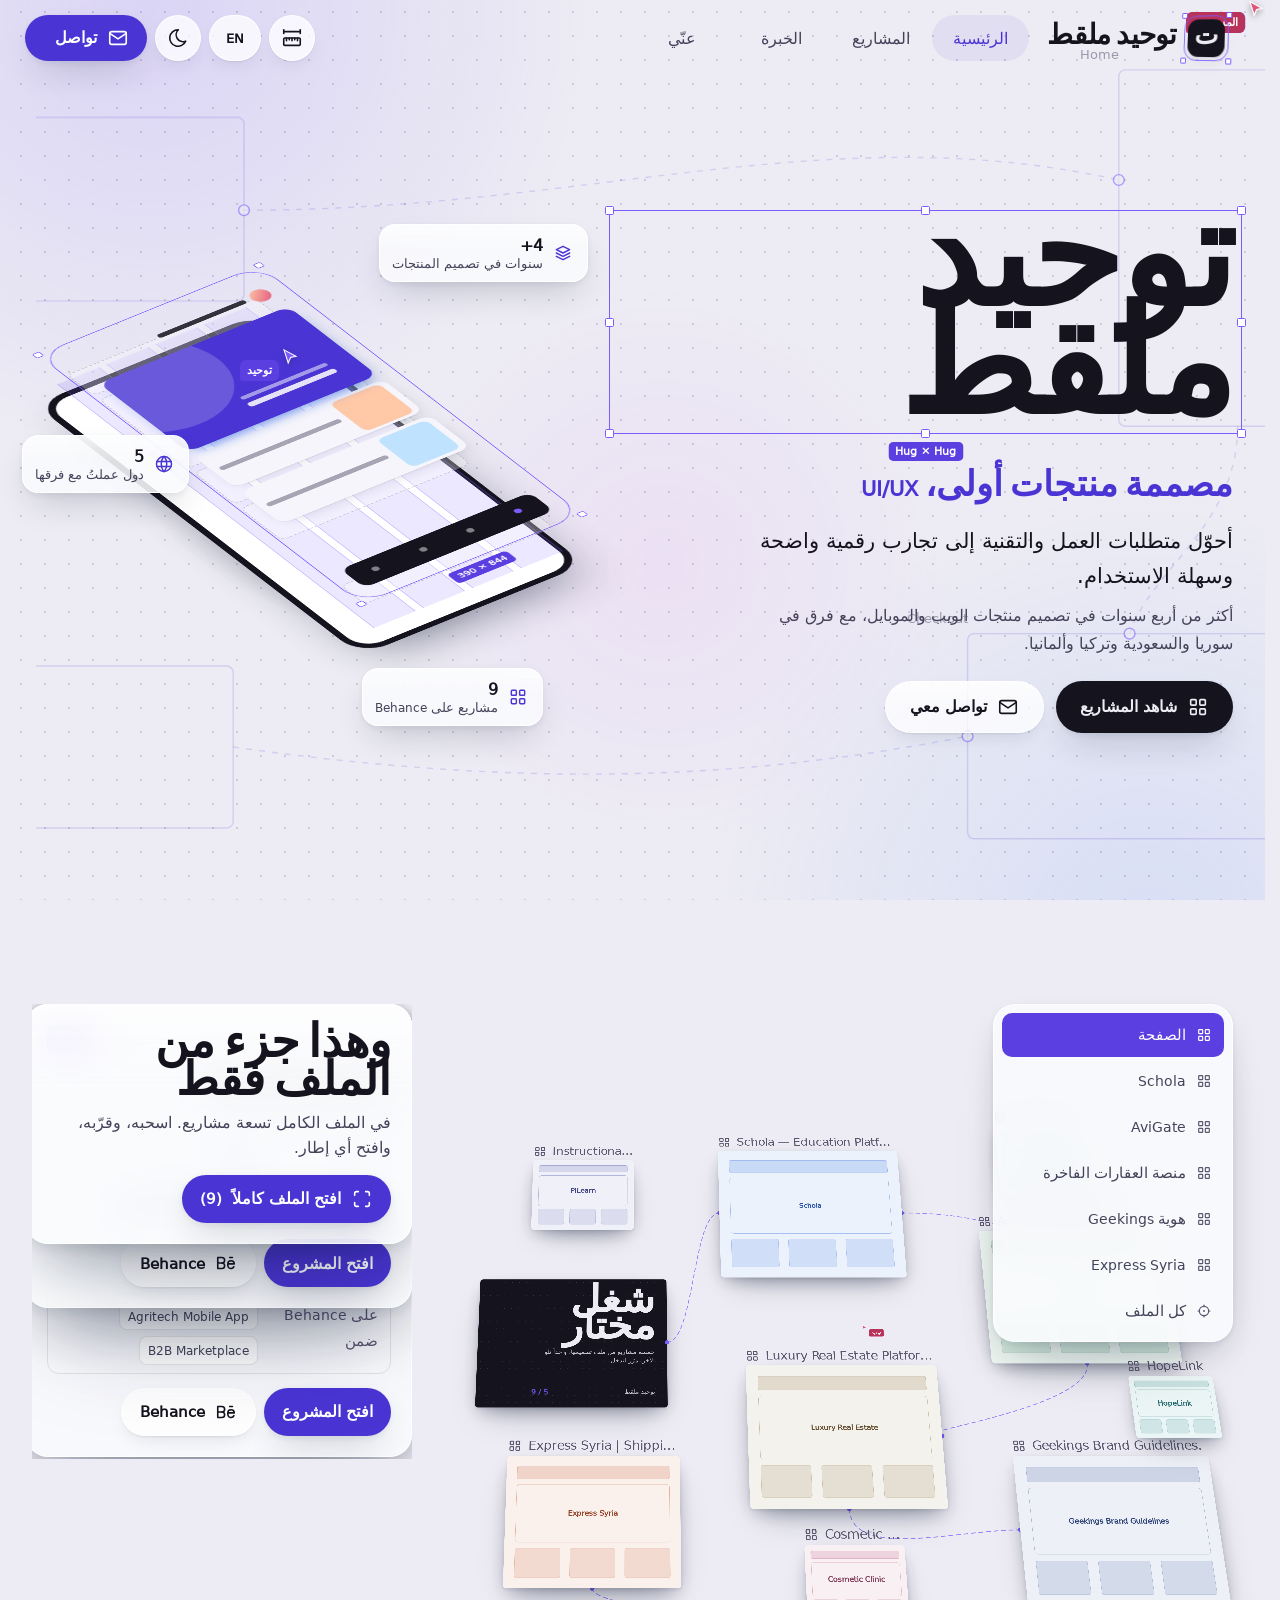
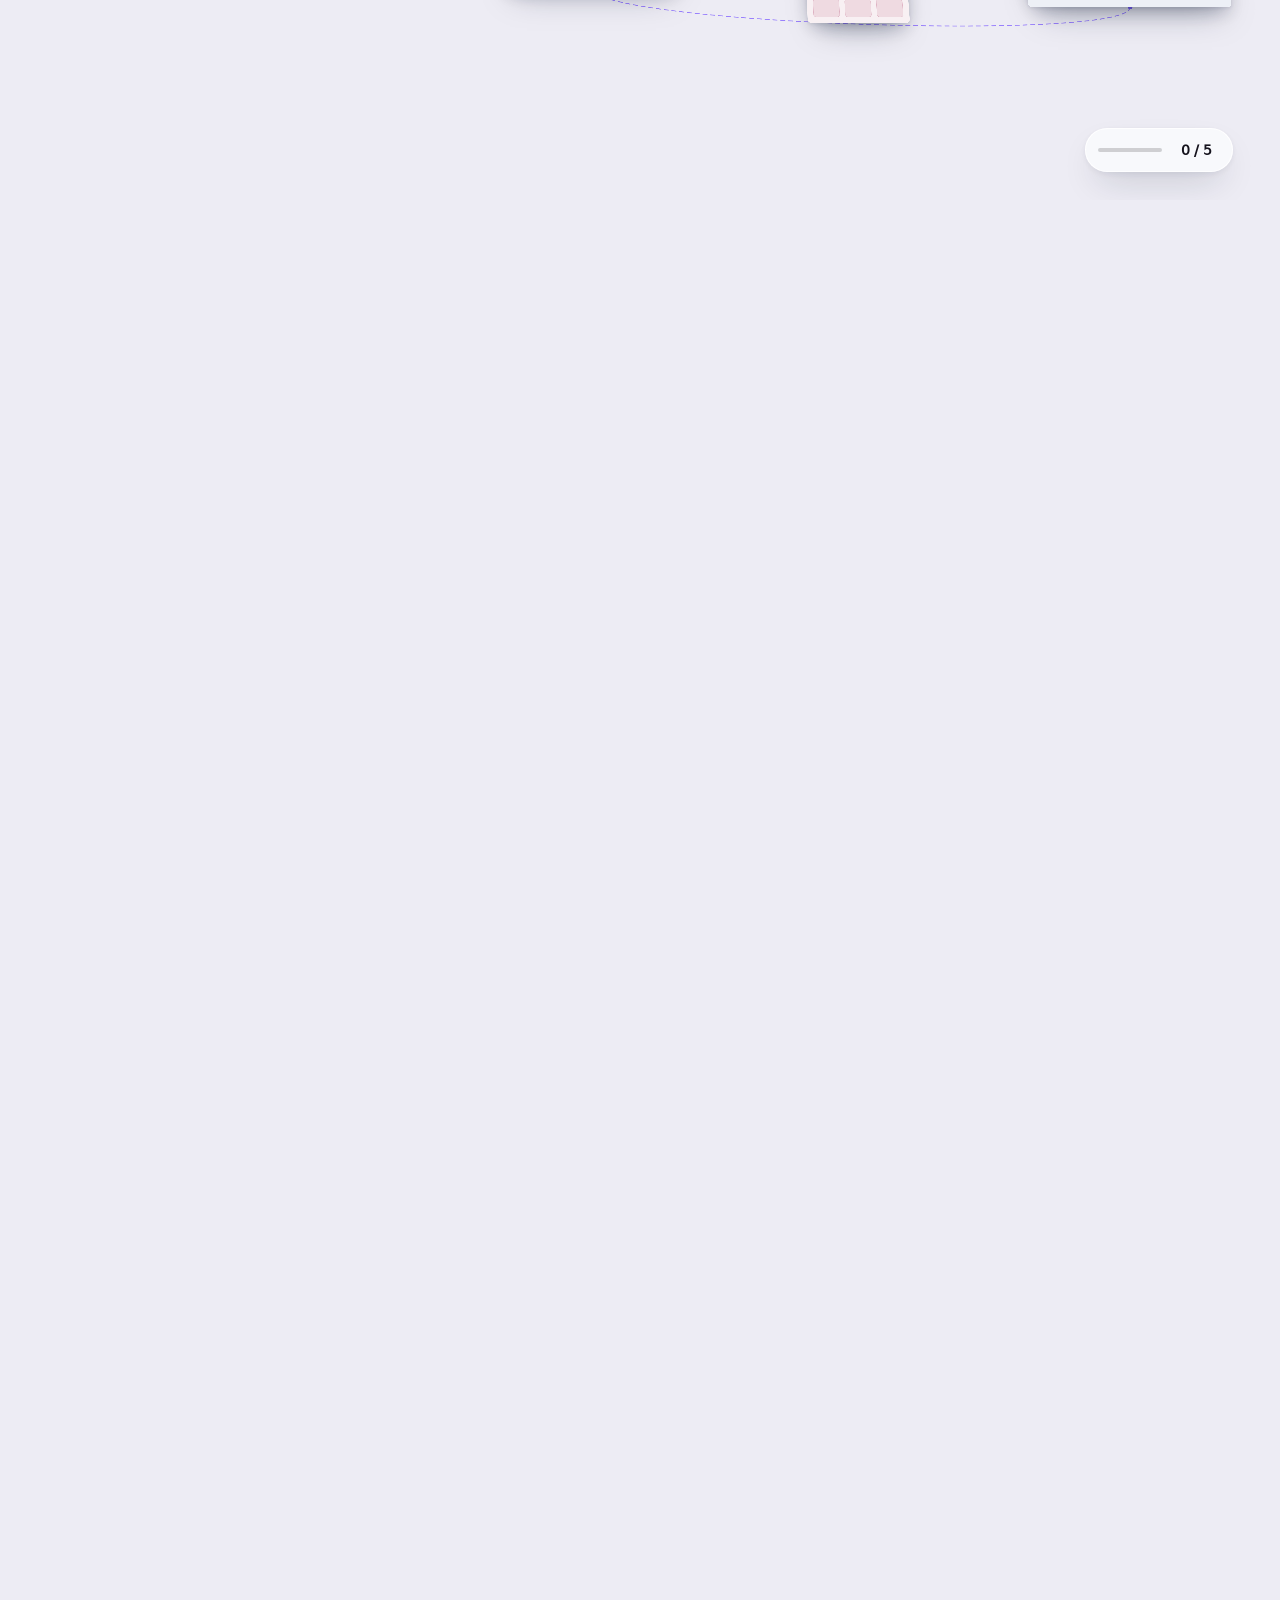
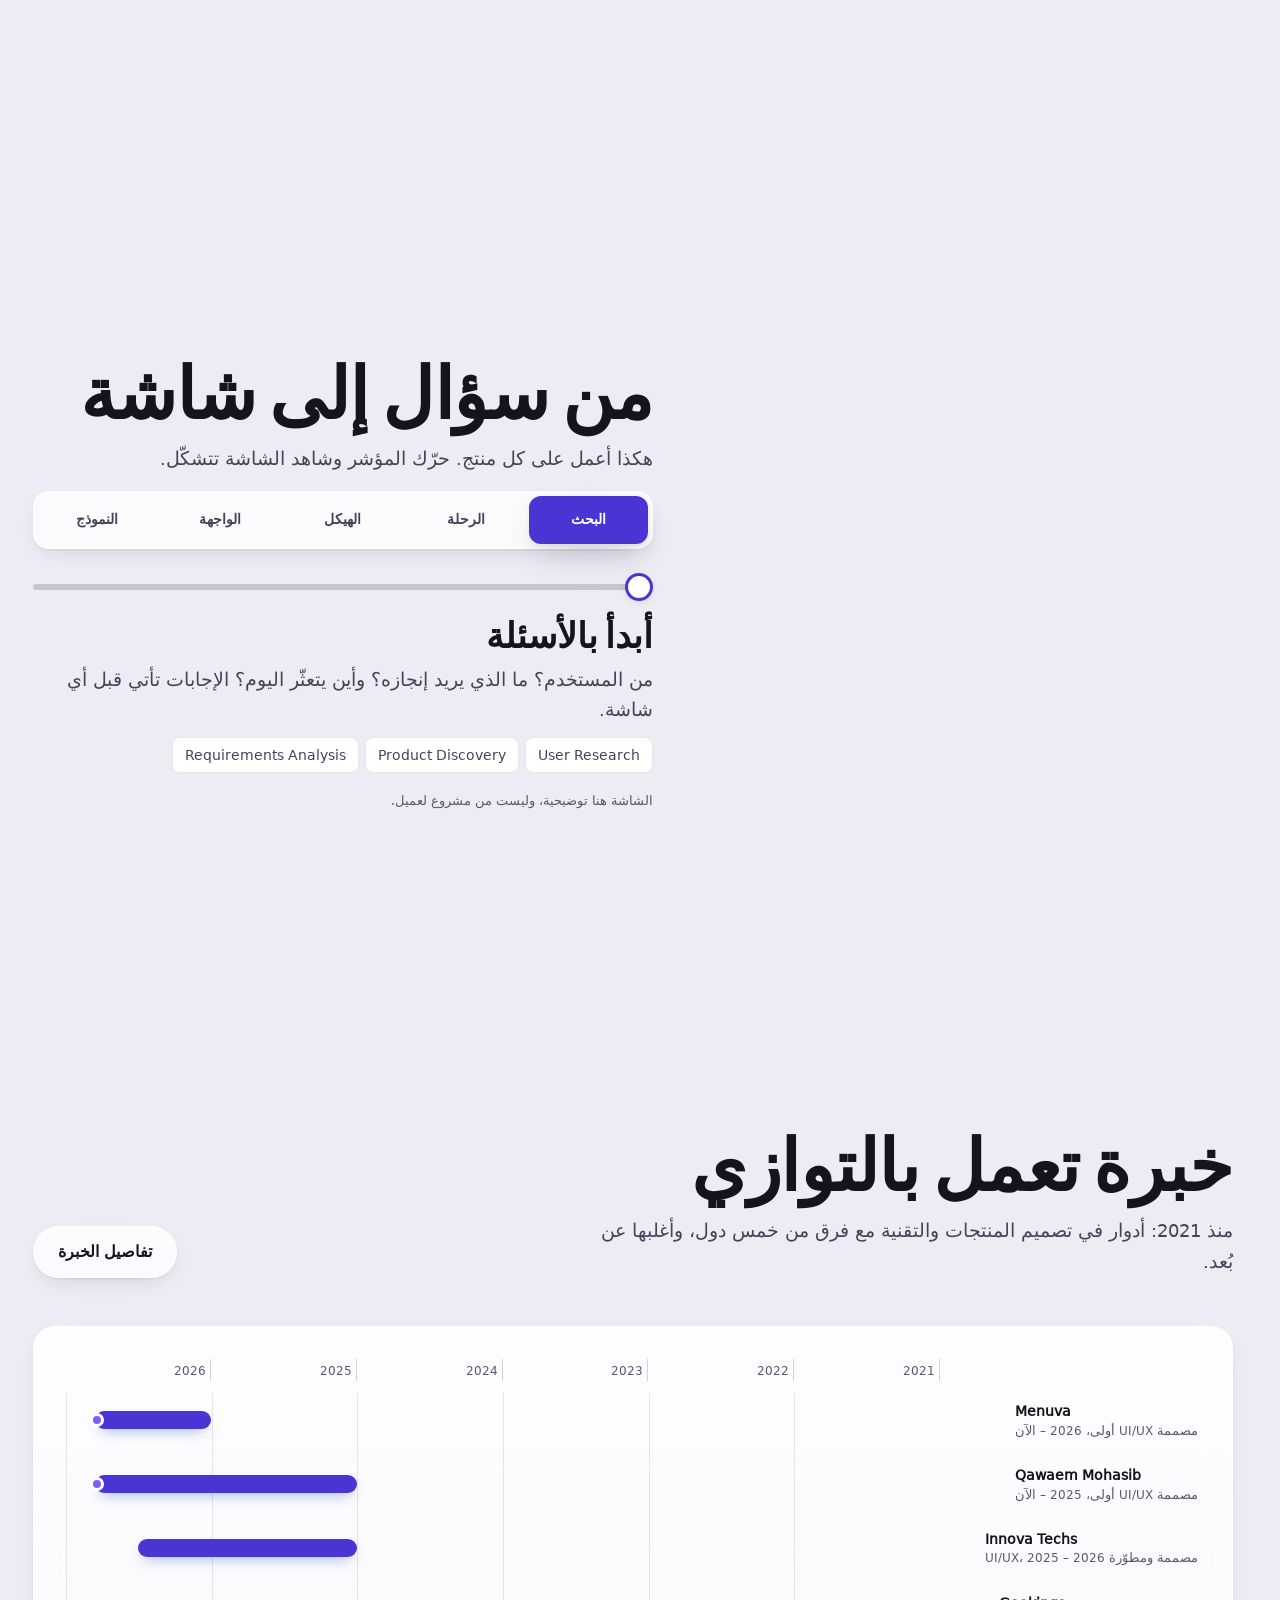
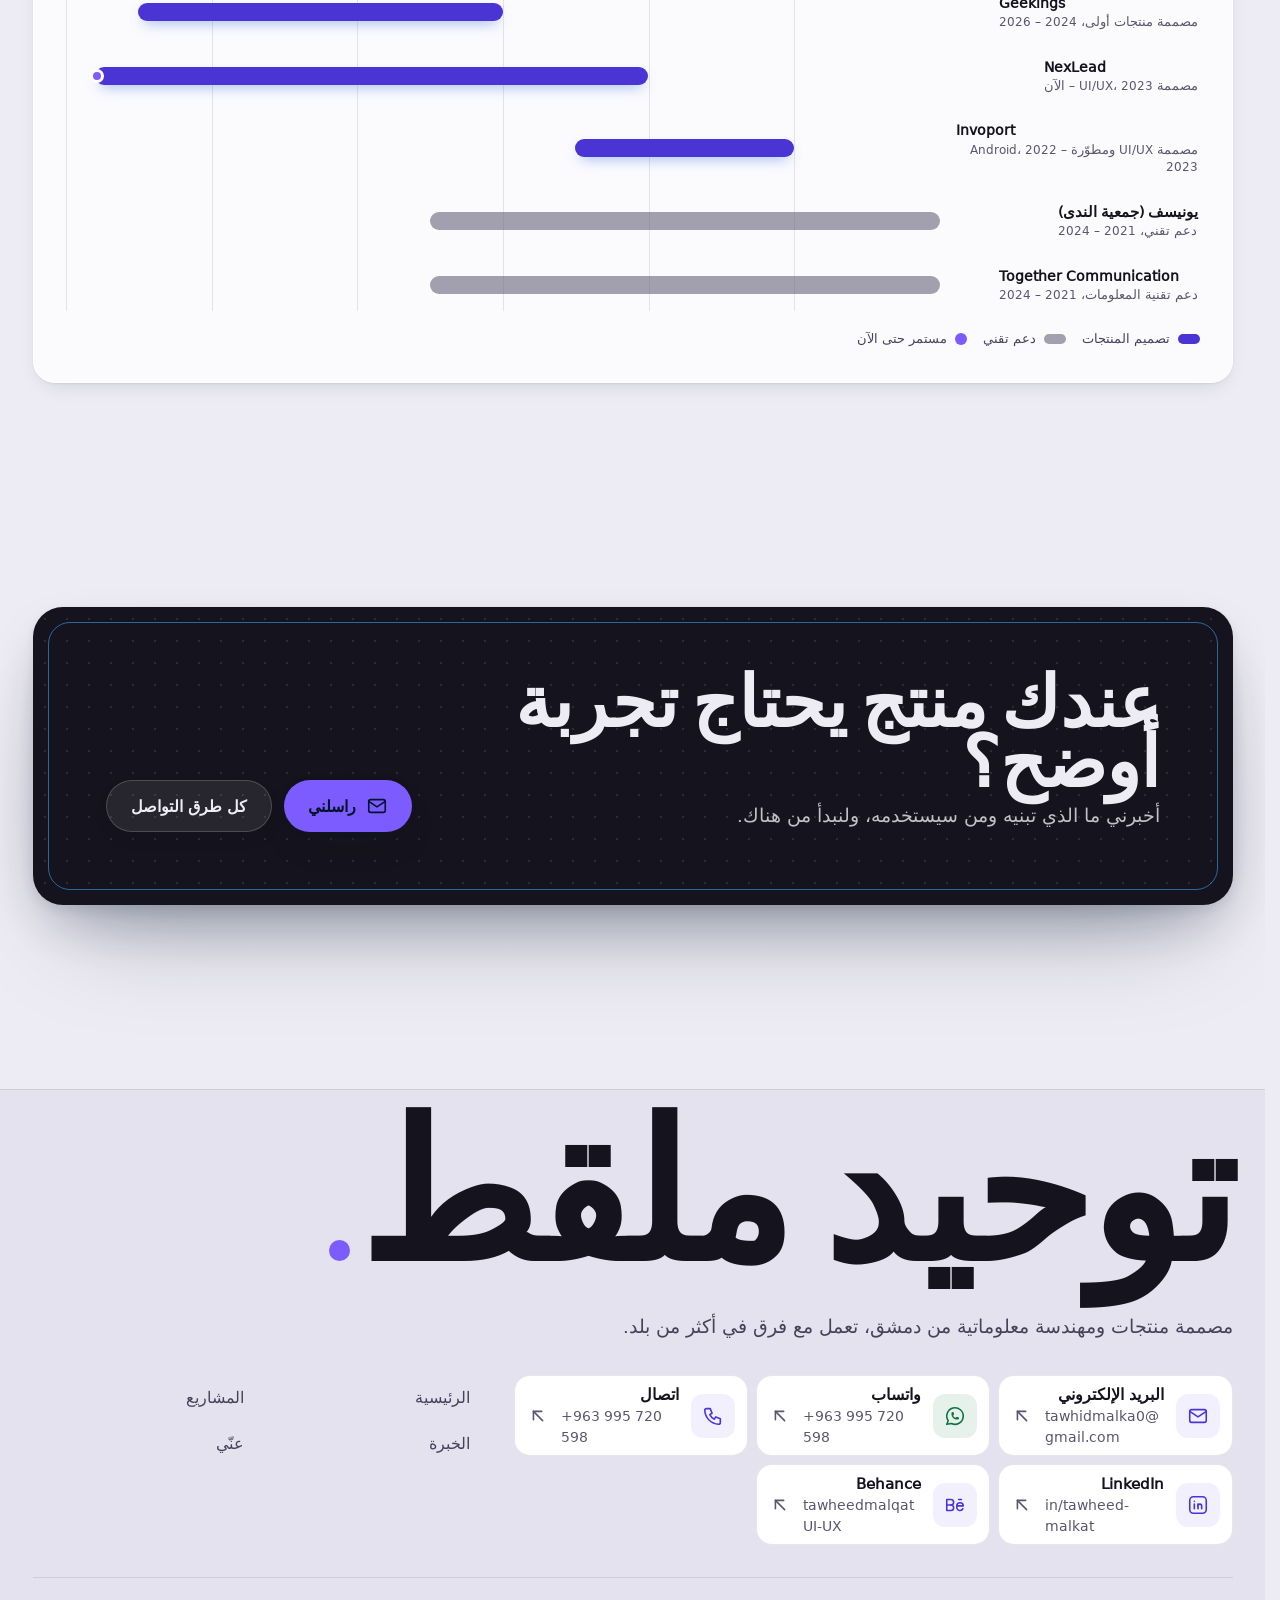
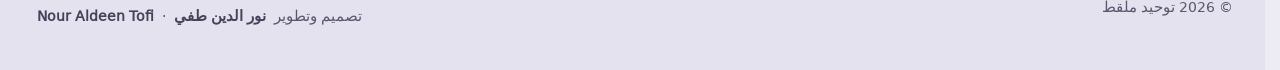
==== index.html @ 0df32219 "Publish site" ====
<!doctype html>
<html lang="ar" dir="rtl" data-theme="light" data-title-ar="توحيد ملقط، مصممة منتجات UI/UX" data-title-en="Tawheed Malkat, Senior Product Designer (UI/UX)">
<head>
<meta charset="utf-8">
<meta name="viewport" content="width=device-width,initial-scale=1,viewport-fit=cover">
<title>توحيد ملقط، مصممة منتجات UI/UX</title>
<meta name="description" content="توحيد ملقط، مصممة منتجات UI/UX ومهندسة معلوماتية من دمشق: مشاريعها وخبرتها وطريقة عملها. Tawheed Malkat, senior product designer (UI/UX) and informatics engineer from Damascus: work, experience and process.">
<meta name="robots" content="noindex,follow">
<link rel="canonical" href="https://nouraldeentofi.github.io/tawheed-malkat/">
<meta name="color-scheme" content="light dark">
<meta name="theme-color" id="metaTheme" content="#ECEEF1">
<script>(function(){try{var r=document.documentElement,t=localStorage.getItem('tm-theme'),l=localStorage.getItem('tm-lang');if(t==='dark')r.dataset.theme='dark';if(l==='en'){r.lang='en';r.dir='ltr';document.title=r.dataset.titleEn}if(!sessionStorage.getItem('tm-intro')&&!matchMedia('(prefers-reduced-motion: reduce)').matches)r.classList.add('intro');}catch(e){}})();</script>
<link rel="preload" href="assets/fonts/reem-kufi-arabic-700-normal.woff2" as="font" type="font/woff2" crossorigin><link rel="preload" href="assets/fonts/reem-kufi-arabic-600-normal.woff2" as="font" type="font/woff2" crossorigin><link rel="preload" href="assets/fonts/reem-kufi-latin-700-normal.woff2" as="font" type="font/woff2" crossorigin><link rel="preload" href="assets/fonts/reem-kufi-latin-600-normal.woff2" as="font" type="font/woff2" crossorigin><link rel="preload" href="assets/fonts/readex-pro-arabic-400-normal.woff2" as="font" type="font/woff2" crossorigin><link rel="preload" href="assets/fonts/readex-pro-arabic-500-normal.woff2" as="font" type="font/woff2" crossorigin><link rel="preload" href="assets/fonts/readex-pro-arabic-600-normal.woff2" as="font" type="font/woff2" crossorigin><link rel="preload" href="assets/fonts/readex-pro-latin-400-normal.woff2" as="font" type="font/woff2" crossorigin><link rel="preload" href="assets/fonts/readex-pro-latin-500-normal.woff2" as="font" type="font/woff2" crossorigin><link rel="preload" href="assets/fonts/readex-pro-latin-600-normal.woff2" as="font" type="font/woff2" crossorigin>
<link rel="stylesheet" href="assets/css/site.css">
<link rel="icon" href="assets/img/favicon.svg" type="image/svg+xml">
<link rel="apple-touch-icon" href="assets/img/apple-touch-icon.png">
<meta property="og:type" content="profile"><meta property="og:url" content="https://nouraldeentofi.github.io/tawheed-malkat/"><meta property="og:title" content="توحيد ملقط، مصممة منتجات UI/UX · Tawheed Malkat, Senior Product Designer (UI/UX)">
<meta property="og:description" content="توحيد ملقط، مصممة منتجات UI/UX ومهندسة معلوماتية من دمشق: مشاريعها وخبرتها وطريقة عملها."><meta property="og:image" content="https://nouraldeentofi.github.io/tawheed-malkat/assets/img/og.jpg"><meta property="og:image:width" content="1200"><meta property="og:image:height" content="630">
<meta property="og:locale" content="ar_AR"><meta property="og:locale:alternate" content="en_US"><meta name="twitter:card" content="summary_large_image">
<script type="application/ld+json">{"@context": "https://schema.org", "@graph": [{"@type": "Person", "@id": "https://nouraldeentofi.github.io/tawheed-malkat/#person", "name": "Tawheed Malkat", "alternateName": ["Tawheed Malkat", "Tawheed Malqat", "Tawhid Malka", "Tawheed Malka", "Tawhid Malkat", "Tawheed Malkat UI/UX", "Tawheed Malkat Product Designer", "توحيد ملقط", "توحيد ملقط مصممة", "م. توحيد ملقط", "Eng. Tawheed Malkat"], "givenName": "Tawheed", "familyName": "Malkat", "gender": "Female", "jobTitle": "Senior Product Designer", "description": "Senior product designer (UI/UX) and informatics engineer from Damascus, Syria, with 4+ years designing web and mobile products. مصممة منتجات ومهندسة معلوماتية من دمشق.", "email": "mailto:tawhidmalka0@gmail.com", "telephone": "+963995720598", "url": "https://nouraldeentofi.github.io/tawheed-malkat/", "address": {"@type": "PostalAddress", "addressLocality": "Damascus", "addressCountry": "SY"}, "alumniOf": {"@type": "CollegeOrUniversity", "name": "Damascus University", "alternateName": "جامعة دمشق"}, "hasCredential": {"@type": "EducationalOccupationalCredential", "credentialCategory": "degree", "name": "Informatics Engineering, Networks and Information Systems (2017–2022)", "recognizedBy": {"@type": "CollegeOrUniversity", "name": "Damascus University"}}, "worksFor": [{"@type": "Organization", "name": "Menuva"}, {"@type": "Organization", "name": "Qawaem Mohasib"}, {"@type": "Organization", "name": "NexLead"}], "hasOccupation": {"@type": "Occupation", "name": "Product Designer", "alternateName": ["Senior Product Designer", "Product Designer", "UI/UX Designer", "UX/UI Designer", "UX Designer", "UI Designer", "Interaction Designer", "Mobile app designer", "Web designer", "Informatics Engineer", "مصممة منتجات", "مصممة منتجات أولى", "مصممة UI/UX", "مصممة تجربة المستخدم", "مصممة واجهات المستخدم", "مصممة تطبيقات ومواقع", "مهندسة معلوماتية"], "occupationLocation": {"@type": "City", "name": "Damascus"}, "skills": "Product Strategy, UX Strategy, Design Thinking, Product Discovery, Feature Definition, MVP Design, User Stories, User Research, User Flows, Information Architecture, Journey Mapping, Usability Testing, Requirements Analysis, Visual Design, Interaction Design, Prototyping, Responsive Design, Design Systems, Component Libraries, Accessibility, HTML, CSS, Flutter / Dart, REST APIs, Provider, Bloc, GetX, Git, Linux, Agile / Scrum, Figma, FigJam, Adobe XD, Photoshop, Illustrator, Hotjar, Typeform, Google Forms, Jira, Trello, AI tools"}, "knowsAbout": ["Product design", "UX design", "UI design", "User research", "Design systems", "Prototyping", "Information architecture", "Usability testing", "Accessibility", "Mobile app design", "Web design", "Flutter", "Figma", "تصميم تجربة المستخدم", "تصميم واجهات المستخدم"], "knowsLanguage": [{"@type": "Language", "name": "Arabic", "alternateName": "ar"}, {"@type": "Language", "name": "English", "alternateName": "en"}], "sameAs": ["https://www.behance.net/tawheedmalqatUI-UX", "https://www.linkedin.com/in/tawheed-malkat/"]}, {"@type": "WebSite", "@id": "https://nouraldeentofi.github.io/tawheed-malkat/#site", "url": "https://nouraldeentofi.github.io/tawheed-malkat/", "name": "Tawheed Malkat · توحيد ملقط", "inLanguage": ["ar", "en"], "publisher": {"@id": "https://nouraldeentofi.github.io/tawheed-malkat/#person"}}, {"@type": "ProfilePage", "url": "https://nouraldeentofi.github.io/tawheed-malkat/", "isPartOf": {"@id": "https://nouraldeentofi.github.io/tawheed-malkat/#site"}, "mainEntity": {"@id": "https://nouraldeentofi.github.io/tawheed-malkat/#person"}, "inLanguage": ["ar", "en"]}]}</script>
</head>
<body>
<a class="skip" href="#main"><span data-l="ar">تخطَّ إلى المحتوى</span><span data-l="en" lang="en">Skip to content</span></a>
<svg class="sprite" aria-hidden="true" xmlns="http://www.w3.org/2000/svg"><symbol id="i-arrow-left" viewBox="0 0 24 24" fill="none" stroke="currentColor" stroke-width="1.75" stroke-linecap="round" stroke-linejoin="round"><path stroke="none" d="M0 0h24v24H0z" fill="none" />
  <path d="M5 12l14 0" />
  <path d="M5 12l6 6" />
  <path d="M5 12l6 -6" /></symbol><symbol id="i-arrow-right" viewBox="0 0 24 24" fill="none" stroke="currentColor" stroke-width="1.75" stroke-linecap="round" stroke-linejoin="round"><path stroke="none" d="M0 0h24v24H0z" fill="none" />
  <path d="M5 12l14 0" />
  <path d="M13 18l6 -6" />
  <path d="M13 6l6 6" /></symbol><symbol id="i-arrow-up-right" viewBox="0 0 24 24" fill="none" stroke="currentColor" stroke-width="1.75" stroke-linecap="round" stroke-linejoin="round"><path stroke="none" d="M0 0h24v24H0z" fill="none" />
  <path d="M17 7l-10 10" />
  <path d="M8 7l9 0l0 9" /></symbol><symbol id="i-brand-behance" viewBox="0 0 24 24" fill="none" stroke="currentColor" stroke-width="1.75" stroke-linecap="round" stroke-linejoin="round"><path stroke="none" d="M0 0h24v24H0z" fill="none" />
  <path d="M3 18v-12h4.5a3 3 0 0 1 0 6a3 3 0 0 1 0 6h-4.5" />
  <path d="M3 12l4.5 0" />
  <path d="M14 13h7a3.5 3.5 0 0 0 -7 0v2a3.5 3.5 0 0 0 6.64 1" />
  <path d="M16 6l3 0" /></symbol><symbol id="i-brand-linkedin" viewBox="0 0 24 24" fill="none" stroke="currentColor" stroke-width="1.75" stroke-linecap="round" stroke-linejoin="round"><path stroke="none" d="M0 0h24v24H0z" fill="none" />
  <path d="M8 11v5" />
  <path d="M8 8v.01" />
  <path d="M12 16v-5" />
  <path d="M16 16v-3a2 2 0 1 0 -4 0" />
  <path d="M3 7a4 4 0 0 1 4 -4h10a4 4 0 0 1 4 4v10a4 4 0 0 1 -4 4h-10a4 4 0 0 1 -4 -4l0 -10" /></symbol><symbol id="i-brand-whatsapp" viewBox="0 0 24 24" fill="none" stroke="currentColor" stroke-width="1.75" stroke-linecap="round" stroke-linejoin="round"><path stroke="none" d="M0 0h24v24H0z" fill="none" />
  <path d="M3 21l1.65 -3.8a9 9 0 1 1 3.4 2.9l-5.05 .9" />
  <path d="M9 10a.5 .5 0 0 0 1 0v-1a.5 .5 0 0 0 -1 0v1a5 5 0 0 0 5 5h1a.5 .5 0 0 0 0 -1h-1a.5 .5 0 0 0 0 1" /></symbol><symbol id="i-briefcase" viewBox="0 0 24 24" fill="none" stroke="currentColor" stroke-width="1.75" stroke-linecap="round" stroke-linejoin="round"><path stroke="none" d="M0 0h24v24H0z" fill="none" />
  <path d="M3 9a2 2 0 0 1 2 -2h14a2 2 0 0 1 2 2v9a2 2 0 0 1 -2 2h-14a2 2 0 0 1 -2 -2l0 -9" />
  <path d="M8 7v-2a2 2 0 0 1 2 -2h4a2 2 0 0 1 2 2v2" />
  <path d="M12 12l0 .01" />
  <path d="M3 13a20 20 0 0 0 18 0" /></symbol><symbol id="i-check" viewBox="0 0 24 24" fill="none" stroke="currentColor" stroke-width="1.75" stroke-linecap="round" stroke-linejoin="round"><path stroke="none" d="M0 0h24v24H0z" fill="none" />
  <path d="M5 12l5 5l10 -10" /></symbol><symbol id="i-chevron-down" viewBox="0 0 24 24" fill="none" stroke="currentColor" stroke-width="1.75" stroke-linecap="round" stroke-linejoin="round"><path stroke="none" d="M0 0h24v24H0z" fill="none" />
  <path d="M6 9l6 6l6 -6" /></symbol><symbol id="i-chevron-left" viewBox="0 0 24 24" fill="none" stroke="currentColor" stroke-width="1.75" stroke-linecap="round" stroke-linejoin="round"><path stroke="none" d="M0 0h24v24H0z" fill="none" />
  <path d="M15 6l-6 6l6 6" /></symbol><symbol id="i-chevron-right" viewBox="0 0 24 24" fill="none" stroke="currentColor" stroke-width="1.75" stroke-linecap="round" stroke-linejoin="round"><path stroke="none" d="M0 0h24v24H0z" fill="none" />
  <path d="M9 6l6 6l-6 6" /></symbol><symbol id="i-clock" viewBox="0 0 24 24" fill="none" stroke="currentColor" stroke-width="1.75" stroke-linecap="round" stroke-linejoin="round"><path stroke="none" d="M0 0h24v24H0z" fill="none" />
  <path d="M3 12a9 9 0 1 0 18 0a9 9 0 0 0 -18 0" />
  <path d="M12 7v5l3 3" /></symbol><symbol id="i-components" viewBox="0 0 24 24" fill="none" stroke="currentColor" stroke-width="1.75" stroke-linecap="round" stroke-linejoin="round"><path stroke="none" d="M0 0h24v24H0z" fill="none" />
  <path d="M3 12l3 3l3 -3l-3 -3l-3 3" />
  <path d="M15 12l3 3l3 -3l-3 -3l-3 3" />
  <path d="M9 6l3 3l3 -3l-3 -3l-3 3" />
  <path d="M9 18l3 3l3 -3l-3 -3l-3 3" /></symbol><symbol id="i-copy" viewBox="0 0 24 24" fill="none" stroke="currentColor" stroke-width="1.75" stroke-linecap="round" stroke-linejoin="round"><path stroke="none" d="M0 0h24v24H0z" fill="none" />
  <path d="M7 9.667a2.667 2.667 0 0 1 2.667 -2.667h8.666a2.667 2.667 0 0 1 2.667 2.667v8.666a2.667 2.667 0 0 1 -2.667 2.667h-8.666a2.667 2.667 0 0 1 -2.667 -2.667l0 -8.666" />
  <path d="M4.012 16.737a2.005 2.005 0 0 1 -1.012 -1.737v-10c0 -1.1 .9 -2 2 -2h10c.75 0 1.158 .385 1.5 1" /></symbol><symbol id="i-device-mobile" viewBox="0 0 24 24" fill="none" stroke="currentColor" stroke-width="1.75" stroke-linecap="round" stroke-linejoin="round"><path stroke="none" d="M0 0h24v24H0z" fill="none" />
  <path d="M6 5a2 2 0 0 1 2 -2h8a2 2 0 0 1 2 2v14a2 2 0 0 1 -2 2h-8a2 2 0 0 1 -2 -2v-14" />
  <path d="M11 4h2" />
  <path d="M12 17v.01" /></symbol><symbol id="i-focus-2" viewBox="0 0 24 24" fill="none" stroke="currentColor" stroke-width="1.75" stroke-linecap="round" stroke-linejoin="round"><path stroke="none" d="M0 0h24v24H0z" fill="none" />
  <path d="M11.5 12a.5 .5 0 1 0 1 0a.5 .5 0 1 0 -1 0" fill="currentColor" />
  <path d="M5 12a7 7 0 1 0 14 0a7 7 0 1 0 -14 0" />
  <path d="M12 3l0 2" />
  <path d="M3 12l2 0" />
  <path d="M12 19l0 2" />
  <path d="M19 12l2 0" /></symbol><symbol id="i-hand-move" viewBox="0 0 24 24" fill="none" stroke="currentColor" stroke-width="1.75" stroke-linecap="round" stroke-linejoin="round"><path stroke="none" d="M0 0h24v24H0z" fill="none" />
  <path d="M8 13v-8.5a1.5 1.5 0 0 1 3 0v7.5" />
  <path d="M11 11.5v-2a1.5 1.5 0 0 1 3 0v2.5" />
  <path d="M14 10.5a1.5 1.5 0 0 1 3 0v1.5" />
  <path d="M17 11.5a1.5 1.5 0 0 1 3 0v4.5a6 6 0 0 1 -6 6h-2h.208a6 6 0 0 1 -5.012 -2.7l-.196 -.3c-.312 -.479 -1.407 -2.388 -3.286 -5.728a1.5 1.5 0 0 1 .536 -2.022a1.867 1.867 0 0 1 2.28 .28l1.47 1.47" />
  <path d="M2.541 5.594a13.487 13.487 0 0 1 2.46 -1.427" />
  <path d="M14 3.458c1.32 .354 2.558 .902 3.685 1.612" /></symbol><symbol id="i-heart-handshake" viewBox="0 0 24 24" fill="none" stroke="currentColor" stroke-width="1.75" stroke-linecap="round" stroke-linejoin="round"><path stroke="none" d="M0 0h24v24H0z" fill="none" />
  <path d="M19.5 12.572l-7.5 7.428l-7.5 -7.428a5 5 0 1 1 7.5 -6.566a5 5 0 1 1 7.5 6.572" />
  <path d="M12 6l-3.293 3.293a1 1 0 0 0 0 1.414l.543 .543c.69 .69 1.81 .69 2.5 0l1 -1a3.182 3.182 0 0 1 4.5 0l2.25 2.25" />
  <path d="M12.5 15.5l2 2" />
  <path d="M15 13l2 2" /></symbol><symbol id="i-home" viewBox="0 0 24 24" fill="none" stroke="currentColor" stroke-width="1.75" stroke-linecap="round" stroke-linejoin="round"><path stroke="none" d="M0 0h24v24H0z" fill="none" />
  <path d="M5 12l-2 0l9 -9l9 9l-2 0" />
  <path d="M5 12v7a2 2 0 0 0 2 2h10a2 2 0 0 0 2 -2v-7" />
  <path d="M9 21v-6a2 2 0 0 1 2 -2h2a2 2 0 0 1 2 2v6" /></symbol><symbol id="i-language" viewBox="0 0 24 24" fill="none" stroke="currentColor" stroke-width="1.75" stroke-linecap="round" stroke-linejoin="round"><path stroke="none" d="M0 0h24v24H0z" fill="none" />
  <path d="M9 6.371c0 4.418 -2.239 6.629 -5 6.629" />
  <path d="M4 6.371h7" />
  <path d="M5 9c0 2.144 2.252 3.908 6 4" />
  <path d="M12 20l4 -9l4 9" />
  <path d="M19.1 18h-6.2" />
  <path d="M6.694 3l.793 .582" /></symbol><symbol id="i-layers-intersect" viewBox="0 0 24 24" fill="none" stroke="currentColor" stroke-width="1.75" stroke-linecap="round" stroke-linejoin="round"><path stroke="none" d="M0 0h24v24H0z" fill="none" />
  <path d="M8 6a2 2 0 0 1 2 -2h8a2 2 0 0 1 2 2v8a2 2 0 0 1 -2 2h-8a2 2 0 0 1 -2 -2l0 -8" />
  <path d="M4 10a2 2 0 0 1 2 -2h8a2 2 0 0 1 2 2v8a2 2 0 0 1 -2 2h-8a2 2 0 0 1 -2 -2l0 -8" /></symbol><symbol id="i-layout-grid" viewBox="0 0 24 24" fill="none" stroke="currentColor" stroke-width="1.75" stroke-linecap="round" stroke-linejoin="round"><path stroke="none" d="M0 0h24v24H0z" fill="none" />
  <path d="M4 5a1 1 0 0 1 1 -1h4a1 1 0 0 1 1 1v4a1 1 0 0 1 -1 1h-4a1 1 0 0 1 -1 -1l0 -4" />
  <path d="M14 5a1 1 0 0 1 1 -1h4a1 1 0 0 1 1 1v4a1 1 0 0 1 -1 1h-4a1 1 0 0 1 -1 -1l0 -4" />
  <path d="M4 15a1 1 0 0 1 1 -1h4a1 1 0 0 1 1 1v4a1 1 0 0 1 -1 1h-4a1 1 0 0 1 -1 -1l0 -4" />
  <path d="M14 15a1 1 0 0 1 1 -1h4a1 1 0 0 1 1 1v4a1 1 0 0 1 -1 1h-4a1 1 0 0 1 -1 -1l0 -4" /></symbol><symbol id="i-mail" viewBox="0 0 24 24" fill="none" stroke="currentColor" stroke-width="1.75" stroke-linecap="round" stroke-linejoin="round"><path stroke="none" d="M0 0h24v24H0z" fill="none" />
  <path d="M3 7a2 2 0 0 1 2 -2h14a2 2 0 0 1 2 2v10a2 2 0 0 1 -2 2h-14a2 2 0 0 1 -2 -2v-10" />
  <path d="M3 7l9 6l9 -6" /></symbol><symbol id="i-map-pin" viewBox="0 0 24 24" fill="none" stroke="currentColor" stroke-width="1.75" stroke-linecap="round" stroke-linejoin="round"><path stroke="none" d="M0 0h24v24H0z" fill="none" />
  <path d="M9 11a3 3 0 1 0 6 0a3 3 0 0 0 -6 0" />
  <path d="M17.657 16.657l-4.243 4.243a2 2 0 0 1 -2.827 0l-4.244 -4.243a8 8 0 1 1 11.314 0" /></symbol><symbol id="i-maximize" viewBox="0 0 24 24" fill="none" stroke="currentColor" stroke-width="1.75" stroke-linecap="round" stroke-linejoin="round"><path stroke="none" d="M0 0h24v24H0z" fill="none" />
  <path d="M4 8v-2a2 2 0 0 1 2 -2h2" />
  <path d="M4 16v2a2 2 0 0 0 2 2h2" />
  <path d="M16 4h2a2 2 0 0 1 2 2v2" />
  <path d="M16 20h2a2 2 0 0 0 2 -2v-2" /></symbol><symbol id="i-minimize" viewBox="0 0 24 24" fill="none" stroke="currentColor" stroke-width="1.75" stroke-linecap="round" stroke-linejoin="round"><path stroke="none" d="M0 0h24v24H0z" fill="none" />
  <path d="M15 19v-2a2 2 0 0 1 2 -2h2" />
  <path d="M15 5v2a2 2 0 0 0 2 2h2" />
  <path d="M5 15h2a2 2 0 0 1 2 2v2" />
  <path d="M5 9h2a2 2 0 0 0 2 -2v-2" /></symbol><symbol id="i-minus" viewBox="0 0 24 24" fill="none" stroke="currentColor" stroke-width="1.75" stroke-linecap="round" stroke-linejoin="round"><path stroke="none" d="M0 0h24v24H0z" fill="none" />
  <path d="M5 12l14 0" /></symbol><symbol id="i-moon" viewBox="0 0 24 24" fill="none" stroke="currentColor" stroke-width="1.75" stroke-linecap="round" stroke-linejoin="round"><path stroke="none" d="M0 0h24v24H0z" fill="none" />
  <path d="M12 3c.132 0 .263 0 .393 0a7.5 7.5 0 0 0 7.92 12.446a9 9 0 1 1 -8.313 -12.454l0 .008" /></symbol><symbol id="i-palette" viewBox="0 0 24 24" fill="none" stroke="currentColor" stroke-width="1.75" stroke-linecap="round" stroke-linejoin="round"><path stroke="none" d="M0 0h24v24H0z" fill="none" />
  <path d="M12 21a9 9 0 0 1 0 -18c4.97 0 9 3.582 9 8c0 1.06 -.474 2.078 -1.318 2.828c-.844 .75 -1.989 1.172 -3.182 1.172h-2.5a2 2 0 0 0 -1 3.75a1.3 1.3 0 0 1 -1 2.25" />
  <path d="M7.5 10.5a1 1 0 1 0 2 0a1 1 0 1 0 -2 0" />
  <path d="M11.5 7.5a1 1 0 1 0 2 0a1 1 0 1 0 -2 0" />
  <path d="M15.5 10.5a1 1 0 1 0 2 0a1 1 0 1 0 -2 0" /></symbol><symbol id="i-phone" viewBox="0 0 24 24" fill="none" stroke="currentColor" stroke-width="1.75" stroke-linecap="round" stroke-linejoin="round"><path stroke="none" d="M0 0h24v24H0z" fill="none" />
  <path d="M5 4h4l2 5l-2.5 1.5a11 11 0 0 0 5 5l1.5 -2.5l5 2v4a2 2 0 0 1 -2 2a16 16 0 0 1 -15 -15a2 2 0 0 1 2 -2" /></symbol><symbol id="i-plus" viewBox="0 0 24 24" fill="none" stroke="currentColor" stroke-width="1.75" stroke-linecap="round" stroke-linejoin="round"><path stroke="none" d="M0 0h24v24H0z" fill="none" />
  <path d="M12 5l0 14" />
  <path d="M5 12l14 0" /></symbol><symbol id="i-pointer" viewBox="0 0 24 24" fill="none" stroke="currentColor" stroke-width="1.75" stroke-linecap="round" stroke-linejoin="round"><path stroke="none" d="M0 0h24v24H0z" fill="none" />
  <path d="M7.904 17.563a1.2 1.2 0 0 0 2.228 .308l2.09 -3.093l4.907 4.907a1.067 1.067 0 0 0 1.509 0l1.047 -1.047a1.067 1.067 0 0 0 0 -1.509l-4.907 -4.907l3.113 -2.09a1.2 1.2 0 0 0 -.309 -2.228l-13.582 -3.904l3.904 13.563" /></symbol><symbol id="i-route" viewBox="0 0 24 24" fill="none" stroke="currentColor" stroke-width="1.75" stroke-linecap="round" stroke-linejoin="round"><path stroke="none" d="M0 0h24v24H0z" fill="none" />
  <path d="M3 19a2 2 0 1 0 4 0a2 2 0 0 0 -4 0" />
  <path d="M19 7a2 2 0 1 0 0 -4a2 2 0 0 0 0 4" />
  <path d="M11 19h5.5a3.5 3.5 0 0 0 0 -7h-8a3.5 3.5 0 0 1 0 -7h4.5" /></symbol><symbol id="i-ruler-measure" viewBox="0 0 24 24" fill="none" stroke="currentColor" stroke-width="1.75" stroke-linecap="round" stroke-linejoin="round"><path stroke="none" d="M0 0h24v24H0z" fill="none" />
  <path d="M19.875 12c.621 0 1.125 .512 1.125 1.143v5.714c0 .631 -.504 1.143 -1.125 1.143h-15.875a1 1 0 0 1 -1 -1v-5.857c0 -.631 .504 -1.143 1.125 -1.143h15.75" />
  <path d="M9 12v2" />
  <path d="M6 12v3" />
  <path d="M12 12v3" />
  <path d="M18 12v3" />
  <path d="M15 12v2" />
  <path d="M3 3v4" />
  <path d="M3 5h18" />
  <path d="M21 3v4" /></symbol><symbol id="i-school" viewBox="0 0 24 24" fill="none" stroke="currentColor" stroke-width="1.75" stroke-linecap="round" stroke-linejoin="round"><path stroke="none" d="M0 0h24v24H0z" fill="none" />
  <path d="M22 9l-10 -4l-10 4l10 4l10 -4v6" />
  <path d="M6 10.6v5.4a6 3 0 0 0 12 0v-5.4" /></symbol><symbol id="i-stack-2" viewBox="0 0 24 24" fill="none" stroke="currentColor" stroke-width="1.75" stroke-linecap="round" stroke-linejoin="round"><path stroke="none" d="M0 0h24v24H0z" fill="none" />
  <path d="M12 4l-8 4l8 4l8 -4l-8 -4" />
  <path d="M4 12l8 4l8 -4" />
  <path d="M4 16l8 4l8 -4" /></symbol><symbol id="i-sun" viewBox="0 0 24 24" fill="none" stroke="currentColor" stroke-width="1.75" stroke-linecap="round" stroke-linejoin="round"><path stroke="none" d="M0 0h24v24H0z" fill="none" />
  <path d="M8 12a4 4 0 1 0 8 0a4 4 0 1 0 -8 0" />
  <path d="M3 12h1m8 -9v1m8 8h1m-9 8v1m-6.4 -15.4l.7 .7m12.1 -.7l-.7 .7m0 11.4l.7 .7m-12.1 -.7l-.7 .7" /></symbol><symbol id="i-user" viewBox="0 0 24 24" fill="none" stroke="currentColor" stroke-width="1.75" stroke-linecap="round" stroke-linejoin="round"><path stroke="none" d="M0 0h24v24H0z" fill="none" />
  <path d="M8 7a4 4 0 1 0 8 0a4 4 0 0 0 -8 0" />
  <path d="M6 21v-2a4 4 0 0 1 4 -4h4a4 4 0 0 1 4 4v2" /></symbol><symbol id="i-users" viewBox="0 0 24 24" fill="none" stroke="currentColor" stroke-width="1.75" stroke-linecap="round" stroke-linejoin="round"><path stroke="none" d="M0 0h24v24H0z" fill="none" />
  <path d="M5 7a4 4 0 1 0 8 0a4 4 0 1 0 -8 0" />
  <path d="M3 21v-2a4 4 0 0 1 4 -4h4a4 4 0 0 1 4 4v2" />
  <path d="M16 3.13a4 4 0 0 1 0 7.75" />
  <path d="M21 21v-2a4 4 0 0 0 -3 -3.85" /></symbol><symbol id="i-world" viewBox="0 0 24 24" fill="none" stroke="currentColor" stroke-width="1.75" stroke-linecap="round" stroke-linejoin="round"><path stroke="none" d="M0 0h24v24H0z" fill="none" />
  <path d="M3 12a9 9 0 1 0 18 0a9 9 0 0 0 -18 0" />
  <path d="M3.6 9h16.8" />
  <path d="M3.6 15h16.8" />
  <path d="M11.5 3a17 17 0 0 0 0 18" />
  <path d="M12.5 3a17 17 0 0 1 0 18" /></symbol><symbol id="i-x" viewBox="0 0 24 24" fill="none" stroke="currentColor" stroke-width="1.75" stroke-linecap="round" stroke-linejoin="round"><path stroke="none" d="M0 0h24v24H0z" fill="none" />
  <path d="M18 6l-12 12" />
  <path d="M6 6l12 12" /></symbol><symbol id="i-zoom-in" viewBox="0 0 24 24" fill="none" stroke="currentColor" stroke-width="1.75" stroke-linecap="round" stroke-linejoin="round"><path stroke="none" d="M0 0h24v24H0z" fill="none" />
  <path d="M3 10a7 7 0 1 0 14 0a7 7 0 1 0 -14 0" />
  <path d="M7 10l6 0" />
  <path d="M10 7l0 6" />
  <path d="M21 21l-6 -6" /></symbol></svg>
<div class="cv" aria-hidden="true"><i class="cv-l cv-l1"></i><i class="cv-l cv-l2"></i><i class="cv-l cv-l3"></i><div class="cv-dots"></div>
<svg class="cv-art" viewBox="0 0 1440 900" preserveAspectRatio="xMidYMid slice">
<text class="cv-lbl" x="70" y="132">Onboarding</text><rect x="70" y="142" width="250" height="170" rx="6"/>
<text class="cv-lbl" x="1130" y="88">Home</text><rect x="1130" y="98" width="220" height="330" rx="6"/>
<text class="cv-lbl" x="990" y="610">Checkout</text><rect x="990" y="620" width="300" height="190" rx="6"/>
<text class="cv-lbl" x="120" y="640">Flow 02</text><rect x="120" y="650" width="190" height="150" rx="6"/>
<path class="cv-con" d="M320 228 C 640 228, 860 140, 1130 200"/><path class="cv-con" d="M1240 428 C 1240 520, 1160 560, 1140 620"/>
<path class="cv-con" d="M310 725 C 560 760, 760 760, 990 715"/>
<circle class="cv-node" cx="320" cy="228" r="5"/><circle class="cv-node" cx="1130" cy="200" r="5"/><circle class="cv-node" cx="1140" cy="620" r="5"/><circle class="cv-node" cx="990" cy="715" r="5"/>
</svg>
<div class="cv-cur cv-cur-1"><svg viewBox="0 0 24 24" aria-hidden="true"><path d="M4 2.5 20 11l-7.2 1.6L9.6 20z"/></svg><b><span data-l="ar">توحيد</span><span data-l="en" lang="en">Tawheed</span></b></div>
<div class="cv-cur cv-cur-2"><svg viewBox="0 0 24 24" aria-hidden="true"><path d="M4 2.5 20 11l-7.2 1.6L9.6 20z"/></svg><b><span data-l="ar">المستخدم</span><span data-l="en" lang="en">User</span></b></div>
</div>
<header class="hdr" id="hdr"><div class="wrap hdr-in">
<a class="brand" href="index.html" aria-label="توحيد ملقط، الرئيسية" data-ar-label="توحيد ملقط، الرئيسية" data-en-label="Tawheed Malkat, home"><span class="mono" aria-hidden="true"><span data-l="ar">ت</span><span data-l="en" lang="en">T</span><i></i><i></i><i></i><i></i></span><span class="bn-full"><span data-l="ar">توحيد ملقط</span><span data-l="en" lang="en">Tawheed Malkat</span></span><span class="bn-first"><span data-l="ar">توحيد</span><span data-l="en" lang="en">Tawheed</span></span></a>
<nav class="hdr-nav" aria-label="الصفحات" data-ar-label="الصفحات" data-en-label="Pages"><a href="index.html" aria-current=page><span data-l="ar">الرئيسية</span><span data-l="en" lang="en">Home</span></a><a href="work.html"><span data-l="ar">المشاريع</span><span data-l="en" lang="en">Work</span></a><a href="experience.html"><span data-l="ar">الخبرة</span><span data-l="en" lang="en">Experience</span></a><a href="about.html"><span data-l="ar">عنّي</span><span data-l="en" lang="en">About</span></a></nav>
<div class="hdr-act">
<button class="icon-btn ins-btn" id="insBtn" type="button" aria-pressed="false" aria-label="وضع المصمّم: اعرض مواصفات التصميم" data-ar-label="وضع المصمّم: اعرض مواصفات التصميم" data-en-label="Inspect mode: show the design specs"><svg class="ic " aria-hidden="true"><use href="#i-ruler-measure"/></svg></button>
<button class="icon-btn lang-btn" id="langBtn" type="button" lang="en" aria-label="English" data-ar-label="English" data-en-label="العربية">EN</button>
<button class="icon-btn theme-btn" id="themeBtn" type="button" aria-pressed="false" aria-label="الوضع الليلي"><svg class="ic ic-moon" aria-hidden="true"><use href="#i-moon"/></svg><svg class="ic ic-sun" aria-hidden="true"><use href="#i-sun"/></svg></button>
<button class="btn btn-b shine d-only" type="button" data-contact style="min-height:46px;padding:0 18px"><svg class="ic " aria-hidden="true"><use href="#i-mail"/></svg><span data-l="ar">تواصل</span><span data-l="en" lang="en">Contact</span></button>
</div></div></header>
<div class="progress" aria-hidden="true"><i></i></div>
<main id="main">
<section class="hero" id="top"><div class="wrap hero-grid">
<div class="hero-stage enter" style="--d:1" aria-hidden="true"><div class="xs-wrap"><div class="xs-scene">
<div class="xs-floor"></div><div class="xs-l xs-base" style="--i:0"></div>
<div class="xs-l xs-grid" style="--i:1"><i></i><i></i><i></i><i></i></div>
<div class="xs-l xs-wire" style="--i:2"><i></i><i></i><i></i><i></i><i></i></div>
<div class="xs-l xs-ui" style="--i:3"><div class="u-top"><span class="u-av"></span><span class="u-ln"></span></div><div class="u-hero"></div>
<div class="u-card" style="--c:#FFC9A8"><b></b><s></s></div><div class="u-card" style="--c:#BFE3FF"><b></b><s></s></div><div class="u-nav"><i></i><i></i><i></i><i></i></div>
<span class="xs-h h1"></span><span class="xs-h h2"></span><span class="xs-h h3"></span><span class="xs-h h4"></span><span class="xs-dim ltr">390 × 844</span></div>
</div></div>
<div class="hchip hchip-1"><svg class="ic " aria-hidden="true"><use href="#i-stack-2"/></svg><span><b><span class="num count" data-to="4">4</span>+</b><small><span data-l="ar">سنوات في تصميم المنتجات</span><span data-l="en" lang="en">years designing products</span></small></span></div>
<div class="hchip hchip-2"><svg class="ic " aria-hidden="true"><use href="#i-world"/></svg><span><b><span class="num count" data-to="5">5</span></b><small><span data-l="ar">دول عملتُ مع فرقها</span><span data-l="en" lang="en">countries of teams</span></small></span></div>
<div class="hchip hchip-3"><svg class="ic " aria-hidden="true"><use href="#i-layout-grid"/></svg><span><b><span class="num count" data-to="9">9</span></b><small><span data-l="ar">مشاريع على Behance</span><span data-l="en" lang="en">projects on Behance</span></small></span></div>
<div class="xs-cursor"><svg viewBox="0 0 24 24" aria-hidden="true"><path d="M4 2.5 20 11l-7.2 1.6L9.6 20z"/></svg><b><span data-l="ar">توحيد</span><span data-l="en" lang="en">Tawheed</span></b></div>
</div>
<div class="hero-copy">
<div class="nm enter" style="--d:2"><h1 class="hero-name" data-spec="text" data-spec-name="H1"><span data-l="ar">توحيد ملقط</span><span data-l="en" lang="en">Tawheed Malkat</span></h1>
<span class="nm-box" aria-hidden="true"><i></i><i></i><i></i><i></i><i></i><i></i><i></i><i></i><span class="nm-dim">Hug × Hug</span></span>
<span class="nm-cur" aria-hidden="true"><svg viewBox="0 0 24 24" aria-hidden="true"><path d="M4 2.5 20 11l-7.2 1.6L9.6 20z"/></svg><b><span data-l="ar">توحيد</span><span data-l="en" lang="en">Tawheed</span></b></span></div>
<p class="hero-role enter" style="--d:3" data-spec="text" data-spec-name="Subtitle"><span data-l="ar">مصممة منتجات أولى، UI/UX</span><span data-l="en" lang="en">Senior Product Designer, UI/UX</span></p>
<p class="hero-lead enter" style="--d:4" data-spec="text" data-spec-name="Lead"><span data-l="ar">أحوّل متطلبات العمل والتقنية إلى تجارب رقمية واضحة وسهلة الاستخدام.</span><span data-l="en" lang="en">I turn business and technical requirements into clear, easy-to-use digital experiences.</span></p>
<p class="hero-sub enter" style="--d:5"><span data-l="ar">أكثر من أربع سنوات في تصميم منتجات الويب والموبايل، مع فرق في سوريا والسعودية وتركيا وألمانيا.</span><span data-l="en" lang="en">Four-plus years designing web and mobile products with teams in Syria, Saudi Arabia, Turkey and Germany.</span></p>
<div class="hero-cta enter" style="--d:6"><a class="btn btn-p shine" id="heroCta" href="#work" data-spec="box" data-spec-name="Button"><svg class="ic " aria-hidden="true"><use href="#i-layout-grid"/></svg><span data-l="ar">شاهد المشاريع</span><span data-l="en" lang="en">See the work</span></a>
<button class="btn btn-g" type="button" data-contact><svg class="ic " aria-hidden="true"><use href="#i-mail"/></svg><span data-l="ar">تواصل معي</span><span data-l="en" lang="en">Get in touch</span></button></div>
</div></div></section>

<section class="fly" id="work" style="--n:7"><h2 class="vh"><span data-l="ar">مشاريع مختارة</span><span data-l="en" lang="en">Selected work</span></h2><div class="fly-stage"><div class="fly-view" aria-hidden="true"><div class="fly-dots"><i></i></div><div class="fly-tilt"><div class="fly-world" data-w="2800" data-h="2000" style="width:2800px;height:2000px"><div class="bd-cover fly-cover" style="left:120px;top:720px;width:680px;height:500px"><div><h2><span data-l="ar">شغل مختار</span><span data-l="en" lang="en">Selected work</span></h2><p style="margin-top:18px"><span data-l="ar">خمسة مشاريع من ملف تصميمها، واحداً تلو الآخر. مرّر لتدخل.</span><span data-l="en" lang="en">Five projects from her design file, one after another. Scroll to enter.</span></p></div><p style="display:flex;justify-content:space-between;align-items:flex-end;gap:20px"><span><span data-l="ar">توحيد ملقط</span><span data-l="en" lang="en">Tawheed Malkat</span></span><span class="bd-cn num">5 / 9</span></p></div><svg class="bd-links fly-links" aria-hidden="true"><path d="M800 970 C 900 970, 900 446, 1000 446"/><circle cx="800" cy="970" r="8"/><circle cx="1000" cy="446" r="8"/><path d="M1680 446 C 1990 446, 1990 520, 2300 520"/><circle cx="1680" cy="446" r="8"/><circle cx="2300" cy="520" r="8"/><path d="M2300 1052 C 2300 1232, 1540 1326, 1760 1326"/><circle cx="2300" cy="1052" r="8"/><circle cx="1760" cy="1326" r="8"/><path d="M1420 1592 C 1420 1772, 1780 1666, 2000 1666"/><circle cx="1420" cy="1592" r="8"/><circle cx="2000" cy="1666" r="8"/><path d="M2340 1932 C 2340 2052, 540 1989, 540 1869"/><circle cx="2340" cy="1932" r="8"/><circle cx="540" cy="1869" r="8"/></svg><div class="fx" data-k="1" style="left:1000px;top:180px;width:680px;height:532px"><span class="fx-lbl"><svg class="ic " aria-hidden="true"><use href="#i-layout-grid"/></svg><span>Schola — Education Platform | UX/UI Case Study</span></span><div class="fx-body"><span class="fx-s fx-base"><div class="fr" style="--pc:#2F6FDB"><span class="fr-wire" aria-hidden="true"><b>Schola</b><span><i></i><i></i><i></i></span></span><img src="https://mir-s3-cdn-cf.behance.net/projects/404/3d7b47255951215.Y3JvcCwzMjMyLDI1MjgsMCww.png" srcset="https://mir-s3-cdn-cf.behance.net/projects/404/3d7b47255951215.Y3JvcCwzMjMyLDI1MjgsMCww.png 404w, https://mir-s3-cdn-cf.behance.net/projects/808/3d7b47255951215.Y3JvcCwzMjMyLDI1MjgsMCww.png 808w" sizes="680px" data-fb="https://mir-s3-cdn-cf.behance.net/projects/404/3d7b47255951215.Y3JvcCwzMjMyLDI1MjgsMCww.png" loading="eager" alt="غلاف مشروع Schola" data-ar-alt="غلاف مشروع Schola" data-en-alt="Cover of the Schola project" width="404" height="316" decoding="async" referrerpolicy="no-referrer"></div></span><span class="fx-s fx-mid" aria-hidden="true"><span class="fx-c"><div class="fr" style="--pc:#2F6FDB"><span class="fr-wire" aria-hidden="true"><b>Schola</b><span><i></i><i></i><i></i></span></span><img src="https://mir-s3-cdn-cf.behance.net/projects/404/3d7b47255951215.Y3JvcCwzMjMyLDI1MjgsMCww.png" srcset="https://mir-s3-cdn-cf.behance.net/projects/404/3d7b47255951215.Y3JvcCwzMjMyLDI1MjgsMCww.png 404w, https://mir-s3-cdn-cf.behance.net/projects/808/3d7b47255951215.Y3JvcCwzMjMyLDI1MjgsMCww.png 808w" sizes="680px" data-fb="https://mir-s3-cdn-cf.behance.net/projects/404/3d7b47255951215.Y3JvcCwzMjMyLDI1MjgsMCww.png" loading="eager" alt="غلاف مشروع Schola" data-ar-alt="غلاف مشروع Schola" data-en-alt="Cover of the Schola project" width="404" height="316" decoding="async" referrerpolicy="no-referrer"></div></span></span><span class="fx-s fx-top" aria-hidden="true"><span class="fx-c"><div class="fr" style="--pc:#2F6FDB"><span class="fr-wire" aria-hidden="true"><b>Schola</b><span><i></i><i></i><i></i></span></span><img src="https://mir-s3-cdn-cf.behance.net/projects/404/3d7b47255951215.Y3JvcCwzMjMyLDI1MjgsMCww.png" srcset="https://mir-s3-cdn-cf.behance.net/projects/404/3d7b47255951215.Y3JvcCwzMjMyLDI1MjgsMCww.png 404w, https://mir-s3-cdn-cf.behance.net/projects/808/3d7b47255951215.Y3JvcCwzMjMyLDI1MjgsMCww.png 808w" sizes="680px" data-fb="https://mir-s3-cdn-cf.behance.net/projects/404/3d7b47255951215.Y3JvcCwzMjMyLDI1MjgsMCww.png" loading="eager" alt="غلاف مشروع Schola" data-ar-alt="غلاف مشروع Schola" data-en-alt="Cover of the Schola project" width="404" height="316" decoding="async" referrerpolicy="no-referrer"></div></span></span><span class="sel" aria-hidden="true"><i></i><i></i><i></i><i></i></span></div></div><div class="fx" data-k="2" style="left:1960px;top:520px;width:680px;height:532px"><span class="fx-lbl"><svg class="ic " aria-hidden="true"><use href="#i-layout-grid"/></svg><span>AviGate — Digital Poultry Industry Ecosystem</span></span><div class="fx-body"><span class="fx-s fx-base"><div class="fr" style="--pc:#2E8B57"><span class="fr-wire" aria-hidden="true"><b>AviGate</b><span><i></i><i></i><i></i></span></span><img src="https://mir-s3-cdn-cf.behance.net/projects/404/34d8b9245285871.Y3JvcCw1NzUzLDQ1MDAsMTEyNSww.jpg" srcset="https://mir-s3-cdn-cf.behance.net/projects/404/34d8b9245285871.Y3JvcCw1NzUzLDQ1MDAsMTEyNSww.jpg 404w, https://mir-s3-cdn-cf.behance.net/projects/808/34d8b9245285871.Y3JvcCw1NzUzLDQ1MDAsMTEyNSww.jpg 808w" sizes="680px" data-fb="https://mir-s3-cdn-cf.behance.net/projects/404/34d8b9245285871.Y3JvcCw1NzUzLDQ1MDAsMTEyNSww.jpg" loading="eager" alt="غلاف مشروع AviGate" data-ar-alt="غلاف مشروع AviGate" data-en-alt="Cover of the AviGate project" width="404" height="316" decoding="async" referrerpolicy="no-referrer"></div></span><span class="fx-s fx-mid" aria-hidden="true"><span class="fx-c"><div class="fr" style="--pc:#2E8B57"><span class="fr-wire" aria-hidden="true"><b>AviGate</b><span><i></i><i></i><i></i></span></span><img src="https://mir-s3-cdn-cf.behance.net/projects/404/34d8b9245285871.Y3JvcCw1NzUzLDQ1MDAsMTEyNSww.jpg" srcset="https://mir-s3-cdn-cf.behance.net/projects/404/34d8b9245285871.Y3JvcCw1NzUzLDQ1MDAsMTEyNSww.jpg 404w, https://mir-s3-cdn-cf.behance.net/projects/808/34d8b9245285871.Y3JvcCw1NzUzLDQ1MDAsMTEyNSww.jpg 808w" sizes="680px" data-fb="https://mir-s3-cdn-cf.behance.net/projects/404/34d8b9245285871.Y3JvcCw1NzUzLDQ1MDAsMTEyNSww.jpg" loading="eager" alt="غلاف مشروع AviGate" data-ar-alt="غلاف مشروع AviGate" data-en-alt="Cover of the AviGate project" width="404" height="316" decoding="async" referrerpolicy="no-referrer"></div></span></span><span class="fx-s fx-top" aria-hidden="true"><span class="fx-c"><div class="fr" style="--pc:#2E8B57"><span class="fr-wire" aria-hidden="true"><b>AviGate</b><span><i></i><i></i><i></i></span></span><img src="https://mir-s3-cdn-cf.behance.net/projects/404/34d8b9245285871.Y3JvcCw1NzUzLDQ1MDAsMTEyNSww.jpg" srcset="https://mir-s3-cdn-cf.behance.net/projects/404/34d8b9245285871.Y3JvcCw1NzUzLDQ1MDAsMTEyNSww.jpg 404w, https://mir-s3-cdn-cf.behance.net/projects/808/34d8b9245285871.Y3JvcCw1NzUzLDQ1MDAsMTEyNSww.jpg 808w" sizes="680px" data-fb="https://mir-s3-cdn-cf.behance.net/projects/404/34d8b9245285871.Y3JvcCw1NzUzLDQ1MDAsMTEyNSww.jpg" loading="eager" alt="غلاف مشروع AviGate" data-ar-alt="غلاف مشروع AviGate" data-en-alt="Cover of the AviGate project" width="404" height="316" decoding="async" referrerpolicy="no-referrer"></div></span></span><span class="sel" aria-hidden="true"><i></i><i></i><i></i><i></i></span></div></div><div class="fx" data-k="3" style="left:1080px;top:1060px;width:680px;height:532px"><span class="fx-lbl"><svg class="ic " aria-hidden="true"><use href="#i-layout-grid"/></svg><span>Luxury Real Estate Platform | UX/UI Case Study</span></span><div class="fx-body"><span class="fx-s fx-base"><div class="fr" style="--pc:#8A6A3B"><span class="fr-wire" aria-hidden="true"><b>Luxury Real Estate</b><span><i></i><i></i><i></i></span></span><img src="https://mir-s3-cdn-cf.behance.net/projects/404/71469a243748081.Y3JvcCwzMjMyLDI1MjgsMCww.png" srcset="https://mir-s3-cdn-cf.behance.net/projects/404/71469a243748081.Y3JvcCwzMjMyLDI1MjgsMCww.png 404w, https://mir-s3-cdn-cf.behance.net/projects/808/71469a243748081.Y3JvcCwzMjMyLDI1MjgsMCww.png 808w" sizes="680px" data-fb="https://mir-s3-cdn-cf.behance.net/projects/404/71469a243748081.Y3JvcCwzMjMyLDI1MjgsMCww.png" loading="eager" alt="غلاف مشروع منصة العقارات الفاخرة" data-ar-alt="غلاف مشروع منصة العقارات الفاخرة" data-en-alt="Cover of the Luxury Real Estate project" width="404" height="316" decoding="async" referrerpolicy="no-referrer"></div></span><span class="fx-s fx-mid" aria-hidden="true"><span class="fx-c"><div class="fr" style="--pc:#8A6A3B"><span class="fr-wire" aria-hidden="true"><b>Luxury Real Estate</b><span><i></i><i></i><i></i></span></span><img src="https://mir-s3-cdn-cf.behance.net/projects/404/71469a243748081.Y3JvcCwzMjMyLDI1MjgsMCww.png" srcset="https://mir-s3-cdn-cf.behance.net/projects/404/71469a243748081.Y3JvcCwzMjMyLDI1MjgsMCww.png 404w, https://mir-s3-cdn-cf.behance.net/projects/808/71469a243748081.Y3JvcCwzMjMyLDI1MjgsMCww.png 808w" sizes="680px" data-fb="https://mir-s3-cdn-cf.behance.net/projects/404/71469a243748081.Y3JvcCwzMjMyLDI1MjgsMCww.png" loading="eager" alt="غلاف مشروع منصة العقارات الفاخرة" data-ar-alt="غلاف مشروع منصة العقارات الفاخرة" data-en-alt="Cover of the Luxury Real Estate project" width="404" height="316" decoding="async" referrerpolicy="no-referrer"></div></span></span><span class="fx-s fx-top" aria-hidden="true"><span class="fx-c"><div class="fr" style="--pc:#8A6A3B"><span class="fr-wire" aria-hidden="true"><b>Luxury Real Estate</b><span><i></i><i></i><i></i></span></span><img src="https://mir-s3-cdn-cf.behance.net/projects/404/71469a243748081.Y3JvcCwzMjMyLDI1MjgsMCww.png" srcset="https://mir-s3-cdn-cf.behance.net/projects/404/71469a243748081.Y3JvcCwzMjMyLDI1MjgsMCww.png 404w, https://mir-s3-cdn-cf.behance.net/projects/808/71469a243748081.Y3JvcCwzMjMyLDI1MjgsMCww.png 808w" sizes="680px" data-fb="https://mir-s3-cdn-cf.behance.net/projects/404/71469a243748081.Y3JvcCwzMjMyLDI1MjgsMCww.png" loading="eager" alt="غلاف مشروع منصة العقارات الفاخرة" data-ar-alt="غلاف مشروع منصة العقارات الفاخرة" data-en-alt="Cover of the Luxury Real Estate project" width="404" height="316" decoding="async" referrerpolicy="no-referrer"></div></span></span><span class="sel" aria-hidden="true"><i></i><i></i><i></i><i></i></span></div></div><div class="fx" data-k="4" style="left:2000px;top:1400px;width:680px;height:532px"><span class="fx-lbl"><svg class="ic " aria-hidden="true"><use href="#i-layout-grid"/></svg><span>Geekings Brand Guidelines.</span></span><div class="fx-body"><span class="fx-s fx-base"><div class="fr" style="--pc:#3A5BA0"><span class="fr-wire" aria-hidden="true"><b>Geekings Brand Guidelines</b><span><i></i><i></i><i></i></span></span><img src="https://mir-s3-cdn-cf.behance.net/projects/404/f97f53241340291.Y3JvcCwxNTY4LDEyMjcsMjcsMzE.png" srcset="https://mir-s3-cdn-cf.behance.net/projects/404/f97f53241340291.Y3JvcCwxNTY4LDEyMjcsMjcsMzE.png 404w, https://mir-s3-cdn-cf.behance.net/projects/808/f97f53241340291.Y3JvcCwxNTY4LDEyMjcsMjcsMzE.png 808w" sizes="680px" data-fb="https://mir-s3-cdn-cf.behance.net/projects/404/f97f53241340291.Y3JvcCwxNTY4LDEyMjcsMjcsMzE.png" loading="eager" alt="غلاف مشروع هوية Geekings" data-ar-alt="غلاف مشروع هوية Geekings" data-en-alt="Cover of the Geekings Brand Guidelines project" width="404" height="316" decoding="async" referrerpolicy="no-referrer"></div></span><span class="fx-s fx-mid" aria-hidden="true"><span class="fx-c"><div class="fr" style="--pc:#3A5BA0"><span class="fr-wire" aria-hidden="true"><b>Geekings Brand Guidelines</b><span><i></i><i></i><i></i></span></span><img src="https://mir-s3-cdn-cf.behance.net/projects/404/f97f53241340291.Y3JvcCwxNTY4LDEyMjcsMjcsMzE.png" srcset="https://mir-s3-cdn-cf.behance.net/projects/404/f97f53241340291.Y3JvcCwxNTY4LDEyMjcsMjcsMzE.png 404w, https://mir-s3-cdn-cf.behance.net/projects/808/f97f53241340291.Y3JvcCwxNTY4LDEyMjcsMjcsMzE.png 808w" sizes="680px" data-fb="https://mir-s3-cdn-cf.behance.net/projects/404/f97f53241340291.Y3JvcCwxNTY4LDEyMjcsMjcsMzE.png" loading="eager" alt="غلاف مشروع هوية Geekings" data-ar-alt="غلاف مشروع هوية Geekings" data-en-alt="Cover of the Geekings Brand Guidelines project" width="404" height="316" decoding="async" referrerpolicy="no-referrer"></div></span></span><span class="fx-s fx-top" aria-hidden="true"><span class="fx-c"><div class="fr" style="--pc:#3A5BA0"><span class="fr-wire" aria-hidden="true"><b>Geekings Brand Guidelines</b><span><i></i><i></i><i></i></span></span><img src="https://mir-s3-cdn-cf.behance.net/projects/404/f97f53241340291.Y3JvcCwxNTY4LDEyMjcsMjcsMzE.png" srcset="https://mir-s3-cdn-cf.behance.net/projects/404/f97f53241340291.Y3JvcCwxNTY4LDEyMjcsMjcsMzE.png 404w, https://mir-s3-cdn-cf.behance.net/projects/808/f97f53241340291.Y3JvcCwxNTY4LDEyMjcsMjcsMzE.png 808w" sizes="680px" data-fb="https://mir-s3-cdn-cf.behance.net/projects/404/f97f53241340291.Y3JvcCwxNTY4LDEyMjcsMjcsMzE.png" loading="eager" alt="غلاف مشروع هوية Geekings" data-ar-alt="غلاف مشروع هوية Geekings" data-en-alt="Cover of the Geekings Brand Guidelines project" width="404" height="316" decoding="async" referrerpolicy="no-referrer"></div></span></span><span class="sel" aria-hidden="true"><i></i><i></i><i></i><i></i></span></div></div><div class="fx" data-k="5" style="left:240px;top:1400px;width:600px;height:469px"><span class="fx-lbl"><svg class="ic " aria-hidden="true"><use href="#i-layout-grid"/></svg><span>Express Syria | Shipping Platform for Parcel Delivery</span></span><div class="fx-body"><span class="fx-s fx-base"><div class="fr" style="--pc:#C8582E"><span class="fr-wire" aria-hidden="true"><b>Express Syria</b><span><i></i><i></i><i></i></span></span><img src="https://mir-s3-cdn-cf.behance.net/projects/404/2ee1e2227857657.Y3JvcCwzMjMyLDI1MjgsMCww.png" srcset="https://mir-s3-cdn-cf.behance.net/projects/404/2ee1e2227857657.Y3JvcCwzMjMyLDI1MjgsMCww.png 404w, https://mir-s3-cdn-cf.behance.net/projects/808/2ee1e2227857657.Y3JvcCwzMjMyLDI1MjgsMCww.png 808w" sizes="600px" data-fb="https://mir-s3-cdn-cf.behance.net/projects/404/2ee1e2227857657.Y3JvcCwzMjMyLDI1MjgsMCww.png" loading="eager" alt="غلاف مشروع Express Syria" data-ar-alt="غلاف مشروع Express Syria" data-en-alt="Cover of the Express Syria project" width="404" height="316" decoding="async" referrerpolicy="no-referrer"></div></span><span class="fx-s fx-mid" aria-hidden="true"><span class="fx-c"><div class="fr" style="--pc:#C8582E"><span class="fr-wire" aria-hidden="true"><b>Express Syria</b><span><i></i><i></i><i></i></span></span><img src="https://mir-s3-cdn-cf.behance.net/projects/404/2ee1e2227857657.Y3JvcCwzMjMyLDI1MjgsMCww.png" srcset="https://mir-s3-cdn-cf.behance.net/projects/404/2ee1e2227857657.Y3JvcCwzMjMyLDI1MjgsMCww.png 404w, https://mir-s3-cdn-cf.behance.net/projects/808/2ee1e2227857657.Y3JvcCwzMjMyLDI1MjgsMCww.png 808w" sizes="600px" data-fb="https://mir-s3-cdn-cf.behance.net/projects/404/2ee1e2227857657.Y3JvcCwzMjMyLDI1MjgsMCww.png" loading="eager" alt="غلاف مشروع Express Syria" data-ar-alt="غلاف مشروع Express Syria" data-en-alt="Cover of the Express Syria project" width="404" height="316" decoding="async" referrerpolicy="no-referrer"></div></span></span><span class="fx-s fx-top" aria-hidden="true"><span class="fx-c"><div class="fr" style="--pc:#C8582E"><span class="fr-wire" aria-hidden="true"><b>Express Syria</b><span><i></i><i></i><i></i></span></span><img src="https://mir-s3-cdn-cf.behance.net/projects/404/2ee1e2227857657.Y3JvcCwzMjMyLDI1MjgsMCww.png" srcset="https://mir-s3-cdn-cf.behance.net/projects/404/2ee1e2227857657.Y3JvcCwzMjMyLDI1MjgsMCww.png 404w, https://mir-s3-cdn-cf.behance.net/projects/808/2ee1e2227857657.Y3JvcCwzMjMyLDI1MjgsMCww.png 808w" sizes="600px" data-fb="https://mir-s3-cdn-cf.behance.net/projects/404/2ee1e2227857657.Y3JvcCwzMjMyLDI1MjgsMCww.png" loading="eager" alt="غلاف مشروع Express Syria" data-ar-alt="غلاف مشروع Express Syria" data-en-alt="Cover of the Express Syria project" width="404" height="316" decoding="async" referrerpolicy="no-referrer"></div></span></span><span class="sel" aria-hidden="true"><i></i><i></i><i></i><i></i></span></div></div><div class="fx" style="left:2060px;top:70px;width:380px;height:297px"><span class="fx-lbl"><svg class="ic " aria-hidden="true"><use href="#i-layout-grid"/></svg><span>Software Company Landing Page | UI/UX Design</span></span><div class="fx-body"><span class="fx-s fx-base"><div class="fr" style="--pc:#0E7C86"><span class="fr-wire" aria-hidden="true"><b>Software Company Landing Page</b><span><i></i><i></i><i></i></span></span><img src="https://mir-s3-cdn-cf.behance.net/projects/404/fedf01241752063.Y3JvcCwzMjMyLDI1MjgsMCww.png" srcset="https://mir-s3-cdn-cf.behance.net/projects/404/fedf01241752063.Y3JvcCwzMjMyLDI1MjgsMCww.png 404w, https://mir-s3-cdn-cf.behance.net/projects/808/fedf01241752063.Y3JvcCwzMjMyLDI1MjgsMCww.png 808w" sizes="380px" data-fb="https://mir-s3-cdn-cf.behance.net/projects/404/fedf01241752063.Y3JvcCwzMjMyLDI1MjgsMCww.png" loading="eager" alt="غلاف مشروع صفحة شركة برمجيات" data-ar-alt="غلاف مشروع صفحة شركة برمجيات" data-en-alt="Cover of the Software Company Landing Page project" width="404" height="316" decoding="async" referrerpolicy="no-referrer"></div></span><span class="sel" aria-hidden="true"><i></i><i></i><i></i><i></i></span></div></div><div class="fx" style="left:300px;top:220px;width:380px;height:297px"><span class="fx-lbl"><svg class="ic " aria-hidden="true"><use href="#i-layout-grid"/></svg><span>Instructional Design | PILearn</span></span><div class="fx-body"><span class="fx-s fx-base"><div class="fr" style="--pc:#5A5FB0"><span class="fr-wire" aria-hidden="true"><b>PILearn</b><span><i></i><i></i><i></i></span></span><img src="https://mir-s3-cdn-cf.behance.net/projects/404/65770b222970837.Y3JvcCwzMjMyLDI1MjgsMCww.png" srcset="https://mir-s3-cdn-cf.behance.net/projects/404/65770b222970837.Y3JvcCwzMjMyLDI1MjgsMCww.png 404w, https://mir-s3-cdn-cf.behance.net/projects/808/65770b222970837.Y3JvcCwzMjMyLDI1MjgsMCww.png 808w" sizes="380px" data-fb="https://mir-s3-cdn-cf.behance.net/projects/404/65770b222970837.Y3JvcCwzMjMyLDI1MjgsMCww.png" loading="eager" alt="غلاف مشروع PILearn" data-ar-alt="غلاف مشروع PILearn" data-en-alt="Cover of the PILearn project" width="404" height="316" decoding="async" referrerpolicy="no-referrer"></div></span><span class="sel" aria-hidden="true"><i></i><i></i><i></i><i></i></span></div></div><div class="fx" style="left:1260px;top:1720px;width:340px;height:266px"><span class="fx-lbl"><svg class="ic " aria-hidden="true"><use href="#i-layout-grid"/></svg><span>Cosmetic Clinic Design</span></span><div class="fx-body"><span class="fx-s fx-base"><div class="fr" style="--pc:#B5577A"><span class="fr-wire" aria-hidden="true"><b>Cosmetic Clinic</b><span><i></i><i></i><i></i></span></span><img src="https://mir-s3-cdn-cf.behance.net/projects/404/70aabe225193053.Y3JvcCwzMjMyLDI1MjgsMCww.png" srcset="https://mir-s3-cdn-cf.behance.net/projects/404/70aabe225193053.Y3JvcCwzMjMyLDI1MjgsMCww.png 404w, https://mir-s3-cdn-cf.behance.net/projects/808/70aabe225193053.Y3JvcCwzMjMyLDI1MjgsMCww.png 808w" sizes="340px" data-fb="https://mir-s3-cdn-cf.behance.net/projects/404/70aabe225193053.Y3JvcCwzMjMyLDI1MjgsMCww.png" loading="eager" alt="غلاف مشروع عيادة التجميل" data-ar-alt="غلاف مشروع عيادة التجميل" data-en-alt="Cover of the Cosmetic Clinic project" width="404" height="316" decoding="async" referrerpolicy="no-referrer"></div></span><span class="sel" aria-hidden="true"><i></i><i></i><i></i><i></i></span></div></div><div class="fx" style="left:2440px;top:1100px;width:300px;height:235px"><span class="fx-lbl"><svg class="ic " aria-hidden="true"><use href="#i-layout-grid"/></svg><span>HopeLink</span></span><div class="fx-body"><span class="fx-s fx-base"><div class="fr" style="--pc:#2E8B8B"><span class="fr-wire" aria-hidden="true"><b>HopeLink</b><span><i></i><i></i><i></i></span></span><img src="https://mir-s3-cdn-cf.behance.net/projects/404/24a24b222646555.Y3JvcCwzMDc4LDI0MDgsMCww.png" srcset="https://mir-s3-cdn-cf.behance.net/projects/404/24a24b222646555.Y3JvcCwzMDc4LDI0MDgsMCww.png 404w, https://mir-s3-cdn-cf.behance.net/projects/808/24a24b222646555.Y3JvcCwzMDc4LDI0MDgsMCww.png 808w" sizes="300px" data-fb="https://mir-s3-cdn-cf.behance.net/projects/404/24a24b222646555.Y3JvcCwzMDc4LDI0MDgsMCww.png" loading="eager" alt="غلاف مشروع HopeLink" data-ar-alt="غلاف مشروع HopeLink" data-en-alt="Cover of the HopeLink project" width="404" height="316" decoding="async" referrerpolicy="no-referrer"></div></span><span class="sel" aria-hidden="true"><i></i><i></i><i></i><i></i></span></div></div><div class="bd-cur" style="left:1500px;top:900px" aria-hidden="true"><svg viewBox="0 0 24 24" aria-hidden="true"><path d="M4 2.5 20 11l-7.2 1.6L9.6 20z"/></svg><b><span data-l="ar">توحيد</span><span data-l="en" lang="en">Tawheed</span></b></div></div></div></div><div class="fly-side"><ol class="fly-layers" aria-label="طبقات الملف" data-ar-label="طبقات الملف" data-en-label="Layers"><li><button type="button" data-go="0"><svg class="ic " aria-hidden="true"><use href="#i-layout-grid"/></svg><span><span data-l="ar">الصفحة</span><span data-l="en" lang="en">Page</span></span></button></li><li><button type="button" data-go="1"><svg class="ic " aria-hidden="true"><use href="#i-layout-grid"/></svg><span><span data-l="ar">Schola</span><span data-l="en" lang="en">Schola</span></span></button></li><li><button type="button" data-go="2"><svg class="ic " aria-hidden="true"><use href="#i-layout-grid"/></svg><span><span data-l="ar">AviGate</span><span data-l="en" lang="en">AviGate</span></span></button></li><li><button type="button" data-go="3"><svg class="ic " aria-hidden="true"><use href="#i-layout-grid"/></svg><span><span data-l="ar">منصة العقارات الفاخرة</span><span data-l="en" lang="en">Luxury Real Estate</span></span></button></li><li><button type="button" data-go="4"><svg class="ic " aria-hidden="true"><use href="#i-layout-grid"/></svg><span><span data-l="ar">هوية Geekings</span><span data-l="en" lang="en">Geekings Brand Guidelines</span></span></button></li><li><button type="button" data-go="5"><svg class="ic " aria-hidden="true"><use href="#i-layout-grid"/></svg><span><span data-l="ar">Express Syria</span><span data-l="en" lang="en">Express Syria</span></span></button></li><li><button type="button" data-go="6"><svg class="ic " aria-hidden="true"><use href="#i-focus-2"/></svg><span><span data-l="ar">كل الملف</span><span data-l="en" lang="en">Whole file</span></span></button></li></ol><div class="fly-pane" aria-live="polite" tabindex="0" aria-label="تفاصيل المشروع" data-ar-label="تفاصيل المشروع" data-en-label="Project details"><article class="fly-p on" data-k="0"><h3><span data-l="ar">ادخل ملف التصميم</span><span data-l="en" lang="en">Step into the design file</span></h3><p class="fp-kind"><span data-l="ar">هذا ملف تصميم بمشاريعها. مرّر، والكاميرا تنتقل من إطار إلى إطار، وكل مشروع ينفصل إلى طبقاته.</span><span data-l="en" lang="en">This is a design file with her projects in it. Scroll, and the camera moves from frame to frame while each project splits into its layers.</span></p><p class="fly-hint"><svg class="ic fly-hint-ic" aria-hidden="true"><use href="#i-chevron-down"/></svg><span data-l="ar">مرّر للأسفل</span><span data-l="en" lang="en">Scroll down</span></p></article><article class="fly-p" data-k="1" aria-hidden="true"><p class="fp-name"><span class="num">1 / 5</span><span class="fp-t">Schola — Education Platform | UX/UI Case Study</span></p><h3><span data-l="ar">Schola</span><span data-l="en" lang="en">Schola</span></h3><p class="fp-kind"><span data-l="ar">دراسة حالة UX/UI لمنصة تعليمية.</span><span data-l="en" lang="en">A UX/UI case study for an education platform.</span></p><dl class="fp-props"><div><dt><span data-l="ar">النوع</span><span data-l="en" lang="en">Type</span></dt><dd><span data-l="ar">دراسة حالة UX/UI</span><span data-l="en" lang="en">UX/UI case study</span></dd></div><div><dt><span data-l="ar">المجال</span><span data-l="en" lang="en">Field</span></dt><dd><span data-l="ar">التعليم</span><span data-l="en" lang="en">Education</span></dd></div></dl><div class="fp-act"><button class="btn btn-b" type="button" data-open="schola"><span data-l="ar">افتح المشروع</span><span data-l="en" lang="en">Open the project</span></button><a class="btn btn-g" href="https://www.behance.net/gallery/255951215/Schola-Education-Platform-UXUI-Case-Study" target="_blank" rel="noopener"><svg class="ic " aria-hidden="true"><use href="#i-brand-behance"/></svg>Behance</a></div></article><article class="fly-p" data-k="2" aria-hidden="true"><p class="fp-name"><span class="num">2 / 5</span><span class="fp-t">AviGate — Digital Poultry Industry Ecosystem</span></p><h3><span data-l="ar">AviGate</span><span data-l="en" lang="en">AviGate</span></h3><p class="fp-kind"><span data-l="ar">منظومة رقمية متكاملة لقطاع الدواجن.</span><span data-l="en" lang="en">A digital ecosystem for the poultry industry.</span> <span data-l="ar">مع فريق Geekings.</span><span data-l="en" lang="en">With the Geekings team.</span></p><dl class="fp-props"><div><dt><span data-l="ar">النوع</span><span data-l="en" lang="en">Type</span></dt><dd><span data-l="ar">منظومة رقمية</span><span data-l="en" lang="en">Digital ecosystem</span></dd></div><div><dt><span data-l="ar">المجال</span><span data-l="en" lang="en">Field</span></dt><dd><span data-l="ar">الزراعة وقطاع الدواجن</span><span data-l="en" lang="en">Agritech, poultry</span></dd></div><div><dt><span data-l="ar">الفريق</span><span data-l="en" lang="en">Team</span></dt><dd><span data-l="ar">Geekings</span><span data-l="en" lang="en">Geekings</span></dd></div><div><dt><span data-l="ar">على Behance ضمن</span><span data-l="en" lang="en">Listed on Behance under</span></dt><dd class="fp-tags"><span class=chip>Agritech Mobile App</span><span class=chip>B2B Marketplace</span></dd></div></dl><div class="fp-act"><button class="btn btn-b" type="button" data-open="avigate"><span data-l="ar">افتح المشروع</span><span data-l="en" lang="en">Open the project</span></button><a class="btn btn-g" href="https://www.behance.net/gallery/245285871/AviGate-Digital-Poultry-Industry-Ecosystem" target="_blank" rel="noopener"><svg class="ic " aria-hidden="true"><use href="#i-brand-behance"/></svg>Behance</a></div></article><article class="fly-p" data-k="3" aria-hidden="true"><p class="fp-name"><span class="num">3 / 5</span><span class="fp-t">Luxury Real Estate Platform | UX/UI Case Study</span></p><h3><span data-l="ar">منصة العقارات الفاخرة</span><span data-l="en" lang="en">Luxury Real Estate</span></h3><p class="fp-kind"><span data-l="ar">دراسة حالة UX/UI لمنصة عقارات فاخرة.</span><span data-l="en" lang="en">A UX/UI case study for a luxury real-estate platform.</span></p><dl class="fp-props"><div><dt><span data-l="ar">النوع</span><span data-l="en" lang="en">Type</span></dt><dd><span data-l="ar">دراسة حالة UX/UI</span><span data-l="en" lang="en">UX/UI case study</span></dd></div><div><dt><span data-l="ar">المجال</span><span data-l="en" lang="en">Field</span></dt><dd><span data-l="ar">العقارات الفاخرة</span><span data-l="en" lang="en">Luxury real estate</span></dd></div></dl><div class="fp-act"><button class="btn btn-b" type="button" data-open="luxury-real-estate"><span data-l="ar">افتح المشروع</span><span data-l="en" lang="en">Open the project</span></button><a class="btn btn-g" href="https://www.behance.net/gallery/243748081/Luxury-Real-Estate-Platform-UXUI-Case-Study" target="_blank" rel="noopener"><svg class="ic " aria-hidden="true"><use href="#i-brand-behance"/></svg>Behance</a></div></article><article class="fly-p" data-k="4" aria-hidden="true"><p class="fp-name"><span class="num">4 / 5</span><span class="fp-t">Geekings Brand Guidelines.</span></p><h3><span data-l="ar">هوية Geekings</span><span data-l="en" lang="en">Geekings Brand Guidelines</span></h3><p class="fp-kind"><span data-l="ar">دليل الهوية البصرية لشركة Geekings.</span><span data-l="en" lang="en">Brand guidelines for Geekings.</span> <span data-l="ar">مع فريق Geekings.</span><span data-l="en" lang="en">With the Geekings team.</span></p><dl class="fp-props"><div><dt><span data-l="ar">النوع</span><span data-l="en" lang="en">Type</span></dt><dd><span data-l="ar">دليل هوية بصرية</span><span data-l="en" lang="en">Brand guidelines</span></dd></div><div><dt><span data-l="ar">المجال</span><span data-l="en" lang="en">Field</span></dt><dd><span data-l="ar">شركة برمجيات</span><span data-l="en" lang="en">Software company</span></dd></div><div><dt><span data-l="ar">الفريق</span><span data-l="en" lang="en">Team</span></dt><dd><span data-l="ar">Geekings</span><span data-l="en" lang="en">Geekings</span></dd></div></dl><p class="fp-note"><span data-l="ar">أكثر مشاريعها مشاهدة على Behance، بـ 1,251 مشاهدة. وشعار الشركة هناك: <bdi lang="en" dir="ltr">“Where Code meets Creativity”</bdi></span><span data-l="en" lang="en">Her most-viewed project on Behance, with 1,251 views. The company’s own line on Behance: “Where Code meets Creativity”.</span></p><div class="fp-act"><button class="btn btn-b" type="button" data-open="geekings-brand"><span data-l="ar">افتح المشروع</span><span data-l="en" lang="en">Open the project</span></button><a class="btn btn-g" href="https://www.behance.net/gallery/241340291/Geekings-Brand-Guidelines" target="_blank" rel="noopener"><svg class="ic " aria-hidden="true"><use href="#i-brand-behance"/></svg>Behance</a></div></article><article class="fly-p" data-k="5" aria-hidden="true"><p class="fp-name"><span class="num">5 / 5</span><span class="fp-t">Express Syria | Shipping Platform for Parcel Delivery</span></p><h3><span data-l="ar">Express Syria</span><span data-l="en" lang="en">Express Syria</span></h3><p class="fp-kind"><span data-l="ar">منصة شحن وتوصيل طرود.</span><span data-l="en" lang="en">A shipping platform for parcel delivery.</span></p><dl class="fp-props"><div><dt><span data-l="ar">النوع</span><span data-l="en" lang="en">Type</span></dt><dd><span data-l="ar">منصة</span><span data-l="en" lang="en">Platform</span></dd></div><div><dt><span data-l="ar">المجال</span><span data-l="en" lang="en">Field</span></dt><dd><span data-l="ar">الشحن وتوصيل الطرود</span><span data-l="en" lang="en">Parcel shipping and delivery</span></dd></div></dl><div class="fp-act"><button class="btn btn-b" type="button" data-open="express-syria"><span data-l="ar">افتح المشروع</span><span data-l="en" lang="en">Open the project</span></button><a class="btn btn-g" href="https://www.behance.net/gallery/227857657/Express-Syria-Shipping-Platform-for-Parcel-Delivery" target="_blank" rel="noopener"><svg class="ic " aria-hidden="true"><use href="#i-brand-behance"/></svg>Behance</a></div></article><article class="fly-p" data-k="6" aria-hidden="true"><h3><span data-l="ar">وهذا جزء من الملف فقط</span><span data-l="en" lang="en">And that is only part of the file</span></h3><p class="fp-kind"><span data-l="ar">في الملف الكامل تسعة مشاريع. اسحبه، وقرّبه، وافتح أي إطار.</span><span data-l="en" lang="en">The full file holds nine projects. Drag it, zoom in and open any frame.</span></p><div class="fp-act"><a class="btn btn-b shine" href="work.html"><svg class="ic " aria-hidden="true"><use href="#i-maximize"/></svg><span data-l="ar">افتح الملف كاملاً</span><span data-l="en" lang="en">Open the whole file</span> <span class="num">(9)</span></a></div></article></div></div><div class="fly-hud" aria-hidden="true"><span class="fly-count num">0 / 5</span><i class="fly-bar"><b></b></i></div></div></section>

<section class="sec" id="process"><div class="wrap fs">
<div class="fs-stage rv" aria-hidden="true"><div class="fs-dev"><span class="fs-tag">البحث</span><div class="fs-phone" data-spec="box" data-spec-name="Frame"><span class="fs-notch"></span><div class="fs-st fs-research on"><p class="stk"><span data-l="ar">من المستخدم؟</span><span data-l="en" lang="en">Who is the user?</span></p><p class="stk"><span data-l="ar">ما الذي يريد إنجازه؟</span><span data-l="en" lang="en">What do they want to get done?</span></p><p class="stk"><span data-l="ar">أين يتعثّر اليوم؟</span><span data-l="en" lang="en">Where do they get stuck?</span></p></div>
<div class="fs-st fs-flow"><svg viewBox="0 0 240 300" aria-hidden="true">
<rect class="fl-box" x="80" y="10" width="80" height="62" rx="10"/><rect class="fl-in" x="92" y="24" width="56" height="8" rx="4"/><rect class="fl-in" x="92" y="40" width="40" height="8" rx="4"/>
<rect class="fl-box" x="14" y="128" width="80" height="62" rx="10"/><rect class="fl-in" x="26" y="142" width="56" height="8" rx="4"/><rect class="fl-in" x="26" y="158" width="34" height="8" rx="4"/>
<rect class="fl-box" x="146" y="128" width="80" height="62" rx="10"/><rect class="fl-in" x="158" y="142" width="56" height="8" rx="4"/><rect class="fl-in" x="158" y="158" width="44" height="8" rx="4"/>
<rect class="fl-box" x="80" y="232" width="80" height="62" rx="10"/><rect class="fl-in" x="92" y="246" width="56" height="8" rx="4"/><rect class="fl-in" x="92" y="262" width="30" height="8" rx="4"/>
<path class="fl-ar" d="M104 72 C 80 96, 60 104, 56 126"/><path class="fl-ar" d="M136 72 C 160 96, 180 104, 184 126"/><path class="fl-ar" d="M56 190 C 60 214, 90 220, 104 230"/><path class="fl-ar" d="M184 190 C 180 214, 150 220, 136 230"/>
<circle class="fl-dot" cx="120" cy="10" r="5"/></svg></div>
<div class="fs-st fs-wire"><div class="w-row"><span class="w-c"></span><span style="flex:1;display:grid;gap:6px"><span class="w-l" style="width:60%"></span><span class="w-l" style="width:38%"></span></span></div>
<span class="w-b" style="height:40px"></span><span class="w-b" style="height:31%"></span>
<div class="w-row"><span class="w-b" style="width:40px;height:40px"></span><span style="flex:1;display:grid;gap:6px"><span class="w-l"></span><span class="w-l" style="width:50%"></span></span></div>
<div class="w-row"><span class="w-b" style="width:40px;height:40px"></span><span style="flex:1;display:grid;gap:6px"><span class="w-l"></span><span class="w-l" style="width:64%"></span></span></div>
<span class="w-b" style="margin-top:auto;height:46px"></span></div>
<div class="fs-st fs-ui"><div class="ui-hi"><span><b><span data-l="ar">مرحباً</span><span data-l="en" lang="en">Hello</span></b><small><span data-l="ar">ماذا تحتاج اليوم؟</span><span data-l="en" lang="en">What do you need today?</span></small></span><span class="ui-av"></span></div>
<div class="ui-search"><svg class="ic " aria-hidden="true"><use href="#i-pointer"/></svg><span data-l="ar">ابحث</span><span data-l="en" lang="en">Search</span></div>
<div class="ui-feat"><b><span data-l="ar">ابدأ من هنا</span><span data-l="en" lang="en">Start here</span></b><small><span data-l="ar">خطوة واحدة في كل مرة</span><span data-l="en" lang="en">One step at a time</span></small></div>
<div class="ui-item"><i style="--c:#FFC9A8"></i><span><b><span data-l="ar">مهمة اليوم</span><span data-l="en" lang="en">Today’s task</span></b><small><span data-l="ar">10 دقائق</span><span data-l="en" lang="en">10 min</span></small></span></div>
<div class="ui-item"><i style="--c:#BFE3FF"></i><span><b><span data-l="ar">المحفوظات</span><span data-l="en" lang="en">Saved</span></b><small><span data-l="ar">3 عناصر</span><span data-l="en" lang="en">3 items</span></small></span></div>
<div class="ui-nav"><svg class="ic " aria-hidden="true"><use href="#i-home"/></svg><svg class="ic " aria-hidden="true"><use href="#i-layout-grid"/></svg><svg class="ic " aria-hidden="true"><use href="#i-user"/></svg></div></div>
<div class="fs-st fs-proto"><div class="ui-hi"><span><b><span data-l="ar">مرحباً</span><span data-l="en" lang="en">Hello</span></b><small><span data-l="ar">ماذا تحتاج اليوم؟</span><span data-l="en" lang="en">What do you need today?</span></small></span><span class="ui-av"></span></div>
<div class="ui-search"><svg class="ic " aria-hidden="true"><use href="#i-pointer"/></svg><span data-l="ar">ابحث</span><span data-l="en" lang="en">Search</span></div>
<div class="ui-feat"><b><span data-l="ar">ابدأ من هنا</span><span data-l="en" lang="en">Start here</span></b><small><span data-l="ar">خطوة واحدة في كل مرة</span><span data-l="en" lang="en">One step at a time</span></small></div>
<div class="ui-item"><i style="--c:#FFC9A8"></i><span><b><span data-l="ar">مهمة اليوم</span><span data-l="en" lang="en">Today’s task</span></b><small><span data-l="ar">10 دقائق</span><span data-l="en" lang="en">10 min</span></small></span></div>
<div class="ui-item"><i style="--c:#BFE3FF"></i><span><b><span data-l="ar">المحفوظات</span><span data-l="en" lang="en">Saved</span></b><small><span data-l="ar">3 عناصر</span><span data-l="en" lang="en">3 items</span></small></span></div>
<div class="ui-nav"><svg class="ic " aria-hidden="true"><use href="#i-home"/></svg><svg class="ic " aria-hidden="true"><use href="#i-layout-grid"/></svg><svg class="ic " aria-hidden="true"><use href="#i-user"/></svg></div><span class="fs-tap"></span><div class="fs-next"><div class="ui-hi"><span><b><span data-l="ar">التفاصيل</span><span data-l="en" lang="en">Details</span></b><small><span data-l="ar">الخطوة التالية</span><span data-l="en" lang="en">Next step</span></small></span></div>
<div class="nx-img"></div><span class="w-l" style="background:var(--ink);opacity:.8;width:70%"></span><span class="w-l" style="width:90%"></span><span class="w-l" style="width:55%"></span><div class="nx-btn"></div></div></div></div></div></div>
<div class="fs-ctl"><div><h2 class="sec-h slide"><span data-l="ar">من سؤال إلى شاشة</span><span data-l="en" lang="en">From a question to a screen</span></h2>
<p class="sec-p rv"><span data-l="ar">هكذا أعمل على كل منتج. حرّك المؤشر وشاهد الشاشة تتشكّل.</span><span data-l="en" lang="en">This is how I work on every product. Move the slider and watch the screen take shape.</span></p></div>
 <div class="fs-steps" data-spec="box" data-spec-name="Segmented" role="group" aria-label="مراحل العمل" data-ar-label="مراحل العمل" data-en-label="Stages of the work"><span class="fs-pill" aria-hidden="true"></span><button type="button" aria-pressed="true"><span data-l="ar">البحث</span><span data-l="en" lang="en">Research</span></button><button type="button" aria-pressed="false"><span data-l="ar">الرحلة</span><span data-l="en" lang="en">Flow</span></button><button type="button" aria-pressed="false"><span data-l="ar">الهيكل</span><span data-l="en" lang="en">Wireframe</span></button><button type="button" aria-pressed="false"><span data-l="ar">الواجهة</span><span data-l="en" lang="en">Interface</span></button><button type="button" aria-pressed="false"><span data-l="ar">النموذج</span><span data-l="en" lang="en">Prototype</span></button></div>
<input class="fs-range" type="range" min="0" max="4" step="1" value="0" aria-label="المرحلة" data-ar-label="المرحلة" data-en-label="Stage">
<div class="fs-caps" aria-live="polite"><div class="fs-cap on"><h3><span data-l="ar">أبدأ بالأسئلة</span><span data-l="en" lang="en">I start with questions</span></h3><p><span data-l="ar">من المستخدم؟ ما الذي يريد إنجازه؟ وأين يتعثّر اليوم؟ الإجابات تأتي قبل أي شاشة.</span><span data-l="en" lang="en">Who is the user? What are they trying to get done, and where do they get stuck today? Answers come before any screen.</span></p><ul><li class=chip>User Research</li><li class=chip>Product Discovery</li><li class=chip>Requirements Analysis</li></ul></div><div class="fs-cap"><h3><span data-l="ar">أرسم الطريق</span><span data-l="en" lang="en">I map the route</span></h3><p><span data-l="ar">أحدّد الخطوات التي يمرّ بها المستخدم وأرتّب المعلومات قبل أن أرسم الواجهة.</span><span data-l="en" lang="en">I lay out the steps a user takes and organise the information before drawing the interface.</span></p><ul><li class=chip>User Flows</li><li class=chip>Journey Mapping</li><li class=chip>Information Architecture</li></ul></div><div class="fs-cap"><h3><span data-l="ar">أبني الهيكل</span><span data-l="en" lang="en">I build the skeleton</span></h3><p><span data-l="ar">هيكل رمادي بسيط يكفي لاختبار الفكرة بسرعة وتعديلها قبل الألوان.</span><span data-l="en" lang="en">A plain grey skeleton is enough to test the idea quickly and fix it before any colour.</span></p><ul><li class=chip>Wireframing</li><li class=chip>Usability Testing</li><li class=chip>MVP Design</li></ul></div><div class="fs-cap"><h3><span data-l="ar">أعطيه شكله</span><span data-l="en" lang="en">I give it its look</span></h3><p><span data-l="ar">ألوان وخطوط ومكوّنات من نظام تصميم واحد، تعمل على الويب والموبايل ويسهل الوصول إليها.</span><span data-l="en" lang="en">Colour, type and components from one design system, working on web and mobile and accessible to everyone.</span></p><ul><li class=chip>Visual Design</li><li class=chip>Design Systems</li><li class=chip>Accessibility</li></ul></div><div class="fs-cap"><h3><span data-l="ar">أجعله يتحرّك</span><span data-l="en" lang="en">I make it move</span></h3><p><span data-l="ar">نموذج تفاعلي يجرّبه الفريق والمستخدمون قبل كتابة سطر برمجة.</span><span data-l="en" lang="en">An interactive prototype the team and users can try before a line of code is written.</span></p><ul><li class=chip>Prototyping</li><li class=chip>Interaction Design</li><li class=chip>Figma</li></ul></div></div>
<p class="fs-note"><span data-l="ar">الشاشة هنا توضيحية، وليست من مشروع لعميل.</span><span data-l="en" lang="en">The screen here is an illustration, not a client project.</span></p></div>
</div></section>

<section class="sec" id="experience"><div class="wrap">
<div class="sec-head"><div><h2 class="sec-h slide"><span data-l="ar">خبرة تعمل بالتوازي</span><span data-l="en" lang="en">Experience, side by side</span></h2>
<p class="sec-p rv"><span data-l="ar">منذ 2021: أدوار في تصميم المنتجات والتقنية مع فرق من خمس دول، وأغلبها عن بُعد.</span><span data-l="en" lang="en">Since 2021: product design and technical roles with teams from five countries, mostly remote.</span></p></div>
<a class="btn btn-g d-only" href="experience.html"><span data-l="ar">تفاصيل الخبرة</span><span data-l="en" lang="en">Experience in detail</span></a></div>
<div class="gt glass-soft rv" data-spec="box" data-spec-name="Timeline"><div class="gt-axis" aria-hidden="true"><span class="num">2021</span><span class="num">2022</span><span class="num">2023</span><span class="num">2024</span><span class="num">2025</span><span class="num">2026</span></div><div class="gt-rows"><a class="gt-row" href="experience.html#role-menuva" style="--n:0"><span class="gt-lbl"><b><span data-l="ar">Menuva</span><span data-l="en" lang="en">Menuva</span></b><small><span data-l="ar">مصممة UI/UX أولى</span><span data-l="en" lang="en">Senior UI/UX Designer</span>، <span class="num"><span data-l="ar">2026 – الآن</span><span data-l="en" lang="en">2026 – present</span></span></small></span><span class="gt-track"><span class="gt-bar gt-live" style="--s:0.8333;--e:0.9667"></span></span></a><a class="gt-row" href="experience.html#role-qawaem" style="--n:1"><span class="gt-lbl"><b><span data-l="ar">Qawaem Mohasib</span><span data-l="en" lang="en">Qawaem Mohasib</span></b><small><span data-l="ar">مصممة UI/UX أولى</span><span data-l="en" lang="en">Senior UI/UX Designer</span>، <span class="num"><span data-l="ar">2025 – الآن</span><span data-l="en" lang="en">2025 – present</span></span></small></span><span class="gt-track"><span class="gt-bar gt-live" style="--s:0.6667;--e:0.9667"></span></span></a><a class="gt-row" href="experience.html#role-innova" style="--n:2"><span class="gt-lbl"><b><span data-l="ar">Innova Techs</span><span data-l="en" lang="en">Innova Techs</span></b><small><span data-l="ar">مصممة ومطوّرة UI/UX</span><span data-l="en" lang="en">UI/UX Designer & Developer</span>، <span class="num"><span data-l="ar">2025 – 2026</span><span data-l="en" lang="en">2025 – 2026</span></span></small></span><span class="gt-track"><span class="gt-bar" style="--s:0.6667;--e:0.9167"></span></span></a><a class="gt-row" href="experience.html#role-geekings" style="--n:3"><span class="gt-lbl"><b><span data-l="ar">Geekings</span><span data-l="en" lang="en">Geekings</span></b><small><span data-l="ar">مصممة منتجات أولى</span><span data-l="en" lang="en">Senior Product Designer</span>، <span class="num"><span data-l="ar">2024 – 2026</span><span data-l="en" lang="en">2024 – 2026</span></span></small></span><span class="gt-track"><span class="gt-bar" style="--s:0.5000;--e:0.9167"></span></span></a><a class="gt-row" href="experience.html#role-nexlead" style="--n:4"><span class="gt-lbl"><b><span data-l="ar">NexLead</span><span data-l="en" lang="en">NexLead</span></b><small><span data-l="ar">مصممة UI/UX</span><span data-l="en" lang="en">UI/UX Designer</span>، <span class="num"><span data-l="ar">2023 – الآن</span><span data-l="en" lang="en">2023 – present</span></span></small></span><span class="gt-track"><span class="gt-bar gt-live" style="--s:0.3333;--e:0.9667"></span></span></a><a class="gt-row" href="experience.html#role-invoport" style="--n:5"><span class="gt-lbl"><b><span data-l="ar">Invoport</span><span data-l="en" lang="en">Invoport</span></b><small><span data-l="ar">مصممة UI/UX ومطوّرة Android</span><span data-l="en" lang="en">UI/UX Designer & Android Developer</span>، <span class="num"><span data-l="ar">2022 – 2023</span><span data-l="en" lang="en">2022 – 2023</span></span></small></span><span class="gt-track"><span class="gt-bar" style="--s:0.1667;--e:0.4167"></span></span></a><a class="gt-row gt-it" href="experience.html#role-unicef" style="--n:6"><span class="gt-lbl"><b><span data-l="ar">يونيسف (جمعية الندى)</span><span data-l="en" lang="en">UNICEF (Al Nada Charity)</span></b><small><span data-l="ar">دعم تقني</span><span data-l="en" lang="en">IT Support</span>، <span class="num"><span data-l="ar">2021 – 2024</span><span data-l="en" lang="en">2021 – 2024</span></span></small></span><span class="gt-track"><span class="gt-bar" style="--s:0.0000;--e:0.5833"></span></span></a><a class="gt-row gt-it" href="experience.html#role-together" style="--n:7"><span class="gt-lbl"><b><span data-l="ar">Together Communication</span><span data-l="en" lang="en">Together Communication</span></b><small><span data-l="ar">دعم تقنية المعلومات</span><span data-l="en" lang="en">Information Technology Support</span>، <span class="num"><span data-l="ar">2021 – 2024</span><span data-l="en" lang="en">2021 – 2024</span></span></small></span><span class="gt-track"><span class="gt-bar" style="--s:0.0000;--e:0.5833"></span></span></a></div><div class="gt-key"><span><i></i><span data-l="ar">تصميم المنتجات</span><span data-l="en" lang="en">Product design</span></span><span><i class="it"></i><span data-l="ar">دعم تقني</span><span data-l="en" lang="en">IT support</span></span><span><i class="live"></i><span data-l="ar">مستمر حتى الآن</span><span data-l="en" lang="en">Ongoing</span></span></div></div>
<a class="btn btn-g m-only" href="experience.html" style="width:100%;margin-top:var(--s-5)"><span data-l="ar">تفاصيل الخبرة</span><span data-l="en" lang="en">Experience in detail</span></a>
</div></section>
<section class="sec"><div class="wrap"><div class="cta-band rv" data-spec="box" data-spec-name="Banner"><span class="cta-sel" aria-hidden="true"></span>
<div><h2><span data-l="ar">عندك منتج يحتاج تجربة أوضح؟</span><span data-l="en" lang="en">Have a product that needs a clearer experience?</span></h2>
<p><span data-l="ar">أخبرني ما الذي تبنيه ومن سيستخدمه، ولنبدأ من هناك.</span><span data-l="en" lang="en">Tell me what you are building and who will use it, and we will start there.</span></p></div>
<div class="btns"><a class="btn btn-b shine" href="mailto:tawhidmalka0@gmail.com"><svg class="ic " aria-hidden="true"><use href="#i-mail"/></svg><span data-l="ar">راسلني</span><span data-l="en" lang="en">E-mail me</span></a>
<button class="btn btn-g" type="button" data-contact><span data-l="ar">كل طرق التواصل</span><span data-l="en" lang="en">All the ways to reach me</span></button></div></div></div></section>
</main>
<footer class="ftr" id="ftr"><div class="wrap">
<p class="ftr-name" aria-hidden="true"><span data-l="ar">توحيد ملقط</span><span data-l="en" lang="en">Tawheed Malkat</span><i></i></p>
<p class="ftr-line"><span data-l="ar">مصممة منتجات ومهندسة معلوماتية من دمشق، تعمل مع فرق في أكثر من بلد.</span><span data-l="en" lang="en">Product designer and informatics engineer from Damascus, working with teams across several countries.</span></p>
<div class="ftr-grid"><ul class="cc"><li><a href="mailto:tawhidmalka0@gmail.com"><span class=cc-ic><svg class="ic " aria-hidden="true"><use href="#i-mail"/></svg></span><span><b><span data-l="ar">البريد الإلكتروني</span><span data-l="en" lang="en">E-mail</span></b><small>tawhidmalka0@gmail.com</small></span><svg class="ic go flip" aria-hidden="true"><use href="#i-arrow-up-right"/></svg></a></li><li class="cc-wa"><a href="https://wa.me/963995720598?text=%D9%85%D8%B1%D8%AD%D8%A8%D8%A7%D9%8B%20%D8%AA%D9%88%D8%AD%D9%8A%D8%AF%D8%8C%20%D8%B1%D8%A3%D9%8A%D8%AA%D9%8F%20%D9%85%D9%88%D9%82%D8%B9%D9%83%20%D9%88%D8%A3%D9%88%D8%AF%D9%91%20%D8%A7%D9%84%D8%AA%D8%AD%D8%AF%D8%AB%20%D9%85%D8%B9%D9%83%20%D8%B9%D9%86%20%D9%85%D8%B4%D8%B1%D9%88%D8%B9." data-ar-href="https://wa.me/963995720598?text=%D9%85%D8%B1%D8%AD%D8%A8%D8%A7%D9%8B%20%D8%AA%D9%88%D8%AD%D9%8A%D8%AF%D8%8C%20%D8%B1%D8%A3%D9%8A%D8%AA%D9%8F%20%D9%85%D9%88%D9%82%D8%B9%D9%83%20%D9%88%D8%A3%D9%88%D8%AF%D9%91%20%D8%A7%D9%84%D8%AA%D8%AD%D8%AF%D8%AB%20%D9%85%D8%B9%D9%83%20%D8%B9%D9%86%20%D9%85%D8%B4%D8%B1%D9%88%D8%B9." data-en-href="https://wa.me/963995720598?text=Hi%20Tawheed%2C%20I%20saw%20your%20website%20and%20would%20like%20to%20talk%20about%20a%20project." target="_blank" rel="noopener"><span class="cc-ic"><svg class="ic " aria-hidden="true"><use href="#i-brand-whatsapp"/></svg></span><span><b><span data-l="ar">واتساب</span><span data-l="en" lang="en">WhatsApp</span></b><small>+963 995 720 598</small></span><svg class="ic go flip" aria-hidden="true"><use href="#i-arrow-up-right"/></svg></a></li><li><a href="tel:+963995720598"><span class="cc-ic"><svg class="ic " aria-hidden="true"><use href="#i-phone"/></svg></span><span><b><span data-l="ar">اتصال</span><span data-l="en" lang="en">Call</span></b><small>+963 995 720 598</small></span><svg class="ic go flip" aria-hidden="true"><use href="#i-arrow-up-right"/></svg></a></li><li><a href="https://www.linkedin.com/in/tawheed-malkat/" target="_blank" rel="noopener"><span class="cc-ic"><svg class="ic " aria-hidden="true"><use href="#i-brand-linkedin"/></svg></span><span><b>LinkedIn</b><small>in/tawheed-malkat</small></span><svg class="ic go flip" aria-hidden="true"><use href="#i-arrow-up-right"/></svg></a></li><li><a href="https://www.behance.net/tawheedmalqatUI-UX" target="_blank" rel="noopener"><span class="cc-ic"><svg class="ic " aria-hidden="true"><use href="#i-brand-behance"/></svg></span><span><b>Behance</b><small>tawheedmalqatUI-UX</small></span><svg class="ic go flip" aria-hidden="true"><use href="#i-arrow-up-right"/></svg></a></li></ul><nav class="ftr-nav" aria-label="الصفحات" data-ar-label="الصفحات" data-en-label="Pages"><a href="index.html"><span data-l="ar">الرئيسية</span><span data-l="en" lang="en">Home</span></a><a href="work.html"><span data-l="ar">المشاريع</span><span data-l="en" lang="en">Work</span></a><a href="experience.html"><span data-l="ar">الخبرة</span><span data-l="en" lang="en">Experience</span></a><a href="about.html"><span data-l="ar">عنّي</span><span data-l="en" lang="en">About</span></a></nav></div>
<div class="ftr-bot"><span>© 2026 <span data-l="ar">توحيد ملقط</span><span data-l="en" lang="en">Tawheed Malkat</span></span><span data-l="ar" class="credit">تصميم وتطوير <a href="https://nouraldeentofi.com" target="_blank" rel="noopener">نور الدين طفي</a> · <a href="https://nouraldeentofi.com" target="_blank" rel="noopener" lang="en">Nour Aldeen Tofi</a></span><span data-l="en" lang="en" class="credit">Designed and built by <a href="https://nouraldeentofi.com" target="_blank" rel="noopener">Nour Aldeen Tofi</a> · <a href="https://nouraldeentofi.com" target="_blank" rel="noopener" lang="ar">نور الدين طفي</a></span></div>
</div></footer>
<nav class="dock" id="dock" aria-label="التنقل" data-ar-label="التنقل" data-en-label="Navigation"><a href="index.html" aria-current="page"><svg class="ic " aria-hidden="true"><use href="#i-home"/></svg><span data-l="ar">الرئيسية</span><span data-l="en" lang="en">Home</span></a><a href="work.html"><svg class="ic " aria-hidden="true"><use href="#i-layout-grid"/></svg><span data-l="ar">المشاريع</span><span data-l="en" lang="en">Work</span></a><button class="dock-mid" type="button" data-contact><span class="lift"><svg class="ic " aria-hidden="true"><use href="#i-mail"/></svg></span><span data-l="ar">تواصل</span><span data-l="en" lang="en">Contact</span></button><a href="experience.html"><svg class="ic " aria-hidden="true"><use href="#i-briefcase"/></svg><span data-l="ar">الخبرة</span><span data-l="en" lang="en">Experience</span></a><a href="about.html"><svg class="ic " aria-hidden="true"><use href="#i-user"/></svg><span data-l="ar">عنّي</span><span data-l="en" lang="en">About</span></a></nav>
<div class="scrim" id="scrim" hidden></div>
<div class="sheet" id="sheet" role="dialog" aria-modal="true" aria-labelledby="sheetTitle" hidden>
<div class="sheet-grab" aria-hidden="true"></div>
<div class="sheet-top"><h2 id="sheetTitle"><span data-l="ar">لنتحدّث عن مشروعك</span><span data-l="en" lang="en">Let’s talk about your project</span></h2>
<button class="icon-btn" id="sheetClose" type="button" aria-label="إغلاق" data-ar-label="إغلاق" data-en-label="Close"><svg class="ic " aria-hidden="true"><use href="#i-x"/></svg></button></div>
<div class="sheet-body"><ul class="cc"><li><a href="mailto:tawhidmalka0@gmail.com"><span class=cc-ic><svg class="ic " aria-hidden="true"><use href="#i-mail"/></svg></span><span><b><span data-l="ar">البريد الإلكتروني</span><span data-l="en" lang="en">E-mail</span></b><small>tawhidmalka0@gmail.com</small></span><svg class="ic go flip" aria-hidden="true"><use href="#i-arrow-up-right"/></svg></a></li><li><button type="button" data-copy="tawhidmalka0@gmail.com"><span class="cc-ic"><svg class="ic " aria-hidden="true"><use href="#i-copy"/></svg></span><span><b><span data-l="ar">نسخ البريد</span><span data-l="en" lang="en">Copy e-mail</span></b><small>tawhidmalka0@gmail.com</small></span></button></li><li class="cc-wa"><a href="https://wa.me/963995720598?text=%D9%85%D8%B1%D8%AD%D8%A8%D8%A7%D9%8B%20%D8%AA%D9%88%D8%AD%D9%8A%D8%AF%D8%8C%20%D8%B1%D8%A3%D9%8A%D8%AA%D9%8F%20%D9%85%D9%88%D9%82%D8%B9%D9%83%20%D9%88%D8%A3%D9%88%D8%AF%D9%91%20%D8%A7%D9%84%D8%AA%D8%AD%D8%AF%D8%AB%20%D9%85%D8%B9%D9%83%20%D8%B9%D9%86%20%D9%85%D8%B4%D8%B1%D9%88%D8%B9." data-ar-href="https://wa.me/963995720598?text=%D9%85%D8%B1%D8%AD%D8%A8%D8%A7%D9%8B%20%D8%AA%D9%88%D8%AD%D9%8A%D8%AF%D8%8C%20%D8%B1%D8%A3%D9%8A%D8%AA%D9%8F%20%D9%85%D9%88%D9%82%D8%B9%D9%83%20%D9%88%D8%A3%D9%88%D8%AF%D9%91%20%D8%A7%D9%84%D8%AA%D8%AD%D8%AF%D8%AB%20%D9%85%D8%B9%D9%83%20%D8%B9%D9%86%20%D9%85%D8%B4%D8%B1%D9%88%D8%B9." data-en-href="https://wa.me/963995720598?text=Hi%20Tawheed%2C%20I%20saw%20your%20website%20and%20would%20like%20to%20talk%20about%20a%20project." target="_blank" rel="noopener"><span class="cc-ic"><svg class="ic " aria-hidden="true"><use href="#i-brand-whatsapp"/></svg></span><span><b><span data-l="ar">واتساب</span><span data-l="en" lang="en">WhatsApp</span></b><small>+963 995 720 598</small></span><svg class="ic go flip" aria-hidden="true"><use href="#i-arrow-up-right"/></svg></a></li><li><a href="tel:+963995720598"><span class="cc-ic"><svg class="ic " aria-hidden="true"><use href="#i-phone"/></svg></span><span><b><span data-l="ar">اتصال</span><span data-l="en" lang="en">Call</span></b><small>+963 995 720 598</small></span><svg class="ic go flip" aria-hidden="true"><use href="#i-arrow-up-right"/></svg></a></li><li><a href="https://www.linkedin.com/in/tawheed-malkat/" target="_blank" rel="noopener"><span class="cc-ic"><svg class="ic " aria-hidden="true"><use href="#i-brand-linkedin"/></svg></span><span><b>LinkedIn</b><small>in/tawheed-malkat</small></span><svg class="ic go flip" aria-hidden="true"><use href="#i-arrow-up-right"/></svg></a></li><li><a href="https://www.behance.net/tawheedmalqatUI-UX" target="_blank" rel="noopener"><span class="cc-ic"><svg class="ic " aria-hidden="true"><use href="#i-brand-behance"/></svg></span><span><b>Behance</b><small>tawheedmalqatUI-UX</small></span><svg class="ic go flip" aria-hidden="true"><use href="#i-arrow-up-right"/></svg></a></li></ul></div></div>
<div class="toast" id="toast" role="status" aria-live="polite"></div>
<div class="ins-grid" aria-hidden="true"><div class="wrap"><i></i><i></i><i></i><i></i><i></i><i></i><i></i><i></i><i></i><i></i><i></i><i></i></div></div>
<aside class="ins-panel" id="insPanel" aria-label="Design tokens">
<button class="ins-close" type="button" data-ins-close aria-label="Close inspect mode"><svg class="ic " aria-hidden="true"><use href="#i-x"/></svg></button>
<h2>Color</h2><div class="ins-sw"><span><i style="--c:var(--ink)"></i>Ink<em data-tok="--ink"></em></span><span><i style="--c:var(--ink-2)"></i>Ink 2<em data-tok="--ink-2"></em></span><span><i style="--c:var(--brand)"></i>Brand<em data-tok="--brand"></em></span><span><i style="--c:var(--brand-2)"></i>Select<em data-tok="--brand-2"></em></span><span><i style="--c:var(--bg)"></i>Canvas<em data-tok="--bg"></em></span></div>
<h2>Type</h2><div class="ins-type"><p><b style="font-family:var(--f-head)">Reem Kufi</b><span>Display, 600–700</span></p><p><b>Readex Pro</b><span>Text, 400–600</span></p><p><b>Scale</b><span>13 · 15 · 16 · 19 · 24 · 50 · 102</span></p></div>
<h2 class="ins-hide-m">Radius</h2><div class="ins-rad ins-hide-m"><i style="--r:6px"></i><i style="--r:10px"></i><i style="--r:16px"></i><i style="--r:22px"></i><i style="--r:30px"></i></div>
<h2 class="ins-hide-m">Spacing</h2><div class="ins-type ins-hide-m"><p><span>4 · 8 · 12 · 16 · 24 · 32 · 48 · 72 · 112</span></p></div>
<h2 class="ins-hide-m">Elevation</h2><div class="ins-type ins-hide-m"><p><span>shadow-1 rest · shadow-2 raised · shadow-3 floating</span></p></div>
</aside>
<div class="vw" id="vw" role="dialog" aria-modal="true" aria-labelledby="vwTitle" hidden>
<div class="vw-bar"><span class="vw-count num" id="vwCount">1 / 9</span><span class="vw-title" id="vwTitle"></span>
<button class="icon-btn" id="vwClose" type="button" aria-label="إغلاق" data-ar-label="إغلاق" data-en-label="Close"><svg class="ic " aria-hidden="true"><use href="#i-x"/></svg></button></div>
<div class="vw-stage" id="vwStage"><figure class="vw-fig" data-slug="schola"><div class="vw-3d"><div class="fx-body"><span class="fx-s fx-base"><div class="fr" style="--pc:#2F6FDB"><span class="fr-wire" aria-hidden="true"><b>Schola</b><span><i></i><i></i><i></i></span></span><img data-src="https://mir-s3-cdn-cf.behance.net/projects/404/3d7b47255951215.Y3JvcCwzMjMyLDI1MjgsMCww.png" data-srcset="https://mir-s3-cdn-cf.behance.net/projects/404/3d7b47255951215.Y3JvcCwzMjMyLDI1MjgsMCww.png 404w, https://mir-s3-cdn-cf.behance.net/projects/808/3d7b47255951215.Y3JvcCwzMjMyLDI1MjgsMCww.png 808w" sizes="(min-width:900px) 980px, 100vw" data-fb="https://mir-s3-cdn-cf.behance.net/projects/404/3d7b47255951215.Y3JvcCwzMjMyLDI1MjgsMCww.png" alt="غلاف مشروع Schola" data-ar-alt="غلاف مشروع Schola" data-en-alt="Cover of the Schola project" width="404" height="316" decoding="async" referrerpolicy="no-referrer"></div></span><span class="fx-s fx-mid" aria-hidden="true"><span class="fx-c"><div class="fr" style="--pc:#2F6FDB"><span class="fr-wire" aria-hidden="true"><b>Schola</b><span><i></i><i></i><i></i></span></span><img data-src="https://mir-s3-cdn-cf.behance.net/projects/404/3d7b47255951215.Y3JvcCwzMjMyLDI1MjgsMCww.png" data-srcset="https://mir-s3-cdn-cf.behance.net/projects/404/3d7b47255951215.Y3JvcCwzMjMyLDI1MjgsMCww.png 404w, https://mir-s3-cdn-cf.behance.net/projects/808/3d7b47255951215.Y3JvcCwzMjMyLDI1MjgsMCww.png 808w" sizes="(min-width:900px) 980px, 100vw" data-fb="https://mir-s3-cdn-cf.behance.net/projects/404/3d7b47255951215.Y3JvcCwzMjMyLDI1MjgsMCww.png" alt="غلاف مشروع Schola" data-ar-alt="غلاف مشروع Schola" data-en-alt="Cover of the Schola project" width="404" height="316" decoding="async" referrerpolicy="no-referrer"></div></span></span><span class="fx-s fx-top" aria-hidden="true"><span class="fx-c"><div class="fr" style="--pc:#2F6FDB"><span class="fr-wire" aria-hidden="true"><b>Schola</b><span><i></i><i></i><i></i></span></span><img data-src="https://mir-s3-cdn-cf.behance.net/projects/404/3d7b47255951215.Y3JvcCwzMjMyLDI1MjgsMCww.png" data-srcset="https://mir-s3-cdn-cf.behance.net/projects/404/3d7b47255951215.Y3JvcCwzMjMyLDI1MjgsMCww.png 404w, https://mir-s3-cdn-cf.behance.net/projects/808/3d7b47255951215.Y3JvcCwzMjMyLDI1MjgsMCww.png 808w" sizes="(min-width:900px) 980px, 100vw" data-fb="https://mir-s3-cdn-cf.behance.net/projects/404/3d7b47255951215.Y3JvcCwzMjMyLDI1MjgsMCww.png" alt="غلاف مشروع Schola" data-ar-alt="غلاف مشروع Schola" data-en-alt="Cover of the Schola project" width="404" height="316" decoding="async" referrerpolicy="no-referrer"></div></span></span></div></div>
<figcaption class="vw-info"><h2><span data-l="ar">Schola</span><span data-l="en" lang="en">Schola</span></h2><p><span data-l="ar">دراسة حالة UX/UI لمنصة تعليمية.</span><span data-l="en" lang="en">A UX/UI case study for an education platform.</span> <span data-l="ar">المشروع كاملاً منشور على Behance.</span><span data-l="en" lang="en">The full project is published on Behance.</span></p><dl class="fp-props"><div><dt><span data-l="ar">النوع</span><span data-l="en" lang="en">Type</span></dt><dd><span data-l="ar">دراسة حالة UX/UI</span><span data-l="en" lang="en">UX/UI case study</span></dd></div><div><dt><span data-l="ar">المجال</span><span data-l="en" lang="en">Field</span></dt><dd><span data-l="ar">التعليم</span><span data-l="en" lang="en">Education</span></dd></div></dl>
<div class="vw-actions"><a class="btn btn-b" href="https://www.behance.net/gallery/255951215/Schola-Education-Platform-UXUI-Case-Study" target="_blank" rel="noopener"><svg class="ic " aria-hidden="true"><use href="#i-brand-behance"/></svg><span data-l="ar">افتح المشروع على Behance</span><span data-l="en" lang="en">Open the project on Behance</span></a>
<button class="btn btn-g" type="button" data-contact><svg class="ic " aria-hidden="true"><use href="#i-mail"/></svg><span data-l="ar">اسأل عن مشروع مشابه</span><span data-l="en" lang="en">Ask about a similar project</span></button></div></figcaption></figure><figure class="vw-fig" data-slug="avigate"><div class="vw-3d"><div class="fx-body"><span class="fx-s fx-base"><div class="fr" style="--pc:#2E8B57"><span class="fr-wire" aria-hidden="true"><b>AviGate</b><span><i></i><i></i><i></i></span></span><img data-src="https://mir-s3-cdn-cf.behance.net/projects/404/34d8b9245285871.Y3JvcCw1NzUzLDQ1MDAsMTEyNSww.jpg" data-srcset="https://mir-s3-cdn-cf.behance.net/projects/404/34d8b9245285871.Y3JvcCw1NzUzLDQ1MDAsMTEyNSww.jpg 404w, https://mir-s3-cdn-cf.behance.net/projects/808/34d8b9245285871.Y3JvcCw1NzUzLDQ1MDAsMTEyNSww.jpg 808w" sizes="(min-width:900px) 980px, 100vw" data-fb="https://mir-s3-cdn-cf.behance.net/projects/404/34d8b9245285871.Y3JvcCw1NzUzLDQ1MDAsMTEyNSww.jpg" alt="غلاف مشروع AviGate" data-ar-alt="غلاف مشروع AviGate" data-en-alt="Cover of the AviGate project" width="404" height="316" decoding="async" referrerpolicy="no-referrer"></div></span><span class="fx-s fx-mid" aria-hidden="true"><span class="fx-c"><div class="fr" style="--pc:#2E8B57"><span class="fr-wire" aria-hidden="true"><b>AviGate</b><span><i></i><i></i><i></i></span></span><img data-src="https://mir-s3-cdn-cf.behance.net/projects/404/34d8b9245285871.Y3JvcCw1NzUzLDQ1MDAsMTEyNSww.jpg" data-srcset="https://mir-s3-cdn-cf.behance.net/projects/404/34d8b9245285871.Y3JvcCw1NzUzLDQ1MDAsMTEyNSww.jpg 404w, https://mir-s3-cdn-cf.behance.net/projects/808/34d8b9245285871.Y3JvcCw1NzUzLDQ1MDAsMTEyNSww.jpg 808w" sizes="(min-width:900px) 980px, 100vw" data-fb="https://mir-s3-cdn-cf.behance.net/projects/404/34d8b9245285871.Y3JvcCw1NzUzLDQ1MDAsMTEyNSww.jpg" alt="غلاف مشروع AviGate" data-ar-alt="غلاف مشروع AviGate" data-en-alt="Cover of the AviGate project" width="404" height="316" decoding="async" referrerpolicy="no-referrer"></div></span></span><span class="fx-s fx-top" aria-hidden="true"><span class="fx-c"><div class="fr" style="--pc:#2E8B57"><span class="fr-wire" aria-hidden="true"><b>AviGate</b><span><i></i><i></i><i></i></span></span><img data-src="https://mir-s3-cdn-cf.behance.net/projects/404/34d8b9245285871.Y3JvcCw1NzUzLDQ1MDAsMTEyNSww.jpg" data-srcset="https://mir-s3-cdn-cf.behance.net/projects/404/34d8b9245285871.Y3JvcCw1NzUzLDQ1MDAsMTEyNSww.jpg 404w, https://mir-s3-cdn-cf.behance.net/projects/808/34d8b9245285871.Y3JvcCw1NzUzLDQ1MDAsMTEyNSww.jpg 808w" sizes="(min-width:900px) 980px, 100vw" data-fb="https://mir-s3-cdn-cf.behance.net/projects/404/34d8b9245285871.Y3JvcCw1NzUzLDQ1MDAsMTEyNSww.jpg" alt="غلاف مشروع AviGate" data-ar-alt="غلاف مشروع AviGate" data-en-alt="Cover of the AviGate project" width="404" height="316" decoding="async" referrerpolicy="no-referrer"></div></span></span></div></div>
<figcaption class="vw-info"><h2><span data-l="ar">AviGate</span><span data-l="en" lang="en">AviGate</span></h2><p><span data-l="ar">منظومة رقمية متكاملة لقطاع الدواجن.</span><span data-l="en" lang="en">A digital ecosystem for the poultry industry.</span> <span data-l="ar">مع فريق Geekings.</span><span data-l="en" lang="en">With the Geekings team.</span> <span data-l="ar">المشروع كاملاً منشور على Behance.</span><span data-l="en" lang="en">The full project is published on Behance.</span></p><dl class="fp-props"><div><dt><span data-l="ar">النوع</span><span data-l="en" lang="en">Type</span></dt><dd><span data-l="ar">منظومة رقمية</span><span data-l="en" lang="en">Digital ecosystem</span></dd></div><div><dt><span data-l="ar">المجال</span><span data-l="en" lang="en">Field</span></dt><dd><span data-l="ar">الزراعة وقطاع الدواجن</span><span data-l="en" lang="en">Agritech, poultry</span></dd></div><div><dt><span data-l="ar">الفريق</span><span data-l="en" lang="en">Team</span></dt><dd><span data-l="ar">Geekings</span><span data-l="en" lang="en">Geekings</span></dd></div><div><dt><span data-l="ar">على Behance ضمن</span><span data-l="en" lang="en">Listed on Behance under</span></dt><dd class="fp-tags"><span class=chip>Agritech Mobile App</span><span class=chip>B2B Marketplace</span></dd></div></dl>
<div class="vw-actions"><a class="btn btn-b" href="https://www.behance.net/gallery/245285871/AviGate-Digital-Poultry-Industry-Ecosystem" target="_blank" rel="noopener"><svg class="ic " aria-hidden="true"><use href="#i-brand-behance"/></svg><span data-l="ar">افتح المشروع على Behance</span><span data-l="en" lang="en">Open the project on Behance</span></a>
<button class="btn btn-g" type="button" data-contact><svg class="ic " aria-hidden="true"><use href="#i-mail"/></svg><span data-l="ar">اسأل عن مشروع مشابه</span><span data-l="en" lang="en">Ask about a similar project</span></button></div></figcaption></figure><figure class="vw-fig" data-slug="luxury-real-estate"><div class="vw-3d"><div class="fx-body"><span class="fx-s fx-base"><div class="fr" style="--pc:#8A6A3B"><span class="fr-wire" aria-hidden="true"><b>Luxury Real Estate</b><span><i></i><i></i><i></i></span></span><img data-src="https://mir-s3-cdn-cf.behance.net/projects/404/71469a243748081.Y3JvcCwzMjMyLDI1MjgsMCww.png" data-srcset="https://mir-s3-cdn-cf.behance.net/projects/404/71469a243748081.Y3JvcCwzMjMyLDI1MjgsMCww.png 404w, https://mir-s3-cdn-cf.behance.net/projects/808/71469a243748081.Y3JvcCwzMjMyLDI1MjgsMCww.png 808w" sizes="(min-width:900px) 980px, 100vw" data-fb="https://mir-s3-cdn-cf.behance.net/projects/404/71469a243748081.Y3JvcCwzMjMyLDI1MjgsMCww.png" alt="غلاف مشروع منصة العقارات الفاخرة" data-ar-alt="غلاف مشروع منصة العقارات الفاخرة" data-en-alt="Cover of the Luxury Real Estate project" width="404" height="316" decoding="async" referrerpolicy="no-referrer"></div></span><span class="fx-s fx-mid" aria-hidden="true"><span class="fx-c"><div class="fr" style="--pc:#8A6A3B"><span class="fr-wire" aria-hidden="true"><b>Luxury Real Estate</b><span><i></i><i></i><i></i></span></span><img data-src="https://mir-s3-cdn-cf.behance.net/projects/404/71469a243748081.Y3JvcCwzMjMyLDI1MjgsMCww.png" data-srcset="https://mir-s3-cdn-cf.behance.net/projects/404/71469a243748081.Y3JvcCwzMjMyLDI1MjgsMCww.png 404w, https://mir-s3-cdn-cf.behance.net/projects/808/71469a243748081.Y3JvcCwzMjMyLDI1MjgsMCww.png 808w" sizes="(min-width:900px) 980px, 100vw" data-fb="https://mir-s3-cdn-cf.behance.net/projects/404/71469a243748081.Y3JvcCwzMjMyLDI1MjgsMCww.png" alt="غلاف مشروع منصة العقارات الفاخرة" data-ar-alt="غلاف مشروع منصة العقارات الفاخرة" data-en-alt="Cover of the Luxury Real Estate project" width="404" height="316" decoding="async" referrerpolicy="no-referrer"></div></span></span><span class="fx-s fx-top" aria-hidden="true"><span class="fx-c"><div class="fr" style="--pc:#8A6A3B"><span class="fr-wire" aria-hidden="true"><b>Luxury Real Estate</b><span><i></i><i></i><i></i></span></span><img data-src="https://mir-s3-cdn-cf.behance.net/projects/404/71469a243748081.Y3JvcCwzMjMyLDI1MjgsMCww.png" data-srcset="https://mir-s3-cdn-cf.behance.net/projects/404/71469a243748081.Y3JvcCwzMjMyLDI1MjgsMCww.png 404w, https://mir-s3-cdn-cf.behance.net/projects/808/71469a243748081.Y3JvcCwzMjMyLDI1MjgsMCww.png 808w" sizes="(min-width:900px) 980px, 100vw" data-fb="https://mir-s3-cdn-cf.behance.net/projects/404/71469a243748081.Y3JvcCwzMjMyLDI1MjgsMCww.png" alt="غلاف مشروع منصة العقارات الفاخرة" data-ar-alt="غلاف مشروع منصة العقارات الفاخرة" data-en-alt="Cover of the Luxury Real Estate project" width="404" height="316" decoding="async" referrerpolicy="no-referrer"></div></span></span></div></div>
<figcaption class="vw-info"><h2><span data-l="ar">منصة العقارات الفاخرة</span><span data-l="en" lang="en">Luxury Real Estate</span></h2><p><span data-l="ar">دراسة حالة UX/UI لمنصة عقارات فاخرة.</span><span data-l="en" lang="en">A UX/UI case study for a luxury real-estate platform.</span> <span data-l="ar">المشروع كاملاً منشور على Behance.</span><span data-l="en" lang="en">The full project is published on Behance.</span></p><dl class="fp-props"><div><dt><span data-l="ar">النوع</span><span data-l="en" lang="en">Type</span></dt><dd><span data-l="ar">دراسة حالة UX/UI</span><span data-l="en" lang="en">UX/UI case study</span></dd></div><div><dt><span data-l="ar">المجال</span><span data-l="en" lang="en">Field</span></dt><dd><span data-l="ar">العقارات الفاخرة</span><span data-l="en" lang="en">Luxury real estate</span></dd></div></dl>
<div class="vw-actions"><a class="btn btn-b" href="https://www.behance.net/gallery/243748081/Luxury-Real-Estate-Platform-UXUI-Case-Study" target="_blank" rel="noopener"><svg class="ic " aria-hidden="true"><use href="#i-brand-behance"/></svg><span data-l="ar">افتح المشروع على Behance</span><span data-l="en" lang="en">Open the project on Behance</span></a>
<button class="btn btn-g" type="button" data-contact><svg class="ic " aria-hidden="true"><use href="#i-mail"/></svg><span data-l="ar">اسأل عن مشروع مشابه</span><span data-l="en" lang="en">Ask about a similar project</span></button></div></figcaption></figure><figure class="vw-fig" data-slug="geekings-brand"><div class="vw-3d"><div class="fx-body"><span class="fx-s fx-base"><div class="fr" style="--pc:#3A5BA0"><span class="fr-wire" aria-hidden="true"><b>Geekings Brand Guidelines</b><span><i></i><i></i><i></i></span></span><img data-src="https://mir-s3-cdn-cf.behance.net/projects/404/f97f53241340291.Y3JvcCwxNTY4LDEyMjcsMjcsMzE.png" data-srcset="https://mir-s3-cdn-cf.behance.net/projects/404/f97f53241340291.Y3JvcCwxNTY4LDEyMjcsMjcsMzE.png 404w, https://mir-s3-cdn-cf.behance.net/projects/808/f97f53241340291.Y3JvcCwxNTY4LDEyMjcsMjcsMzE.png 808w" sizes="(min-width:900px) 980px, 100vw" data-fb="https://mir-s3-cdn-cf.behance.net/projects/404/f97f53241340291.Y3JvcCwxNTY4LDEyMjcsMjcsMzE.png" alt="غلاف مشروع هوية Geekings" data-ar-alt="غلاف مشروع هوية Geekings" data-en-alt="Cover of the Geekings Brand Guidelines project" width="404" height="316" decoding="async" referrerpolicy="no-referrer"></div></span><span class="fx-s fx-mid" aria-hidden="true"><span class="fx-c"><div class="fr" style="--pc:#3A5BA0"><span class="fr-wire" aria-hidden="true"><b>Geekings Brand Guidelines</b><span><i></i><i></i><i></i></span></span><img data-src="https://mir-s3-cdn-cf.behance.net/projects/404/f97f53241340291.Y3JvcCwxNTY4LDEyMjcsMjcsMzE.png" data-srcset="https://mir-s3-cdn-cf.behance.net/projects/404/f97f53241340291.Y3JvcCwxNTY4LDEyMjcsMjcsMzE.png 404w, https://mir-s3-cdn-cf.behance.net/projects/808/f97f53241340291.Y3JvcCwxNTY4LDEyMjcsMjcsMzE.png 808w" sizes="(min-width:900px) 980px, 100vw" data-fb="https://mir-s3-cdn-cf.behance.net/projects/404/f97f53241340291.Y3JvcCwxNTY4LDEyMjcsMjcsMzE.png" alt="غلاف مشروع هوية Geekings" data-ar-alt="غلاف مشروع هوية Geekings" data-en-alt="Cover of the Geekings Brand Guidelines project" width="404" height="316" decoding="async" referrerpolicy="no-referrer"></div></span></span><span class="fx-s fx-top" aria-hidden="true"><span class="fx-c"><div class="fr" style="--pc:#3A5BA0"><span class="fr-wire" aria-hidden="true"><b>Geekings Brand Guidelines</b><span><i></i><i></i><i></i></span></span><img data-src="https://mir-s3-cdn-cf.behance.net/projects/404/f97f53241340291.Y3JvcCwxNTY4LDEyMjcsMjcsMzE.png" data-srcset="https://mir-s3-cdn-cf.behance.net/projects/404/f97f53241340291.Y3JvcCwxNTY4LDEyMjcsMjcsMzE.png 404w, https://mir-s3-cdn-cf.behance.net/projects/808/f97f53241340291.Y3JvcCwxNTY4LDEyMjcsMjcsMzE.png 808w" sizes="(min-width:900px) 980px, 100vw" data-fb="https://mir-s3-cdn-cf.behance.net/projects/404/f97f53241340291.Y3JvcCwxNTY4LDEyMjcsMjcsMzE.png" alt="غلاف مشروع هوية Geekings" data-ar-alt="غلاف مشروع هوية Geekings" data-en-alt="Cover of the Geekings Brand Guidelines project" width="404" height="316" decoding="async" referrerpolicy="no-referrer"></div></span></span></div></div>
<figcaption class="vw-info"><h2><span data-l="ar">هوية Geekings</span><span data-l="en" lang="en">Geekings Brand Guidelines</span></h2><p><span data-l="ar">دليل الهوية البصرية لشركة Geekings.</span><span data-l="en" lang="en">Brand guidelines for Geekings.</span> <span data-l="ar">مع فريق Geekings.</span><span data-l="en" lang="en">With the Geekings team.</span> <span data-l="ar">المشروع كاملاً منشور على Behance.</span><span data-l="en" lang="en">The full project is published on Behance.</span></p><dl class="fp-props"><div><dt><span data-l="ar">النوع</span><span data-l="en" lang="en">Type</span></dt><dd><span data-l="ar">دليل هوية بصرية</span><span data-l="en" lang="en">Brand guidelines</span></dd></div><div><dt><span data-l="ar">المجال</span><span data-l="en" lang="en">Field</span></dt><dd><span data-l="ar">شركة برمجيات</span><span data-l="en" lang="en">Software company</span></dd></div><div><dt><span data-l="ar">الفريق</span><span data-l="en" lang="en">Team</span></dt><dd><span data-l="ar">Geekings</span><span data-l="en" lang="en">Geekings</span></dd></div></dl><p class="fp-note"><span data-l="ar">أكثر مشاريعها مشاهدة على Behance، بـ 1,251 مشاهدة. وشعار الشركة هناك: <bdi lang="en" dir="ltr">“Where Code meets Creativity”</bdi></span><span data-l="en" lang="en">Her most-viewed project on Behance, with 1,251 views. The company’s own line on Behance: “Where Code meets Creativity”.</span></p>
<div class="vw-actions"><a class="btn btn-b" href="https://www.behance.net/gallery/241340291/Geekings-Brand-Guidelines" target="_blank" rel="noopener"><svg class="ic " aria-hidden="true"><use href="#i-brand-behance"/></svg><span data-l="ar">افتح المشروع على Behance</span><span data-l="en" lang="en">Open the project on Behance</span></a>
<button class="btn btn-g" type="button" data-contact><svg class="ic " aria-hidden="true"><use href="#i-mail"/></svg><span data-l="ar">اسأل عن مشروع مشابه</span><span data-l="en" lang="en">Ask about a similar project</span></button></div></figcaption></figure><figure class="vw-fig" data-slug="express-syria"><div class="vw-3d"><div class="fx-body"><span class="fx-s fx-base"><div class="fr" style="--pc:#C8582E"><span class="fr-wire" aria-hidden="true"><b>Express Syria</b><span><i></i><i></i><i></i></span></span><img data-src="https://mir-s3-cdn-cf.behance.net/projects/404/2ee1e2227857657.Y3JvcCwzMjMyLDI1MjgsMCww.png" data-srcset="https://mir-s3-cdn-cf.behance.net/projects/404/2ee1e2227857657.Y3JvcCwzMjMyLDI1MjgsMCww.png 404w, https://mir-s3-cdn-cf.behance.net/projects/808/2ee1e2227857657.Y3JvcCwzMjMyLDI1MjgsMCww.png 808w" sizes="(min-width:900px) 980px, 100vw" data-fb="https://mir-s3-cdn-cf.behance.net/projects/404/2ee1e2227857657.Y3JvcCwzMjMyLDI1MjgsMCww.png" alt="غلاف مشروع Express Syria" data-ar-alt="غلاف مشروع Express Syria" data-en-alt="Cover of the Express Syria project" width="404" height="316" decoding="async" referrerpolicy="no-referrer"></div></span><span class="fx-s fx-mid" aria-hidden="true"><span class="fx-c"><div class="fr" style="--pc:#C8582E"><span class="fr-wire" aria-hidden="true"><b>Express Syria</b><span><i></i><i></i><i></i></span></span><img data-src="https://mir-s3-cdn-cf.behance.net/projects/404/2ee1e2227857657.Y3JvcCwzMjMyLDI1MjgsMCww.png" data-srcset="https://mir-s3-cdn-cf.behance.net/projects/404/2ee1e2227857657.Y3JvcCwzMjMyLDI1MjgsMCww.png 404w, https://mir-s3-cdn-cf.behance.net/projects/808/2ee1e2227857657.Y3JvcCwzMjMyLDI1MjgsMCww.png 808w" sizes="(min-width:900px) 980px, 100vw" data-fb="https://mir-s3-cdn-cf.behance.net/projects/404/2ee1e2227857657.Y3JvcCwzMjMyLDI1MjgsMCww.png" alt="غلاف مشروع Express Syria" data-ar-alt="غلاف مشروع Express Syria" data-en-alt="Cover of the Express Syria project" width="404" height="316" decoding="async" referrerpolicy="no-referrer"></div></span></span><span class="fx-s fx-top" aria-hidden="true"><span class="fx-c"><div class="fr" style="--pc:#C8582E"><span class="fr-wire" aria-hidden="true"><b>Express Syria</b><span><i></i><i></i><i></i></span></span><img data-src="https://mir-s3-cdn-cf.behance.net/projects/404/2ee1e2227857657.Y3JvcCwzMjMyLDI1MjgsMCww.png" data-srcset="https://mir-s3-cdn-cf.behance.net/projects/404/2ee1e2227857657.Y3JvcCwzMjMyLDI1MjgsMCww.png 404w, https://mir-s3-cdn-cf.behance.net/projects/808/2ee1e2227857657.Y3JvcCwzMjMyLDI1MjgsMCww.png 808w" sizes="(min-width:900px) 980px, 100vw" data-fb="https://mir-s3-cdn-cf.behance.net/projects/404/2ee1e2227857657.Y3JvcCwzMjMyLDI1MjgsMCww.png" alt="غلاف مشروع Express Syria" data-ar-alt="غلاف مشروع Express Syria" data-en-alt="Cover of the Express Syria project" width="404" height="316" decoding="async" referrerpolicy="no-referrer"></div></span></span></div></div>
<figcaption class="vw-info"><h2><span data-l="ar">Express Syria</span><span data-l="en" lang="en">Express Syria</span></h2><p><span data-l="ar">منصة شحن وتوصيل طرود.</span><span data-l="en" lang="en">A shipping platform for parcel delivery.</span> <span data-l="ar">المشروع كاملاً منشور على Behance.</span><span data-l="en" lang="en">The full project is published on Behance.</span></p><dl class="fp-props"><div><dt><span data-l="ar">النوع</span><span data-l="en" lang="en">Type</span></dt><dd><span data-l="ar">منصة</span><span data-l="en" lang="en">Platform</span></dd></div><div><dt><span data-l="ar">المجال</span><span data-l="en" lang="en">Field</span></dt><dd><span data-l="ar">الشحن وتوصيل الطرود</span><span data-l="en" lang="en">Parcel shipping and delivery</span></dd></div></dl>
<div class="vw-actions"><a class="btn btn-b" href="https://www.behance.net/gallery/227857657/Express-Syria-Shipping-Platform-for-Parcel-Delivery" target="_blank" rel="noopener"><svg class="ic " aria-hidden="true"><use href="#i-brand-behance"/></svg><span data-l="ar">افتح المشروع على Behance</span><span data-l="en" lang="en">Open the project on Behance</span></a>
<button class="btn btn-g" type="button" data-contact><svg class="ic " aria-hidden="true"><use href="#i-mail"/></svg><span data-l="ar">اسأل عن مشروع مشابه</span><span data-l="en" lang="en">Ask about a similar project</span></button></div></figcaption></figure><figure class="vw-fig" data-slug="software-landing"><div class="vw-3d"><div class="fx-body"><span class="fx-s fx-base"><div class="fr" style="--pc:#0E7C86"><span class="fr-wire" aria-hidden="true"><b>Software Company Landing Page</b><span><i></i><i></i><i></i></span></span><img data-src="https://mir-s3-cdn-cf.behance.net/projects/404/fedf01241752063.Y3JvcCwzMjMyLDI1MjgsMCww.png" data-srcset="https://mir-s3-cdn-cf.behance.net/projects/404/fedf01241752063.Y3JvcCwzMjMyLDI1MjgsMCww.png 404w, https://mir-s3-cdn-cf.behance.net/projects/808/fedf01241752063.Y3JvcCwzMjMyLDI1MjgsMCww.png 808w" sizes="(min-width:900px) 980px, 100vw" data-fb="https://mir-s3-cdn-cf.behance.net/projects/404/fedf01241752063.Y3JvcCwzMjMyLDI1MjgsMCww.png" alt="غلاف مشروع صفحة شركة برمجيات" data-ar-alt="غلاف مشروع صفحة شركة برمجيات" data-en-alt="Cover of the Software Company Landing Page project" width="404" height="316" decoding="async" referrerpolicy="no-referrer"></div></span><span class="fx-s fx-mid" aria-hidden="true"><span class="fx-c"><div class="fr" style="--pc:#0E7C86"><span class="fr-wire" aria-hidden="true"><b>Software Company Landing Page</b><span><i></i><i></i><i></i></span></span><img data-src="https://mir-s3-cdn-cf.behance.net/projects/404/fedf01241752063.Y3JvcCwzMjMyLDI1MjgsMCww.png" data-srcset="https://mir-s3-cdn-cf.behance.net/projects/404/fedf01241752063.Y3JvcCwzMjMyLDI1MjgsMCww.png 404w, https://mir-s3-cdn-cf.behance.net/projects/808/fedf01241752063.Y3JvcCwzMjMyLDI1MjgsMCww.png 808w" sizes="(min-width:900px) 980px, 100vw" data-fb="https://mir-s3-cdn-cf.behance.net/projects/404/fedf01241752063.Y3JvcCwzMjMyLDI1MjgsMCww.png" alt="غلاف مشروع صفحة شركة برمجيات" data-ar-alt="غلاف مشروع صفحة شركة برمجيات" data-en-alt="Cover of the Software Company Landing Page project" width="404" height="316" decoding="async" referrerpolicy="no-referrer"></div></span></span><span class="fx-s fx-top" aria-hidden="true"><span class="fx-c"><div class="fr" style="--pc:#0E7C86"><span class="fr-wire" aria-hidden="true"><b>Software Company Landing Page</b><span><i></i><i></i><i></i></span></span><img data-src="https://mir-s3-cdn-cf.behance.net/projects/404/fedf01241752063.Y3JvcCwzMjMyLDI1MjgsMCww.png" data-srcset="https://mir-s3-cdn-cf.behance.net/projects/404/fedf01241752063.Y3JvcCwzMjMyLDI1MjgsMCww.png 404w, https://mir-s3-cdn-cf.behance.net/projects/808/fedf01241752063.Y3JvcCwzMjMyLDI1MjgsMCww.png 808w" sizes="(min-width:900px) 980px, 100vw" data-fb="https://mir-s3-cdn-cf.behance.net/projects/404/fedf01241752063.Y3JvcCwzMjMyLDI1MjgsMCww.png" alt="غلاف مشروع صفحة شركة برمجيات" data-ar-alt="غلاف مشروع صفحة شركة برمجيات" data-en-alt="Cover of the Software Company Landing Page project" width="404" height="316" decoding="async" referrerpolicy="no-referrer"></div></span></span></div></div>
<figcaption class="vw-info"><h2><span data-l="ar">صفحة شركة برمجيات</span><span data-l="en" lang="en">Software Company Landing Page</span></h2><p><span data-l="ar">تصميم UI/UX لصفحة هبوط شركة برمجيات.</span><span data-l="en" lang="en">UI/UX design for a software company landing page.</span> <span data-l="ar">المشروع كاملاً منشور على Behance.</span><span data-l="en" lang="en">The full project is published on Behance.</span></p><dl class="fp-props"><div><dt><span data-l="ar">النوع</span><span data-l="en" lang="en">Type</span></dt><dd><span data-l="ar">صفحة هبوط UI/UX</span><span data-l="en" lang="en">UI/UX landing page</span></dd></div><div><dt><span data-l="ar">المجال</span><span data-l="en" lang="en">Field</span></dt><dd><span data-l="ar">شركات البرمجيات</span><span data-l="en" lang="en">Software</span></dd></div></dl>
<div class="vw-actions"><a class="btn btn-b" href="https://www.behance.net/gallery/241752063/Software-Company-Landing-Page-UIUX-Design" target="_blank" rel="noopener"><svg class="ic " aria-hidden="true"><use href="#i-brand-behance"/></svg><span data-l="ar">افتح المشروع على Behance</span><span data-l="en" lang="en">Open the project on Behance</span></a>
<button class="btn btn-g" type="button" data-contact><svg class="ic " aria-hidden="true"><use href="#i-mail"/></svg><span data-l="ar">اسأل عن مشروع مشابه</span><span data-l="en" lang="en">Ask about a similar project</span></button></div></figcaption></figure><figure class="vw-fig" data-slug="pilearn"><div class="vw-3d"><div class="fx-body"><span class="fx-s fx-base"><div class="fr" style="--pc:#5A5FB0"><span class="fr-wire" aria-hidden="true"><b>PILearn</b><span><i></i><i></i><i></i></span></span><img data-src="https://mir-s3-cdn-cf.behance.net/projects/404/65770b222970837.Y3JvcCwzMjMyLDI1MjgsMCww.png" data-srcset="https://mir-s3-cdn-cf.behance.net/projects/404/65770b222970837.Y3JvcCwzMjMyLDI1MjgsMCww.png 404w, https://mir-s3-cdn-cf.behance.net/projects/808/65770b222970837.Y3JvcCwzMjMyLDI1MjgsMCww.png 808w" sizes="(min-width:900px) 980px, 100vw" data-fb="https://mir-s3-cdn-cf.behance.net/projects/404/65770b222970837.Y3JvcCwzMjMyLDI1MjgsMCww.png" alt="غلاف مشروع PILearn" data-ar-alt="غلاف مشروع PILearn" data-en-alt="Cover of the PILearn project" width="404" height="316" decoding="async" referrerpolicy="no-referrer"></div></span><span class="fx-s fx-mid" aria-hidden="true"><span class="fx-c"><div class="fr" style="--pc:#5A5FB0"><span class="fr-wire" aria-hidden="true"><b>PILearn</b><span><i></i><i></i><i></i></span></span><img data-src="https://mir-s3-cdn-cf.behance.net/projects/404/65770b222970837.Y3JvcCwzMjMyLDI1MjgsMCww.png" data-srcset="https://mir-s3-cdn-cf.behance.net/projects/404/65770b222970837.Y3JvcCwzMjMyLDI1MjgsMCww.png 404w, https://mir-s3-cdn-cf.behance.net/projects/808/65770b222970837.Y3JvcCwzMjMyLDI1MjgsMCww.png 808w" sizes="(min-width:900px) 980px, 100vw" data-fb="https://mir-s3-cdn-cf.behance.net/projects/404/65770b222970837.Y3JvcCwzMjMyLDI1MjgsMCww.png" alt="غلاف مشروع PILearn" data-ar-alt="غلاف مشروع PILearn" data-en-alt="Cover of the PILearn project" width="404" height="316" decoding="async" referrerpolicy="no-referrer"></div></span></span><span class="fx-s fx-top" aria-hidden="true"><span class="fx-c"><div class="fr" style="--pc:#5A5FB0"><span class="fr-wire" aria-hidden="true"><b>PILearn</b><span><i></i><i></i><i></i></span></span><img data-src="https://mir-s3-cdn-cf.behance.net/projects/404/65770b222970837.Y3JvcCwzMjMyLDI1MjgsMCww.png" data-srcset="https://mir-s3-cdn-cf.behance.net/projects/404/65770b222970837.Y3JvcCwzMjMyLDI1MjgsMCww.png 404w, https://mir-s3-cdn-cf.behance.net/projects/808/65770b222970837.Y3JvcCwzMjMyLDI1MjgsMCww.png 808w" sizes="(min-width:900px) 980px, 100vw" data-fb="https://mir-s3-cdn-cf.behance.net/projects/404/65770b222970837.Y3JvcCwzMjMyLDI1MjgsMCww.png" alt="غلاف مشروع PILearn" data-ar-alt="غلاف مشروع PILearn" data-en-alt="Cover of the PILearn project" width="404" height="316" decoding="async" referrerpolicy="no-referrer"></div></span></span></div></div>
<figcaption class="vw-info"><h2><span data-l="ar">PILearn</span><span data-l="en" lang="en">PILearn</span></h2><p><span data-l="ar">تصميم تعليمي لمنصة PILearn.</span><span data-l="en" lang="en">Instructional design for PILearn.</span> <span data-l="ar">المشروع كاملاً منشور على Behance.</span><span data-l="en" lang="en">The full project is published on Behance.</span></p><dl class="fp-props"><div><dt><span data-l="ar">النوع</span><span data-l="en" lang="en">Type</span></dt><dd><span data-l="ar">تصميم تعليمي</span><span data-l="en" lang="en">Instructional design</span></dd></div><div><dt><span data-l="ar">المجال</span><span data-l="en" lang="en">Field</span></dt><dd><span data-l="ar">التعلّم</span><span data-l="en" lang="en">Learning</span></dd></div></dl>
<div class="vw-actions"><a class="btn btn-b" href="https://www.behance.net/gallery/222970837/Instructional-Design-PILearn" target="_blank" rel="noopener"><svg class="ic " aria-hidden="true"><use href="#i-brand-behance"/></svg><span data-l="ar">افتح المشروع على Behance</span><span data-l="en" lang="en">Open the project on Behance</span></a>
<button class="btn btn-g" type="button" data-contact><svg class="ic " aria-hidden="true"><use href="#i-mail"/></svg><span data-l="ar">اسأل عن مشروع مشابه</span><span data-l="en" lang="en">Ask about a similar project</span></button></div></figcaption></figure><figure class="vw-fig" data-slug="cosmetic-clinic"><div class="vw-3d"><div class="fx-body"><span class="fx-s fx-base"><div class="fr" style="--pc:#B5577A"><span class="fr-wire" aria-hidden="true"><b>Cosmetic Clinic</b><span><i></i><i></i><i></i></span></span><img data-src="https://mir-s3-cdn-cf.behance.net/projects/404/70aabe225193053.Y3JvcCwzMjMyLDI1MjgsMCww.png" data-srcset="https://mir-s3-cdn-cf.behance.net/projects/404/70aabe225193053.Y3JvcCwzMjMyLDI1MjgsMCww.png 404w, https://mir-s3-cdn-cf.behance.net/projects/808/70aabe225193053.Y3JvcCwzMjMyLDI1MjgsMCww.png 808w" sizes="(min-width:900px) 980px, 100vw" data-fb="https://mir-s3-cdn-cf.behance.net/projects/404/70aabe225193053.Y3JvcCwzMjMyLDI1MjgsMCww.png" alt="غلاف مشروع عيادة التجميل" data-ar-alt="غلاف مشروع عيادة التجميل" data-en-alt="Cover of the Cosmetic Clinic project" width="404" height="316" decoding="async" referrerpolicy="no-referrer"></div></span><span class="fx-s fx-mid" aria-hidden="true"><span class="fx-c"><div class="fr" style="--pc:#B5577A"><span class="fr-wire" aria-hidden="true"><b>Cosmetic Clinic</b><span><i></i><i></i><i></i></span></span><img data-src="https://mir-s3-cdn-cf.behance.net/projects/404/70aabe225193053.Y3JvcCwzMjMyLDI1MjgsMCww.png" data-srcset="https://mir-s3-cdn-cf.behance.net/projects/404/70aabe225193053.Y3JvcCwzMjMyLDI1MjgsMCww.png 404w, https://mir-s3-cdn-cf.behance.net/projects/808/70aabe225193053.Y3JvcCwzMjMyLDI1MjgsMCww.png 808w" sizes="(min-width:900px) 980px, 100vw" data-fb="https://mir-s3-cdn-cf.behance.net/projects/404/70aabe225193053.Y3JvcCwzMjMyLDI1MjgsMCww.png" alt="غلاف مشروع عيادة التجميل" data-ar-alt="غلاف مشروع عيادة التجميل" data-en-alt="Cover of the Cosmetic Clinic project" width="404" height="316" decoding="async" referrerpolicy="no-referrer"></div></span></span><span class="fx-s fx-top" aria-hidden="true"><span class="fx-c"><div class="fr" style="--pc:#B5577A"><span class="fr-wire" aria-hidden="true"><b>Cosmetic Clinic</b><span><i></i><i></i><i></i></span></span><img data-src="https://mir-s3-cdn-cf.behance.net/projects/404/70aabe225193053.Y3JvcCwzMjMyLDI1MjgsMCww.png" data-srcset="https://mir-s3-cdn-cf.behance.net/projects/404/70aabe225193053.Y3JvcCwzMjMyLDI1MjgsMCww.png 404w, https://mir-s3-cdn-cf.behance.net/projects/808/70aabe225193053.Y3JvcCwzMjMyLDI1MjgsMCww.png 808w" sizes="(min-width:900px) 980px, 100vw" data-fb="https://mir-s3-cdn-cf.behance.net/projects/404/70aabe225193053.Y3JvcCwzMjMyLDI1MjgsMCww.png" alt="غلاف مشروع عيادة التجميل" data-ar-alt="غلاف مشروع عيادة التجميل" data-en-alt="Cover of the Cosmetic Clinic project" width="404" height="316" decoding="async" referrerpolicy="no-referrer"></div></span></span></div></div>
<figcaption class="vw-info"><h2><span data-l="ar">عيادة التجميل</span><span data-l="en" lang="en">Cosmetic Clinic</span></h2><p><span data-l="ar">تصميم لعيادة تجميل.</span><span data-l="en" lang="en">Design for a cosmetic clinic.</span> <span data-l="ar">المشروع كاملاً منشور على Behance.</span><span data-l="en" lang="en">The full project is published on Behance.</span></p><dl class="fp-props"><div><dt><span data-l="ar">النوع</span><span data-l="en" lang="en">Type</span></dt><dd><span data-l="ar">تصميم</span><span data-l="en" lang="en">Design</span></dd></div><div><dt><span data-l="ar">المجال</span><span data-l="en" lang="en">Field</span></dt><dd><span data-l="ar">عيادة تجميل</span><span data-l="en" lang="en">Cosmetic clinic</span></dd></div></dl>
<div class="vw-actions"><a class="btn btn-b" href="https://www.behance.net/gallery/225193053/Cosmetic-Clinic-Design" target="_blank" rel="noopener"><svg class="ic " aria-hidden="true"><use href="#i-brand-behance"/></svg><span data-l="ar">افتح المشروع على Behance</span><span data-l="en" lang="en">Open the project on Behance</span></a>
<button class="btn btn-g" type="button" data-contact><svg class="ic " aria-hidden="true"><use href="#i-mail"/></svg><span data-l="ar">اسأل عن مشروع مشابه</span><span data-l="en" lang="en">Ask about a similar project</span></button></div></figcaption></figure><figure class="vw-fig" data-slug="hopelink"><div class="vw-3d"><div class="fx-body"><span class="fx-s fx-base"><div class="fr" style="--pc:#2E8B8B"><span class="fr-wire" aria-hidden="true"><b>HopeLink</b><span><i></i><i></i><i></i></span></span><img data-src="https://mir-s3-cdn-cf.behance.net/projects/404/24a24b222646555.Y3JvcCwzMDc4LDI0MDgsMCww.png" data-srcset="https://mir-s3-cdn-cf.behance.net/projects/404/24a24b222646555.Y3JvcCwzMDc4LDI0MDgsMCww.png 404w, https://mir-s3-cdn-cf.behance.net/projects/808/24a24b222646555.Y3JvcCwzMDc4LDI0MDgsMCww.png 808w" sizes="(min-width:900px) 980px, 100vw" data-fb="https://mir-s3-cdn-cf.behance.net/projects/404/24a24b222646555.Y3JvcCwzMDc4LDI0MDgsMCww.png" alt="غلاف مشروع HopeLink" data-ar-alt="غلاف مشروع HopeLink" data-en-alt="Cover of the HopeLink project" width="404" height="316" decoding="async" referrerpolicy="no-referrer"></div></span><span class="fx-s fx-mid" aria-hidden="true"><span class="fx-c"><div class="fr" style="--pc:#2E8B8B"><span class="fr-wire" aria-hidden="true"><b>HopeLink</b><span><i></i><i></i><i></i></span></span><img data-src="https://mir-s3-cdn-cf.behance.net/projects/404/24a24b222646555.Y3JvcCwzMDc4LDI0MDgsMCww.png" data-srcset="https://mir-s3-cdn-cf.behance.net/projects/404/24a24b222646555.Y3JvcCwzMDc4LDI0MDgsMCww.png 404w, https://mir-s3-cdn-cf.behance.net/projects/808/24a24b222646555.Y3JvcCwzMDc4LDI0MDgsMCww.png 808w" sizes="(min-width:900px) 980px, 100vw" data-fb="https://mir-s3-cdn-cf.behance.net/projects/404/24a24b222646555.Y3JvcCwzMDc4LDI0MDgsMCww.png" alt="غلاف مشروع HopeLink" data-ar-alt="غلاف مشروع HopeLink" data-en-alt="Cover of the HopeLink project" width="404" height="316" decoding="async" referrerpolicy="no-referrer"></div></span></span><span class="fx-s fx-top" aria-hidden="true"><span class="fx-c"><div class="fr" style="--pc:#2E8B8B"><span class="fr-wire" aria-hidden="true"><b>HopeLink</b><span><i></i><i></i><i></i></span></span><img data-src="https://mir-s3-cdn-cf.behance.net/projects/404/24a24b222646555.Y3JvcCwzMDc4LDI0MDgsMCww.png" data-srcset="https://mir-s3-cdn-cf.behance.net/projects/404/24a24b222646555.Y3JvcCwzMDc4LDI0MDgsMCww.png 404w, https://mir-s3-cdn-cf.behance.net/projects/808/24a24b222646555.Y3JvcCwzMDc4LDI0MDgsMCww.png 808w" sizes="(min-width:900px) 980px, 100vw" data-fb="https://mir-s3-cdn-cf.behance.net/projects/404/24a24b222646555.Y3JvcCwzMDc4LDI0MDgsMCww.png" alt="غلاف مشروع HopeLink" data-ar-alt="غلاف مشروع HopeLink" data-en-alt="Cover of the HopeLink project" width="404" height="316" decoding="async" referrerpolicy="no-referrer"></div></span></span></div></div>
<figcaption class="vw-info"><h2><span data-l="ar">HopeLink</span><span data-l="en" lang="en">HopeLink</span></h2><p><span data-l="ar">مشروع منشور على Behance.</span><span data-l="en" lang="en">A project published on Behance.</span> <span data-l="ar">المشروع كاملاً منشور على Behance.</span><span data-l="en" lang="en">The full project is published on Behance.</span></p>
<div class="vw-actions"><a class="btn btn-b" href="https://www.behance.net/gallery/222646555/HopeLink" target="_blank" rel="noopener"><svg class="ic " aria-hidden="true"><use href="#i-brand-behance"/></svg><span data-l="ar">افتح المشروع على Behance</span><span data-l="en" lang="en">Open the project on Behance</span></a>
<button class="btn btn-g" type="button" data-contact><svg class="ic " aria-hidden="true"><use href="#i-mail"/></svg><span data-l="ar">اسأل عن مشروع مشابه</span><span data-l="en" lang="en">Ask about a similar project</span></button></div></figcaption></figure></div>
<button class="vw-btn vw-prev" id="vwPrev" type="button" aria-label="المشروع السابق" data-ar-label="المشروع السابق" data-en-label="Previous project"><svg class="ic flip" aria-hidden="true"><use href="#i-chevron-left"/></svg></button>
<button class="vw-btn vw-next" id="vwNext" type="button" aria-label="المشروع التالي" data-ar-label="المشروع التالي" data-en-label="Next project"><svg class="ic flip" aria-hidden="true"><use href="#i-chevron-right"/></svg></button>
</div>
<script>window.CONFIG={"email": "tawhidmalka0@gmail.com", "whatsapp": "963995720598"};</script>
<script src="assets/js/site.js" defer></script>
</body>
</html>
---- assets/css/site.css ----
/* =========================================================
   توحيد ملقط · Tawheed Malkat — site.css
   الفكرة: كانفاس المصممة. إطارات، طبقات، ومقابض التحديد الزرقاء
   الألوان مؤقتة: رمادي الكانفاس + حبر غامق + أزرق التحديد
   ========================================================= */

/* ---------- Fonts (self-hosted; fallbacks matched per script so nothing jumps) ---------- */
@font-face{font-family:"Readex";src:url(../fonts/readex-pro-arabic-400-normal.woff2) format("woff2");font-weight:400;font-display:optional;unicode-range:U+0600-06FF,U+0750-077F,U+0870-088E,U+0890-0891,U+0897-08E1,U+08E3-08FF,U+200C-200E,U+2010-2011,U+204F,U+2E41,U+FB50-FDFF,U+FE70-FE74,U+FE76-FEFC}
@font-face{font-family:"Readex";src:url(../fonts/readex-pro-arabic-500-normal.woff2) format("woff2");font-weight:500;font-display:optional;unicode-range:U+0600-06FF,U+0750-077F,U+0870-088E,U+0890-0891,U+0897-08E1,U+08E3-08FF,U+200C-200E,U+2010-2011,U+204F,U+2E41,U+FB50-FDFF,U+FE70-FE74,U+FE76-FEFC}
@font-face{font-family:"Readex";src:url(../fonts/readex-pro-arabic-600-normal.woff2) format("woff2");font-weight:600;font-display:optional;unicode-range:U+0600-06FF,U+0750-077F,U+0870-088E,U+0890-0891,U+0897-08E1,U+08E3-08FF,U+200C-200E,U+2010-2011,U+204F,U+2E41,U+FB50-FDFF,U+FE70-FE74,U+FE76-FEFC}
@font-face{font-family:"Readex";src:url(../fonts/readex-pro-latin-400-normal.woff2) format("woff2");font-weight:400;font-display:optional;unicode-range:U+0000-00FF,U+0131,U+0152-0153,U+02BB-02BC,U+02C6,U+02DA,U+02DC,U+0304,U+0308,U+0329,U+2000-206F,U+20AC,U+2122,U+2191,U+2193,U+2212,U+2215,U+FEFF,U+FFFD}
@font-face{font-family:"Readex";src:url(../fonts/readex-pro-latin-500-normal.woff2) format("woff2");font-weight:500;font-display:optional;unicode-range:U+0000-00FF,U+0131,U+0152-0153,U+02BB-02BC,U+02C6,U+02DA,U+02DC,U+0304,U+0308,U+0329,U+2000-206F,U+20AC,U+2122,U+2191,U+2193,U+2212,U+2215,U+FEFF,U+FFFD}
@font-face{font-family:"Readex";src:url(../fonts/readex-pro-latin-600-normal.woff2) format("woff2");font-weight:600;font-display:optional;unicode-range:U+0000-00FF,U+0131,U+0152-0153,U+02BB-02BC,U+02C6,U+02DA,U+02DC,U+0304,U+0308,U+0329,U+2000-206F,U+20AC,U+2122,U+2191,U+2193,U+2212,U+2215,U+FEFF,U+FFFD}
@font-face{font-family:"Reem";src:url(../fonts/reem-kufi-arabic-600-normal.woff2) format("woff2");font-weight:600;font-display:optional;unicode-range:U+0600-06FF,U+0750-077F,U+0870-088E,U+0890-0891,U+0897-08E1,U+08E3-08FF,U+200C-200E,U+2010-2011,U+204F,U+2E41,U+FB50-FDFF,U+FE70-FE74,U+FE76-FEFC}
@font-face{font-family:"Reem";src:url(../fonts/reem-kufi-arabic-700-normal.woff2) format("woff2");font-weight:700;font-display:optional;unicode-range:U+0600-06FF,U+0750-077F,U+0870-088E,U+0890-0891,U+0897-08E1,U+08E3-08FF,U+200C-200E,U+2010-2011,U+204F,U+2E41,U+FB50-FDFF,U+FE70-FE74,U+FE76-FEFC}
@font-face{font-family:"Reem";src:url(../fonts/reem-kufi-latin-600-normal.woff2) format("woff2");font-weight:600;font-display:optional;unicode-range:U+0000-00FF,U+0131,U+0152-0153,U+02BB-02BC,U+02C6,U+02DA,U+02DC,U+0304,U+0308,U+0329,U+2000-206F,U+20AC,U+2122,U+2191,U+2193,U+2212,U+2215,U+FEFF,U+FFFD}
@font-face{font-family:"Reem";src:url(../fonts/reem-kufi-latin-700-normal.woff2) format("woff2");font-weight:700;font-display:optional;unicode-range:U+0000-00FF,U+0131,U+0152-0153,U+02BB-02BC,U+02C6,U+02DA,U+02DC,U+0304,U+0308,U+0329,U+2000-206F,U+20AC,U+2122,U+2191,U+2193,U+2212,U+2215,U+FEFF,U+FFFD}
/* metric-matched fallbacks: one face per script, because Reem Kufi's Arabic is ~44% wider than its Latin */
@font-face{font-family:"Readex Fallback";src:local("Arial"),local("Tahoma"),local("Segoe UI"),local("Geeza Pro"),local("Noto Sans Arabic"),local("DejaVu Sans");size-adjust:98%;ascent-override:102%;descent-override:25.5%;line-gap-override:0%;unicode-range:U+0600-06FF,U+0750-077F,U+FB50-FDFF,U+FE70-FEFC}
@font-face{font-family:"Readex Fallback";src:local("Arial"),local("Helvetica"),local("Segoe UI"),local("Roboto"),local("DejaVu Sans");size-adjust:96%;ascent-override:104%;descent-override:26%;line-gap-override:0%;unicode-range:U+0000-05FF,U+2000-206F}
@font-face{font-family:"Reem Fallback";src:local("Arial"),local("Tahoma"),local("Geeza Pro"),local("Noto Sans Arabic"),local("DejaVu Sans");size-adjust:144%;ascent-override:76%;descent-override:28%;line-gap-override:0%;unicode-range:U+0600-06FF,U+0750-077F,U+FB50-FDFF,U+FE70-FEFC}
@font-face{font-family:"Reem Fallback";src:local("Arial"),local("Helvetica"),local("Roboto"),local("DejaVu Sans");size-adjust:89%;ascent-override:124%;descent-override:45%;line-gap-override:0%;unicode-range:U+0000-05FF,U+2000-206F}

/* ---------- Tokens ---------- */
:root{
  --bg:#EDECF4; --bg-2:#E4E2EE; --surface:#FFFFFF; --surface-2:#F6F5FB;
  --ink:#15131D; --ink-2:#45425A; --ink-3:#5A566E;
  --brand:#4A35D4; --brand-2:#7C5CFF; --brand-ink:#FFFFFF; --label:#5B3FE0;
  --brand-soft:rgba(74,53,212,.07); --brand-tint:rgba(74,53,212,.16);
  --line:rgba(20,22,27,.1); --line-2:rgba(20,22,27,.18);
  --dot:rgba(40,30,90,.16); --frame-line:rgba(74,53,212,.16); --glow-1:rgba(124,92,255,.16); --glow-2:rgba(61,123,255,.12); --glow-3:rgba(214,92,255,.08);
  --wire:rgba(20,22,27,.13); --wire-2:rgba(20,22,27,.22);
  --sticky-1:#FFE48A; --sticky-2:#FFC2D4; --sticky-3:#BFE3FF; --sticky-ink:#2A2414;
  --wa:#0E7440;
  --glass:rgba(250,251,253,.68); --glass-strong:rgba(250,251,253,.88); --glass-soft:rgba(255,255,255,.76);
  --glass-solid:#F7F8FA; --glass-edge:rgba(255,255,255,.9); --glass-rim:rgba(20,22,27,.08);
  --sheen:linear-gradient(180deg,rgba(255,255,255,.6),rgba(255,255,255,0) 44%);
  --shadow-1:0 1px 2px rgba(18,28,52,.07),0 8px 22px -10px rgba(18,28,52,.18);
  --shadow-2:0 2px 6px rgba(18,28,52,.07),0 16px 36px -12px rgba(18,28,52,.24),0 34px 70px -36px rgba(18,28,52,.24);
  --shadow-3:0 4px 12px rgba(18,28,52,.09),0 26px 60px -18px rgba(18,28,52,.32),0 56px 110px -46px rgba(18,28,52,.34);
  --s-1:4px;--s-2:8px;--s-3:12px;--s-4:16px;--s-5:24px;--s-6:32px;--s-7:48px;--s-8:72px;--s-9:112px;
  --r-xs:6px;--r-sm:10px;--r-md:16px;--r-lg:22px;--r-xl:30px;--r-pill:999px;
  --t-xs:.8125rem;--t-sm:.9375rem;--t-md:1rem;--t-lg:1.1875rem;--t-xl:1.5rem;
  --t-2xl:clamp(1.9rem,1.35rem + 2.3vw,3.1rem);
  --t-hero:clamp(2.9rem,1.7rem + 6.2vw,6.4rem);
  --f-body:"Readex","Readex Fallback",system-ui,sans-serif;
  --f-head:"Reem","Reem Fallback","Readex",sans-serif;
  --ease:cubic-bezier(.22,.8,.24,1); --spring:cubic-bezier(.34,1.32,.52,1);
  --hdr-h:64px; --gut:18px; --dock-h:68px;
  color-scheme:light;
}
[data-theme="dark"]{
  --bg:#0C0916; --bg-2:#110D1F; --surface:#171229; --surface-2:#1F1936;
  --ink:#EFEBFA; --ink-2:#C1B8DC; --ink-3:#A79DC7;
  --brand:#BBA6FF; --brand-2:#8E6CFF; --brand-ink:#170F33; --label:#6C47F0;
  --brand-soft:rgba(187,166,255,.09); --brand-tint:rgba(187,166,255,.22);
  --line:rgba(239,235,250,.1); --line-2:rgba(239,235,250,.18);
  --dot:rgba(187,166,255,.16); --frame-line:rgba(187,166,255,.13);
  --glow-1:rgba(124,77,255,.34); --glow-2:rgba(64,110,255,.2); --glow-3:rgba(214,92,255,.18);
  --wire:rgba(239,235,250,.12); --wire-2:rgba(239,235,250,.2);
  --sticky-1:#E9CF6E; --sticky-2:#E9A8BC; --sticky-3:#9FCBEF;
  --glass:rgba(24,18,44,.56); --glass-strong:rgba(26,20,48,.86); --glass-soft:rgba(28,22,52,.72);
  --glass-solid:#1C1633; --glass-edge:rgba(214,200,255,.12); --glass-rim:rgba(0,0,0,.3);
  --sheen:linear-gradient(180deg,rgba(255,255,255,.08),rgba(255,255,255,0) 40%);
  --shadow-1:0 1px 2px rgba(4,0,14,.5),0 10px 24px -10px rgba(4,0,14,.7),inset 0 1px 0 rgba(214,200,255,.06);
  --shadow-2:0 2px 6px rgba(4,0,14,.5),0 18px 40px -12px rgba(8,0,30,.75),inset 0 1px 0 rgba(214,200,255,.07);
  --shadow-3:0 4px 14px rgba(4,0,14,.55),0 30px 70px -18px rgba(10,0,40,.85),0 0 0 1px rgba(187,166,255,.05),inset 0 1px 0 rgba(214,200,255,.08);
  color-scheme:dark;
}

/* ---------- Base ---------- */
*,*::before,*::after{box-sizing:border-box}
html{-webkit-text-size-adjust:100%;text-size-adjust:100%;background:var(--bg);scroll-padding-top:88px}
@media (prefers-reduced-motion:no-preference){html{scroll-behavior:smooth}}
@media (hover:hover) and (pointer:fine){html{scrollbar-gutter:stable}}
main,.sec,.hero,.ftr{overflow-x:clip}
body{margin:0;font-family:var(--f-body);font-size:var(--t-md);line-height:1.75;color:var(--ink);background:transparent;overflow-x:clip;-webkit-tap-highlight-color:transparent;-webkit-font-smoothing:antialiased;min-height:100dvh}
html[lang="en"] body{line-height:1.6}
img,svg{display:block;max-width:100%}
img{height:auto}
h1,h2,h3,h4,p,figure,blockquote,dl,dd,ul,ol{margin:0}
ul,ol{padding:0;list-style:none}
a,button{color:inherit;text-decoration:none;font:inherit}
a:hover,a:focus,a:visited,a:active,button:hover,button:focus{text-decoration:none}
a,button,label,input,summary{touch-action:manipulation}
button{background:none;border:0;padding:0;cursor:pointer}
:focus-visible{outline:2.5px solid var(--brand);outline-offset:3px;border-radius:var(--r-sm)}
.sprite{position:absolute;width:0;height:0;overflow:hidden}
.ic{width:22px;height:22px;flex:none}
[dir="rtl"] .flip{transform:scaleX(-1)}
[dir="ltr"] .flip-en{transform:scaleX(-1)}
[hidden]{display:none!important}
.vh{position:absolute!important;width:1px;height:1px;overflow:hidden;clip:rect(0 0 0 0);white-space:nowrap}
.skip{position:fixed;inset-inline-start:12px;top:-60px;z-index:200;background:var(--brand);color:var(--brand-ink);padding:10px 16px;border-radius:var(--r-sm);transition:transform .2s}
.skip:focus{transform:translateY(76px)}
.wrap{width:min(100% - 2*var(--gut),1200px);margin-inline:auto}
.d-only{display:none!important}
@media (min-width:900px){.d-only{display:inline-flex!important}.m-only{display:none!important}:root{--gut:32px;--hdr-h:76px}}
::selection{background:var(--brand);color:var(--brand-ink)}
.ltr{direction:ltr;unicode-bidi:isolate}
.num{font-variant-numeric:tabular-nums}

/* ---------- Language: both languages ship in the HTML; the root lang picks one ---------- */
html[lang="ar"] [data-l="en"],html[lang="en"] [data-l="ar"]{display:none!important}
html[lang="en"]{--f-head:"Reem","Reem Fallback","Readex",sans-serif}

/* ---------- Glass ---------- */
.glass{background:var(--glass);border:1px solid var(--glass-edge);box-shadow:var(--shadow-2),inset 0 1px 0 var(--glass-edge);background-image:var(--sheen)}
.glass-soft{background:var(--glass-soft);border:1px solid var(--glass-edge);box-shadow:var(--shadow-1);background-image:var(--sheen)}
.hdr::before,.dock,.sheet,.vw-bar,.vw-btn,.pop{-webkit-backdrop-filter:blur(16px) saturate(160%);backdrop-filter:blur(16px) saturate(160%)}
@media (min-width:900px){
  .hdr::before,.sheet,.vw-bar{-webkit-backdrop-filter:blur(22px) saturate(160%);backdrop-filter:blur(22px) saturate(160%)}
  .glass,.glass-soft{-webkit-backdrop-filter:blur(18px) saturate(160%);backdrop-filter:blur(18px) saturate(160%)}
}
@supports not ((backdrop-filter:blur(1px)) or (-webkit-backdrop-filter:blur(1px))){
  .glass,.glass-soft,.hdr::before,.dock,.sheet,.vw-bar,.vw-btn,.hchip{background-color:var(--glass-solid)!important}
}

/* ---------- Concept background: the design canvas (dots, frames, connectors, two collaborators) ---------- */
.cv{position:fixed;inset:0;z-index:-2;pointer-events:none;overflow:hidden}
.cv-dots{position:absolute;inset:-48px;background-image:radial-gradient(circle,var(--dot) 1.1px,transparent 1.5px);background-size:24px 24px;animation:cvPan 5s linear infinite;will-change:transform}
@keyframes cvPan{from{transform:translate3d(0,0,0)}to{transform:translate3d(-24px,-24px,0)}}
[dir="rtl"] .cv-dots{animation-name:cvPanR}
@keyframes cvPanR{from{transform:translate3d(0,0,0)}to{transform:translate3d(24px,-24px,0)}}
.cv-art{position:absolute;inset:-4% -4%;width:108%;height:108%;fill:none;stroke:var(--frame-line);stroke-width:1.4;animation:cvDrift2 52s ease-in-out infinite alternate;will-change:transform}
.cv-art *{vector-effect:non-scaling-stroke}
.cv-art .cv-con{stroke-dasharray:6 7}
.cv-art .cv-node{fill:var(--bg);stroke:var(--brand-2);opacity:.55}
.cv-art .cv-lbl{fill:var(--ink-3);stroke:none;font:500 13px var(--f-body);opacity:.55}
.cv-glow{display:none}
/* the screen glow: three soft lights that keep travelling over the canvas, on their own */
.cv-l{position:absolute;width:70vmax;height:70vmax;border-radius:50%;will-change:transform;pointer-events:none}
.cv-l1{top:-34vmax;inset-inline-end:-22vmax;background:radial-gradient(closest-side,var(--glow-1),transparent);animation:cvOrb1 34s ease-in-out infinite alternate}
.cv-l2{bottom:-38vmax;inset-inline-start:-26vmax;background:radial-gradient(closest-side,var(--glow-2),transparent);animation:cvOrb2 41s ease-in-out infinite alternate}
.cv-l3{top:30%;left:30%;width:46vmax;height:46vmax;background:radial-gradient(closest-side,var(--glow-3),transparent);animation:cvOrb3 29s ease-in-out infinite alternate}
@keyframes cvOrb1{from{transform:translate3d(0,0,0) scale(1)}to{transform:translate3d(-24vw,26vh,0) scale(1.18)}}
@keyframes cvOrb2{from{transform:translate3d(0,0,0) scale(1.1)}to{transform:translate3d(30vw,-30vh,0) scale(.92)}}
@keyframes cvOrb3{from{transform:translate3d(-30vw,-20vh,0) scale(.9)}to{transform:translate3d(24vw,22vh,0) scale(1.15)}}
[data-theme="dark"] .cv{background:radial-gradient(120% 80% at 50% -10%,#1A1236 0%,transparent 60%)}
.cv-cur{position:absolute;inset-block-start:0;inset-inline-start:0;display:flex;align-items:flex-start;gap:2px;will-change:transform;animation:cvCur1 26s ease-in-out infinite;--c:var(--brand-2)}
.cv-cur svg{width:18px;height:18px;filter:drop-shadow(0 2px 3px rgba(0,0,0,.18))}
.cv-cur b{font:600 11px/1 var(--f-body);color:#fff;background:var(--cl,var(--label));padding:5px 7px;border-radius:6px 6px 6px 2px;margin-top:12px;white-space:nowrap}
.cv-cur-2{--c:#E0567C;--cl:#B8325A;animation:cvCur2 31s ease-in-out infinite;animation-delay:-9s}
.cv-cur path{fill:var(--c,var(--brand-2));stroke:#fff;stroke-width:1.4}
@keyframes cvDrift{from{transform:translate3d(0,0,0)}to{transform:translate3d(-24px,-36px,0)}}
@keyframes cvDrift2{from{transform:translate3d(1%,.5%,0)}to{transform:translate3d(-1.2%,-1.4%,0)}}
@keyframes cvCur1{0%{transform:translate(78vw,22vh)}25%{transform:translate(58vw,48vh)}50%{transform:translate(70vw,78vh)}75%{transform:translate(88vw,56vh)}100%{transform:translate(78vw,22vh)}}
@keyframes cvCur2{0%{transform:translate(8vw,70vh)}30%{transform:translate(24vw,40vh)}60%{transform:translate(12vw,18vh)}100%{transform:translate(8vw,70vh)}}
@media (max-width:899px){.cv-cur-2{display:none}.cv-art{opacity:.75}}
.is-paused,.is-paused *,.is-paused::before,.is-paused::after{animation-play-state:paused!important}
.is-scrolling .cv-cur,.is-scrolling .xs-scene,.is-scrolling .xs-l,.is-scrolling .hchip,.is-scrolling .xs-cursor,.is-scrolling .shine::after,.is-scrolling .gt-live::after,.is-scrolling .fs-tap,.is-scrolling .ftr-name i{animation-play-state:paused!important}

/* ---------- Header ---------- */
.hdr{position:fixed;inset-inline:0;top:0;z-index:60;padding-top:env(safe-area-inset-top);transition:transform .5s var(--ease)}
.hdr::before{content:"";position:absolute;inset:0;background:var(--glass);background-image:var(--sheen);border-bottom:1px solid var(--glass-edge);box-shadow:var(--shadow-2);opacity:0;transition:opacity .35s var(--ease)}
.hdr.is-scrolled::before{opacity:1}
.hdr.is-hidden{transform:translateY(-110%)}
.hdr-in{position:relative;height:var(--hdr-h);display:flex;align-items:center;gap:var(--s-3);transition:transform .35s var(--ease);transform-origin:center top}
.hdr.is-scrolled .hdr-in{transform:scale(.96)}
.brand{display:inline-flex;align-items:center;gap:10px;min-height:46px;font-family:var(--f-head);font-weight:700;font-size:1.2rem;line-height:1;letter-spacing:-.01em}
.mono{position:relative;width:38px;height:38px;flex:none;border-radius:11px;display:grid;place-items:center;background:var(--ink);color:var(--bg);font:700 1.15rem/1 var(--f-head);box-shadow:var(--shadow-1);transform:perspective(300px) rotateY(-14deg) rotateX(8deg)}
.mono::after{content:"";position:absolute;inset:-4px;border:1.5px solid var(--brand-2);border-radius:13px;opacity:.85}
.mono i{position:absolute;width:6px;height:6px;background:#fff;border:1.5px solid var(--brand-2);border-radius:1px;z-index:1}
.mono i:nth-of-type(1){top:-7px;left:-7px}.mono i:nth-of-type(2){top:-7px;right:-7px}.mono i:nth-of-type(3){bottom:-7px;left:-7px}.mono i:nth-of-type(4){bottom:-7px;right:-7px}
.hdr-nav{display:none}
.hdr-act{margin-inline-start:auto;display:flex;align-items:center;gap:var(--s-2)}
.icon-btn{width:46px;height:46px;border-radius:var(--r-pill);display:grid;place-items:center;color:var(--ink);background:var(--glass-soft);border:1px solid var(--glass-edge);box-shadow:var(--shadow-1);transition:scale .2s var(--ease),background-color .2s}
.icon-btn:active{scale:.92}
.lang-btn{font:600 .875rem/1 var(--f-body);width:auto;padding-inline:14px;min-width:46px}
.theme-btn .ic-sun{display:none}
[data-theme="dark"] .theme-btn .ic-sun{display:block}
[data-theme="dark"] .theme-btn .ic-moon{display:none}
@media (min-width:900px){
  .hdr-nav{display:flex;gap:2px;margin-inline-start:var(--s-6)}
  .hdr-nav a{position:relative;display:inline-flex;align-items:center;min-height:46px;padding:0 14px;border-radius:var(--r-pill);font-weight:500;color:var(--ink-2);transition:color .2s,background-color .2s}
  .hdr-nav a:hover{color:var(--ink);background:var(--brand-soft)}
  .hdr-nav a[aria-current="page"]{color:var(--brand);background:var(--brand-soft)}
  .icon-btn:hover{background:var(--surface)}
}
.progress{position:fixed;top:0;inset-inline:0;height:3px;z-index:70;pointer-events:none}
.progress i{display:block;height:100%;background:var(--brand-2);transform-origin:0 50%;transform:scaleX(var(--p,0))}
[dir="rtl"] .progress i{transform-origin:100% 50%}

/* ---------- Buttons ---------- */
.btn{position:relative;display:inline-flex;align-items:center;justify-content:center;gap:10px;min-height:52px;padding:0 24px;border-radius:var(--r-pill);font-weight:600;font-size:1rem;line-height:1.2;transition:scale .18s var(--ease),translate .25s var(--ease),box-shadow .25s,background-color .2s;isolation:isolate;overflow:hidden;white-space:nowrap}
.btn:active{scale:.96}
.btn-p{background:var(--ink);color:var(--bg);box-shadow:var(--shadow-2)}
.btn-b{background:var(--brand);color:var(--brand-ink);box-shadow:var(--shadow-2)}
.btn-g{background:var(--glass-soft);color:var(--ink);border:1px solid var(--glass-edge);box-shadow:var(--shadow-1);background-image:var(--sheen)}
@media (hover:hover){.btn:hover{translate:0 -2px;box-shadow:var(--shadow-3)}}
.shine::after{content:"";position:absolute;inset:0;z-index:-1;background:linear-gradient(105deg,transparent 30%,rgba(255,255,255,.34) 50%,transparent 70%);transform:translateX(-120%);animation:shine 6.5s var(--ease) infinite 2.2s}
[dir="rtl"] .shine::after{animation-name:shineR}
@keyframes shine{0%,72%{transform:translateX(-120%)}100%{transform:translateX(120%)}}
@keyframes shineR{0%,72%{transform:translateX(120%)}100%{transform:translateX(-120%)}}
.link{color:var(--brand);font-weight:600;border-radius:6px;padding:2px 4px;margin:-2px -4px;transition:background-color .2s}
.link:hover{background:var(--brand-soft)}

/* ---------- Hero (home) ---------- */
.hero{position:relative;padding-top:calc(var(--hdr-h) + env(safe-area-inset-top) + 4px);padding-bottom:var(--s-7)}
.hero-grid{display:grid;gap:0}
.hero-stage{position:relative;height:clamp(290px,80vw,380px);margin-inline:calc(-1*var(--gut));perspective:1300px;perspective-origin:50% 20%}
.hero-copy{position:relative;z-index:2;margin-top:-6px}
.hero-name{font-family:var(--f-head);font-weight:700;font-size:var(--t-hero);line-height:1.05;letter-spacing:-.02em;color:var(--ink);text-shadow:0 1px 0 var(--surface),0 2px 0 var(--bg-2),0 14px 30px rgba(18,28,52,.14)}
html[lang="en"] .hero-name{letter-spacing:-.035em;line-height:.98}
.hero-role{margin-top:var(--s-3);font-family:var(--f-head);font-weight:600;font-size:clamp(1.1rem,.95rem + .8vw,1.5rem);color:var(--brand);line-height:1.4}
.hero-lead{margin-top:var(--s-4);font-size:clamp(1.1rem,1rem + .55vw,1.35rem);line-height:1.65;color:var(--ink);max-width:24em;font-weight:500}
.hero-sub{margin-top:var(--s-2);color:var(--ink-2);max-width:30em}
.hero-cta{margin-top:var(--s-5);display:grid;gap:var(--s-3)}
.hero-cta .btn{width:100%}
@media (min-width:560px){.hero-cta{display:flex}.hero-cta .btn{width:auto}}
@media (min-width:900px){
  .hero{padding-top:calc(var(--hdr-h) + 40px);padding-bottom:var(--s-8);min-height:min(100dvh,920px);display:flex;align-items:center}
  .hero-grid{grid-template-columns:1.05fr .95fr;align-items:center;gap:var(--s-6)}
  .hero-copy{margin-top:0;order:0}
  .hero-stage{order:1;height:min(620px,72vh);margin-inline:0}
}

/* the hero object: a screen exploded into its layers, on a slow turntable */
.xs-scene{--w:clamp(132px,35vw,190px);position:absolute;left:50%;top:56%;width:var(--w);aspect-ratio:9/18.5;margin-left:calc(var(--w)/-2);margin-top:calc(var(--w)*18.5/9/-2);transform-style:preserve-3d;transform:rotateX(56deg) rotateZ(-36deg);animation:xsSway 14s ease-in-out infinite alternate;will-change:transform}
@media (min-width:900px){.xs-scene{--w:262px;top:52%}}
.xs-floor{position:absolute;inset:-14% -22%;border-radius:50%;background:radial-gradient(closest-side,rgba(18,28,52,.26),rgba(18,28,52,.08) 55%,transparent 72%);transform:translateZ(-40px)}
[data-theme="dark"] .xs-floor{background:radial-gradient(closest-side,rgba(0,0,0,.6),rgba(0,0,0,.2) 55%,transparent 72%)}
.xs-l{position:absolute;inset:0;border-radius:26px;transform:translateZ(calc(var(--i)*22px));animation:xsBreathe 7s ease-in-out infinite alternate;animation-delay:calc(var(--i)*-.12s);backface-visibility:hidden}
@keyframes xsBreathe{from{transform:translateZ(calc(var(--i)*20px))}to{transform:translateZ(calc(var(--i)*var(--gz,62px)))}}
@keyframes xsSway{from{transform:rotateX(58deg) rotateZ(-42deg)}to{transform:rotateX(52deg) rotateZ(-30deg)}}
.xs-base{background:var(--surface);box-shadow:0 0 0 8px var(--ink),0 30px 60px -10px rgba(18,28,52,.45)}
[data-theme="dark"] .xs-base{box-shadow:0 0 0 8px #2A2F38,0 30px 60px -10px rgba(0,0,0,.7)}
.xs-grid{display:grid;grid-template-columns:repeat(4,1fr);gap:9px;padding:0 14px;opacity:.95}
.xs-grid i{background:rgba(124,92,255,.14);border-inline:1px solid rgba(124,92,255,.32)}
.xs-wire{padding:16px 14px;display:flex;flex-direction:column;gap:9px}
.xs-wire i{display:block;border:1.5px dashed var(--wire-2);border-radius:8px;background:color-mix(in srgb,var(--surface) 30%,transparent)}
.xs-wire i:nth-child(1){height:9%}.xs-wire i:nth-child(2){height:30%}.xs-wire i:nth-child(3){height:14%}.xs-wire i:nth-child(4){height:14%}.xs-wire i:nth-child(5){margin-top:auto;height:8%}
.xs-ui{padding:16px 14px;display:flex;flex-direction:column;gap:9px;outline:1.5px solid var(--brand-2);outline-offset:5px}
.xs-ui .u-top{display:flex;align-items:center;gap:7px;height:9%}
.xs-ui .u-av{width:22px;height:22px;border-radius:50%;background:linear-gradient(135deg,#FFC9A8,#E0567C)}
.xs-ui .u-ln{height:7px;border-radius:4px;background:var(--ink);opacity:.85;width:46%}
.xs-ui .u-hero{height:30%;border-radius:14px;background:var(--brand);position:relative;overflow:hidden;box-shadow:0 10px 20px -10px rgba(23,87,214,.8)}
.xs-ui .u-hero::before{content:"";position:absolute;inset-inline-end:-18%;top:-30%;width:70%;aspect-ratio:1;border-radius:50%;background:rgba(255,255,255,.18)}
.xs-ui .u-hero::after{content:"";position:absolute;inset-inline-start:12%;bottom:18%;width:46%;height:8px;border-radius:4px;background:rgba(255,255,255,.85);box-shadow:0 -14px 0 -1px rgba(255,255,255,.5)}
.xs-ui .u-card{height:14%;border-radius:12px;background:var(--surface-2);display:flex;align-items:center;gap:8px;padding:0 8px;box-shadow:var(--shadow-1)}
.xs-ui .u-card b{width:28%;aspect-ratio:1;border-radius:8px;background:var(--c)}
.xs-ui .u-card s{flex:1;height:7px;border-radius:4px;background:var(--ink-3);opacity:.5}
.xs-ui .u-nav{margin-top:auto;height:8%;border-radius:12px;background:var(--ink);display:flex;justify-content:space-around;align-items:center}
.xs-ui .u-nav i{width:8px;height:8px;border-radius:50%;background:var(--bg);opacity:.5}
.xs-ui .u-nav i:first-child{opacity:1;background:var(--brand-2)}
.xs-h{position:absolute;width:9px;height:9px;background:#fff;border:1.5px solid var(--brand-2);border-radius:2px}
.xs-h.h1{top:-10px;left:-10px}.xs-h.h2{top:-10px;right:-10px}.xs-h.h3{bottom:-10px;left:-10px}.xs-h.h4{bottom:-10px;right:-10px}
.xs-dim{position:absolute;bottom:-34px;left:50%;transform:translateX(-50%);background:var(--label);color:#fff;font:600 11px/1 var(--f-body);padding:5px 7px;border-radius:5px;white-space:nowrap}
.hchip{position:absolute;z-index:3;display:flex;align-items:center;gap:10px;padding:10px 14px 10px 12px;border-radius:var(--r-md);background:var(--glass-strong);border:1px solid var(--glass-edge);box-shadow:var(--shadow-2);background-image:var(--sheen);animation:bob 6s ease-in-out infinite alternate;line-height:1.25;width:max-content}
.hchip .ic{width:20px;height:20px;color:var(--brand)}
.hchip b{display:block;font:700 1.15rem/1.1 var(--f-head);color:var(--ink)}
.hchip small{display:block;font-size:var(--t-xs);color:var(--ink-2)}
.hchip-1{inset-inline-start:calc(var(--gut) + 2px);top:10%}
.hchip-2{inset-inline-end:calc(var(--gut) + 2px);top:44%;animation-delay:-2s}
.hchip-3{inset-inline-start:calc(var(--gut) + 18px);bottom:6%;animation-delay:-4s}
@media (min-width:900px){.hchip-1{inset-inline-start:0}.hchip-2{inset-inline-end:-2%}.hchip-3{inset-inline-start:8%;bottom:9%}}
.hchip .num{display:inline-block;width:1.4em}
@keyframes bob{from{transform:translateY(0)}to{transform:translateY(-10px)}}
.xs-cursor{position:absolute;z-index:4;inset-inline-start:52%;top:30%;display:flex;gap:2px;animation:xsCur 9s ease-in-out infinite;will-change:transform}
.xs-cursor svg{width:18px;height:18px;filter:drop-shadow(0 2px 3px rgba(0,0,0,.2))}
.xs-cursor path{fill:var(--brand-2);stroke:#fff;stroke-width:1.4}
.xs-cursor b{font:600 11px/1 var(--f-body);color:#fff;background:var(--label);padding:5px 7px;border-radius:6px 6px 6px 2px;margin-top:12px;white-space:nowrap}
@keyframes xsCur{0%,100%{transform:translate(0,0)}30%{transform:translate(-40px,38px)}55%{transform:translate(18px,70px)}80%{transform:translate(34px,12px)}}

/* ---------- Sections ---------- */
.sec{position:relative;padding-block:var(--s-8)}
@media (min-width:900px){.sec{padding-block:var(--s-9)}}
.sec-h{font-family:var(--f-head);font-weight:700;font-size:var(--t-2xl);line-height:1.2;letter-spacing:-.01em}
html[lang="en"] .sec-h{letter-spacing:-.03em;line-height:1.08}
.sec-p{margin-top:var(--s-3);color:var(--ink-2);font-size:var(--t-lg);max-width:34em;line-height:1.65}
.sec-head{margin-bottom:var(--s-6)}
@media (min-width:900px){.sec-head{display:flex;align-items:flex-end;justify-content:space-between;gap:var(--s-6);margin-bottom:var(--s-7)}}
.sec-head .btn{margin-top:var(--s-4);flex:none}
.page-head{padding-top:calc(var(--hdr-h) + env(safe-area-inset-top) + var(--s-6));padding-bottom:var(--s-5)}
.page-h{font-family:var(--f-head);font-weight:700;font-size:clamp(2.6rem,1.8rem + 4vw,4.8rem);line-height:1.1;letter-spacing:-.02em;view-transition-name:pageh}
html[lang="en"] .page-h{letter-spacing:-.04em;line-height:1}
.page-p{margin-top:var(--s-3);font-size:var(--t-lg);color:var(--ink-2);max-width:32em;line-height:1.65}

/* ---------- Frame: a project cover shown as a design-tool frame. The wireframe sits under the image ---------- */
.fr{display:block;position:relative;aspect-ratio:404/316;border-radius:var(--r-sm);overflow:hidden;background:var(--surface);isolation:isolate}
.fr-wire{position:absolute;inset:0;display:grid;grid-template-rows:12% 1fr 26%;gap:5%;padding:6%;background:color-mix(in srgb,var(--pc) 9%,var(--surface));z-index:0}
.fr-wire::before{content:"";border-radius:6px;background:color-mix(in srgb,var(--pc) 18%,transparent);border:1.5px dashed color-mix(in srgb,var(--pc) 40%,transparent)}
.fr-wire>b{display:flex;align-items:center;justify-content:center;padding:4%;text-align:center;border-radius:10px;border:1.5px dashed color-mix(in srgb,var(--pc) 45%,transparent);font:700 clamp(1.1rem,.9rem + 1.2vw,1.8rem)/1.15 var(--f-head);color:color-mix(in srgb,var(--pc) 72%,var(--ink));letter-spacing:-.01em}
.fr-wire>span{display:grid;grid-template-columns:repeat(3,1fr);gap:6%}
.fr-wire>span i{border-radius:8px;background:color-mix(in srgb,var(--pc) 14%,transparent);border:1.5px dashed color-mix(in srgb,var(--pc) 32%,transparent)}
.fr img{position:absolute;inset:0;width:100%;height:100%;object-fit:cover;z-index:1;opacity:0;transition:opacity .7s var(--ease)}
.fr.is-loaded img{opacity:1}
.fr.is-noimg img{display:none}

/* selection handles (the designer's "this one") on hover / centred card */
.sel{position:absolute;inset:0;z-index:2;pointer-events:none;border:2px solid var(--brand-2);border-radius:inherit;opacity:0;transition:opacity .25s var(--ease)}
.sel i{position:absolute;width:10px;height:10px;background:#fff;border:2px solid var(--brand-2);border-radius:2px}
.sel i:nth-child(1){top:-1px;left:-1px}.sel i:nth-child(2){top:-1px;right:-1px}.sel i:nth-child(3){bottom:-1px;left:-1px}.sel i:nth-child(4){bottom:-1px;right:-1px}

/* ---------- Home: selected work as a stacked deck (sticky cards that settle back as the next one arrives) ---------- */
.dk{display:grid;gap:var(--s-5)}
.dk-card{position:sticky;top:calc(var(--hdr-h) + 14px + var(--k)*10px);--p:0}
.dk-in{position:relative;display:grid;gap:var(--s-4);padding:12px 12px 18px;border-radius:var(--r-lg);background:var(--surface);border:1px solid var(--glass-edge);box-shadow:var(--shadow-3);transform-origin:50% 0;transform:scale(calc(1 - var(--p)*.07));will-change:transform}
.dk-in::after{content:"";position:absolute;inset:0;border-radius:inherit;background:var(--ink);opacity:calc(var(--p)*.22);pointer-events:none;z-index:3}
[data-theme="dark"] .dk-in::after{background:#000;opacity:calc(var(--p)*.4)}
.dk-in .fr{border-radius:14px}
.dk-txt{display:flex;flex-direction:column;gap:6px;padding-inline:6px}
.dk-t{font-family:var(--f-head);font-weight:700;font-size:clamp(1.35rem,1.1rem + 1vw,2rem);line-height:1.2;letter-spacing:-.01em}
.dk-k{color:var(--ink-2)}
.dk-foot{margin-top:var(--s-3);display:flex;align-items:center;gap:var(--s-3)}
.dk-open{min-height:48px}
.dk-team{display:inline-flex;align-items:center;gap:6px;font-size:var(--t-sm);color:var(--ink-3)}
.dk-team .ic{width:18px;height:18px}
@media (min-width:900px){
  .dk{gap:var(--s-7)}
  .dk-in{grid-template-columns:1.45fr 1fr;align-items:center;gap:var(--s-6);padding:16px}
  .dk-txt{padding:var(--s-5)}
  .dk-foot{margin-top:var(--s-5)}
}
@media (hover:hover){.dk-in:hover .sel{opacity:1}}

/* ---------- Home: from a question to a screen (fidelity scrubber) ---------- */
.fs{display:grid;gap:var(--s-6);align-items:center}
@media (min-width:900px){.fs{grid-template-columns:minmax(0,.9fr) minmax(0,1.1fr);gap:var(--s-8)}}
.fs-stage{position:relative;display:grid;place-items:center;padding:var(--s-7) 0 var(--s-6);perspective:1200px}
.fs-phone{position:relative;width:min(70vw,280px);aspect-ratio:9/18.5;border-radius:38px;background:var(--surface);box-shadow:0 0 0 9px var(--ink),var(--shadow-3);transform:rotateY(-8deg) rotateX(4deg);transform-style:flat;overflow:hidden;display:grid}
[data-theme="dark"] .fs-phone{box-shadow:0 0 0 9px #2A2F38,var(--shadow-3)}
[dir="rtl"] .fs-phone{transform:rotateY(8deg) rotateX(4deg)}
.fs-st{grid-area:1/1;position:relative;padding:44px 16px 18px;display:flex;flex-direction:column;gap:10px;opacity:0;transform:scale(.96) translateY(10px);transition:opacity .55s var(--ease),transform .55s var(--ease);pointer-events:none}
.fs-st.on{opacity:1;transform:none}
.fs-notch{position:absolute;top:12px;left:50%;width:84px;height:22px;margin-left:-42px;border-radius:12px;background:var(--ink);z-index:5}
[data-theme="dark"] .fs-notch{background:#2A2F38}
/* research: sticky notes */
.fs-research{justify-content:center;align-items:center;gap:16px;background:radial-gradient(circle,var(--dot) 1px,transparent 1.4px) 0 0/16px 16px}
.stk{width:78%;padding:14px 14px 18px;font:600 .95rem/1.45 var(--f-body);color:var(--sticky-ink);background:var(--c);box-shadow:0 10px 18px -10px rgba(0,0,0,.35);border-radius:2px 2px 14px 2px}
.stk:nth-child(1){--c:var(--sticky-1);transform:rotate(-3deg);align-self:flex-start}
.stk:nth-child(2){--c:var(--sticky-2);transform:rotate(2.5deg);align-self:flex-end}
.stk:nth-child(3){--c:var(--sticky-3);transform:rotate(-1.5deg)}
/* flow */
.fs-flow{justify-content:center;align-items:center;background:radial-gradient(circle,var(--dot) 1px,transparent 1.4px) 0 0/16px 16px}
.fs-flow svg{width:100%;height:auto;overflow:visible}
.fs-flow .fl-box{fill:var(--surface);stroke:var(--ink);stroke-width:1.6}
.fs-flow .fl-in{fill:var(--wire)}
.fs-flow .fl-ar{fill:none;stroke:var(--brand-2);stroke-width:2;stroke-linecap:round}
.fs-flow .fl-dot{fill:var(--brand-2)}
.fs-flow text{font:600 11px var(--f-body);fill:var(--ink-2)}
/* wireframe */
.w-b{border-radius:10px;background:var(--wire);flex:none}
.w-row{display:flex;gap:10px;align-items:center}
.w-c{width:40px;height:40px;border-radius:50%;background:var(--wire-2);flex:none}
.w-l{height:9px;border-radius:5px;background:var(--wire-2)}
/* hi-fi UI */
.ui-hi{display:flex;align-items:center;justify-content:space-between}
.ui-hi b{font:700 1.15rem/1.2 var(--f-head)}
.ui-hi small{display:block;font-size:.75rem;color:var(--ink-3)}
.ui-av{width:40px;height:40px;border-radius:50%;background:linear-gradient(135deg,#FFC9A8,#E0567C)}
.ui-search{height:40px;border-radius:12px;background:var(--surface-2);border:1px solid var(--line);display:flex;align-items:center;gap:8px;padding:0 12px;color:var(--ink-3);font-size:.8rem}
.ui-search .ic{width:16px;height:16px}
.ui-feat{height:31%;border-radius:18px;background:var(--brand);color:var(--brand-ink);padding:14px;display:flex;flex-direction:column;justify-content:flex-end;position:relative;overflow:hidden;box-shadow:0 14px 26px -14px rgba(23,87,214,.9)}
.ui-feat::before{content:"";position:absolute;inset-inline-end:-20%;top:-35%;width:70%;aspect-ratio:1;border-radius:50%;background:rgba(255,255,255,.16)}
.ui-feat b{font:700 1.05rem/1.25 var(--f-head);position:relative}
.ui-feat small{opacity:.85;font-size:.75rem;position:relative}
.ui-item{display:flex;align-items:center;gap:10px;padding:8px;border-radius:14px;background:var(--surface-2)}
.ui-item i{width:40px;height:40px;border-radius:10px;background:var(--c);flex:none}
.ui-item b{display:block;font-size:.82rem;font-weight:600;line-height:1.3}
.ui-item small{display:block;font-size:.7rem;color:var(--ink-3);line-height:1.3}
.ui-nav{margin-top:auto;height:46px;border-radius:16px;background:var(--ink);display:flex;justify-content:space-around;align-items:center;color:var(--bg)}
.ui-nav .ic{width:18px;height:18px;opacity:.55}
.ui-nav .ic:first-child{opacity:1;color:var(--brand-2)}
[data-theme="dark"] .ui-nav{background:#2A2F38;color:var(--ink)}
/* prototype: the tap and the next screen sliding in */
.fs-proto .fs-next{position:absolute;inset:0;padding:44px 16px 18px;background:var(--surface);display:flex;flex-direction:column;gap:10px;transform:translateX(102%);box-shadow:-20px 0 40px -20px rgba(0,0,0,.3)}
[dir="rtl"] .fs-proto .fs-next{transform:translateX(-102%)}
.fs-proto.on .fs-next{animation:fsNext 4.8s var(--ease) infinite}
[dir="rtl"] .fs-proto.on .fs-next{animation-name:fsNextR}
@keyframes fsNext{0%,38%{transform:translateX(102%)}50%,86%{transform:translateX(0)}100%{transform:translateX(102%)}}
@keyframes fsNextR{0%,38%{transform:translateX(-102%)}50%,86%{transform:translateX(0)}100%{transform:translateX(-102%)}}
.fs-next .nx-img{height:38%;border-radius:18px;background:var(--brand);position:relative;overflow:hidden}
.fs-next .nx-img::after{content:"";position:absolute;inset:auto 14% 14% 14%;height:10px;border-radius:5px;background:rgba(255,255,255,.8)}
.fs-next .nx-btn{margin-top:auto;height:44px;border-radius:14px;background:var(--ink)}
.fs-tap{position:absolute;z-index:4;top:calc(44px + 40px + 10px + 40px + 10px + 18%);left:50%;width:46px;height:46px;margin:-23px 0 0 -23px;border-radius:50%;background:rgba(124,92,255,.35);border:2px solid var(--brand-2);opacity:0;transform:scale(.4)}
.fs-proto.on .fs-tap{animation:fsTap 4.8s var(--ease) infinite}
@keyframes fsTap{0%,18%{opacity:0;transform:scale(.4)}26%{opacity:1;transform:scale(1)}36%{opacity:0;transform:scale(1.6)}100%{opacity:0;transform:scale(1.6)}}
.fs-dev{position:relative;perspective:1200px}
.fs-tag{position:absolute;z-index:6;top:-40px;inset-inline-start:-4px;padding:6px 10px;border-radius:8px;background:var(--label);color:#fff;font:600 .78rem/1 var(--f-body);box-shadow:var(--shadow-2);white-space:nowrap}
/* controls */
.fs-ctl{display:flex;flex-direction:column;gap:var(--s-4)}
.fs-steps{display:grid;grid-template-columns:repeat(5,minmax(0,1fr));gap:4px;padding:4px;border-radius:var(--r-md);background:var(--glass-soft);border:1px solid var(--glass-edge);box-shadow:var(--shadow-1);position:relative}
.fs-steps button{position:relative;z-index:1;min-height:48px;padding:6px 2px;border-radius:12px;font-size:.8rem;font-weight:600;color:var(--ink-2);line-height:1.2;transition:color .25s}
.fs-steps button[aria-pressed="true"]{color:var(--brand-ink)}
.fs-pill{position:absolute;z-index:0;top:4px;bottom:4px;inset-inline-start:4px;width:calc((100% - 8px - 16px)/5);border-radius:12px;background:var(--brand);box-shadow:var(--shadow-2);transform:translateX(calc(var(--s,0)*(100% + 4px)));transition:transform .45s var(--spring)}
[dir="rtl"] .fs-pill{transform:translateX(calc(var(--s,0)*(-100% - 4px)))}
@media (min-width:560px){.fs-steps button{font-size:.9rem}}
.fs-range{width:100%;height:44px;margin:0;background:transparent;-webkit-appearance:none;appearance:none;cursor:pointer}
.fs-range::-webkit-slider-runnable-track{height:6px;border-radius:3px;background:var(--line-2)}
.fs-range::-moz-range-track{height:6px;border-radius:3px;background:var(--line-2)}
.fs-range::-webkit-slider-thumb{-webkit-appearance:none;width:28px;height:28px;margin-top:-11px;border-radius:50%;background:var(--surface);border:3px solid var(--brand);box-shadow:var(--shadow-2)}
.fs-range::-moz-range-thumb{width:24px;height:24px;border-radius:50%;background:var(--surface);border:3px solid var(--brand);box-shadow:var(--shadow-2)}
.fs-caps{display:grid}
.fs-cap{grid-area:1/1;opacity:0;transform:translateY(8px);transition:opacity .45s var(--ease),transform .45s var(--ease);pointer-events:none}
.fs-cap.on{opacity:1;transform:none;pointer-events:auto}
.fs-cap h3{font-family:var(--f-head);font-weight:700;font-size:var(--t-xl);line-height:1.3}
.fs-cap p{margin-top:var(--s-2);color:var(--ink-2);font-size:var(--t-lg);line-height:1.6}
.fs-cap ul{margin-top:var(--s-3);display:flex;flex-wrap:wrap;gap:6px}
.chip{display:inline-flex;align-items:center;min-height:32px;padding:4px 12px;border-radius:8px;background:var(--surface);border:1px solid var(--line);font-size:var(--t-sm);font-weight:500;color:var(--ink-2);direction:ltr;unicode-bidi:isolate}
.fs-note{font-size:var(--t-xs);color:var(--ink-3)}

/* ---------- Experience timeline (rows of parallel roles) ---------- */
.gt{position:relative;padding:var(--s-4);border-radius:var(--r-lg)}
.gt-axis{display:grid;grid-template-columns:repeat(6,1fr);margin-bottom:var(--s-3);font-size:var(--t-xs);color:var(--ink-3);font-weight:500}
.gt-axis span{padding-inline-start:4px;border-inline-start:1px solid var(--line-2)}
.gt-rows{position:relative;display:grid;gap:10px}
.gt-rows::before{content:"";position:absolute;inset:0;background:repeating-linear-gradient(90deg,var(--line) 0 1px,transparent 1px calc(100%/6));pointer-events:none}
.gt-row{position:relative;display:block;padding-block:4px;border-radius:var(--r-sm)}
.gt-lbl{display:flex;flex-wrap:wrap;align-items:baseline;gap:2px 8px;padding-inline:2px;margin-bottom:4px;line-height:1.35}
.gt-lbl b{font-weight:600;font-size:var(--t-sm)}
.gt-lbl small{font-size:var(--t-xs);color:var(--ink-3)}
.gt-track{position:relative;display:block;height:14px}
.gt-bar{position:absolute;top:0;bottom:0;inset-inline-start:calc(var(--s)*100%);width:calc((var(--e) - var(--s))*100%);border-radius:7px;background:var(--brand);box-shadow:0 6px 14px -6px rgba(23,87,214,.7);transform-origin:0 50%}
[dir="rtl"] .gt-bar{transform-origin:100% 50%}
.gt-it .gt-bar{background:var(--ink-3);box-shadow:none;opacity:.55}
.gt-live::after{content:"";position:absolute;inset-inline-end:-5px;top:50%;width:14px;height:14px;margin-top:-7px;border-radius:50%;background:var(--brand-2);border:3px solid var(--surface);box-shadow:0 0 0 0 rgba(124,92,255,.5);animation:live 2.4s ease-out infinite}
@keyframes live{0%{transform:scale(.85)}50%{transform:scale(1.15)}100%{transform:scale(.85)}}
a.gt-row:hover{background:var(--brand-soft)}
.gt-key{margin-top:var(--s-4);display:flex;flex-wrap:wrap;gap:var(--s-4);font-size:var(--t-xs);color:var(--ink-2)}
.gt-key span{display:inline-flex;align-items:center;gap:8px}
.gt-key i{width:22px;height:10px;border-radius:5px;background:var(--brand)}
.gt-key i.it{background:var(--ink-3);opacity:.55}
.gt-key i.live{width:12px;height:12px;border-radius:50%;background:var(--brand-2)}
@media (min-width:900px){
  .gt{padding:var(--s-6)}
  .gt-axis{margin-inline-start:260px}
  .gt-rows::before{inset-inline-start:260px}
  .gt-row{display:grid;grid-template-columns:260px 1fr;align-items:center;padding-block:8px}
  .gt-lbl{margin:0;padding-inline-end:var(--s-4);flex-direction:column;gap:0}
  .gt-track{height:18px}
  .gt-bar{border-radius:9px}
}

/* ---------- Role cards (experience page) ---------- */
.roles{display:grid;gap:var(--s-4)}
@media (min-width:900px){.roles{grid-template-columns:repeat(2,minmax(0,1fr));gap:var(--s-5);grid-auto-rows:1fr}}
.role{display:flex;flex-direction:column;padding:var(--s-5);border-radius:var(--r-lg);scroll-margin-top:96px;transition:translate .3s var(--ease),box-shadow .3s}
.role-top{display:flex;align-items:flex-start;gap:var(--s-3)}
.role-ic{width:48px;height:48px;flex:none;border-radius:14px;display:grid;place-items:center;background:var(--brand-soft);color:var(--brand)}
.role-it .role-ic{background:var(--line);color:var(--ink-2)}
.role h3{font-family:var(--f-head);font-weight:700;font-size:var(--t-xl);line-height:1.25}
.role-co{font-weight:600;color:var(--brand)}
.role-it .role-co{color:var(--ink-2)}
.role-meta{margin-top:var(--s-1);font-size:var(--t-sm);color:var(--ink-3)}
.role ul{margin-top:var(--s-4);display:grid;gap:var(--s-2)}
.role li{position:relative;padding-inline-start:20px;color:var(--ink-2);line-height:1.65}
.role li::before{content:"";position:absolute;inset-inline-start:2px;top:.72em;width:8px;height:8px;border-radius:2px;border:1.5px solid var(--brand-2)}
.role-yrs{margin-top:auto;padding-top:var(--s-4);display:flex;align-items:center;gap:8px;font-weight:600;font-size:var(--t-sm);color:var(--ink-2)}
.role-yrs .ic{width:18px;height:18px;color:var(--ink-3)}
.role.is-target{box-shadow:0 0 0 2px var(--brand-2),var(--shadow-2)}
@media (hover:hover){.role:hover{translate:0 -4px;box-shadow:var(--shadow-3)}}

/* ---------- Cards (about) ---------- */
.grid-2{display:grid;gap:var(--s-4)}
@media (min-width:900px){.grid-2{grid-template-columns:repeat(2,minmax(0,1fr));gap:var(--s-5);grid-auto-rows:1fr}}
.card{display:flex;flex-direction:column;padding:var(--s-5);border-radius:var(--r-lg)}
.card h3{font-family:var(--f-head);font-weight:700;font-size:var(--t-xl);line-height:1.3;display:flex;align-items:center;gap:10px}
.card h3 .ic{color:var(--brand)}
.card p{margin-top:var(--s-2);color:var(--ink-2);line-height:1.7}
.card .chips{margin-top:var(--s-4);display:flex;flex-wrap:wrap;gap:6px}
.card-foot{margin-top:auto;padding-top:var(--s-4);display:flex;flex-wrap:wrap;gap:var(--s-3)}
.about{display:grid;gap:var(--s-6);align-items:center}
@media (min-width:900px){.about{grid-template-columns:auto 1fr;gap:var(--s-8)}}
.ph{position:relative;width:min(56vw,260px);aspect-ratio:1;border-radius:32px;margin-inline:auto;transform:perspective(700px) rotateY(-10deg) rotateX(4deg);box-shadow:var(--shadow-3);background:var(--ink);overflow:hidden;view-transition-name:portrait}
[dir="rtl"] .ph{transform:perspective(700px) rotateY(10deg) rotateX(4deg)}
.ph-mono{position:absolute;inset:0;display:grid;place-items:center;font:700 7rem/1 var(--f-head);color:var(--bg)}
.ph img{position:absolute;inset:0;width:100%;height:100%;object-fit:cover;opacity:0;transition:opacity .6s}
.ph.is-loaded img{opacity:1}
.ph-sel{position:absolute;inset:-10px;border:2px solid var(--brand-2);border-radius:38px;pointer-events:none}
.ph-wrap{position:relative;padding:12px}
.about-txt p{font-size:var(--t-lg);line-height:1.75;color:var(--ink-2);max-width:36em}
.about-txt p+p{margin-top:var(--s-4)}
.about-txt p:first-child{color:var(--ink);font-weight:500;font-size:clamp(1.2rem,1.05rem + .6vw,1.45rem)}
.faq{display:grid;gap:var(--s-3);max-width:860px}
.faq details{border-radius:var(--r-md);overflow:hidden}
.faq summary{list-style:none;display:flex;align-items:center;justify-content:space-between;gap:var(--s-3);min-height:60px;padding:var(--s-3) var(--s-5);font-weight:600;cursor:pointer}
.faq summary::-webkit-details-marker{display:none}
.faq summary .ic{transition:transform .3s var(--ease);color:var(--brand);flex:none}
.faq details[open] summary .ic{transform:rotate(45deg)}
.faq details p{padding:0 var(--s-5) var(--s-5);color:var(--ink-2);line-height:1.75}
.faq details::details-content{block-size:0;overflow:hidden;transition:block-size .35s var(--ease),content-visibility .35s allow-discrete}
.faq details[open]::details-content{block-size:auto}
@supports (interpolate-size:allow-keywords){:root{interpolate-size:allow-keywords}}

/* ---------- Work page: the canvas of frames ---------- */
.wk-stage{perspective:1600px;perspective-origin:50% 0}
.wk-plane{transform-origin:50% 0}
.wk-grid{display:grid;gap:var(--s-6) var(--s-5)}
.wk-item{position:relative;display:flex;flex-direction:column;gap:10px;text-align:start;width:100%;border-radius:var(--r-md)}
.wk-name{display:flex;align-items:center;gap:6px;font-size:var(--t-xs);font-weight:500;color:var(--ink-3);padding-inline:2px;direction:ltr;unicode-bidi:isolate;justify-content:flex-end}
[dir="ltr"] .wk-name{justify-content:flex-start}
.wk-name .ic{width:14px;height:14px}
.wk-item .fr{box-shadow:var(--shadow-2);transition:translate .35s var(--ease),box-shadow .35s}
.wk-t{font-family:var(--f-head);font-weight:700;font-size:var(--t-lg);line-height:1.3;padding-inline:2px}
.wk-k{font-size:var(--t-sm);color:var(--ink-2);padding-inline:2px;line-height:1.5;display:-webkit-box;-webkit-line-clamp:2;-webkit-box-orient:vertical;overflow:hidden;min-height:3em}
@media (hover:hover){.wk-item:hover .fr{translate:0 -6px;box-shadow:var(--shadow-3)}.wk-item:hover .sel{opacity:1}}
@media (min-width:640px) and (max-width:899px){.wk-grid{grid-template-columns:repeat(2,minmax(0,1fr))}}
@media (min-width:900px){.wk-grid{grid-template-columns:repeat(3,minmax(0,1fr));gap:var(--s-7) var(--s-6)}}
/* phones: a 3D swipe row (centred frame flat and sharp, neighbours turned away) */
@media (max-width:639px){
  .wk-grid{grid-auto-flow:column;grid-auto-columns:100%;grid-template-columns:none;gap:0;overflow-x:auto;overscroll-behavior-x:contain;scroll-snap-type:x mandatory;padding-inline:9%;margin-inline:calc(-1*var(--gut));scrollbar-width:none;padding-block:10px 18px}
  .wk-grid::-webkit-scrollbar{display:none}
  .wk-grid>li{scroll-snap-align:center;padding-inline:7px}
  .wk-item.is-mid .sel{opacity:1}
}
.dots{display:flex;justify-content:center;gap:7px;margin-top:var(--s-2)}
.dots i{width:7px;height:7px;border-radius:4px;background:var(--line-2);transition:width .3s var(--ease),background-color .3s}
.dots i.on{width:22px;background:var(--brand)}
@media (min-width:640px){.dots{display:none}}
.wk-index{margin-top:var(--s-7);display:grid;gap:2px}
.wk-index button{display:flex;align-items:center;gap:var(--s-3);width:100%;min-height:58px;padding:var(--s-2) var(--s-3);border-radius:var(--r-md);text-align:start;transition:background-color .2s}
.wk-index button:hover{background:var(--brand-soft)}
.wk-index .n{width:2.2em;flex:none;color:var(--ink-3);font-size:var(--t-sm)}
.wk-index b{font-weight:600;flex:1;min-width:0}
.wk-index small{display:block;font-weight:400;color:var(--ink-3);font-size:var(--t-xs);white-space:nowrap;overflow:hidden;text-overflow:ellipsis}
.wk-index .ic{color:var(--ink-3)}
@media (min-width:640px){.wk-index{display:none}}

/* ---------- Project viewer (full screen, swipe, keys) ---------- */
.vw{position:fixed;inset:0;z-index:120;display:flex;flex-direction:column;background:color-mix(in srgb,var(--bg) 82%,transparent);-webkit-backdrop-filter:blur(26px) saturate(150%);backdrop-filter:blur(26px) saturate(150%);opacity:0;transition:opacity .35s var(--ease)}
@supports not ((backdrop-filter:blur(1px)) or (-webkit-backdrop-filter:blur(1px))){.vw{background:var(--bg)}}
.vw.open{opacity:1}
.vw-bar{position:relative;z-index:2;margin:calc(10px + env(safe-area-inset-top)) var(--gut) 0;display:flex;align-items:center;gap:var(--s-3);padding:6px 6px 6px 16px;border-radius:var(--r-pill);background:var(--glass);border:1px solid var(--glass-edge);box-shadow:var(--shadow-2)}
[dir="rtl"] .vw-bar{padding:6px 16px 6px 6px}
.vw-count{font-weight:600;font-size:var(--t-sm);color:var(--ink-2);width:4.4em}
.vw-title{flex:1;min-width:0;font-weight:600;white-space:nowrap;overflow:hidden;text-overflow:ellipsis}
.vw-stage{flex:1;display:grid;grid-auto-flow:column;grid-auto-columns:100%;overflow-x:auto;overflow-y:hidden;scroll-snap-type:x mandatory;overscroll-behavior:contain;scrollbar-width:none}
.vw-stage::-webkit-scrollbar{display:none}
.vw-fig{scroll-snap-align:center;display:flex;flex-direction:column;justify-content:center;gap:var(--s-5);padding:var(--s-5) var(--gut) calc(var(--s-6) + env(safe-area-inset-bottom));overflow-y:auto;min-height:0}
.vw-fig .fr{width:min(100%,calc((100dvh - 330px)*1.278),980px);margin-inline:auto;box-shadow:var(--shadow-3);border-radius:14px;flex:none}
.vw-info{width:min(100%,980px);margin-inline:auto;display:grid;gap:var(--s-3)}
.vw-info h2{font-family:var(--f-head);font-weight:700;font-size:clamp(1.5rem,1.2rem + 1.4vw,2.4rem);line-height:1.2}
.vw-info p{color:var(--ink-2);font-size:var(--t-lg);line-height:1.6}
.vw-actions{display:flex;flex-wrap:wrap;gap:var(--s-3);margin-top:var(--s-1)}
@media (max-width:559px){.vw-actions .btn{width:100%}}
.vw-btn{position:absolute;z-index:3;top:50%;width:52px;height:52px;margin-top:-26px;border-radius:50%;display:none;place-items:center;background:var(--glass);border:1px solid var(--glass-edge);box-shadow:var(--shadow-2);transition:scale .2s}
.vw-btn:active{scale:.92}
.vw-prev{inset-inline-start:var(--gut)}.vw-next{inset-inline-end:var(--gut)}
@media (min-width:900px) and (hover:hover){.vw-btn{display:grid}.vw-fig{padding-inline:96px}}

/* ---------- Bottom sheet (contact) ---------- */
.scrim{position:fixed;inset:0;z-index:100;background:rgba(10,14,22,.42);opacity:0;transition:opacity .3s}
.scrim.open{opacity:1}
.sheet{position:fixed;z-index:101;inset-inline:0;bottom:0;max-height:88dvh;display:flex;flex-direction:column;padding:10px var(--s-4) calc(var(--s-5) + env(safe-area-inset-bottom));border-radius:var(--r-xl) var(--r-xl) 0 0;background:var(--glass-strong);border:1px solid var(--glass-edge);box-shadow:var(--shadow-3);transform:translateY(105%);transition:transform .45s var(--spring)}
.sheet.open{transform:none}
.sheet-grab{width:44px;height:5px;border-radius:3px;background:var(--line-2);margin:0 auto 10px}
.sheet-top{display:flex;align-items:center;gap:var(--s-3);margin-bottom:var(--s-4)}
.sheet-top h2{flex:1;font-family:var(--f-head);font-weight:700;font-size:var(--t-xl)}
.sheet-body{overflow-y:auto;overscroll-behavior:contain}
@media (min-width:900px){
  .sheet{inset-inline:auto;left:50%;bottom:auto;top:50%;width:min(560px,92vw);border-radius:var(--r-xl);padding:var(--s-5);transform:translate(-50%,-46%) scale(.96);opacity:0;transition:transform .4s var(--spring),opacity .3s}
  .sheet.open{transform:translate(-50%,-50%);opacity:1}
  .sheet-grab{display:none}
}
html.lock,html.lock body{overflow:hidden}
.cc{display:grid;gap:var(--s-2)}
.cc li{display:flex}
.cc a,.cc button{flex:1;display:flex;align-items:center;gap:var(--s-3);min-height:64px;padding:var(--s-2) var(--s-3);border-radius:var(--r-md);background:var(--surface);border:1px solid var(--line);text-align:start;transition:translate .2s var(--ease),border-color .2s,box-shadow .2s}
.cc a:active,.cc button:active{scale:.98}
@media (hover:hover){.cc a:hover,.cc button:hover{border-color:var(--brand-tint);box-shadow:var(--shadow-1);translate:0 -2px}}
.cc .cc-ic{width:44px;height:44px;flex:none;border-radius:12px;display:grid;place-items:center;background:var(--brand-soft);color:var(--brand)}
.cc .cc-wa .cc-ic{background:rgba(14,116,64,.1);color:var(--wa)}
[data-theme="dark"] .cc .cc-wa .cc-ic{color:#4CC38A}
.cc b{display:block;font-weight:600;line-height:1.3}
.cc small{display:block;color:var(--ink-3);font-size:var(--t-sm);line-height:1.4;direction:ltr;unicode-bidi:isolate;text-align:start}
.cc .ic.go{margin-inline-start:auto;color:var(--ink-3)}
.toast{position:fixed;z-index:130;left:50%;bottom:calc(var(--dock-h) + 30px + env(safe-area-inset-bottom));padding:10px 18px;border-radius:var(--r-pill);background:var(--ink);color:var(--bg);font-weight:600;font-size:var(--t-sm);transform:translate(-50%,20px);opacity:0;transition:transform .35s var(--spring),opacity .25s;pointer-events:none}
.toast.show{transform:translate(-50%,0);opacity:1}

/* ---------- Contact band (home) ---------- */
.cta-band{position:relative;padding:var(--s-7) var(--s-5);border-radius:var(--r-xl);overflow:hidden;display:grid;gap:var(--s-5);background:var(--ink);color:var(--bg);box-shadow:var(--shadow-3);border:1px solid transparent}
[data-theme="dark"] .cta-band{background:var(--surface);color:var(--ink);border:1px solid var(--glass-edge)}
.cta-band::before{content:"";position:absolute;inset:0;background-image:radial-gradient(circle,rgba(255,255,255,.14) 1.1px,transparent 1.5px);background-size:22px 22px;opacity:.7}
.cta-band>*{position:relative}
.cta-band h2{font-family:var(--f-head);font-weight:700;font-size:var(--t-2xl);line-height:1.2;max-width:16em}
html[lang="en"] .cta-band h2{letter-spacing:-.03em}
.cta-band p{opacity:.8;font-size:var(--t-lg);max-width:30em}
.cta-band .btns{display:grid;gap:var(--s-3)}
.cta-band .btn-b{background:var(--brand-2);color:#04122A}
[data-theme="dark"] .cta-band .btn-b{background:var(--brand);color:var(--brand-ink)}
.cta-band .btn-g{background:rgba(255,255,255,.08);color:inherit;border-color:rgba(255,255,255,.18);background-image:none}
[data-theme="dark"] .cta-band .btn-g{background:var(--glass-soft);border-color:var(--glass-edge)}
.cta-sel{position:absolute;inset:14px;border:1.5px solid rgba(61,174,255,.55);border-radius:22px;pointer-events:none}
@media (min-width:560px){.cta-band .btns{display:flex}}
@media (min-width:900px){.cta-band{padding:var(--s-8);grid-template-columns:1fr auto;align-items:end}}

/* ---------- Footer ---------- */
.ftr{position:relative;margin-top:var(--s-8);padding:var(--s-7) 0 calc(var(--dock-h) + var(--s-6) + env(safe-area-inset-bottom));background:var(--bg-2);border-top:1px solid var(--line)}
@media (min-width:900px){.ftr{padding-bottom:var(--s-6)}}
.ftr-name{font-family:var(--f-head);font-weight:700;font-size:clamp(2.4rem,10.4vw,9.2rem);line-height:1.15;letter-spacing:-.03em;color:var(--ink);padding-bottom:.08em;white-space:nowrap}
html[lang="en"] .ftr-name{letter-spacing:-.05em;line-height:1;font-size:clamp(2.6rem,13.2vw,11rem)}
.ftr-name i{display:inline-block;width:.16em;height:.16em;border-radius:50%;background:var(--brand-2);margin-inline-start:.06em;animation:live 2.4s ease-out infinite}
.ftr-line{margin-top:var(--s-2);color:var(--ink-2);font-size:var(--t-lg)}
.ftr-grid{margin-top:var(--s-6);display:grid;gap:var(--s-6)}
@media (min-width:900px){.ftr-grid{grid-template-columns:1.6fr 1fr;align-items:start}}
.ftr .cc{grid-template-columns:repeat(auto-fit,minmax(min(100%,230px),1fr))}
.ftr-nav{display:grid;grid-template-columns:1fr 1fr;gap:2px}
.ftr-nav a{display:flex;align-items:center;min-height:44px;padding:0 var(--s-3);border-radius:var(--r-sm);font-weight:500;color:var(--ink-2)}
.ftr-nav a:hover{background:var(--brand-soft);color:var(--ink)}
.ftr-bot{margin-top:var(--s-6);padding-top:var(--s-4);border-top:1px solid var(--line);display:flex;flex-wrap:wrap;justify-content:space-between;gap:var(--s-3);font-size:var(--t-sm);color:var(--ink-3)}
.credit a{display:inline-flex;align-items:center;min-height:44px;color:var(--ink-2);font-weight:600;border-radius:6px;padding:0 4px;transition:background-color .2s,color .2s}
.credit a:hover{background:var(--brand-soft);color:var(--brand)}

/* ---------- Dock (phones) ---------- */
.dock{position:fixed;z-index:80;inset-inline:12px;bottom:calc(10px + env(safe-area-inset-bottom));height:var(--dock-h);display:grid;grid-template-columns:repeat(5,1fr);align-items:center;padding:0 4px;border-radius:24px;background:var(--glass);border:1px solid var(--glass-edge);box-shadow:var(--shadow-3);background-image:var(--sheen);transition:transform .45s var(--ease),opacity .3s}
.dock.is-hidden{transform:translateY(140%);opacity:0;pointer-events:none}
.dock a,.dock button{display:flex;flex-direction:column;align-items:center;justify-content:center;gap:2px;min-height:56px;border-radius:16px;font-size:.72rem;font-weight:500;color:var(--ink-2);transition:color .2s,scale .15s}
.dock a:active,.dock button:active{scale:.92}
.dock [aria-current="page"]{color:var(--brand)}
.dock [aria-current="page"] .ic{transform:translateY(-1px)}
.dock-mid{position:relative}
.dock-mid span.lift{width:58px;height:58px;margin-top:-30px;border-radius:20px;display:grid;place-items:center;background:var(--brand);color:var(--brand-ink);box-shadow:0 14px 26px -10px rgba(23,87,214,.8),inset 0 1px 0 rgba(255,255,255,.3);transform:perspective(300px) rotateX(12deg)}
[data-theme="dark"] .dock-mid span.lift{box-shadow:0 14px 26px -10px rgba(0,0,0,.8),inset 0 1px 0 rgba(255,255,255,.4)}
.dock-mid .ic{width:26px;height:26px}
@media (min-width:900px){.dock{display:none}}

/* ---------- Motion ---------- */
.enter{animation:enterUp .9s var(--ease) both;animation-delay:calc(var(--d,0)*85ms)}
@keyframes enterUp{from{opacity:0;transform:translateY(20px)}to{opacity:1;transform:none}}
.hero-stage.enter{animation-name:stageIn;animation-duration:1.3s}
@keyframes stageIn{from{opacity:0;transform:scale(.9) translateY(24px)}to{opacity:1;transform:none}}
.rv{opacity:0;transform:translateY(26px) perspective(900px) rotateX(9deg);transition:opacity .8s var(--ease),transform .8s var(--ease);transform-origin:50% 100%}
.rv.in{opacity:1;transform:none}
.slide{opacity:0;transform:translateX(-36px);transition:opacity .8s var(--ease),transform .8s var(--ease)}
[dir="rtl"] .slide{transform:translateX(36px)}
.slide.in{opacity:1;transform:none}
.gt-bar{transition:transform 1.1s var(--ease);transition-delay:calc(var(--n,0)*70ms)}
.gt:not(.in) .gt-bar{transform:scaleX(0)}
@supports (animation-timeline:view()){
  @media (prefers-reduced-motion:no-preference){
    .rv{transition:none;animation:rvIn linear both;animation-timeline:view();animation-range:entry 0% cover 24%}
    .slide{transition:none;animation:slideIn linear both;animation-timeline:view();animation-range:entry 0% cover 24%}
    [dir="rtl"] .slide{animation-name:slideInR}
    .progress i{animation:prog linear both;animation-timeline:scroll(root)}
    .hero-stage .xs-wrap{animation:heroOut linear both;animation-timeline:scroll(root);animation-range:0 85vh}
    .hero-copy{animation:titleOut linear both;animation-timeline:scroll(root);animation-range:0 90vh}
    .cv-art{translate:0 0;animation:cvDrift2 52s ease-in-out infinite alternate,cvPar linear both;animation-timeline:auto,scroll(root)}
    .wk-plane{animation:plane linear both;animation-timeline:view();animation-range:entry 0% cover 40%}
  }
}
@keyframes rvIn{from{opacity:0;transform:translateY(26px) perspective(900px) rotateX(9deg)}to{opacity:1;transform:none}}
@keyframes slideIn{from{opacity:0;transform:translateX(-36px)}to{opacity:1;transform:none}}
@keyframes slideInR{from{opacity:0;transform:translateX(36px)}to{opacity:1;transform:none}}
@keyframes prog{from{transform:scaleX(0)}to{transform:scaleX(1)}}
@keyframes heroOut{to{transform:translateY(12%) scale(.86);opacity:.15}}
@keyframes titleOut{to{transform:translateY(-8%);opacity:.35}}
@keyframes cvPar{to{translate:0 -6%}}
@keyframes plane{from{transform:rotateX(26deg) scale(.9) translateY(40px);opacity:.4}to{transform:none;opacity:1}}
.xs-wrap{position:absolute;inset:0}
.no-sda .wk-plane{transition:transform 1.1s var(--ease),opacity 1s}
.no-sda .wk-plane:not(.in){transform:rotateX(22deg) scale(.92);opacity:.5}

@media (prefers-reduced-motion:reduce){
  html{scroll-behavior:auto}
  .rv,.slide{opacity:1!important;transform:none!important;transition:none!important;animation:none!important}
  .enter{animation:fadeOnly .6s ease both!important}
  .gt-bar{transform:none!important;transition:none!important}
  *,*::before,*::after{animation-duration:1ms!important;animation-iteration-count:1!important;transition-duration:1ms!important}
  .enter{animation-duration:.6s!important}
  .wk-plane{transform:none!important;opacity:1!important}
  .fs-proto .fs-next{transform:none!important}
  .wk-grid>li>*{transform:none!important;filter:none!important;opacity:1!important}
}
@keyframes fadeOnly{from{opacity:0}to{opacity:1}}

/* ---------- Theme switch: circle reveal from the moon button ---------- */
@view-transition{navigation:auto}
::view-transition-old(root),::view-transition-new(root){mix-blend-mode:normal}
::view-transition-old(root){animation:vtOut .22s ease both}
::view-transition-new(root){animation:vtIn .38s var(--ease) both}
@keyframes vtIn{from{opacity:0}}
@keyframes vtOut{to{opacity:0}}
html.theming::view-transition-old(root){animation:none}
html.theming::view-transition-new(root){animation:themeIn .6s var(--ease)}
@keyframes themeIn{from{clip-path:circle(0 at var(--vx,50%) var(--vy,0))}to{clip-path:circle(150vmax at var(--vx,50%) var(--vy,0))}}
@media (prefers-reduced-motion:reduce){@view-transition{navigation:none}}

/* =========================================================
   v2 — the design-file layer: selected name, intro choreography, inspect mode, the board
   ========================================================= */

/* ---------- hero chips on phones: two small floating chips, the third joins on wider screens ---------- */
@media (max-width:899px){
  .hchip{padding:8px 11px 8px 9px;gap:8px;border-radius:14px}
  .hchip b{font-size:1rem}.hchip small{font-size:.75rem}
  .hchip .ic{width:18px;height:18px}
  .hchip-1{top:8%;inset-inline-start:var(--gut)}
  .hchip-2{top:auto;bottom:10%;inset-inline-end:var(--gut)}
  .hchip-3{display:none}
}
@media (max-width:899px){.hero-sub{order:5}.hero-copy{display:flex;flex-direction:column}.hero-cta{order:4}.hero-sub{margin-top:var(--s-4)}}

/* ---------- the name as a selected text layer ---------- */
.nm{position:relative;display:inline-block;max-width:100%;margin-top:6px}
.nm-box{position:absolute;inset:-7px -10px -2px;border:1.5px solid var(--brand-2);pointer-events:none;transform-origin:100% 0}
[dir="ltr"] .nm-box{transform-origin:0 0}
.nm-box i{position:absolute;width:9px;height:9px;background:var(--surface);border:1.5px solid var(--brand-2);border-radius:1.5px}
.nm-box i:nth-child(1){top:-5px;left:-5px}.nm-box i:nth-child(2){top:-5px;right:-5px}.nm-box i:nth-child(3){bottom:-5px;left:-5px}.nm-box i:nth-child(4){bottom:-5px;right:-5px}
.nm-box i:nth-child(5){top:-5px;left:calc(50% - 4.5px)}.nm-box i:nth-child(6){bottom:-5px;left:calc(50% - 4.5px)}
.nm-box i:nth-child(7){top:calc(50% - 4.5px);left:-5px}.nm-box i:nth-child(8){top:calc(50% - 4.5px);right:-5px}
.nm-dim{position:absolute;left:50%;bottom:-28px;transform:translateX(-50%);padding:4px 7px;border-radius:5px;background:var(--label);color:#fff;font:600 11px/1 var(--f-body);white-space:nowrap;direction:ltr}
.nm-cur{position:absolute;top:-7px;inset-inline-start:-10px;z-index:3;display:flex;gap:2px;pointer-events:none;opacity:0}
.nm-cur svg{width:20px;height:20px;filter:drop-shadow(0 2px 3px rgba(0,0,0,.22))}
[dir="rtl"] .nm-cur svg{transform:scaleX(-1)}
.nm-cur path{fill:var(--brand-2);stroke:#fff;stroke-width:1.4}
.nm-cur b{font:600 11px/1 var(--f-body);color:#fff;background:var(--label);padding:5px 7px;border-radius:6px 6px 6px 2px;margin-top:13px;white-space:nowrap}
.hero-name{text-shadow:none}
.nm .hero-name{display:block}

/* ---------- first-visit choreography (one orchestrated moment) ---------- */
html.intro .xs-l{animation:xsAssemble 1.5s var(--ease) both,xsBreathe 7s ease-in-out 1.5s infinite alternate;animation-delay:calc(.25s + var(--i)*.12s),calc(1.75s + var(--i)*-.12s)}
@keyframes xsAssemble{from{opacity:0;transform:translateZ(calc(var(--i)*200px + 120px))}to{opacity:1;transform:translateZ(calc(var(--i)*20px))}}
html.intro .nm-box{animation:nmBox .8s var(--ease) 1.05s both}
html.intro .nm-dim{animation:fadeOnly .4s ease 1.8s both}
@keyframes nmBox{from{transform:scale(0);opacity:.2}to{transform:none;opacity:1}}
html:not(.intro) .nm-box{animation:fadeOnly .6s ease .5s both}
html.intro .hchip{animation:chipIn .7s var(--spring) both,bob 6s ease-in-out 2.4s infinite alternate}
html.intro .hchip-1{animation-delay:1.7s,2.4s}html.intro .hchip-2{animation-delay:1.85s,1.4s}html.intro .hchip-3{animation-delay:2s,.4s}
@keyframes chipIn{from{opacity:0;transform:translateY(16px) scale(.9)}to{opacity:1;transform:none}}

/* ---------- inspect mode: the site shows its own design system ---------- */
.ins-btn[aria-pressed="true"]{background:var(--label);color:#fff;border-color:transparent}
.ins-grid{position:fixed;inset:0;z-index:54;pointer-events:none;display:none}
.ins-grid .wrap{height:100%;display:grid;grid-template-columns:repeat(4,1fr);gap:16px}
.ins-grid i{background:rgba(224,86,124,.07);border-inline:1px solid rgba(224,86,124,.22)}
@media (min-width:900px){.ins-grid .wrap{grid-template-columns:repeat(12,1fr);gap:24px}}
html.inspect .ins-grid{display:block}
html.inspect [data-spec]{outline:1.5px dashed rgba(124,92,255,.85);outline-offset:3px}
.ins-layer{position:absolute;top:0;left:0;width:100%;z-index:56;pointer-events:none}
.ins-l{position:absolute;padding:3px 6px;border-radius:4px;background:var(--label);color:#fff;font:600 10.5px/1.2 var(--f-body);white-space:nowrap;direction:ltr;box-shadow:0 4px 10px -4px rgba(124,92,255,.6);transform:translateY(-100%)}
.ins-l s{text-decoration:none;opacity:.75;font-weight:500}
.ins-panel{position:fixed;z-index:65;inset-inline-end:12px;top:calc(var(--hdr-h) + 12px + env(safe-area-inset-top));width:min(300px,calc(100vw - 24px));padding:14px;border-radius:var(--r-lg);background:var(--glass-strong);border:1px solid var(--glass-edge);box-shadow:var(--shadow-3);-webkit-backdrop-filter:blur(18px) saturate(160%);backdrop-filter:blur(18px) saturate(160%);font-size:.8rem;opacity:0;transform:translateY(-8px) scale(.98);transition:opacity .3s,transform .35s var(--spring);pointer-events:none;direction:ltr}
html.inspect .ins-panel{opacity:1;transform:none;pointer-events:auto;visibility:visible;transition:opacity .3s,transform .35s var(--spring),visibility 0s}
.ins-panel{visibility:hidden;transition:opacity .3s,transform .35s var(--spring),visibility 0s .35s}
.ins-panel h2{font:600 .8rem/1.3 var(--f-body);color:var(--ink-3);margin:0 0 8px}
.ins-panel h2:not(:first-child){margin-top:12px}
.ins-sw{display:grid;grid-template-columns:repeat(5,1fr);gap:6px}
.ins-sw span{display:grid;gap:4px;font-size:.66rem;color:var(--ink-2);text-align:center}
.ins-sw span i{height:30px;border-radius:8px;border:1px solid var(--line-2);background:var(--c)}
.ins-type{display:grid;gap:4px}
.ins-type p{display:flex;justify-content:space-between;gap:8px;color:var(--ink-2)}
.ins-type b{color:var(--ink);font-weight:600}
.ins-rad{display:flex;gap:6px;align-items:flex-end}
.ins-rad i{width:30px;height:30px;border:1.5px solid var(--brand-2);border-inline-end:0;border-bottom:0;border-radius:var(--r) 0 0 0}
.ins-close{position:absolute;top:4px;right:4px;width:44px;height:44px;border-radius:50%;display:grid;place-items:center;color:var(--ink-2)}
@media (max-width:899px){.ins-panel{top:auto;bottom:calc(var(--dock-h) + 22px + env(safe-area-inset-bottom));inset-inline:12px;width:auto}}

/* ---------- the board: the work as a design file you can pan and zoom ---------- */
.bd{position:relative;border-radius:var(--r-xl);overflow:hidden;background:var(--bg-2);border:1px solid var(--line);box-shadow:var(--shadow-2),inset 0 1px 0 var(--glass-edge);height:min(76svh,780px);isolation:isolate}
.bd-view{position:absolute;inset:0;overflow:hidden;cursor:grab;touch-action:none;outline-offset:-4px;background-image:radial-gradient(circle,var(--dot) 1.1px,transparent 1.5px);background-size:var(--dg,24px) var(--dg,24px);background-position:var(--dx,0) var(--dy,0)}
.bd.is-grabbing .bd-view{cursor:grabbing}
@media (pointer:coarse){.bd:not(.is-full) .bd-view{touch-action:pan-y;cursor:pointer}}
.bd-world{position:absolute;top:0;left:0;transform-origin:0 0;will-change:transform;direction:ltr}
.bd-fr{position:absolute;display:block}
.bd-lbl{position:absolute;bottom:100%;left:0;margin-bottom:8px;display:flex;align-items:center;gap:6px;font:500 13px/1.2 var(--f-body);color:var(--ink-3);white-space:nowrap;transform-origin:0 100%;transform:scale(var(--iz,1))}
.bd-lbl .ic{width:14px;height:14px}
.bd-hit{display:block;width:100%;border-radius:var(--r-sm);text-align:start;transition:translate .3s var(--ease)}
.bd-hit .fr{box-shadow:var(--shadow-2)}
.bd-hit:focus-visible{outline:3px solid var(--brand-2);outline-offset:4px}
@media (hover:hover){.bd-hit:hover .sel{opacity:1}}
.bd-cover{position:absolute;display:flex;flex-direction:column;justify-content:space-between;padding:44px;border-radius:var(--r-sm);background:var(--ink);color:var(--bg);box-shadow:var(--shadow-3);overflow:hidden}
[data-theme="dark"] .bd-cover{background:var(--surface);color:var(--ink);border:1px solid var(--glass-edge)}
.bd-cover::before{content:"";position:absolute;inset:0;background-image:radial-gradient(circle,rgba(255,255,255,.14) 1.2px,transparent 1.6px);background-size:26px 26px}
.bd-cover>*{position:relative}
.bd-cover h2{font:700 96px/1 var(--f-head);letter-spacing:-.02em}
.bd-cover p{font-size:22px;line-height:1.5;opacity:.8;max-width:20em}
.bd-cover .bd-cn{font:700 30px/1 var(--f-head);color:var(--brand-2)}
.bd-cover[dir="rtl"]{direction:rtl;text-align:right}
.bd-links{position:absolute;inset:0;overflow:visible;pointer-events:none}
.bd-links path{fill:none;stroke:var(--brand-2);stroke-width:2.5;stroke-linecap:round;opacity:.75}
.bd-links circle{fill:var(--brand-2)}
.bd-cur{position:absolute;display:flex;gap:2px;pointer-events:none;animation:bdCur 16s ease-in-out infinite;will-change:transform}
.bd-cur svg{width:26px;height:26px}
.bd-cur path{fill:#E0567C;stroke:#fff;stroke-width:1.4}
.bd-cur b{font:600 15px/1 var(--f-body);color:#fff;background:#B8325A;padding:7px 10px;border-radius:8px 8px 8px 3px;margin-top:18px;white-space:nowrap}
@keyframes bdCur{0%,100%{transform:translate(0,0)}25%{transform:translate(420px,160px)}50%{transform:translate(760px,-60px)}75%{transform:translate(260px,-120px)}}
.bd-ui{position:absolute;inset:auto 14px 14px;display:flex;align-items:flex-end;justify-content:space-between;gap:10px;pointer-events:none;direction:ltr}
.bd-ui>*{pointer-events:auto}
.bd-zoom{display:flex;align-items:center;gap:2px;padding:4px;border-radius:var(--r-pill);background:var(--glass-strong);border:1px solid var(--glass-edge);box-shadow:var(--shadow-2);-webkit-backdrop-filter:blur(16px);backdrop-filter:blur(16px)}
.bd-zoom button{width:44px;height:44px;border-radius:50%;display:grid;place-items:center;color:var(--ink);transition:background-color .2s,scale .15s}
.bd-zoom button:hover{background:var(--brand-soft)}
.bd-zoom button:active{scale:.9}
.bd-zoom output{width:3.6em;text-align:center;font-weight:600;font-size:.85rem;font-variant-numeric:tabular-nums;color:var(--ink-2)}
.bd-mini{position:relative;display:block;width:176px;border-radius:14px;padding:6px;background:var(--glass-strong);border:1px solid var(--glass-edge);box-shadow:var(--shadow-2);-webkit-backdrop-filter:blur(16px);backdrop-filter:blur(16px);cursor:pointer}
.bd-mini-in{position:relative;display:block;width:100%;aspect-ratio:var(--ar);border-radius:8px;background:var(--bg-2);overflow:hidden}
.bd-mini-in i{position:absolute;border-radius:2px;background:var(--c,var(--ink-3));opacity:.7}
.bd-mini-vp{position:absolute;top:0;left:0;border:2px solid var(--brand-2);border-radius:3px;background:rgba(124,92,255,.08);transform-origin:0 0}
.bd-top{position:absolute;inset:14px 14px auto;display:flex;align-items:center;justify-content:space-between;gap:10px;pointer-events:none}
.bd-top>*{pointer-events:auto}
.bd-hint{display:inline-flex;align-items:center;gap:8px;padding:8px 14px;border-radius:var(--r-pill);background:var(--glass-strong);border:1px solid var(--glass-edge);box-shadow:var(--shadow-1);font-size:var(--t-sm);font-weight:500;color:var(--ink-2);-webkit-backdrop-filter:blur(16px);backdrop-filter:blur(16px)}
.bd-hint .ic{width:18px;height:18px;color:var(--brand)}
.bd-open{display:none}
@media (pointer:coarse){
  .bd:not(.is-full) .bd-zoom,.bd:not(.is-full) .bd-mini{display:none}
  .bd:not(.is-full) .bd-open{display:inline-flex}
  .bd:not(.is-full) .bd-ui{justify-content:center}
}
@media (max-width:639px){.bd{height:58svh;border-radius:var(--r-lg);margin-inline:calc(-1*var(--gut) + 6px)}.bd-mini{width:120px}}
.bd.is-full{position:fixed;inset:0;z-index:110;height:auto;border-radius:0;margin:0;border:0}
.bd.is-full .bd-top{top:calc(12px + env(safe-area-inset-top))}
.bd.is-full .bd-ui{bottom:calc(14px + env(safe-area-inset-bottom))}
.bd-x{display:none}
.bd.is-full .bd-x{display:grid}
.bd.is-full .bd-full{display:none}
@supports not ((backdrop-filter:blur(1px)) or (-webkit-backdrop-filter:blur(1px))){.bd-zoom,.bd-mini,.bd-hint{background:var(--glass-solid)}}
.is-scrolling .bd-cur{animation-play-state:paused}
@media (prefers-reduced-motion:reduce){.bd-cur{animation:none}}
.sec-sub{margin-top:var(--s-8);margin-bottom:var(--s-5)}
.bn-first{display:none}
@media (max-width:419px){.bn-full{display:none}.bn-first{display:inline}}
.bd-slot{position:relative;height:min(76svh,780px)}
.bd{position:absolute;inset:0;height:auto}
@media (max-width:639px){.bd-slot{height:58svh;margin-inline:calc(-1*var(--gut) + 6px)}.bd{margin-inline:0}}
.bd-view{background-image:none}
.bd-dots{position:absolute;inset:-24px;background-image:radial-gradient(circle,var(--dot) 1.1px,transparent 1.5px);background-size:24px 24px;will-change:transform;pointer-events:none}
.bd-drift{position:absolute;inset:0}
@media (pointer:coarse){.bd:not(.is-full) .bd-drift{animation:bdDrift 26s ease-in-out infinite alternate}}
@keyframes bdDrift{from{transform:translate3d(2%,1%,0)}to{transform:translate3d(-4%,-3%,0)}}
.bd.is-far .bd-lbl,.bd.is-far .bd-cur b{opacity:0}
.bd-lbl,.bd-cur b{transition:opacity .25s}
[dir="rtl"] .bd-cover{direction:rtl;text-align:right}
.h-touch{display:none}
@media (pointer:coarse){.h-fine{display:none}.h-touch{display:inline}.bd:not(.is-full) .bd-hint{display:none}.bd-full{display:none}}
.bd .icon-btn{background:var(--glass-strong)}
.is-scrolling .bd-drift{animation-play-state:paused}
@media (prefers-reduced-motion:reduce){.bd-drift{animation:none!important}}

/* v2 fixes */
@media (max-width:899px){.xs-scene{top:63%;--gz:40px}.hero-stage{perspective-origin:50% 0}}
.nm+.hero-role{margin-top:40px}
.hchip .num{width:auto}
.bd-lbl{width:calc(100% * var(--z,1));overflow:hidden;text-overflow:ellipsis}
.bd-lbl>span{overflow:hidden;text-overflow:ellipsis}
html[lang="en"] .hero-name{font-size:clamp(2.6rem,1.15rem + 7vw,7rem)}
@media (max-width:899px) and (max-height:760px){.hero-stage{height:250px}.xs-scene{--w:118px}}
@media (max-width:899px){.ins-panel{max-height:40svh;overflow-y:auto;padding:12px}.ins-panel .ins-hide-m{display:none}}
/* fixed text boxes in the header so the web-font swap never moves anything */
.bn-full,.bn-first{white-space:nowrap}
html[lang="ar"] .bn-full{display:inline-block;width:5.4em}
html[lang="en"] .bn-full{display:inline-block;width:7.95em}
@media (max-width:419px){html[lang="ar"] .bn-full,html[lang="en"] .bn-full{display:none}}
@media (min-width:900px){
  .hdr-nav a{justify-content:center;padding:0}
  html[lang="ar"] .hdr-nav a{width:6.1em}
  html[lang="en"] .hdr-nav a{width:7.6em}
  html[lang="ar"] .hdr .btn[data-contact]{width:7.6em}
  html[lang="en"] .hdr .btn[data-contact]{width:8.5em}
}
@media (min-width:900px){.hdr .btn[data-contact]{justify-content:flex-start;padding-inline:18px!important}}
.card-foot .link{display:inline-flex;align-items:center;min-height:44px;padding:0 8px;margin:0 -8px}
.lang-btn{width:52px;min-width:0;padding:0}
.card-foot .link{min-height:48px}
.cc a>span:not(.cc-ic),.cc button>span:not(.cc-ic){min-width:0;flex:1}
.cc a,.cc button{min-width:0}
.cc small{overflow-wrap:anywhere}
.wk-name{white-space:nowrap;overflow:hidden}
.wk-name>.ic{flex:none}
.wk-name{text-overflow:ellipsis}
/* the deck on the compositor: each card settles back on the next card's own view timeline (no per-frame JS) */
@supports (animation-timeline:view()){
  @media (prefers-reduced-motion:no-preference){
    .dk{timeline-scope:--dk2,--dk3,--dk4,--dk5}
    .dk-card:nth-child(2){view-timeline-name:--dk2}.dk-card:nth-child(3){view-timeline-name:--dk3}.dk-card:nth-child(4){view-timeline-name:--dk4}.dk-card:nth-child(5){view-timeline-name:--dk5}
    .dk-card .dk-in{animation:dkBack linear both;animation-range:entry 0% cover 45%}
    .dk-card .dk-in::after{opacity:0;animation:dkShade linear both;animation-range:entry 0% cover 45%}
    .dk-card:nth-child(1) .dk-in,.dk-card:nth-child(1) .dk-in::after{animation-timeline:--dk2}
    .dk-card:nth-child(2) .dk-in,.dk-card:nth-child(2) .dk-in::after{animation-timeline:--dk3}
    .dk-card:nth-child(3) .dk-in,.dk-card:nth-child(3) .dk-in::after{animation-timeline:--dk4}
    .dk-card:nth-child(4) .dk-in,.dk-card:nth-child(4) .dk-in::after{animation-timeline:--dk5}
    .dk-card:last-child .dk-in,.dk-card:last-child .dk-in::after{animation:none}
  }
}
@keyframes dkBack{to{transform:scale(.93)}}
@keyframes dkShade{to{opacity:var(--shade,.22)}}
[data-theme="dark"]{--shade:.4}
.dk-in::after{will-change:opacity}

/* =========================================================
   v3 — the flight through the design file (home), layered covers
   ========================================================= */
.fly{position:relative;height:calc(var(--n) * 88svh + 12svh)}
.fly-stage{position:sticky;top:0;height:100svh;overflow:hidden}
.fly-view{position:absolute;inset:0;perspective:1700px;perspective-origin:50% 40%;overflow:hidden}
.fly-tilt{position:absolute;inset:0;transform-origin:50% 50%;will-change:transform}
.fly-world{position:absolute;top:0;left:0;transform-origin:0 0;will-change:transform;direction:ltr}
.fly-cover h2{font-size:104px}
.fly-links path{stroke-dasharray:14 12;stroke-width:3}
.fx{position:absolute}
.fx-lbl{position:absolute;bottom:100%;left:0;margin-bottom:10px;display:flex;align-items:center;gap:6px;font:500 13px/1.2 var(--f-body);color:var(--ink-3);white-space:nowrap;overflow:hidden;width:calc(100% * var(--z,1));transform-origin:0 100%;transform:scale(var(--iz,1));transition:opacity .3s}
.fx-lbl .ic{width:14px;height:14px;flex:none}.fx-lbl>span{overflow:hidden;text-overflow:ellipsis}
.fx-body{position:absolute;inset:0;transform-style:preserve-3d;transition:transform 1.1s var(--ease)}
.fx-s{position:absolute;inset:0;display:block;transition:transform 1.1s var(--ease),opacity .6s;backface-visibility:hidden}
.fx-s .fr{height:100%;aspect-ratio:auto;border-radius:12px}
.fx-base .fr{box-shadow:var(--shadow-3)}
.fx-c{position:absolute;inset:0;display:block}
.fx-mid .fx-c{clip-path:inset(30% 6% 30% 6% round 12px)}
.fx-top .fx-c{clip-path:inset(0 0 74% 0 round 12px 12px 0 0)}
.fx-mid,.fx-top{opacity:0;filter:drop-shadow(0 24px 30px rgba(20,10,60,.35))}
.fx .sel{border-radius:12px}
/* in focus: the cover lifts off as layers, then floats */
.fx.is-focus .fx-body{transform:perspective(1300px) rotateX(24deg) rotateZ(-7deg) scale(.92)}
[dir="rtl"] .fx.is-focus .fx-body{transform:perspective(1300px) rotateX(24deg) rotateZ(7deg) scale(.92)}
.fx.is-focus .fx-mid{opacity:1;transform:translateZ(70px)}
.fx.is-focus .fx-top{opacity:1;transform:translateZ(140px)}
.fx.is-focus .fx-base{transform:translateZ(0)}
.fx.is-focus .fx-base .fr img,.fx.is-focus .fx-base .fr-wire{filter:saturate(.7) brightness(.86)}
.fx.is-focus .sel{opacity:1}
.fx.is-focus .fx-lbl{opacity:0}
.fx:not(.is-focus) .fx-mid,.fx:not(.is-focus) .fx-top{transition-duration:.5s}
@media (prefers-reduced-motion:reduce){.fx-body,.fx-s{transition:none!important}.fx.is-focus .fx-body{transform:none}.fx.is-focus .fx-mid,.fx.is-focus .fx-top{opacity:0}}
/* side column: layers panel + inspect panel */
.fly-side{position:absolute;z-index:3;inset-inline:12px;bottom:calc(var(--dock-h) + 22px + env(safe-area-inset-bottom));display:grid;gap:10px}
.fly-layers{display:none}
.fly-pane{display:grid}
.fly-p{grid-area:1/1;align-self:end;padding:16px 16px 14px;border-radius:var(--r-lg);background:var(--glass-strong);border:1px solid var(--glass-edge);box-shadow:var(--shadow-3);background-image:var(--sheen);-webkit-backdrop-filter:blur(18px) saturate(160%);backdrop-filter:blur(18px) saturate(160%);opacity:0;transform:translateY(14px) scale(.98);visibility:hidden;transition:opacity .45s var(--ease),transform .5s var(--spring),visibility 0s .5s}
.fly-p.on{opacity:1;transform:none;visibility:visible;transition:opacity .45s var(--ease),transform .5s var(--spring),visibility 0s}
.fly-p h3{font-family:var(--f-head);font-weight:700;font-size:clamp(1.45rem,1.2rem + 1vw,2.1rem);line-height:1.2;margin-top:2px}
.fp-name{display:flex;align-items:center;gap:8px;font-size:var(--t-xs);color:var(--ink-3);direction:ltr;justify-content:flex-end}
[dir="ltr"] .fp-name{justify-content:flex-start}
.fp-name .num{flex:none;padding:3px 8px;border-radius:6px;background:var(--label);color:#fff;font-weight:600}
.fp-t{overflow:hidden;text-overflow:ellipsis;white-space:nowrap}
.fp-kind{margin-top:6px;color:var(--ink-2);line-height:1.6}
.fp-props{margin:12px 0 0;display:grid;gap:0;border-radius:12px;overflow:hidden;border:1px solid var(--line)}
.fp-props>div{display:grid;grid-template-columns:7.5em 1fr;gap:8px;padding:8px 12px;border-top:1px solid var(--line);font-size:var(--t-sm)}
.fp-props>div:first-child{border-top:0}
.fp-props dt{color:var(--ink-3)}.fp-props dd{margin:0;font-weight:600;color:var(--ink)}
.fp-tags{display:flex;flex-wrap:wrap;gap:6px}.fp-tags .chip{min-height:26px;font-size:.8rem;padding:2px 8px}
.fp-note{margin-top:10px;font-size:var(--t-sm);color:var(--ink-2);line-height:1.6;padding-inline-start:12px;border-inline-start:3px solid var(--brand-2)}
.fp-act{margin-top:14px;display:flex;gap:8px;flex-wrap:wrap}
.fp-act .btn{min-height:48px;padding:0 18px}
.fly-hint{margin-top:12px;display:inline-flex;align-items:center;gap:6px;font-weight:600;color:var(--brand)}
.fly-hint-ic{animation:hintBob 1.6s ease-in-out infinite}
@keyframes hintBob{0%,100%{transform:translateY(0)}50%{transform:translateY(5px)}}
.fly-hud{position:absolute;z-index:3;top:calc(14px + env(safe-area-inset-top));inset-inline-end:14px;display:flex;align-items:center;gap:10px;padding:8px 12px;border-radius:var(--r-pill);background:var(--glass-strong);border:1px solid var(--glass-edge);box-shadow:var(--shadow-2);font-weight:600;font-size:var(--t-sm);transition:opacity .3s}
.fly-count{width:3.2em;text-align:center}
.fly-bar{display:block;width:64px;height:4px;border-radius:2px;background:var(--line-2);overflow:hidden}
.fly-bar b{display:block;height:100%;background:var(--brand-2);transform-origin:0 50%;transform:scaleX(var(--fp,0))}
[dir="rtl"] .fly-bar b{transform-origin:100% 50%}
@media (max-width:899px){
  .fly-p .fp-props>div{padding:6px 10px}
  .fly-p .fp-note{display:none}
  .fly-p{padding:14px}
}
@media (min-width:900px){
  .fly-side{inset-inline-start:max(32px,calc((100vw - 1200px)/2));inset-inline-end:auto;top:calc(var(--hdr-h) + 28px);bottom:32px;width:380px;grid-template-rows:auto 1fr;align-content:start}
  .fly-layers{display:block;padding:8px;border-radius:var(--r-lg);background:var(--glass-strong);border:1px solid var(--glass-edge);box-shadow:var(--shadow-2);-webkit-backdrop-filter:blur(18px);backdrop-filter:blur(18px)}
  .fly-layers li+li{margin-top:2px}
  .fly-layers button{display:flex;align-items:center;gap:10px;width:100%;min-height:44px;padding:0 12px;border-radius:10px;color:var(--ink-2);font-weight:500;font-size:var(--t-sm);text-align:start;transition:background-color .2s,color .2s}
  .fly-layers button .ic{width:16px;height:16px;color:var(--ink-3)}
  .fly-layers button:hover{background:var(--brand-soft)}
  .fly-layers button[aria-current="true"]{background:var(--label);color:#fff}
  .fly-layers button[aria-current="true"] .ic{color:#fff}
  .fly-pane{align-content:start}
  .fly-p{align-self:start;padding:20px}
  .fly-hud{top:auto;bottom:28px;inset-inline-end:32px}
}
html.fly-in .dock{transform:translateY(0)}
/* the work board: same layered frames when focused from the keyboard or opened */
.vw-fig .fr{transition:transform .9s var(--ease)}
.vw-3d{position:relative;width:min(100%,calc((100dvh - 360px)*1.278),980px);margin-inline:auto;aspect-ratio:404/316;flex:none;perspective:1400px}
.vw-3d .fx-body{transform:rotateX(14deg) rotateZ(-3deg) scale(.94);animation:vwFloat 7s ease-in-out infinite alternate}
[dir="rtl"] .vw-3d .fx-body{transform:rotateX(14deg) rotateZ(3deg) scale(.94);animation-name:vwFloatR}
.vw-3d .fx-mid{opacity:1;transform:translateZ(46px)}
.vw-3d .fx-top{opacity:1;transform:translateZ(92px)}
.vw-3d .fx-base .fr{box-shadow:var(--shadow-3)}
@keyframes vwFloat{from{transform:rotateX(16deg) rotateZ(-4deg) rotateY(-5deg) scale(.94)}to{transform:rotateX(10deg) rotateZ(-2deg) rotateY(5deg) scale(.94)}}
@keyframes vwFloatR{from{transform:rotateX(16deg) rotateZ(4deg) rotateY(5deg) scale(.94)}to{transform:rotateX(10deg) rotateZ(2deg) rotateY(-5deg) scale(.94)}}
@media (prefers-reduced-motion:reduce){.vw-3d .fx-body{animation:none;transform:none}.vw-3d .fx-mid,.vw-3d .fx-top{opacity:0}}
.vw-info .fp-props{max-width:640px}
.fly-count{direction:ltr;unicode-bidi:isolate}
@media (max-width:899px){.fly-p .fp-name{font-size:.72rem}.fly-p h3{font-size:1.35rem}.fly-p .fp-kind{font-size:.92rem;margin-top:2px}.fly-p .fp-props{margin-top:8px}.fp-act{margin-top:10px}}
.gt-row{min-height:50px}
/* flight performance: draw the floating layers only for the frame in focus, no filters on big layers */
.fx-mid,.fx-top{filter:none;visibility:hidden;transition:transform 1.1s var(--ease),opacity .6s,visibility 0s .6s}
.fx.is-focus .fx-mid,.fx.is-focus .fx-top{visibility:visible;transition:transform 1.1s var(--ease),opacity .6s,visibility 0s}
.fx.is-focus .fx-base .fr img,.fx.is-focus .fx-base .fr-wire{filter:none}
.fx-base .fr::after{content:"";position:absolute;inset:0;z-index:2;background:#0C0916;opacity:0;transition:opacity .8s var(--ease);pointer-events:none}
.fx.is-focus .fx-base .fr::after{opacity:.28}
.fx-mid .fr,.fx-top .fr{box-shadow:none}
.fly-world .fr-wire::before,.fly-world .fr-wire>b,.fly-world .fr-wire>span i{border-style:solid;border-width:1px}
@media (max-width:899px){.fly-world .fx:not([data-k]),.fly-world .bd-cur{display:none}.fly-p{-webkit-backdrop-filter:none;backdrop-filter:none;background-color:var(--glass-solid)}}
.fx{contain:layout style}

/* phones: no frame labels inside the flight; background lights hold still while a finger scrolls (the dots keep moving) */
@media (max-width:899px){.fly-world .fx-lbl{display:none}}
.is-scrolling .cv-l,.is-scrolling .cv-art{animation-play-state:paused!important}
/* lean layer tree for the flight: frames out of focus are plain flat boxes; the world is promoted only while it moves */
.fx-s{backface-visibility:visible}
.fx:not(.is-focus) .fx-mid,.fx:not(.is-focus) .fx-top{display:none}
.fx:not(.is-focus) .fx-body{transform-style:flat}
.fly-world .fx .sel{display:none}
.fly-world,.fly-tilt{will-change:auto}
.fly.is-cont .fly-world{will-change:transform}

/* phones: the world keeps one raster (fixed zoom, pan-only), and each stop frame keeps its layers ready */
.fly:not(.is-cont) .fly-world{will-change:transform}
.fly:not(.is-cont) .fx[data-k] .fx-mid,.fly:not(.is-cont) .fx[data-k] .fx-top{display:block;visibility:visible;opacity:0;transform:translateZ(0)}
.fly:not(.is-cont) .fx[data-k] .fx-body{transform-style:preserve-3d}
.fly:not(.is-cont) .fx.is-focus .fx-mid{opacity:1;transform:translateZ(70px)}
.fly:not(.is-cont) .fx.is-focus .fx-top{opacity:1;transform:translateZ(140px)}

/* phones: the flight as slides along the file (one frame on stage, the canvas pans with it) */
.fly-dots{display:none}
.fly:not(.is-cont) .fly-dots{display:block;position:absolute;inset:-72px;will-change:transform}
.fly-dots i{position:absolute;inset:0;background-image:radial-gradient(circle,var(--dot) 1.2px,transparent 1.6px);background-size:24px 24px;animation:cvPan 5s linear infinite;will-change:transform}
[dir="rtl"] .fly-dots i{animation-name:cvPanR}
html.fly-on .cv-dots{visibility:hidden}
.fly:not(.is-cont) .fly-world{transform:none!important;width:100%!important;height:100%!important;will-change:auto}
.fly:not(.is-cont) .fly-links,.fly:not(.is-cont) .fly-world .bd-cur,.fly:not(.is-cont) .fx:not([data-k]){display:none}
.fly:not(.is-cont) .fx[data-k],.fly:not(.is-cont) .fly-cover{--sw:min(80vw,440px);left:50%!important;top:calc(env(safe-area-inset-top) + 74px)!important;width:var(--sw)!important;height:calc(var(--sw) * 316 / 404)!important;margin-left:calc(var(--sw) / -2);visibility:hidden}
.fly:not(.is-cont) .fly-cover{height:calc(var(--sw) * 500 / 680)!important;zoom:calc(var(--zc,.46));width:680px!important;height:500px!important;margin-left:-340px;top:calc((env(safe-area-inset-top) + 74px) / var(--zc,.46))!important}
.fly:not(.is-cont) .is-cur,.fly:not(.is-cont) .is-out{visibility:visible}
.fly:not(.is-cont) .is-out{z-index:0}.fly:not(.is-cont) .is-cur{z-index:1}
.fly:not(.is-cont) .fly-tilt{transition:transform .9s var(--ease)}
@media (max-width:899px){.fly-view{perspective:1100px;perspective-origin:50% 22%}}
@media (max-width:899px){
  .fly:not(.is-cont) .fx[data-k]{--sw:min(78vw,420px);top:calc(env(safe-area-inset-top) + 118px)!important}
  .fly:not(.is-cont) .fx.is-focus .fx-body{transform:perspective(1100px) rotateX(18deg) rotateZ(-5deg) scale(.95)}
  [dir="rtl"] .fly:not(.is-cont) .fx.is-focus .fx-body{transform:perspective(1100px) rotateX(18deg) rotateZ(5deg) scale(.95)}
  .fly:not(.is-cont) .fx.is-focus .fx-mid{transform:translateZ(34px)}
  .fly:not(.is-cont) .fx.is-focus .fx-top{transform:translateZ(68px)}
  .fly-view{perspective-origin:50% 30%}
}
@media (max-width:899px) and (max-height:700px){.fly:not(.is-cont) .fx[data-k]{--sw:min(62vw,420px);top:calc(env(safe-area-inset-top) + 92px)!important}}

/* cheap flight chrome: the progress bar and the panels sit on their own layers; lighter shadows on phones */
.fly-bar b{will-change:transform}
@media (max-width:899px){.fly-p{box-shadow:var(--shadow-2);will-change:transform,opacity;background-image:none}.fly-hud{box-shadow:var(--shadow-1)}}
.vw-fig:not(.is-cur) .vw-3d .fx-body{animation-play-state:paused}
/* desktop: Figma's own layout. Layers on the start side, the inspect panel on the end side, the frame between them */
@media (min-width:900px){
  .fly-side{display:contents}
  .fly-layers{position:absolute;z-index:3;inset-inline-start:32px;top:calc(var(--hdr-h) + 28px);width:240px;display:none}
  .fly-pane{position:absolute;z-index:3;inset-inline-end:32px;top:calc(var(--hdr-h) + 28px);width:380px;max-height:calc(100svh - var(--hdr-h) - 120px);overflow-y:auto;overscroll-behavior:contain;scrollbar-width:none}
  .fly-pane::-webkit-scrollbar{display:none}
  .fly-hud{inset-inline-end:auto;inset-inline-start:32px}
}
@media (min-width:1280px){.fly-layers{display:block}}
.fly-view,.fly-tilt{direction:ltr}
.vw-count{direction:ltr;unicode-bidi:isolate;text-align:start}
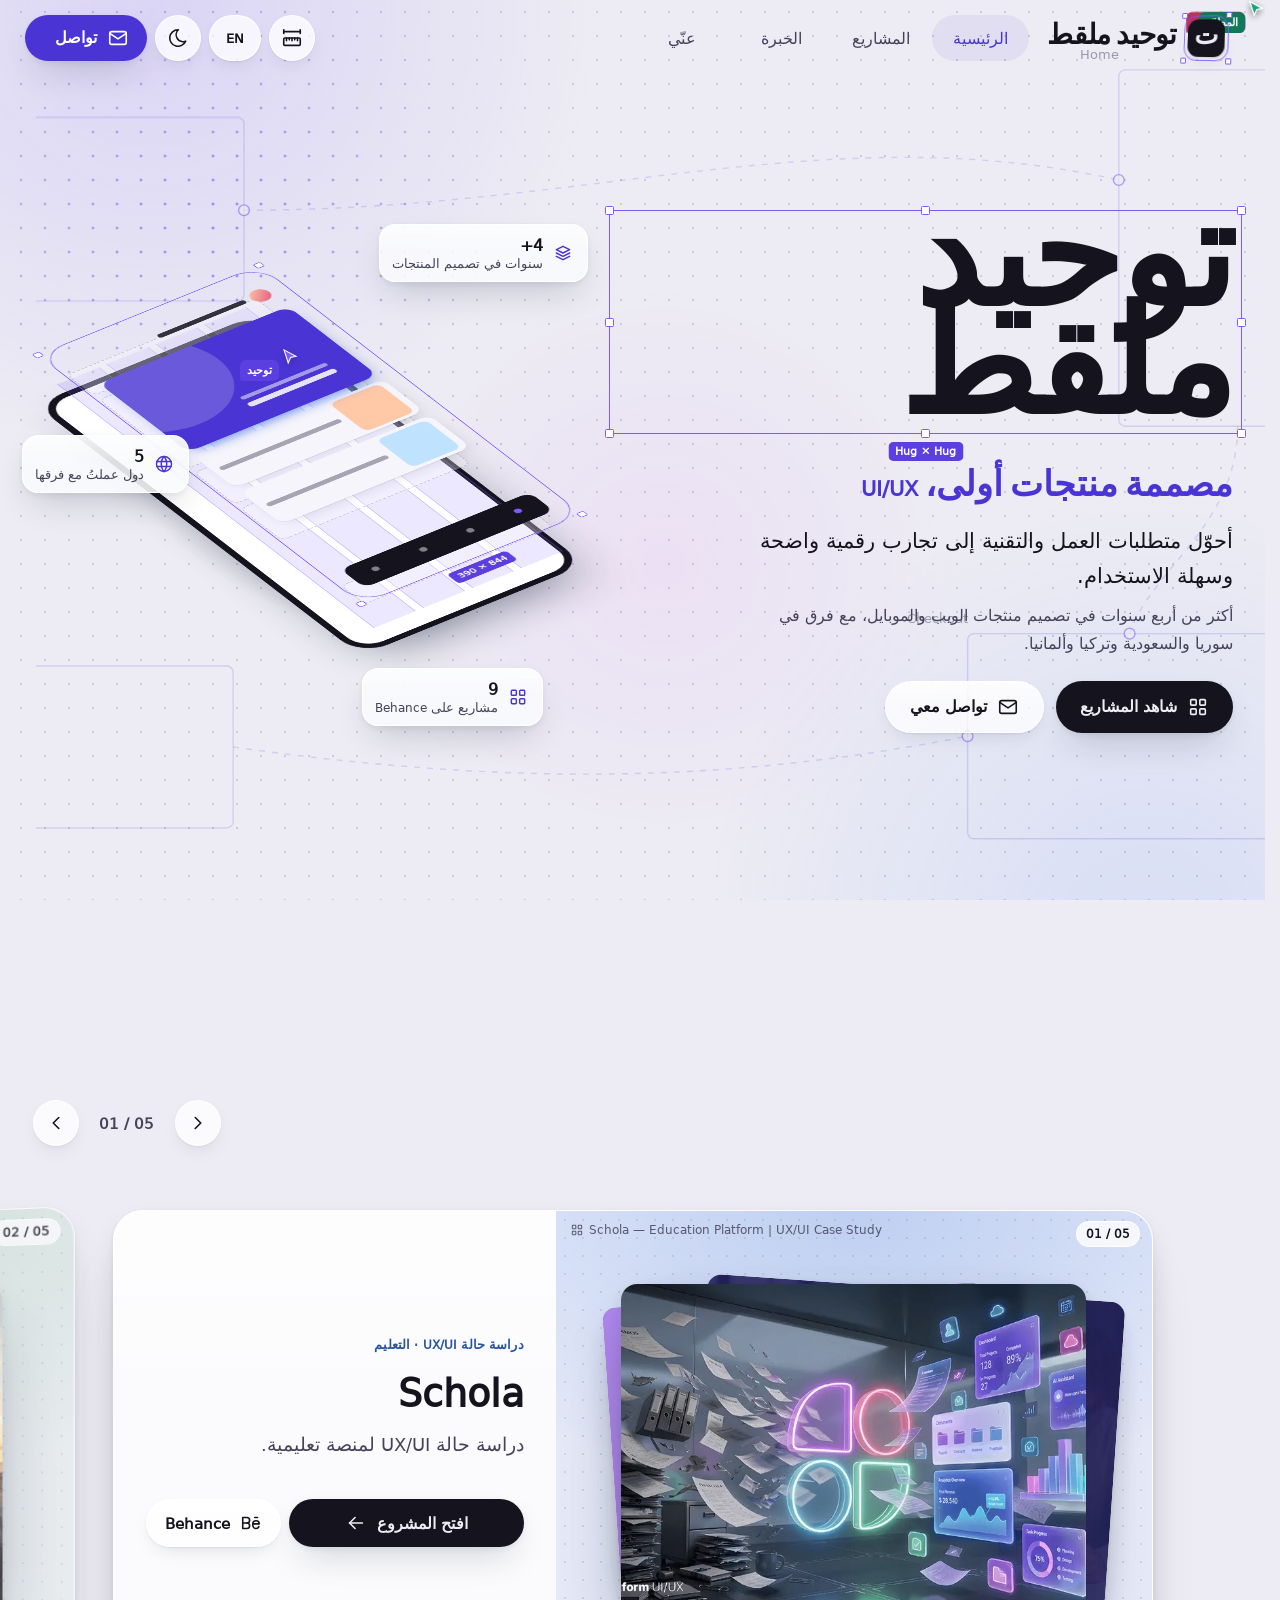
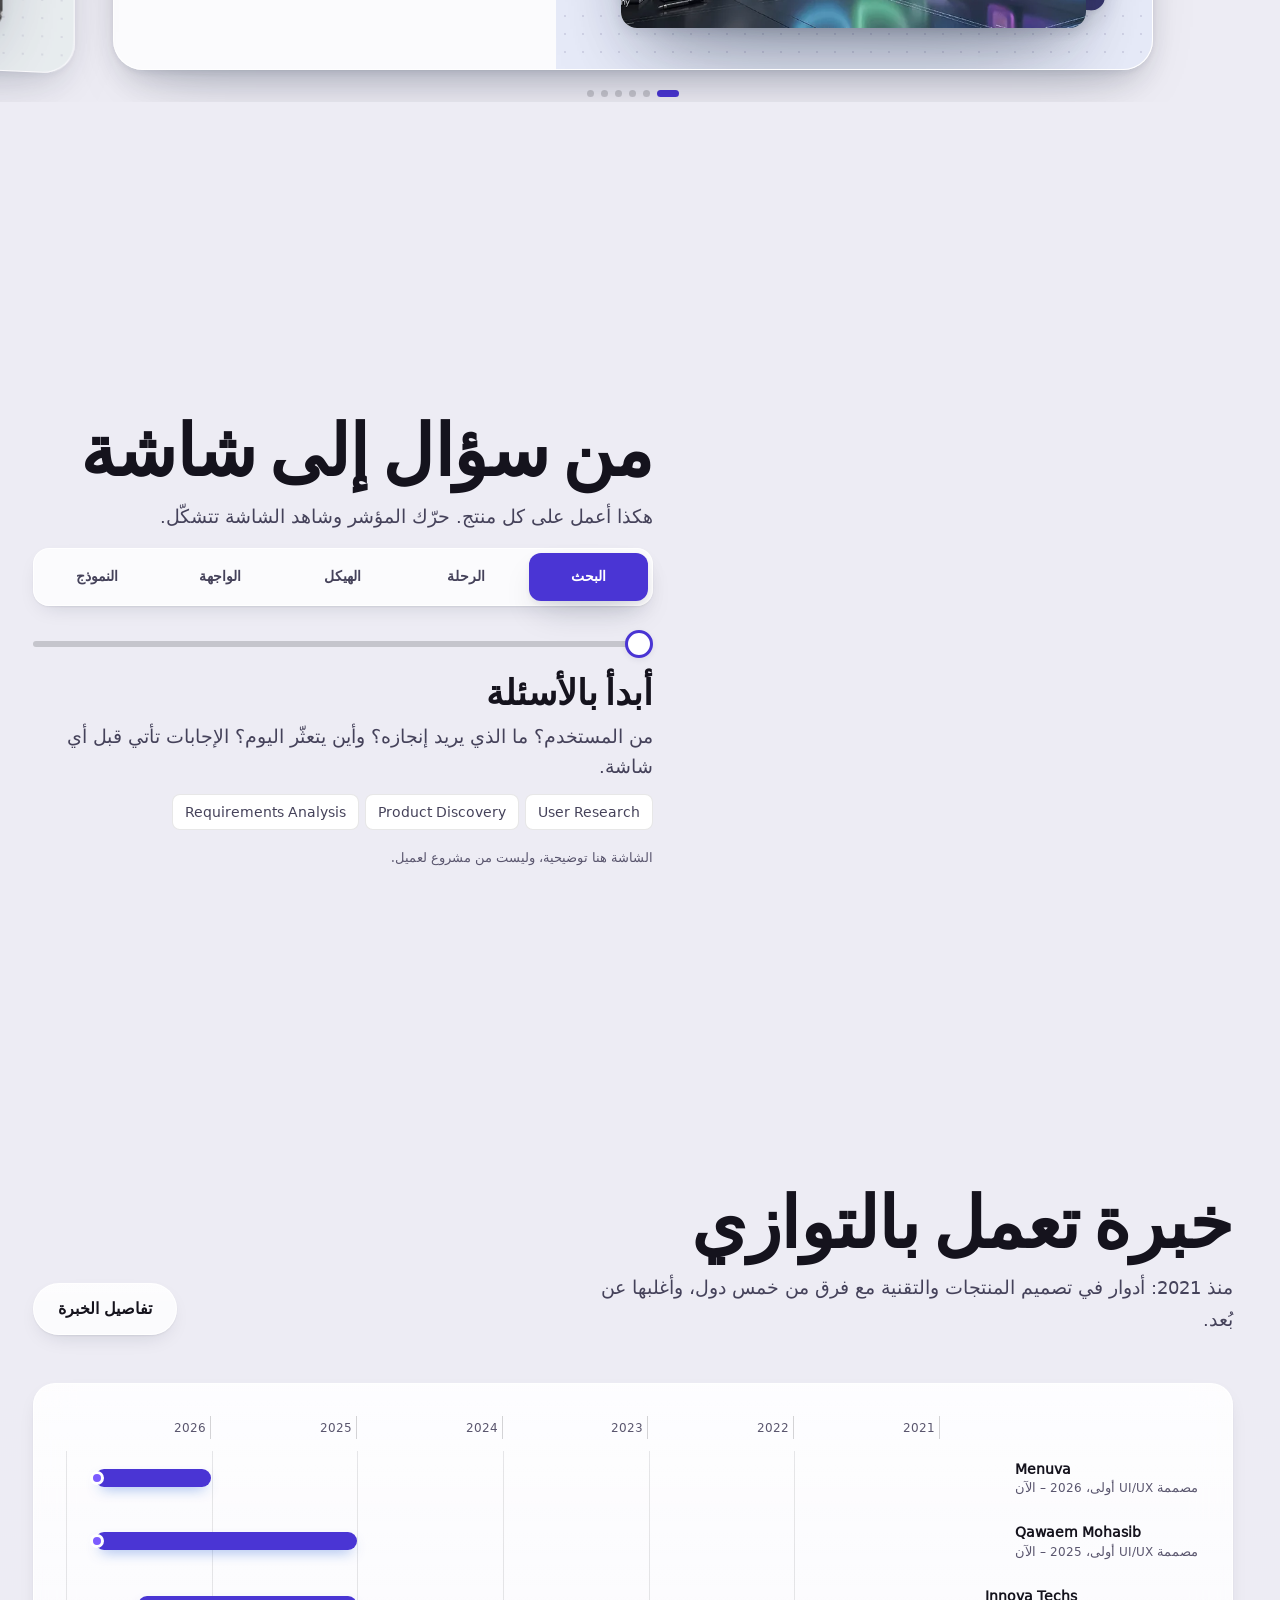
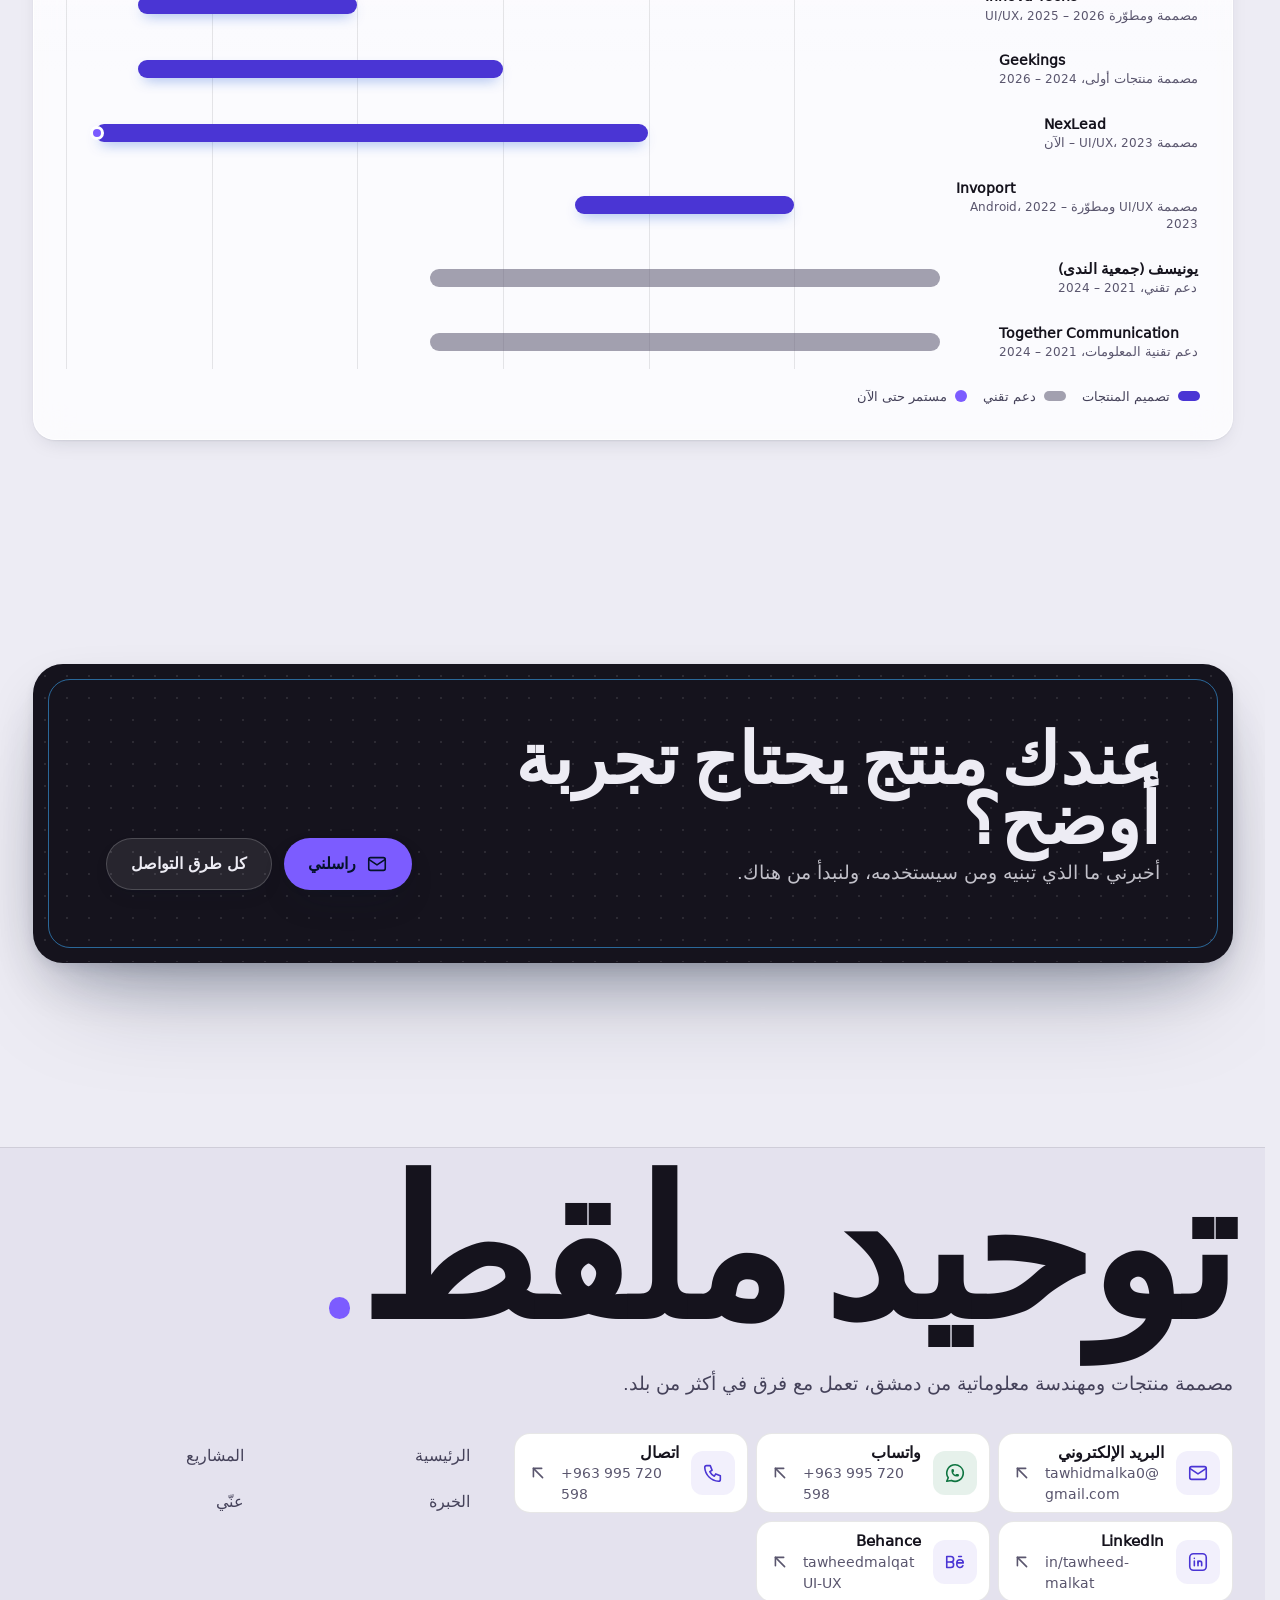
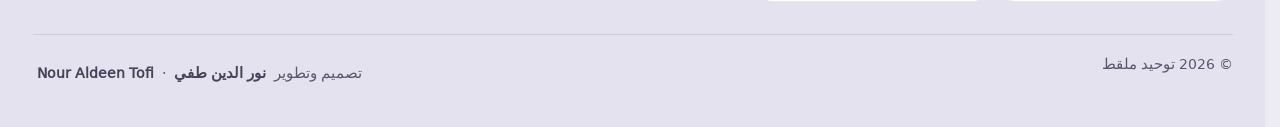
==== commit 6d9b8fa2: "Projects: swipe deck on the home page, a page per project with every screen from its Behance case st" ====
--- a/index.html
+++ b/index.html
@@ -149,7 +149,8 @@
   <path d="M7 10l6 0" />
   <path d="M10 7l0 6" />
   <path d="M21 21l-6 -6" /></symbol></svg>
-<div class="cv" aria-hidden="true"><i class="cv-l cv-l1"></i><i class="cv-l cv-l2"></i><i class="cv-l cv-l3"></i><div class="cv-dots"></div>
+<div class="cv" aria-hidden="true"><i class="cv-l cv-l1"></i><i class="cv-l cv-l2"></i><i class="cv-l cv-l3"></i><div class="cv-dots"></div><div class="cv-wave"></div>
+<span class="cv-sel"><i></i><i></i><i></i><i></i><b>Frame · Auto layout</b></span><span class="cv-sel cv-sel-2"><i></i><i></i><i></i><i></i><b>Component</b></span>
 <svg class="cv-art" viewBox="0 0 1440 900" preserveAspectRatio="xMidYMid slice">
 <text class="cv-lbl" x="70" y="132">Onboarding</text><rect x="70" y="142" width="250" height="170" rx="6"/>
 <text class="cv-lbl" x="1130" y="88">Home</text><rect x="1130" y="98" width="220" height="330" rx="6"/>
@@ -161,6 +162,7 @@
 </svg>
 <div class="cv-cur cv-cur-1"><svg viewBox="0 0 24 24" aria-hidden="true"><path d="M4 2.5 20 11l-7.2 1.6L9.6 20z"/></svg><b><span data-l="ar">توحيد</span><span data-l="en" lang="en">Tawheed</span></b></div>
 <div class="cv-cur cv-cur-2"><svg viewBox="0 0 24 24" aria-hidden="true"><path d="M4 2.5 20 11l-7.2 1.6L9.6 20z"/></svg><b><span data-l="ar">المستخدم</span><span data-l="en" lang="en">User</span></b></div>
+<div class="cv-cur cv-cur-3"><svg viewBox="0 0 24 24" aria-hidden="true"><path d="M4 2.5 20 11l-7.2 1.6L9.6 20z"/></svg><b><span data-l="ar">المطوّر</span><span data-l="en" lang="en">Developer</span></b></div>
 </div>
 <header class="hdr" id="hdr"><div class="wrap hdr-in">
 <a class="brand" href="index.html" aria-label="توحيد ملقط، الرئيسية" data-ar-label="توحيد ملقط، الرئيسية" data-en-label="Tawheed Malkat, home"><span class="mono" aria-hidden="true"><span data-l="ar">ت</span><span data-l="en" lang="en">T</span><i></i><i></i><i></i><i></i></span><span class="bn-full"><span data-l="ar">توحيد ملقط</span><span data-l="en" lang="en">Tawheed Malkat</span></span><span class="bn-first"><span data-l="ar">توحيد</span><span data-l="en" lang="en">Tawheed</span></span></a>
@@ -198,7 +200,10 @@
 <button class="btn btn-g" type="button" data-contact><svg class="ic " aria-hidden="true"><use href="#i-mail"/></svg><span data-l="ar">تواصل معي</span><span data-l="en" lang="en">Get in touch</span></button></div>
 </div></div></section>
 
-<section class="fly" id="work" style="--n:7"><h2 class="vh"><span data-l="ar">مشاريع مختارة</span><span data-l="en" lang="en">Selected work</span></h2><div class="fly-stage"><div class="fly-view" aria-hidden="true"><div class="fly-dots"><i></i></div><div class="fly-tilt"><div class="fly-world" data-w="2800" data-h="2000" style="width:2800px;height:2000px"><div class="bd-cover fly-cover" style="left:120px;top:720px;width:680px;height:500px"><div><h2><span data-l="ar">شغل مختار</span><span data-l="en" lang="en">Selected work</span></h2><p style="margin-top:18px"><span data-l="ar">خمسة مشاريع من ملف تصميمها، واحداً تلو الآخر. مرّر لتدخل.</span><span data-l="en" lang="en">Five projects from her design file, one after another. Scroll to enter.</span></p></div><p style="display:flex;justify-content:space-between;align-items:flex-end;gap:20px"><span><span data-l="ar">توحيد ملقط</span><span data-l="en" lang="en">Tawheed Malkat</span></span><span class="bd-cn num">5 / 9</span></p></div><svg class="bd-links fly-links" aria-hidden="true"><path d="M800 970 C 900 970, 900 446, 1000 446"/><circle cx="800" cy="970" r="8"/><circle cx="1000" cy="446" r="8"/><path d="M1680 446 C 1990 446, 1990 520, 2300 520"/><circle cx="1680" cy="446" r="8"/><circle cx="2300" cy="520" r="8"/><path d="M2300 1052 C 2300 1232, 1540 1326, 1760 1326"/><circle cx="2300" cy="1052" r="8"/><circle cx="1760" cy="1326" r="8"/><path d="M1420 1592 C 1420 1772, 1780 1666, 2000 1666"/><circle cx="1420" cy="1592" r="8"/><circle cx="2000" cy="1666" r="8"/><path d="M2340 1932 C 2340 2052, 540 1989, 540 1869"/><circle cx="2340" cy="1932" r="8"/><circle cx="540" cy="1869" r="8"/></svg><div class="fx" data-k="1" style="left:1000px;top:180px;width:680px;height:532px"><span class="fx-lbl"><svg class="ic " aria-hidden="true"><use href="#i-layout-grid"/></svg><span>Schola — Education Platform | UX/UI Case Study</span></span><div class="fx-body"><span class="fx-s fx-base"><div class="fr" style="--pc:#2F6FDB"><span class="fr-wire" aria-hidden="true"><b>Schola</b><span><i></i><i></i><i></i></span></span><img src="https://mir-s3-cdn-cf.behance.net/projects/404/3d7b47255951215.Y3JvcCwzMjMyLDI1MjgsMCww.png" srcset="https://mir-s3-cdn-cf.behance.net/projects/404/3d7b47255951215.Y3JvcCwzMjMyLDI1MjgsMCww.png 404w, https://mir-s3-cdn-cf.behance.net/projects/808/3d7b47255951215.Y3JvcCwzMjMyLDI1MjgsMCww.png 808w" sizes="680px" data-fb="https://mir-s3-cdn-cf.behance.net/projects/404/3d7b47255951215.Y3JvcCwzMjMyLDI1MjgsMCww.png" loading="eager" alt="غلاف مشروع Schola" data-ar-alt="غلاف مشروع Schola" data-en-alt="Cover of the Schola project" width="404" height="316" decoding="async" referrerpolicy="no-referrer"></div></span><span class="fx-s fx-mid" aria-hidden="true"><span class="fx-c"><div class="fr" style="--pc:#2F6FDB"><span class="fr-wire" aria-hidden="true"><b>Schola</b><span><i></i><i></i><i></i></span></span><img src="https://mir-s3-cdn-cf.behance.net/projects/404/3d7b47255951215.Y3JvcCwzMjMyLDI1MjgsMCww.png" srcset="https://mir-s3-cdn-cf.behance.net/projects/404/3d7b47255951215.Y3JvcCwzMjMyLDI1MjgsMCww.png 404w, https://mir-s3-cdn-cf.behance.net/projects/808/3d7b47255951215.Y3JvcCwzMjMyLDI1MjgsMCww.png 808w" sizes="680px" data-fb="https://mir-s3-cdn-cf.behance.net/projects/404/3d7b47255951215.Y3JvcCwzMjMyLDI1MjgsMCww.png" loading="eager" alt="غلاف مشروع Schola" data-ar-alt="غلاف مشروع Schola" data-en-alt="Cover of the Schola project" width="404" height="316" decoding="async" referrerpolicy="no-referrer"></div></span></span><span class="fx-s fx-top" aria-hidden="true"><span class="fx-c"><div class="fr" style="--pc:#2F6FDB"><span class="fr-wire" aria-hidden="true"><b>Schola</b><span><i></i><i></i><i></i></span></span><img src="https://mir-s3-cdn-cf.behance.net/projects/404/3d7b47255951215.Y3JvcCwzMjMyLDI1MjgsMCww.png" srcset="https://mir-s3-cdn-cf.behance.net/projects/404/3d7b47255951215.Y3JvcCwzMjMyLDI1MjgsMCww.png 404w, https://mir-s3-cdn-cf.behance.net/projects/808/3d7b47255951215.Y3JvcCwzMjMyLDI1MjgsMCww.png 808w" sizes="680px" data-fb="https://mir-s3-cdn-cf.behance.net/projects/404/3d7b47255951215.Y3JvcCwzMjMyLDI1MjgsMCww.png" loading="eager" alt="غلاف مشروع Schola" data-ar-alt="غلاف مشروع Schola" data-en-alt="Cover of the Schola project" width="404" height="316" decoding="async" referrerpolicy="no-referrer"></div></span></span><span class="sel" aria-hidden="true"><i></i><i></i><i></i><i></i></span></div></div><div class="fx" data-k="2" style="left:1960px;top:520px;width:680px;height:532px"><span class="fx-lbl"><svg class="ic " aria-hidden="true"><use href="#i-layout-grid"/></svg><span>AviGate — Digital Poultry Industry Ecosystem</span></span><div class="fx-body"><span class="fx-s fx-base"><div class="fr" style="--pc:#2E8B57"><span class="fr-wire" aria-hidden="true"><b>AviGate</b><span><i></i><i></i><i></i></span></span><img src="https://mir-s3-cdn-cf.behance.net/projects/404/34d8b9245285871.Y3JvcCw1NzUzLDQ1MDAsMTEyNSww.jpg" srcset="https://mir-s3-cdn-cf.behance.net/projects/404/34d8b9245285871.Y3JvcCw1NzUzLDQ1MDAsMTEyNSww.jpg 404w, https://mir-s3-cdn-cf.behance.net/projects/808/34d8b9245285871.Y3JvcCw1NzUzLDQ1MDAsMTEyNSww.jpg 808w" sizes="680px" data-fb="https://mir-s3-cdn-cf.behance.net/projects/404/34d8b9245285871.Y3JvcCw1NzUzLDQ1MDAsMTEyNSww.jpg" loading="eager" alt="غلاف مشروع AviGate" data-ar-alt="غلاف مشروع AviGate" data-en-alt="Cover of the AviGate project" width="404" height="316" decoding="async" referrerpolicy="no-referrer"></div></span><span class="fx-s fx-mid" aria-hidden="true"><span class="fx-c"><div class="fr" style="--pc:#2E8B57"><span class="fr-wire" aria-hidden="true"><b>AviGate</b><span><i></i><i></i><i></i></span></span><img src="https://mir-s3-cdn-cf.behance.net/projects/404/34d8b9245285871.Y3JvcCw1NzUzLDQ1MDAsMTEyNSww.jpg" srcset="https://mir-s3-cdn-cf.behance.net/projects/404/34d8b9245285871.Y3JvcCw1NzUzLDQ1MDAsMTEyNSww.jpg 404w, https://mir-s3-cdn-cf.behance.net/projects/808/34d8b9245285871.Y3JvcCw1NzUzLDQ1MDAsMTEyNSww.jpg 808w" sizes="680px" data-fb="https://mir-s3-cdn-cf.behance.net/projects/404/34d8b9245285871.Y3JvcCw1NzUzLDQ1MDAsMTEyNSww.jpg" loading="eager" alt="غلاف مشروع AviGate" data-ar-alt="غلاف مشروع AviGate" data-en-alt="Cover of the AviGate project" width="404" height="316" decoding="async" referrerpolicy="no-referrer"></div></span></span><span class="fx-s fx-top" aria-hidden="true"><span class="fx-c"><div class="fr" style="--pc:#2E8B57"><span class="fr-wire" aria-hidden="true"><b>AviGate</b><span><i></i><i></i><i></i></span></span><img src="https://mir-s3-cdn-cf.behance.net/projects/404/34d8b9245285871.Y3JvcCw1NzUzLDQ1MDAsMTEyNSww.jpg" srcset="https://mir-s3-cdn-cf.behance.net/projects/404/34d8b9245285871.Y3JvcCw1NzUzLDQ1MDAsMTEyNSww.jpg 404w, https://mir-s3-cdn-cf.behance.net/projects/808/34d8b9245285871.Y3JvcCw1NzUzLDQ1MDAsMTEyNSww.jpg 808w" sizes="680px" data-fb="https://mir-s3-cdn-cf.behance.net/projects/404/34d8b9245285871.Y3JvcCw1NzUzLDQ1MDAsMTEyNSww.jpg" loading="eager" alt="غلاف مشروع AviGate" data-ar-alt="غلاف مشروع AviGate" data-en-alt="Cover of the AviGate project" width="404" height="316" decoding="async" referrerpolicy="no-referrer"></div></span></span><span class="sel" aria-hidden="true"><i></i><i></i><i></i><i></i></span></div></div><div class="fx" data-k="3" style="left:1080px;top:1060px;width:680px;height:532px"><span class="fx-lbl"><svg class="ic " aria-hidden="true"><use href="#i-layout-grid"/></svg><span>Luxury Real Estate Platform | UX/UI Case Study</span></span><div class="fx-body"><span class="fx-s fx-base"><div class="fr" style="--pc:#8A6A3B"><span class="fr-wire" aria-hidden="true"><b>Luxury Real Estate</b><span><i></i><i></i><i></i></span></span><img src="https://mir-s3-cdn-cf.behance.net/projects/404/71469a243748081.Y3JvcCwzMjMyLDI1MjgsMCww.png" srcset="https://mir-s3-cdn-cf.behance.net/projects/404/71469a243748081.Y3JvcCwzMjMyLDI1MjgsMCww.png 404w, https://mir-s3-cdn-cf.behance.net/projects/808/71469a243748081.Y3JvcCwzMjMyLDI1MjgsMCww.png 808w" sizes="680px" data-fb="https://mir-s3-cdn-cf.behance.net/projects/404/71469a243748081.Y3JvcCwzMjMyLDI1MjgsMCww.png" loading="eager" alt="غلاف مشروع منصة العقارات الفاخرة" data-ar-alt="غلاف مشروع منصة العقارات الفاخرة" data-en-alt="Cover of the Luxury Real Estate project" width="404" height="316" decoding="async" referrerpolicy="no-referrer"></div></span><span class="fx-s fx-mid" aria-hidden="true"><span class="fx-c"><div class="fr" style="--pc:#8A6A3B"><span class="fr-wire" aria-hidden="true"><b>Luxury Real Estate</b><span><i></i><i></i><i></i></span></span><img src="https://mir-s3-cdn-cf.behance.net/projects/404/71469a243748081.Y3JvcCwzMjMyLDI1MjgsMCww.png" srcset="https://mir-s3-cdn-cf.behance.net/projects/404/71469a243748081.Y3JvcCwzMjMyLDI1MjgsMCww.png 404w, https://mir-s3-cdn-cf.behance.net/projects/808/71469a243748081.Y3JvcCwzMjMyLDI1MjgsMCww.png 808w" sizes="680px" data-fb="https://mir-s3-cdn-cf.behance.net/projects/404/71469a243748081.Y3JvcCwzMjMyLDI1MjgsMCww.png" loading="eager" alt="غلاف مشروع منصة العقارات الفاخرة" data-ar-alt="غلاف مشروع منصة العقارات الفاخرة" data-en-alt="Cover of the Luxury Real Estate project" width="404" height="316" decoding="async" referrerpolicy="no-referrer"></div></span></span><span class="fx-s fx-top" aria-hidden="true"><span class="fx-c"><div class="fr" style="--pc:#8A6A3B"><span class="fr-wire" aria-hidden="true"><b>Luxury Real Estate</b><span><i></i><i></i><i></i></span></span><img src="https://mir-s3-cdn-cf.behance.net/projects/404/71469a243748081.Y3JvcCwzMjMyLDI1MjgsMCww.png" srcset="https://mir-s3-cdn-cf.behance.net/projects/404/71469a243748081.Y3JvcCwzMjMyLDI1MjgsMCww.png 404w, https://mir-s3-cdn-cf.behance.net/projects/808/71469a243748081.Y3JvcCwzMjMyLDI1MjgsMCww.png 808w" sizes="680px" data-fb="https://mir-s3-cdn-cf.behance.net/projects/404/71469a243748081.Y3JvcCwzMjMyLDI1MjgsMCww.png" loading="eager" alt="غلاف مشروع منصة العقارات الفاخرة" data-ar-alt="غلاف مشروع منصة العقارات الفاخرة" data-en-alt="Cover of the Luxury Real Estate project" width="404" height="316" decoding="async" referrerpolicy="no-referrer"></div></span></span><span class="sel" aria-hidden="true"><i></i><i></i><i></i><i></i></span></div></div><div class="fx" data-k="4" style="left:2000px;top:1400px;width:680px;height:532px"><span class="fx-lbl"><svg class="ic " aria-hidden="true"><use href="#i-layout-grid"/></svg><span>Geekings Brand Guidelines.</span></span><div class="fx-body"><span class="fx-s fx-base"><div class="fr" style="--pc:#3A5BA0"><span class="fr-wire" aria-hidden="true"><b>Geekings Brand Guidelines</b><span><i></i><i></i><i></i></span></span><img src="https://mir-s3-cdn-cf.behance.net/projects/404/f97f53241340291.Y3JvcCwxNTY4LDEyMjcsMjcsMzE.png" srcset="https://mir-s3-cdn-cf.behance.net/projects/404/f97f53241340291.Y3JvcCwxNTY4LDEyMjcsMjcsMzE.png 404w, https://mir-s3-cdn-cf.behance.net/projects/808/f97f53241340291.Y3JvcCwxNTY4LDEyMjcsMjcsMzE.png 808w" sizes="680px" data-fb="https://mir-s3-cdn-cf.behance.net/projects/404/f97f53241340291.Y3JvcCwxNTY4LDEyMjcsMjcsMzE.png" loading="eager" alt="غلاف مشروع هوية Geekings" data-ar-alt="غلاف مشروع هوية Geekings" data-en-alt="Cover of the Geekings Brand Guidelines project" width="404" height="316" decoding="async" referrerpolicy="no-referrer"></div></span><span class="fx-s fx-mid" aria-hidden="true"><span class="fx-c"><div class="fr" style="--pc:#3A5BA0"><span class="fr-wire" aria-hidden="true"><b>Geekings Brand Guidelines</b><span><i></i><i></i><i></i></span></span><img src="https://mir-s3-cdn-cf.behance.net/projects/404/f97f53241340291.Y3JvcCwxNTY4LDEyMjcsMjcsMzE.png" srcset="https://mir-s3-cdn-cf.behance.net/projects/404/f97f53241340291.Y3JvcCwxNTY4LDEyMjcsMjcsMzE.png 404w, https://mir-s3-cdn-cf.behance.net/projects/808/f97f53241340291.Y3JvcCwxNTY4LDEyMjcsMjcsMzE.png 808w" sizes="680px" data-fb="https://mir-s3-cdn-cf.behance.net/projects/404/f97f53241340291.Y3JvcCwxNTY4LDEyMjcsMjcsMzE.png" loading="eager" alt="غلاف مشروع هوية Geekings" data-ar-alt="غلاف مشروع هوية Geekings" data-en-alt="Cover of the Geekings Brand Guidelines project" width="404" height="316" decoding="async" referrerpolicy="no-referrer"></div></span></span><span class="fx-s fx-top" aria-hidden="true"><span class="fx-c"><div class="fr" style="--pc:#3A5BA0"><span class="fr-wire" aria-hidden="true"><b>Geekings Brand Guidelines</b><span><i></i><i></i><i></i></span></span><img src="https://mir-s3-cdn-cf.behance.net/projects/404/f97f53241340291.Y3JvcCwxNTY4LDEyMjcsMjcsMzE.png" srcset="https://mir-s3-cdn-cf.behance.net/projects/404/f97f53241340291.Y3JvcCwxNTY4LDEyMjcsMjcsMzE.png 404w, https://mir-s3-cdn-cf.behance.net/projects/808/f97f53241340291.Y3JvcCwxNTY4LDEyMjcsMjcsMzE.png 808w" sizes="680px" data-fb="https://mir-s3-cdn-cf.behance.net/projects/404/f97f53241340291.Y3JvcCwxNTY4LDEyMjcsMjcsMzE.png" loading="eager" alt="غلاف مشروع هوية Geekings" data-ar-alt="غلاف مشروع هوية Geekings" data-en-alt="Cover of the Geekings Brand Guidelines project" width="404" height="316" decoding="async" referrerpolicy="no-referrer"></div></span></span><span class="sel" aria-hidden="true"><i></i><i></i><i></i><i></i></span></div></div><div class="fx" data-k="5" style="left:240px;top:1400px;width:600px;height:469px"><span class="fx-lbl"><svg class="ic " aria-hidden="true"><use href="#i-layout-grid"/></svg><span>Express Syria | Shipping Platform for Parcel Delivery</span></span><div class="fx-body"><span class="fx-s fx-base"><div class="fr" style="--pc:#C8582E"><span class="fr-wire" aria-hidden="true"><b>Express Syria</b><span><i></i><i></i><i></i></span></span><img src="https://mir-s3-cdn-cf.behance.net/projects/404/2ee1e2227857657.Y3JvcCwzMjMyLDI1MjgsMCww.png" srcset="https://mir-s3-cdn-cf.behance.net/projects/404/2ee1e2227857657.Y3JvcCwzMjMyLDI1MjgsMCww.png 404w, https://mir-s3-cdn-cf.behance.net/projects/808/2ee1e2227857657.Y3JvcCwzMjMyLDI1MjgsMCww.png 808w" sizes="600px" data-fb="https://mir-s3-cdn-cf.behance.net/projects/404/2ee1e2227857657.Y3JvcCwzMjMyLDI1MjgsMCww.png" loading="eager" alt="غلاف مشروع Express Syria" data-ar-alt="غلاف مشروع Express Syria" data-en-alt="Cover of the Express Syria project" width="404" height="316" decoding="async" referrerpolicy="no-referrer"></div></span><span class="fx-s fx-mid" aria-hidden="true"><span class="fx-c"><div class="fr" style="--pc:#C8582E"><span class="fr-wire" aria-hidden="true"><b>Express Syria</b><span><i></i><i></i><i></i></span></span><img src="https://mir-s3-cdn-cf.behance.net/projects/404/2ee1e2227857657.Y3JvcCwzMjMyLDI1MjgsMCww.png" srcset="https://mir-s3-cdn-cf.behance.net/projects/404/2ee1e2227857657.Y3JvcCwzMjMyLDI1MjgsMCww.png 404w, https://mir-s3-cdn-cf.behance.net/projects/808/2ee1e2227857657.Y3JvcCwzMjMyLDI1MjgsMCww.png 808w" sizes="600px" data-fb="https://mir-s3-cdn-cf.behance.net/projects/404/2ee1e2227857657.Y3JvcCwzMjMyLDI1MjgsMCww.png" loading="eager" alt="غلاف مشروع Express Syria" data-ar-alt="غلاف مشروع Express Syria" data-en-alt="Cover of the Express Syria project" width="404" height="316" decoding="async" referrerpolicy="no-referrer"></div></span></span><span class="fx-s fx-top" aria-hidden="true"><span class="fx-c"><div class="fr" style="--pc:#C8582E"><span class="fr-wire" aria-hidden="true"><b>Express Syria</b><span><i></i><i></i><i></i></span></span><img src="https://mir-s3-cdn-cf.behance.net/projects/404/2ee1e2227857657.Y3JvcCwzMjMyLDI1MjgsMCww.png" srcset="https://mir-s3-cdn-cf.behance.net/projects/404/2ee1e2227857657.Y3JvcCwzMjMyLDI1MjgsMCww.png 404w, https://mir-s3-cdn-cf.behance.net/projects/808/2ee1e2227857657.Y3JvcCwzMjMyLDI1MjgsMCww.png 808w" sizes="600px" data-fb="https://mir-s3-cdn-cf.behance.net/projects/404/2ee1e2227857657.Y3JvcCwzMjMyLDI1MjgsMCww.png" loading="eager" alt="غلاف مشروع Express Syria" data-ar-alt="غلاف مشروع Express Syria" data-en-alt="Cover of the Express Syria project" width="404" height="316" decoding="async" referrerpolicy="no-referrer"></div></span></span><span class="sel" aria-hidden="true"><i></i><i></i><i></i><i></i></span></div></div><div class="fx" style="left:2060px;top:70px;width:380px;height:297px"><span class="fx-lbl"><svg class="ic " aria-hidden="true"><use href="#i-layout-grid"/></svg><span>Software Company Landing Page | UI/UX Design</span></span><div class="fx-body"><span class="fx-s fx-base"><div class="fr" style="--pc:#0E7C86"><span class="fr-wire" aria-hidden="true"><b>Software Company Landing Page</b><span><i></i><i></i><i></i></span></span><img src="https://mir-s3-cdn-cf.behance.net/projects/404/fedf01241752063.Y3JvcCwzMjMyLDI1MjgsMCww.png" srcset="https://mir-s3-cdn-cf.behance.net/projects/404/fedf01241752063.Y3JvcCwzMjMyLDI1MjgsMCww.png 404w, https://mir-s3-cdn-cf.behance.net/projects/808/fedf01241752063.Y3JvcCwzMjMyLDI1MjgsMCww.png 808w" sizes="380px" data-fb="https://mir-s3-cdn-cf.behance.net/projects/404/fedf01241752063.Y3JvcCwzMjMyLDI1MjgsMCww.png" loading="eager" alt="غلاف مشروع صفحة شركة برمجيات" data-ar-alt="غلاف مشروع صفحة شركة برمجيات" data-en-alt="Cover of the Software Company Landing Page project" width="404" height="316" decoding="async" referrerpolicy="no-referrer"></div></span><span class="sel" aria-hidden="true"><i></i><i></i><i></i><i></i></span></div></div><div class="fx" style="left:300px;top:220px;width:380px;height:297px"><span class="fx-lbl"><svg class="ic " aria-hidden="true"><use href="#i-layout-grid"/></svg><span>Instructional Design | PILearn</span></span><div class="fx-body"><span class="fx-s fx-base"><div class="fr" style="--pc:#5A5FB0"><span class="fr-wire" aria-hidden="true"><b>PILearn</b><span><i></i><i></i><i></i></span></span><img src="https://mir-s3-cdn-cf.behance.net/projects/404/65770b222970837.Y3JvcCwzMjMyLDI1MjgsMCww.png" srcset="https://mir-s3-cdn-cf.behance.net/projects/404/65770b222970837.Y3JvcCwzMjMyLDI1MjgsMCww.png 404w, https://mir-s3-cdn-cf.behance.net/projects/808/65770b222970837.Y3JvcCwzMjMyLDI1MjgsMCww.png 808w" sizes="380px" data-fb="https://mir-s3-cdn-cf.behance.net/projects/404/65770b222970837.Y3JvcCwzMjMyLDI1MjgsMCww.png" loading="eager" alt="غلاف مشروع PILearn" data-ar-alt="غلاف مشروع PILearn" data-en-alt="Cover of the PILearn project" width="404" height="316" decoding="async" referrerpolicy="no-referrer"></div></span><span class="sel" aria-hidden="true"><i></i><i></i><i></i><i></i></span></div></div><div class="fx" style="left:1260px;top:1720px;width:340px;height:266px"><span class="fx-lbl"><svg class="ic " aria-hidden="true"><use href="#i-layout-grid"/></svg><span>Cosmetic Clinic Design</span></span><div class="fx-body"><span class="fx-s fx-base"><div class="fr" style="--pc:#B5577A"><span class="fr-wire" aria-hidden="true"><b>Cosmetic Clinic</b><span><i></i><i></i><i></i></span></span><img src="https://mir-s3-cdn-cf.behance.net/projects/404/70aabe225193053.Y3JvcCwzMjMyLDI1MjgsMCww.png" srcset="https://mir-s3-cdn-cf.behance.net/projects/404/70aabe225193053.Y3JvcCwzMjMyLDI1MjgsMCww.png 404w, https://mir-s3-cdn-cf.behance.net/projects/808/70aabe225193053.Y3JvcCwzMjMyLDI1MjgsMCww.png 808w" sizes="340px" data-fb="https://mir-s3-cdn-cf.behance.net/projects/404/70aabe225193053.Y3JvcCwzMjMyLDI1MjgsMCww.png" loading="eager" alt="غلاف مشروع عيادة التجميل" data-ar-alt="غلاف مشروع عيادة التجميل" data-en-alt="Cover of the Cosmetic Clinic project" width="404" height="316" decoding="async" referrerpolicy="no-referrer"></div></span><span class="sel" aria-hidden="true"><i></i><i></i><i></i><i></i></span></div></div><div class="fx" style="left:2440px;top:1100px;width:300px;height:235px"><span class="fx-lbl"><svg class="ic " aria-hidden="true"><use href="#i-layout-grid"/></svg><span>HopeLink</span></span><div class="fx-body"><span class="fx-s fx-base"><div class="fr" style="--pc:#2E8B8B"><span class="fr-wire" aria-hidden="true"><b>HopeLink</b><span><i></i><i></i><i></i></span></span><img src="https://mir-s3-cdn-cf.behance.net/projects/404/24a24b222646555.Y3JvcCwzMDc4LDI0MDgsMCww.png" srcset="https://mir-s3-cdn-cf.behance.net/projects/404/24a24b222646555.Y3JvcCwzMDc4LDI0MDgsMCww.png 404w, https://mir-s3-cdn-cf.behance.net/projects/808/24a24b222646555.Y3JvcCwzMDc4LDI0MDgsMCww.png 808w" sizes="300px" data-fb="https://mir-s3-cdn-cf.behance.net/projects/404/24a24b222646555.Y3JvcCwzMDc4LDI0MDgsMCww.png" loading="eager" alt="غلاف مشروع HopeLink" data-ar-alt="غلاف مشروع HopeLink" data-en-alt="Cover of the HopeLink project" width="404" height="316" decoding="async" referrerpolicy="no-referrer"></div></span><span class="sel" aria-hidden="true"><i></i><i></i><i></i><i></i></span></div></div><div class="bd-cur" style="left:1500px;top:900px" aria-hidden="true"><svg viewBox="0 0 24 24" aria-hidden="true"><path d="M4 2.5 20 11l-7.2 1.6L9.6 20z"/></svg><b><span data-l="ar">توحيد</span><span data-l="en" lang="en">Tawheed</span></b></div></div></div></div><div class="fly-side"><ol class="fly-layers" aria-label="طبقات الملف" data-ar-label="طبقات الملف" data-en-label="Layers"><li><button type="button" data-go="0"><svg class="ic " aria-hidden="true"><use href="#i-layout-grid"/></svg><span><span data-l="ar">الصفحة</span><span data-l="en" lang="en">Page</span></span></button></li><li><button type="button" data-go="1"><svg class="ic " aria-hidden="true"><use href="#i-layout-grid"/></svg><span><span data-l="ar">Schola</span><span data-l="en" lang="en">Schola</span></span></button></li><li><button type="button" data-go="2"><svg class="ic " aria-hidden="true"><use href="#i-layout-grid"/></svg><span><span data-l="ar">AviGate</span><span data-l="en" lang="en">AviGate</span></span></button></li><li><button type="button" data-go="3"><svg class="ic " aria-hidden="true"><use href="#i-layout-grid"/></svg><span><span data-l="ar">منصة العقارات الفاخرة</span><span data-l="en" lang="en">Luxury Real Estate</span></span></button></li><li><button type="button" data-go="4"><svg class="ic " aria-hidden="true"><use href="#i-layout-grid"/></svg><span><span data-l="ar">هوية Geekings</span><span data-l="en" lang="en">Geekings Brand Guidelines</span></span></button></li><li><button type="button" data-go="5"><svg class="ic " aria-hidden="true"><use href="#i-layout-grid"/></svg><span><span data-l="ar">Express Syria</span><span data-l="en" lang="en">Express Syria</span></span></button></li><li><button type="button" data-go="6"><svg class="ic " aria-hidden="true"><use href="#i-focus-2"/></svg><span><span data-l="ar">كل الملف</span><span data-l="en" lang="en">Whole file</span></span></button></li></ol><div class="fly-pane" aria-live="polite" tabindex="0" aria-label="تفاصيل المشروع" data-ar-label="تفاصيل المشروع" data-en-label="Project details"><article class="fly-p on" data-k="0"><h3><span data-l="ar">ادخل ملف التصميم</span><span data-l="en" lang="en">Step into the design file</span></h3><p class="fp-kind"><span data-l="ar">هذا ملف تصميم بمشاريعها. مرّر، والكاميرا تنتقل من إطار إلى إطار، وكل مشروع ينفصل إلى طبقاته.</span><span data-l="en" lang="en">This is a design file with her projects in it. Scroll, and the camera moves from frame to frame while each project splits into its layers.</span></p><p class="fly-hint"><svg class="ic fly-hint-ic" aria-hidden="true"><use href="#i-chevron-down"/></svg><span data-l="ar">مرّر للأسفل</span><span data-l="en" lang="en">Scroll down</span></p></article><article class="fly-p" data-k="1" aria-hidden="true"><p class="fp-name"><span class="num">1 / 5</span><span class="fp-t">Schola — Education Platform | UX/UI Case Study</span></p><h3><span data-l="ar">Schola</span><span data-l="en" lang="en">Schola</span></h3><p class="fp-kind"><span data-l="ar">دراسة حالة UX/UI لمنصة تعليمية.</span><span data-l="en" lang="en">A UX/UI case study for an education platform.</span></p><dl class="fp-props"><div><dt><span data-l="ar">النوع</span><span data-l="en" lang="en">Type</span></dt><dd><span data-l="ar">دراسة حالة UX/UI</span><span data-l="en" lang="en">UX/UI case study</span></dd></div><div><dt><span data-l="ar">المجال</span><span data-l="en" lang="en">Field</span></dt><dd><span data-l="ar">التعليم</span><span data-l="en" lang="en">Education</span></dd></div></dl><div class="fp-act"><button class="btn btn-b" type="button" data-open="schola"><span data-l="ar">افتح المشروع</span><span data-l="en" lang="en">Open the project</span></button><a class="btn btn-g" href="https://www.behance.net/gallery/255951215/Schola-Education-Platform-UXUI-Case-Study" target="_blank" rel="noopener"><svg class="ic " aria-hidden="true"><use href="#i-brand-behance"/></svg>Behance</a></div></article><article class="fly-p" data-k="2" aria-hidden="true"><p class="fp-name"><span class="num">2 / 5</span><span class="fp-t">AviGate — Digital Poultry Industry Ecosystem</span></p><h3><span data-l="ar">AviGate</span><span data-l="en" lang="en">AviGate</span></h3><p class="fp-kind"><span data-l="ar">منظومة رقمية متكاملة لقطاع الدواجن.</span><span data-l="en" lang="en">A digital ecosystem for the poultry industry.</span> <span data-l="ar">مع فريق Geekings.</span><span data-l="en" lang="en">With the Geekings team.</span></p><dl class="fp-props"><div><dt><span data-l="ar">النوع</span><span data-l="en" lang="en">Type</span></dt><dd><span data-l="ar">منظومة رقمية</span><span data-l="en" lang="en">Digital ecosystem</span></dd></div><div><dt><span data-l="ar">المجال</span><span data-l="en" lang="en">Field</span></dt><dd><span data-l="ar">الزراعة وقطاع الدواجن</span><span data-l="en" lang="en">Agritech, poultry</span></dd></div><div><dt><span data-l="ar">الفريق</span><span data-l="en" lang="en">Team</span></dt><dd><span data-l="ar">Geekings</span><span data-l="en" lang="en">Geekings</span></dd></div><div><dt><span data-l="ar">على Behance ضمن</span><span data-l="en" lang="en">Listed on Behance under</span></dt><dd class="fp-tags"><span class=chip>Agritech Mobile App</span><span class=chip>B2B Marketplace</span></dd></div></dl><div class="fp-act"><button class="btn btn-b" type="button" data-open="avigate"><span data-l="ar">افتح المشروع</span><span data-l="en" lang="en">Open the project</span></button><a class="btn btn-g" href="https://www.behance.net/gallery/245285871/AviGate-Digital-Poultry-Industry-Ecosystem" target="_blank" rel="noopener"><svg class="ic " aria-hidden="true"><use href="#i-brand-behance"/></svg>Behance</a></div></article><article class="fly-p" data-k="3" aria-hidden="true"><p class="fp-name"><span class="num">3 / 5</span><span class="fp-t">Luxury Real Estate Platform | UX/UI Case Study</span></p><h3><span data-l="ar">منصة العقارات الفاخرة</span><span data-l="en" lang="en">Luxury Real Estate</span></h3><p class="fp-kind"><span data-l="ar">دراسة حالة UX/UI لمنصة عقارات فاخرة.</span><span data-l="en" lang="en">A UX/UI case study for a luxury real-estate platform.</span></p><dl class="fp-props"><div><dt><span data-l="ar">النوع</span><span data-l="en" lang="en">Type</span></dt><dd><span data-l="ar">دراسة حالة UX/UI</span><span data-l="en" lang="en">UX/UI case study</span></dd></div><div><dt><span data-l="ar">المجال</span><span data-l="en" lang="en">Field</span></dt><dd><span data-l="ar">العقارات الفاخرة</span><span data-l="en" lang="en">Luxury real estate</span></dd></div></dl><div class="fp-act"><button class="btn btn-b" type="button" data-open="luxury-real-estate"><span data-l="ar">افتح المشروع</span><span data-l="en" lang="en">Open the project</span></button><a class="btn btn-g" href="https://www.behance.net/gallery/243748081/Luxury-Real-Estate-Platform-UXUI-Case-Study" target="_blank" rel="noopener"><svg class="ic " aria-hidden="true"><use href="#i-brand-behance"/></svg>Behance</a></div></article><article class="fly-p" data-k="4" aria-hidden="true"><p class="fp-name"><span class="num">4 / 5</span><span class="fp-t">Geekings Brand Guidelines.</span></p><h3><span data-l="ar">هوية Geekings</span><span data-l="en" lang="en">Geekings Brand Guidelines</span></h3><p class="fp-kind"><span data-l="ar">دليل الهوية البصرية لشركة Geekings.</span><span data-l="en" lang="en">Brand guidelines for Geekings.</span> <span data-l="ar">مع فريق Geekings.</span><span data-l="en" lang="en">With the Geekings team.</span></p><dl class="fp-props"><div><dt><span data-l="ar">النوع</span><span data-l="en" lang="en">Type</span></dt><dd><span data-l="ar">دليل هوية بصرية</span><span data-l="en" lang="en">Brand guidelines</span></dd></div><div><dt><span data-l="ar">المجال</span><span data-l="en" lang="en">Field</span></dt><dd><span data-l="ar">شركة برمجيات</span><span data-l="en" lang="en">Software company</span></dd></div><div><dt><span data-l="ar">الفريق</span><span data-l="en" lang="en">Team</span></dt><dd><span data-l="ar">Geekings</span><span data-l="en" lang="en">Geekings</span></dd></div></dl><p class="fp-note"><span data-l="ar">أكثر مشاريعها مشاهدة على Behance، بـ 1,251 مشاهدة. وشعار الشركة هناك: <bdi lang="en" dir="ltr">“Where Code meets Creativity”</bdi></span><span data-l="en" lang="en">Her most-viewed project on Behance, with 1,251 views. The company’s own line on Behance: “Where Code meets Creativity”.</span></p><div class="fp-act"><button class="btn btn-b" type="button" data-open="geekings-brand"><span data-l="ar">افتح المشروع</span><span data-l="en" lang="en">Open the project</span></button><a class="btn btn-g" href="https://www.behance.net/gallery/241340291/Geekings-Brand-Guidelines" target="_blank" rel="noopener"><svg class="ic " aria-hidden="true"><use href="#i-brand-behance"/></svg>Behance</a></div></article><article class="fly-p" data-k="5" aria-hidden="true"><p class="fp-name"><span class="num">5 / 5</span><span class="fp-t">Express Syria | Shipping Platform for Parcel Delivery</span></p><h3><span data-l="ar">Express Syria</span><span data-l="en" lang="en">Express Syria</span></h3><p class="fp-kind"><span data-l="ar">منصة شحن وتوصيل طرود.</span><span data-l="en" lang="en">A shipping platform for parcel delivery.</span></p><dl class="fp-props"><div><dt><span data-l="ar">النوع</span><span data-l="en" lang="en">Type</span></dt><dd><span data-l="ar">منصة</span><span data-l="en" lang="en">Platform</span></dd></div><div><dt><span data-l="ar">المجال</span><span data-l="en" lang="en">Field</span></dt><dd><span data-l="ar">الشحن وتوصيل الطرود</span><span data-l="en" lang="en">Parcel shipping and delivery</span></dd></div></dl><div class="fp-act"><button class="btn btn-b" type="button" data-open="express-syria"><span data-l="ar">افتح المشروع</span><span data-l="en" lang="en">Open the project</span></button><a class="btn btn-g" href="https://www.behance.net/gallery/227857657/Express-Syria-Shipping-Platform-for-Parcel-Delivery" target="_blank" rel="noopener"><svg class="ic " aria-hidden="true"><use href="#i-brand-behance"/></svg>Behance</a></div></article><article class="fly-p" data-k="6" aria-hidden="true"><h3><span data-l="ar">وهذا جزء من الملف فقط</span><span data-l="en" lang="en">And that is only part of the file</span></h3><p class="fp-kind"><span data-l="ar">في الملف الكامل تسعة مشاريع. اسحبه، وقرّبه، وافتح أي إطار.</span><span data-l="en" lang="en">The full file holds nine projects. Drag it, zoom in and open any frame.</span></p><div class="fp-act"><a class="btn btn-b shine" href="work.html"><svg class="ic " aria-hidden="true"><use href="#i-maximize"/></svg><span data-l="ar">افتح الملف كاملاً</span><span data-l="en" lang="en">Open the whole file</span> <span class="num">(9)</span></a></div></article></div></div><div class="fly-hud" aria-hidden="true"><span class="fly-count num">0 / 5</span><i class="fly-bar"><b></b></i></div></div></section>
+<section class="sec pw" id="work"><div class="wrap"><div class="sec-head"><div><h2 class="sec-h slide"><span data-l="ar">شغل مختار</span><span data-l="en" lang="en">Selected work</span></h2>
+<p class="sec-p rv"><span data-l="ar">خمسة مشاريع من ملف تصميمها. اسحب بين المشاريع، وافتح أي واحد لترى شاشاته كلها.</span><span data-l="en" lang="en">Five projects from her design file. Swipe between them, and open any one to see every screen.</span></p></div><div class="pw-nav"><button class="icon-btn pw-prev" type="button" aria-label="المشروع السابق" data-ar-label="المشروع السابق" data-en-label="Previous project"><svg class="ic flip-en" aria-hidden="true"><use href="#i-chevron-right"/></svg></button><span class="pw-count num" aria-hidden="true">01 / 05</span><button class="icon-btn pw-next" type="button" aria-label="المشروع التالي" data-ar-label="المشروع التالي" data-en-label="Next project"><svg class="ic flip-en" aria-hidden="true"><use href="#i-chevron-left"/></svg></button></div></div></div>
+<ul class="pw-track" data-pw tabindex="0" aria-label="مشاريع مختارة، اسحب للتنقّل" data-ar-label="مشاريع مختارة، اسحب للتنقّل" data-en-label="Selected projects, swipe to move"><li class="pw-slot"><article class="pc" style="--pc:#2F6FDB"><a class="pc-media" href="project-schola.html" tabindex="-1" aria-hidden="true"><span class="pc-stack"><span class="pc-l pc-l3" aria-hidden="true"><img src="assets/img/projects/schola/20.webp" width="1200" height="968" loading="eager" decoding="async" sizes="(min-width:900px) 420px, 60vw" alt="" data-ar-alt="" data-en-alt=""></span><span class="pc-l pc-l2" aria-hidden="true"><img src="assets/img/projects/schola/18.webp" width="1200" height="858" loading="eager" decoding="async" sizes="(min-width:900px) 420px, 60vw" alt="" data-ar-alt="" data-en-alt=""></span><span class="pc-l pc-l1"><img src="assets/img/projects/schola/card.webp" width="900" height="506" loading="eager" decoding="async" fetchpriority="high" sizes="(min-width:900px) 560px, 84vw" alt="مشروع Schola" data-ar-alt="مشروع Schola" data-en-alt="The Schola project"><span class="sel" aria-hidden="true"><i></i><i></i><i></i><i></i></span></span></span><span class="pc-lbl ltr"><svg class="ic " aria-hidden="true"><use href="#i-layout-grid"/></svg><span>Schola — Education Platform | UX/UI Case Study</span></span><span class="pc-n num">01 / 05</span></a><div class="pc-body"><p class="pc-kick"><span data-l="ar">دراسة حالة UX/UI · التعليم</span><span data-l="en" lang="en">UX/UI case study · Education</span></p><h3 class="pc-t"><a href="project-schola.html"><span data-l="ar">Schola</span><span data-l="en" lang="en">Schola</span></a></h3><p class="pc-k"><span data-l="ar">دراسة حالة UX/UI لمنصة تعليمية.</span><span data-l="en" lang="en">A UX/UI case study for an education platform.</span></p><div class="pc-act"><a class="btn btn-p pc-go" href="project-schola.html" tabindex="-1"><span data-l="ar">افتح المشروع</span><span data-l="en" lang="en">Open the project</span><svg class="ic flip-en" aria-hidden="true"><use href="#i-arrow-left"/></svg></a><a class="btn btn-g" href="https://www.behance.net/gallery/255951215/Schola-Education-Platform-UXUI-Case-Study" target="_blank" rel="noopener" aria-label="Schola على Behance" data-ar-label="Schola على Behance" data-en-label="Schola on Behance"><svg class="ic " aria-hidden="true"><use href="#i-brand-behance"/></svg><span class="pc-be">Behance</span></a></div></div></article></li><li class="pw-slot"><article class="pc" style="--pc:#2E8B57"><a class="pc-media" href="project-avigate.html" tabindex="-1" aria-hidden="true"><span class="pc-stack"><span class="pc-l pc-l3" aria-hidden="true"><img src="assets/img/projects/avigate/19.webp" width="1200" height="1077" loading="lazy" decoding="async" sizes="(min-width:900px) 420px, 60vw" alt="" data-ar-alt="" data-en-alt=""></span><span class="pc-l pc-l2" aria-hidden="true"><img src="assets/img/projects/avigate/10.webp" width="1200" height="675" loading="lazy" decoding="async" sizes="(min-width:900px) 420px, 60vw" alt="" data-ar-alt="" data-en-alt=""></span><span class="pc-l pc-l1"><img src="assets/img/projects/avigate/card.webp" width="900" height="506" loading="lazy" decoding="async" sizes="(min-width:900px) 560px, 84vw" alt="مشروع AviGate" data-ar-alt="مشروع AviGate" data-en-alt="The AviGate project"><span class="sel" aria-hidden="true"><i></i><i></i><i></i><i></i></span></span></span><span class="pc-lbl ltr"><svg class="ic " aria-hidden="true"><use href="#i-layout-grid"/></svg><span>AviGate — Digital Poultry Industry Ecosystem</span></span><span class="pc-n num">02 / 05</span></a><div class="pc-body"><p class="pc-kick"><span data-l="ar">منظومة رقمية · الزراعة وقطاع الدواجن</span><span data-l="en" lang="en">Digital ecosystem · Agritech, poultry</span></p><h3 class="pc-t"><a href="project-avigate.html"><span data-l="ar">AviGate</span><span data-l="en" lang="en">AviGate</span></a></h3><p class="pc-k"><span data-l="ar">منظومة رقمية متكاملة لقطاع الدواجن.</span><span data-l="en" lang="en">A digital ecosystem for the poultry industry.</span></p><p class="pc-team"><svg class="ic " aria-hidden="true"><use href="#i-users"/></svg><span data-l="ar">مع فريق Geekings</span><span data-l="en" lang="en">With the Geekings team</span></p><div class="pc-act"><a class="btn btn-p pc-go" href="project-avigate.html" tabindex="-1"><span data-l="ar">افتح المشروع</span><span data-l="en" lang="en">Open the project</span><svg class="ic flip-en" aria-hidden="true"><use href="#i-arrow-left"/></svg></a><a class="btn btn-g" href="https://www.behance.net/gallery/245285871/AviGate-Digital-Poultry-Industry-Ecosystem" target="_blank" rel="noopener" aria-label="AviGate على Behance" data-ar-label="AviGate على Behance" data-en-label="AviGate on Behance"><svg class="ic " aria-hidden="true"><use href="#i-brand-behance"/></svg><span class="pc-be">Behance</span></a></div></div></article></li><li class="pw-slot"><article class="pc" style="--pc:#8A6A3B"><a class="pc-media" href="project-luxury-real-estate.html" tabindex="-1" aria-hidden="true"><span class="pc-stack"><span class="pc-l pc-l3" aria-hidden="true"><img src="assets/img/projects/luxury-real-estate/03.webp" width="1200" height="612" loading="lazy" decoding="async" sizes="(min-width:900px) 420px, 60vw" alt="" data-ar-alt="" data-en-alt=""></span><span class="pc-l pc-l2" aria-hidden="true"><img src="assets/img/projects/luxury-real-estate/05.webp" width="1200" height="805" loading="lazy" decoding="async" sizes="(min-width:900px) 420px, 60vw" alt="" data-ar-alt="" data-en-alt=""></span><span class="pc-l pc-l1"><img src="assets/img/projects/luxury-real-estate/card.webp" width="900" height="506" loading="lazy" decoding="async" sizes="(min-width:900px) 560px, 84vw" alt="مشروع منصة العقارات الفاخرة" data-ar-alt="مشروع منصة العقارات الفاخرة" data-en-alt="The Luxury Real Estate project"><span class="sel" aria-hidden="true"><i></i><i></i><i></i><i></i></span></span></span><span class="pc-lbl ltr"><svg class="ic " aria-hidden="true"><use href="#i-layout-grid"/></svg><span>Luxury Real Estate Platform | UX/UI Case Study</span></span><span class="pc-n num">03 / 05</span></a><div class="pc-body"><p class="pc-kick"><span data-l="ar">دراسة حالة UX/UI · العقارات الفاخرة</span><span data-l="en" lang="en">UX/UI case study · Luxury real estate</span></p><h3 class="pc-t"><a href="project-luxury-real-estate.html"><span data-l="ar">منصة العقارات الفاخرة</span><span data-l="en" lang="en">Luxury Real Estate</span></a></h3><p class="pc-k"><span data-l="ar">دراسة حالة UX/UI لمنصة عقارات فاخرة.</span><span data-l="en" lang="en">A UX/UI case study for a luxury real-estate platform.</span></p><div class="pc-act"><a class="btn btn-p pc-go" href="project-luxury-real-estate.html" tabindex="-1"><span data-l="ar">افتح المشروع</span><span data-l="en" lang="en">Open the project</span><svg class="ic flip-en" aria-hidden="true"><use href="#i-arrow-left"/></svg></a><a class="btn btn-g" href="https://www.behance.net/gallery/243748081/Luxury-Real-Estate-Platform-UXUI-Case-Study" target="_blank" rel="noopener" aria-label="منصة العقارات الفاخرة على Behance" data-ar-label="منصة العقارات الفاخرة على Behance" data-en-label="Luxury Real Estate on Behance"><svg class="ic " aria-hidden="true"><use href="#i-brand-behance"/></svg><span class="pc-be">Behance</span></a></div></div></article></li><li class="pw-slot"><article class="pc" style="--pc:#3A5BA0"><a class="pc-media" href="project-geekings-brand.html" tabindex="-1" aria-hidden="true"><span class="pc-stack"><span class="pc-l pc-l3" aria-hidden="true"><img src="assets/img/projects/geekings-brand/26.webp" width="1200" height="675" loading="lazy" decoding="async" sizes="(min-width:900px) 420px, 60vw" alt="" data-ar-alt="" data-en-alt=""></span><span class="pc-l pc-l2" aria-hidden="true"><img src="assets/img/projects/geekings-brand/05.webp" width="1200" height="675" loading="lazy" decoding="async" sizes="(min-width:900px) 420px, 60vw" alt="" data-ar-alt="" data-en-alt=""></span><span class="pc-l pc-l1"><img src="assets/img/projects/geekings-brand/card.webp" width="900" height="506" loading="lazy" decoding="async" sizes="(min-width:900px) 560px, 84vw" alt="مشروع هوية Geekings" data-ar-alt="مشروع هوية Geekings" data-en-alt="The Geekings Brand Guidelines project"><span class="sel" aria-hidden="true"><i></i><i></i><i></i><i></i></span></span></span><span class="pc-lbl ltr"><svg class="ic " aria-hidden="true"><use href="#i-layout-grid"/></svg><span>Geekings Brand Guidelines.</span></span><span class="pc-n num">04 / 05</span></a><div class="pc-body"><p class="pc-kick"><span data-l="ar">دليل هوية بصرية · شركة برمجيات</span><span data-l="en" lang="en">Brand guidelines · Software company</span></p><h3 class="pc-t"><a href="project-geekings-brand.html"><span data-l="ar">هوية Geekings</span><span data-l="en" lang="en">Geekings Brand Guidelines</span></a></h3><p class="pc-k"><span data-l="ar">دليل الهوية البصرية لشركة Geekings.</span><span data-l="en" lang="en">Brand guidelines for Geekings.</span></p><p class="pc-team"><svg class="ic " aria-hidden="true"><use href="#i-users"/></svg><span data-l="ar">مع فريق Geekings</span><span data-l="en" lang="en">With the Geekings team</span></p><div class="pc-act"><a class="btn btn-p pc-go" href="project-geekings-brand.html" tabindex="-1"><span data-l="ar">افتح المشروع</span><span data-l="en" lang="en">Open the project</span><svg class="ic flip-en" aria-hidden="true"><use href="#i-arrow-left"/></svg></a><a class="btn btn-g" href="https://www.behance.net/gallery/241340291/Geekings-Brand-Guidelines" target="_blank" rel="noopener" aria-label="هوية Geekings على Behance" data-ar-label="هوية Geekings على Behance" data-en-label="Geekings Brand Guidelines on Behance"><svg class="ic " aria-hidden="true"><use href="#i-brand-behance"/></svg><span class="pc-be">Behance</span></a></div></div></article></li><li class="pw-slot"><article class="pc" style="--pc:#C8582E"><a class="pc-media" href="project-express-syria.html" tabindex="-1" aria-hidden="true"><span class="pc-stack"><span class="pc-l pc-l3" aria-hidden="true"><img src="assets/img/projects/express-syria/16.webp" width="1200" height="675" loading="lazy" decoding="async" sizes="(min-width:900px) 420px, 60vw" alt="" data-ar-alt="" data-en-alt=""></span><span class="pc-l pc-l2" aria-hidden="true"><img src="assets/img/projects/express-syria/10.webp" width="1200" height="689" loading="lazy" decoding="async" sizes="(min-width:900px) 420px, 60vw" alt="" data-ar-alt="" data-en-alt=""></span><span class="pc-l pc-l1"><img src="assets/img/projects/express-syria/card.webp" width="900" height="668" loading="lazy" decoding="async" sizes="(min-width:900px) 560px, 84vw" alt="مشروع Express Syria" data-ar-alt="مشروع Express Syria" data-en-alt="The Express Syria project"><span class="sel" aria-hidden="true"><i></i><i></i><i></i><i></i></span></span></span><span class="pc-lbl ltr"><svg class="ic " aria-hidden="true"><use href="#i-layout-grid"/></svg><span>Express Syria | Shipping Platform for Parcel Delivery</span></span><span class="pc-n num">05 / 05</span></a><div class="pc-body"><p class="pc-kick"><span data-l="ar">منصة · الشحن وتوصيل الطرود</span><span data-l="en" lang="en">Platform · Parcel shipping and delivery</span></p><h3 class="pc-t"><a href="project-express-syria.html"><span data-l="ar">Express Syria</span><span data-l="en" lang="en">Express Syria</span></a></h3><p class="pc-k"><span data-l="ar">منصة شحن وتوصيل طرود.</span><span data-l="en" lang="en">A shipping platform for parcel delivery.</span></p><div class="pc-act"><a class="btn btn-p pc-go" href="project-express-syria.html" tabindex="-1"><span data-l="ar">افتح المشروع</span><span data-l="en" lang="en">Open the project</span><svg class="ic flip-en" aria-hidden="true"><use href="#i-arrow-left"/></svg></a><a class="btn btn-g" href="https://www.behance.net/gallery/227857657/Express-Syria-Shipping-Platform-for-Parcel-Delivery" target="_blank" rel="noopener" aria-label="Express Syria على Behance" data-ar-label="Express Syria على Behance" data-en-label="Express Syria on Behance"><svg class="ic " aria-hidden="true"><use href="#i-brand-behance"/></svg><span class="pc-be">Behance</span></a></div></div></article></li><li class="pw-slot"><a class="pw-more" href="work.html"><span class="pw-more-grid" aria-hidden="true"><span><img src="assets/img/projects/schola/card.webp" width="900" height="506" loading="lazy" decoding="async" sizes="160px" alt="" data-ar-alt="" data-en-alt=""></span><span><img src="assets/img/projects/avigate/card.webp" width="900" height="506" loading="lazy" decoding="async" sizes="160px" alt="" data-ar-alt="" data-en-alt=""></span><span><img src="assets/img/projects/luxury-real-estate/card.webp" width="900" height="506" loading="lazy" decoding="async" sizes="160px" alt="" data-ar-alt="" data-en-alt=""></span><span><img src="assets/img/projects/geekings-brand/card.webp" width="900" height="506" loading="lazy" decoding="async" sizes="160px" alt="" data-ar-alt="" data-en-alt=""></span></span><b><span data-l="ar">كل المشاريع</span><span data-l="en" lang="en">All the work</span> <span class="num">(9)</span></b><small><span data-l="ar">الملف كاملاً: اسحبه وقرّبه وافتح أي مشروع.</span><span data-l="en" lang="en">The whole file: drag it, zoom in, open any project.</span></small><span class="btn btn-b shine"><svg class="ic " aria-hidden="true"><use href="#i-maximize"/></svg><span data-l="ar">افتح الملف</span><span data-l="en" lang="en">Open the file</span></span></a></li></ul>
+<div class="pw-dots" aria-hidden="true"><i></i><i></i><i></i><i></i><i></i><i></i></div></section>
 
 <section class="sec" id="process"><div class="wrap fs">
 <div class="fs-stage rv" aria-hidden="true"><div class="fs-dev"><span class="fs-tag">البحث</span><div class="fs-phone" data-spec="box" data-spec-name="Frame"><span class="fs-notch"></span><div class="fs-st fs-research on"><p class="stk"><span data-l="ar">من المستخدم؟</span><span data-l="en" lang="en">Who is the user?</span></p><p class="stk"><span data-l="ar">ما الذي يريد إنجازه؟</span><span data-l="en" lang="en">What do they want to get done?</span></p><p class="stk"><span data-l="ar">أين يتعثّر اليوم؟</span><span data-l="en" lang="en">Where do they get stuck?</span></p></div>
@@ -271,40 +276,7 @@
 <h2 class="ins-hide-m">Spacing</h2><div class="ins-type ins-hide-m"><p><span>4 · 8 · 12 · 16 · 24 · 32 · 48 · 72 · 112</span></p></div>
 <h2 class="ins-hide-m">Elevation</h2><div class="ins-type ins-hide-m"><p><span>shadow-1 rest · shadow-2 raised · shadow-3 floating</span></p></div>
 </aside>
-<div class="vw" id="vw" role="dialog" aria-modal="true" aria-labelledby="vwTitle" hidden>
-<div class="vw-bar"><span class="vw-count num" id="vwCount">1 / 9</span><span class="vw-title" id="vwTitle"></span>
-<button class="icon-btn" id="vwClose" type="button" aria-label="إغلاق" data-ar-label="إغلاق" data-en-label="Close"><svg class="ic " aria-hidden="true"><use href="#i-x"/></svg></button></div>
-<div class="vw-stage" id="vwStage"><figure class="vw-fig" data-slug="schola"><div class="vw-3d"><div class="fx-body"><span class="fx-s fx-base"><div class="fr" style="--pc:#2F6FDB"><span class="fr-wire" aria-hidden="true"><b>Schola</b><span><i></i><i></i><i></i></span></span><img data-src="https://mir-s3-cdn-cf.behance.net/projects/404/3d7b47255951215.Y3JvcCwzMjMyLDI1MjgsMCww.png" data-srcset="https://mir-s3-cdn-cf.behance.net/projects/404/3d7b47255951215.Y3JvcCwzMjMyLDI1MjgsMCww.png 404w, https://mir-s3-cdn-cf.behance.net/projects/808/3d7b47255951215.Y3JvcCwzMjMyLDI1MjgsMCww.png 808w" sizes="(min-width:900px) 980px, 100vw" data-fb="https://mir-s3-cdn-cf.behance.net/projects/404/3d7b47255951215.Y3JvcCwzMjMyLDI1MjgsMCww.png" alt="غلاف مشروع Schola" data-ar-alt="غلاف مشروع Schola" data-en-alt="Cover of the Schola project" width="404" height="316" decoding="async" referrerpolicy="no-referrer"></div></span><span class="fx-s fx-mid" aria-hidden="true"><span class="fx-c"><div class="fr" style="--pc:#2F6FDB"><span class="fr-wire" aria-hidden="true"><b>Schola</b><span><i></i><i></i><i></i></span></span><img data-src="https://mir-s3-cdn-cf.behance.net/projects/404/3d7b47255951215.Y3JvcCwzMjMyLDI1MjgsMCww.png" data-srcset="https://mir-s3-cdn-cf.behance.net/projects/404/3d7b47255951215.Y3JvcCwzMjMyLDI1MjgsMCww.png 404w, https://mir-s3-cdn-cf.behance.net/projects/808/3d7b47255951215.Y3JvcCwzMjMyLDI1MjgsMCww.png 808w" sizes="(min-width:900px) 980px, 100vw" data-fb="https://mir-s3-cdn-cf.behance.net/projects/404/3d7b47255951215.Y3JvcCwzMjMyLDI1MjgsMCww.png" alt="غلاف مشروع Schola" data-ar-alt="غلاف مشروع Schola" data-en-alt="Cover of the Schola project" width="404" height="316" decoding="async" referrerpolicy="no-referrer"></div></span></span><span class="fx-s fx-top" aria-hidden="true"><span class="fx-c"><div class="fr" style="--pc:#2F6FDB"><span class="fr-wire" aria-hidden="true"><b>Schola</b><span><i></i><i></i><i></i></span></span><img data-src="https://mir-s3-cdn-cf.behance.net/projects/404/3d7b47255951215.Y3JvcCwzMjMyLDI1MjgsMCww.png" data-srcset="https://mir-s3-cdn-cf.behance.net/projects/404/3d7b47255951215.Y3JvcCwzMjMyLDI1MjgsMCww.png 404w, https://mir-s3-cdn-cf.behance.net/projects/808/3d7b47255951215.Y3JvcCwzMjMyLDI1MjgsMCww.png 808w" sizes="(min-width:900px) 980px, 100vw" data-fb="https://mir-s3-cdn-cf.behance.net/projects/404/3d7b47255951215.Y3JvcCwzMjMyLDI1MjgsMCww.png" alt="غلاف مشروع Schola" data-ar-alt="غلاف مشروع Schola" data-en-alt="Cover of the Schola project" width="404" height="316" decoding="async" referrerpolicy="no-referrer"></div></span></span></div></div>
-<figcaption class="vw-info"><h2><span data-l="ar">Schola</span><span data-l="en" lang="en">Schola</span></h2><p><span data-l="ar">دراسة حالة UX/UI لمنصة تعليمية.</span><span data-l="en" lang="en">A UX/UI case study for an education platform.</span> <span data-l="ar">المشروع كاملاً منشور على Behance.</span><span data-l="en" lang="en">The full project is published on Behance.</span></p><dl class="fp-props"><div><dt><span data-l="ar">النوع</span><span data-l="en" lang="en">Type</span></dt><dd><span data-l="ar">دراسة حالة UX/UI</span><span data-l="en" lang="en">UX/UI case study</span></dd></div><div><dt><span data-l="ar">المجال</span><span data-l="en" lang="en">Field</span></dt><dd><span data-l="ar">التعليم</span><span data-l="en" lang="en">Education</span></dd></div></dl>
-<div class="vw-actions"><a class="btn btn-b" href="https://www.behance.net/gallery/255951215/Schola-Education-Platform-UXUI-Case-Study" target="_blank" rel="noopener"><svg class="ic " aria-hidden="true"><use href="#i-brand-behance"/></svg><span data-l="ar">افتح المشروع على Behance</span><span data-l="en" lang="en">Open the project on Behance</span></a>
-<button class="btn btn-g" type="button" data-contact><svg class="ic " aria-hidden="true"><use href="#i-mail"/></svg><span data-l="ar">اسأل عن مشروع مشابه</span><span data-l="en" lang="en">Ask about a similar project</span></button></div></figcaption></figure><figure class="vw-fig" data-slug="avigate"><div class="vw-3d"><div class="fx-body"><span class="fx-s fx-base"><div class="fr" style="--pc:#2E8B57"><span class="fr-wire" aria-hidden="true"><b>AviGate</b><span><i></i><i></i><i></i></span></span><img data-src="https://mir-s3-cdn-cf.behance.net/projects/404/34d8b9245285871.Y3JvcCw1NzUzLDQ1MDAsMTEyNSww.jpg" data-srcset="https://mir-s3-cdn-cf.behance.net/projects/404/34d8b9245285871.Y3JvcCw1NzUzLDQ1MDAsMTEyNSww.jpg 404w, https://mir-s3-cdn-cf.behance.net/projects/808/34d8b9245285871.Y3JvcCw1NzUzLDQ1MDAsMTEyNSww.jpg 808w" sizes="(min-width:900px) 980px, 100vw" data-fb="https://mir-s3-cdn-cf.behance.net/projects/404/34d8b9245285871.Y3JvcCw1NzUzLDQ1MDAsMTEyNSww.jpg" alt="غلاف مشروع AviGate" data-ar-alt="غلاف مشروع AviGate" data-en-alt="Cover of the AviGate project" width="404" height="316" decoding="async" referrerpolicy="no-referrer"></div></span><span class="fx-s fx-mid" aria-hidden="true"><span class="fx-c"><div class="fr" style="--pc:#2E8B57"><span class="fr-wire" aria-hidden="true"><b>AviGate</b><span><i></i><i></i><i></i></span></span><img data-src="https://mir-s3-cdn-cf.behance.net/projects/404/34d8b9245285871.Y3JvcCw1NzUzLDQ1MDAsMTEyNSww.jpg" data-srcset="https://mir-s3-cdn-cf.behance.net/projects/404/34d8b9245285871.Y3JvcCw1NzUzLDQ1MDAsMTEyNSww.jpg 404w, https://mir-s3-cdn-cf.behance.net/projects/808/34d8b9245285871.Y3JvcCw1NzUzLDQ1MDAsMTEyNSww.jpg 808w" sizes="(min-width:900px) 980px, 100vw" data-fb="https://mir-s3-cdn-cf.behance.net/projects/404/34d8b9245285871.Y3JvcCw1NzUzLDQ1MDAsMTEyNSww.jpg" alt="غلاف مشروع AviGate" data-ar-alt="غلاف مشروع AviGate" data-en-alt="Cover of the AviGate project" width="404" height="316" decoding="async" referrerpolicy="no-referrer"></div></span></span><span class="fx-s fx-top" aria-hidden="true"><span class="fx-c"><div class="fr" style="--pc:#2E8B57"><span class="fr-wire" aria-hidden="true"><b>AviGate</b><span><i></i><i></i><i></i></span></span><img data-src="https://mir-s3-cdn-cf.behance.net/projects/404/34d8b9245285871.Y3JvcCw1NzUzLDQ1MDAsMTEyNSww.jpg" data-srcset="https://mir-s3-cdn-cf.behance.net/projects/404/34d8b9245285871.Y3JvcCw1NzUzLDQ1MDAsMTEyNSww.jpg 404w, https://mir-s3-cdn-cf.behance.net/projects/808/34d8b9245285871.Y3JvcCw1NzUzLDQ1MDAsMTEyNSww.jpg 808w" sizes="(min-width:900px) 980px, 100vw" data-fb="https://mir-s3-cdn-cf.behance.net/projects/404/34d8b9245285871.Y3JvcCw1NzUzLDQ1MDAsMTEyNSww.jpg" alt="غلاف مشروع AviGate" data-ar-alt="غلاف مشروع AviGate" data-en-alt="Cover of the AviGate project" width="404" height="316" decoding="async" referrerpolicy="no-referrer"></div></span></span></div></div>
-<figcaption class="vw-info"><h2><span data-l="ar">AviGate</span><span data-l="en" lang="en">AviGate</span></h2><p><span data-l="ar">منظومة رقمية متكاملة لقطاع الدواجن.</span><span data-l="en" lang="en">A digital ecosystem for the poultry industry.</span> <span data-l="ar">مع فريق Geekings.</span><span data-l="en" lang="en">With the Geekings team.</span> <span data-l="ar">المشروع كاملاً منشور على Behance.</span><span data-l="en" lang="en">The full project is published on Behance.</span></p><dl class="fp-props"><div><dt><span data-l="ar">النوع</span><span data-l="en" lang="en">Type</span></dt><dd><span data-l="ar">منظومة رقمية</span><span data-l="en" lang="en">Digital ecosystem</span></dd></div><div><dt><span data-l="ar">المجال</span><span data-l="en" lang="en">Field</span></dt><dd><span data-l="ar">الزراعة وقطاع الدواجن</span><span data-l="en" lang="en">Agritech, poultry</span></dd></div><div><dt><span data-l="ar">الفريق</span><span data-l="en" lang="en">Team</span></dt><dd><span data-l="ar">Geekings</span><span data-l="en" lang="en">Geekings</span></dd></div><div><dt><span data-l="ar">على Behance ضمن</span><span data-l="en" lang="en">Listed on Behance under</span></dt><dd class="fp-tags"><span class=chip>Agritech Mobile App</span><span class=chip>B2B Marketplace</span></dd></div></dl>
-<div class="vw-actions"><a class="btn btn-b" href="https://www.behance.net/gallery/245285871/AviGate-Digital-Poultry-Industry-Ecosystem" target="_blank" rel="noopener"><svg class="ic " aria-hidden="true"><use href="#i-brand-behance"/></svg><span data-l="ar">افتح المشروع على Behance</span><span data-l="en" lang="en">Open the project on Behance</span></a>
-<button class="btn btn-g" type="button" data-contact><svg class="ic " aria-hidden="true"><use href="#i-mail"/></svg><span data-l="ar">اسأل عن مشروع مشابه</span><span data-l="en" lang="en">Ask about a similar project</span></button></div></figcaption></figure><figure class="vw-fig" data-slug="luxury-real-estate"><div class="vw-3d"><div class="fx-body"><span class="fx-s fx-base"><div class="fr" style="--pc:#8A6A3B"><span class="fr-wire" aria-hidden="true"><b>Luxury Real Estate</b><span><i></i><i></i><i></i></span></span><img data-src="https://mir-s3-cdn-cf.behance.net/projects/404/71469a243748081.Y3JvcCwzMjMyLDI1MjgsMCww.png" data-srcset="https://mir-s3-cdn-cf.behance.net/projects/404/71469a243748081.Y3JvcCwzMjMyLDI1MjgsMCww.png 404w, https://mir-s3-cdn-cf.behance.net/projects/808/71469a243748081.Y3JvcCwzMjMyLDI1MjgsMCww.png 808w" sizes="(min-width:900px) 980px, 100vw" data-fb="https://mir-s3-cdn-cf.behance.net/projects/404/71469a243748081.Y3JvcCwzMjMyLDI1MjgsMCww.png" alt="غلاف مشروع منصة العقارات الفاخرة" data-ar-alt="غلاف مشروع منصة العقارات الفاخرة" data-en-alt="Cover of the Luxury Real Estate project" width="404" height="316" decoding="async" referrerpolicy="no-referrer"></div></span><span class="fx-s fx-mid" aria-hidden="true"><span class="fx-c"><div class="fr" style="--pc:#8A6A3B"><span class="fr-wire" aria-hidden="true"><b>Luxury Real Estate</b><span><i></i><i></i><i></i></span></span><img data-src="https://mir-s3-cdn-cf.behance.net/projects/404/71469a243748081.Y3JvcCwzMjMyLDI1MjgsMCww.png" data-srcset="https://mir-s3-cdn-cf.behance.net/projects/404/71469a243748081.Y3JvcCwzMjMyLDI1MjgsMCww.png 404w, https://mir-s3-cdn-cf.behance.net/projects/808/71469a243748081.Y3JvcCwzMjMyLDI1MjgsMCww.png 808w" sizes="(min-width:900px) 980px, 100vw" data-fb="https://mir-s3-cdn-cf.behance.net/projects/404/71469a243748081.Y3JvcCwzMjMyLDI1MjgsMCww.png" alt="غلاف مشروع منصة العقارات الفاخرة" data-ar-alt="غلاف مشروع منصة العقارات الفاخرة" data-en-alt="Cover of the Luxury Real Estate project" width="404" height="316" decoding="async" referrerpolicy="no-referrer"></div></span></span><span class="fx-s fx-top" aria-hidden="true"><span class="fx-c"><div class="fr" style="--pc:#8A6A3B"><span class="fr-wire" aria-hidden="true"><b>Luxury Real Estate</b><span><i></i><i></i><i></i></span></span><img data-src="https://mir-s3-cdn-cf.behance.net/projects/404/71469a243748081.Y3JvcCwzMjMyLDI1MjgsMCww.png" data-srcset="https://mir-s3-cdn-cf.behance.net/projects/404/71469a243748081.Y3JvcCwzMjMyLDI1MjgsMCww.png 404w, https://mir-s3-cdn-cf.behance.net/projects/808/71469a243748081.Y3JvcCwzMjMyLDI1MjgsMCww.png 808w" sizes="(min-width:900px) 980px, 100vw" data-fb="https://mir-s3-cdn-cf.behance.net/projects/404/71469a243748081.Y3JvcCwzMjMyLDI1MjgsMCww.png" alt="غلاف مشروع منصة العقارات الفاخرة" data-ar-alt="غلاف مشروع منصة العقارات الفاخرة" data-en-alt="Cover of the Luxury Real Estate project" width="404" height="316" decoding="async" referrerpolicy="no-referrer"></div></span></span></div></div>
-<figcaption class="vw-info"><h2><span data-l="ar">منصة العقارات الفاخرة</span><span data-l="en" lang="en">Luxury Real Estate</span></h2><p><span data-l="ar">دراسة حالة UX/UI لمنصة عقارات فاخرة.</span><span data-l="en" lang="en">A UX/UI case study for a luxury real-estate platform.</span> <span data-l="ar">المشروع كاملاً منشور على Behance.</span><span data-l="en" lang="en">The full project is published on Behance.</span></p><dl class="fp-props"><div><dt><span data-l="ar">النوع</span><span data-l="en" lang="en">Type</span></dt><dd><span data-l="ar">دراسة حالة UX/UI</span><span data-l="en" lang="en">UX/UI case study</span></dd></div><div><dt><span data-l="ar">المجال</span><span data-l="en" lang="en">Field</span></dt><dd><span data-l="ar">العقارات الفاخرة</span><span data-l="en" lang="en">Luxury real estate</span></dd></div></dl>
-<div class="vw-actions"><a class="btn btn-b" href="https://www.behance.net/gallery/243748081/Luxury-Real-Estate-Platform-UXUI-Case-Study" target="_blank" rel="noopener"><svg class="ic " aria-hidden="true"><use href="#i-brand-behance"/></svg><span data-l="ar">افتح المشروع على Behance</span><span data-l="en" lang="en">Open the project on Behance</span></a>
-<button class="btn btn-g" type="button" data-contact><svg class="ic " aria-hidden="true"><use href="#i-mail"/></svg><span data-l="ar">اسأل عن مشروع مشابه</span><span data-l="en" lang="en">Ask about a similar project</span></button></div></figcaption></figure><figure class="vw-fig" data-slug="geekings-brand"><div class="vw-3d"><div class="fx-body"><span class="fx-s fx-base"><div class="fr" style="--pc:#3A5BA0"><span class="fr-wire" aria-hidden="true"><b>Geekings Brand Guidelines</b><span><i></i><i></i><i></i></span></span><img data-src="https://mir-s3-cdn-cf.behance.net/projects/404/f97f53241340291.Y3JvcCwxNTY4LDEyMjcsMjcsMzE.png" data-srcset="https://mir-s3-cdn-cf.behance.net/projects/404/f97f53241340291.Y3JvcCwxNTY4LDEyMjcsMjcsMzE.png 404w, https://mir-s3-cdn-cf.behance.net/projects/808/f97f53241340291.Y3JvcCwxNTY4LDEyMjcsMjcsMzE.png 808w" sizes="(min-width:900px) 980px, 100vw" data-fb="https://mir-s3-cdn-cf.behance.net/projects/404/f97f53241340291.Y3JvcCwxNTY4LDEyMjcsMjcsMzE.png" alt="غلاف مشروع هوية Geekings" data-ar-alt="غلاف مشروع هوية Geekings" data-en-alt="Cover of the Geekings Brand Guidelines project" width="404" height="316" decoding="async" referrerpolicy="no-referrer"></div></span><span class="fx-s fx-mid" aria-hidden="true"><span class="fx-c"><div class="fr" style="--pc:#3A5BA0"><span class="fr-wire" aria-hidden="true"><b>Geekings Brand Guidelines</b><span><i></i><i></i><i></i></span></span><img data-src="https://mir-s3-cdn-cf.behance.net/projects/404/f97f53241340291.Y3JvcCwxNTY4LDEyMjcsMjcsMzE.png" data-srcset="https://mir-s3-cdn-cf.behance.net/projects/404/f97f53241340291.Y3JvcCwxNTY4LDEyMjcsMjcsMzE.png 404w, https://mir-s3-cdn-cf.behance.net/projects/808/f97f53241340291.Y3JvcCwxNTY4LDEyMjcsMjcsMzE.png 808w" sizes="(min-width:900px) 980px, 100vw" data-fb="https://mir-s3-cdn-cf.behance.net/projects/404/f97f53241340291.Y3JvcCwxNTY4LDEyMjcsMjcsMzE.png" alt="غلاف مشروع هوية Geekings" data-ar-alt="غلاف مشروع هوية Geekings" data-en-alt="Cover of the Geekings Brand Guidelines project" width="404" height="316" decoding="async" referrerpolicy="no-referrer"></div></span></span><span class="fx-s fx-top" aria-hidden="true"><span class="fx-c"><div class="fr" style="--pc:#3A5BA0"><span class="fr-wire" aria-hidden="true"><b>Geekings Brand Guidelines</b><span><i></i><i></i><i></i></span></span><img data-src="https://mir-s3-cdn-cf.behance.net/projects/404/f97f53241340291.Y3JvcCwxNTY4LDEyMjcsMjcsMzE.png" data-srcset="https://mir-s3-cdn-cf.behance.net/projects/404/f97f53241340291.Y3JvcCwxNTY4LDEyMjcsMjcsMzE.png 404w, https://mir-s3-cdn-cf.behance.net/projects/808/f97f53241340291.Y3JvcCwxNTY4LDEyMjcsMjcsMzE.png 808w" sizes="(min-width:900px) 980px, 100vw" data-fb="https://mir-s3-cdn-cf.behance.net/projects/404/f97f53241340291.Y3JvcCwxNTY4LDEyMjcsMjcsMzE.png" alt="غلاف مشروع هوية Geekings" data-ar-alt="غلاف مشروع هوية Geekings" data-en-alt="Cover of the Geekings Brand Guidelines project" width="404" height="316" decoding="async" referrerpolicy="no-referrer"></div></span></span></div></div>
-<figcaption class="vw-info"><h2><span data-l="ar">هوية Geekings</span><span data-l="en" lang="en">Geekings Brand Guidelines</span></h2><p><span data-l="ar">دليل الهوية البصرية لشركة Geekings.</span><span data-l="en" lang="en">Brand guidelines for Geekings.</span> <span data-l="ar">مع فريق Geekings.</span><span data-l="en" lang="en">With the Geekings team.</span> <span data-l="ar">المشروع كاملاً منشور على Behance.</span><span data-l="en" lang="en">The full project is published on Behance.</span></p><dl class="fp-props"><div><dt><span data-l="ar">النوع</span><span data-l="en" lang="en">Type</span></dt><dd><span data-l="ar">دليل هوية بصرية</span><span data-l="en" lang="en">Brand guidelines</span></dd></div><div><dt><span data-l="ar">المجال</span><span data-l="en" lang="en">Field</span></dt><dd><span data-l="ar">شركة برمجيات</span><span data-l="en" lang="en">Software company</span></dd></div><div><dt><span data-l="ar">الفريق</span><span data-l="en" lang="en">Team</span></dt><dd><span data-l="ar">Geekings</span><span data-l="en" lang="en">Geekings</span></dd></div></dl><p class="fp-note"><span data-l="ar">أكثر مشاريعها مشاهدة على Behance، بـ 1,251 مشاهدة. وشعار الشركة هناك: <bdi lang="en" dir="ltr">“Where Code meets Creativity”</bdi></span><span data-l="en" lang="en">Her most-viewed project on Behance, with 1,251 views. The company’s own line on Behance: “Where Code meets Creativity”.</span></p>
-<div class="vw-actions"><a class="btn btn-b" href="https://www.behance.net/gallery/241340291/Geekings-Brand-Guidelines" target="_blank" rel="noopener"><svg class="ic " aria-hidden="true"><use href="#i-brand-behance"/></svg><span data-l="ar">افتح المشروع على Behance</span><span data-l="en" lang="en">Open the project on Behance</span></a>
-<button class="btn btn-g" type="button" data-contact><svg class="ic " aria-hidden="true"><use href="#i-mail"/></svg><span data-l="ar">اسأل عن مشروع مشابه</span><span data-l="en" lang="en">Ask about a similar project</span></button></div></figcaption></figure><figure class="vw-fig" data-slug="express-syria"><div class="vw-3d"><div class="fx-body"><span class="fx-s fx-base"><div class="fr" style="--pc:#C8582E"><span class="fr-wire" aria-hidden="true"><b>Express Syria</b><span><i></i><i></i><i></i></span></span><img data-src="https://mir-s3-cdn-cf.behance.net/projects/404/2ee1e2227857657.Y3JvcCwzMjMyLDI1MjgsMCww.png" data-srcset="https://mir-s3-cdn-cf.behance.net/projects/404/2ee1e2227857657.Y3JvcCwzMjMyLDI1MjgsMCww.png 404w, https://mir-s3-cdn-cf.behance.net/projects/808/2ee1e2227857657.Y3JvcCwzMjMyLDI1MjgsMCww.png 808w" sizes="(min-width:900px) 980px, 100vw" data-fb="https://mir-s3-cdn-cf.behance.net/projects/404/2ee1e2227857657.Y3JvcCwzMjMyLDI1MjgsMCww.png" alt="غلاف مشروع Express Syria" data-ar-alt="غلاف مشروع Express Syria" data-en-alt="Cover of the Express Syria project" width="404" height="316" decoding="async" referrerpolicy="no-referrer"></div></span><span class="fx-s fx-mid" aria-hidden="true"><span class="fx-c"><div class="fr" style="--pc:#C8582E"><span class="fr-wire" aria-hidden="true"><b>Express Syria</b><span><i></i><i></i><i></i></span></span><img data-src="https://mir-s3-cdn-cf.behance.net/projects/404/2ee1e2227857657.Y3JvcCwzMjMyLDI1MjgsMCww.png" data-srcset="https://mir-s3-cdn-cf.behance.net/projects/404/2ee1e2227857657.Y3JvcCwzMjMyLDI1MjgsMCww.png 404w, https://mir-s3-cdn-cf.behance.net/projects/808/2ee1e2227857657.Y3JvcCwzMjMyLDI1MjgsMCww.png 808w" sizes="(min-width:900px) 980px, 100vw" data-fb="https://mir-s3-cdn-cf.behance.net/projects/404/2ee1e2227857657.Y3JvcCwzMjMyLDI1MjgsMCww.png" alt="غلاف مشروع Express Syria" data-ar-alt="غلاف مشروع Express Syria" data-en-alt="Cover of the Express Syria project" width="404" height="316" decoding="async" referrerpolicy="no-referrer"></div></span></span><span class="fx-s fx-top" aria-hidden="true"><span class="fx-c"><div class="fr" style="--pc:#C8582E"><span class="fr-wire" aria-hidden="true"><b>Express Syria</b><span><i></i><i></i><i></i></span></span><img data-src="https://mir-s3-cdn-cf.behance.net/projects/404/2ee1e2227857657.Y3JvcCwzMjMyLDI1MjgsMCww.png" data-srcset="https://mir-s3-cdn-cf.behance.net/projects/404/2ee1e2227857657.Y3JvcCwzMjMyLDI1MjgsMCww.png 404w, https://mir-s3-cdn-cf.behance.net/projects/808/2ee1e2227857657.Y3JvcCwzMjMyLDI1MjgsMCww.png 808w" sizes="(min-width:900px) 980px, 100vw" data-fb="https://mir-s3-cdn-cf.behance.net/projects/404/2ee1e2227857657.Y3JvcCwzMjMyLDI1MjgsMCww.png" alt="غلاف مشروع Express Syria" data-ar-alt="غلاف مشروع Express Syria" data-en-alt="Cover of the Express Syria project" width="404" height="316" decoding="async" referrerpolicy="no-referrer"></div></span></span></div></div>
-<figcaption class="vw-info"><h2><span data-l="ar">Express Syria</span><span data-l="en" lang="en">Express Syria</span></h2><p><span data-l="ar">منصة شحن وتوصيل طرود.</span><span data-l="en" lang="en">A shipping platform for parcel delivery.</span> <span data-l="ar">المشروع كاملاً منشور على Behance.</span><span data-l="en" lang="en">The full project is published on Behance.</span></p><dl class="fp-props"><div><dt><span data-l="ar">النوع</span><span data-l="en" lang="en">Type</span></dt><dd><span data-l="ar">منصة</span><span data-l="en" lang="en">Platform</span></dd></div><div><dt><span data-l="ar">المجال</span><span data-l="en" lang="en">Field</span></dt><dd><span data-l="ar">الشحن وتوصيل الطرود</span><span data-l="en" lang="en">Parcel shipping and delivery</span></dd></div></dl>
-<div class="vw-actions"><a class="btn btn-b" href="https://www.behance.net/gallery/227857657/Express-Syria-Shipping-Platform-for-Parcel-Delivery" target="_blank" rel="noopener"><svg class="ic " aria-hidden="true"><use href="#i-brand-behance"/></svg><span data-l="ar">افتح المشروع على Behance</span><span data-l="en" lang="en">Open the project on Behance</span></a>
-<button class="btn btn-g" type="button" data-contact><svg class="ic " aria-hidden="true"><use href="#i-mail"/></svg><span data-l="ar">اسأل عن مشروع مشابه</span><span data-l="en" lang="en">Ask about a similar project</span></button></div></figcaption></figure><figure class="vw-fig" data-slug="software-landing"><div class="vw-3d"><div class="fx-body"><span class="fx-s fx-base"><div class="fr" style="--pc:#0E7C86"><span class="fr-wire" aria-hidden="true"><b>Software Company Landing Page</b><span><i></i><i></i><i></i></span></span><img data-src="https://mir-s3-cdn-cf.behance.net/projects/404/fedf01241752063.Y3JvcCwzMjMyLDI1MjgsMCww.png" data-srcset="https://mir-s3-cdn-cf.behance.net/projects/404/fedf01241752063.Y3JvcCwzMjMyLDI1MjgsMCww.png 404w, https://mir-s3-cdn-cf.behance.net/projects/808/fedf01241752063.Y3JvcCwzMjMyLDI1MjgsMCww.png 808w" sizes="(min-width:900px) 980px, 100vw" data-fb="https://mir-s3-cdn-cf.behance.net/projects/404/fedf01241752063.Y3JvcCwzMjMyLDI1MjgsMCww.png" alt="غلاف مشروع صفحة شركة برمجيات" data-ar-alt="غلاف مشروع صفحة شركة برمجيات" data-en-alt="Cover of the Software Company Landing Page project" width="404" height="316" decoding="async" referrerpolicy="no-referrer"></div></span><span class="fx-s fx-mid" aria-hidden="true"><span class="fx-c"><div class="fr" style="--pc:#0E7C86"><span class="fr-wire" aria-hidden="true"><b>Software Company Landing Page</b><span><i></i><i></i><i></i></span></span><img data-src="https://mir-s3-cdn-cf.behance.net/projects/404/fedf01241752063.Y3JvcCwzMjMyLDI1MjgsMCww.png" data-srcset="https://mir-s3-cdn-cf.behance.net/projects/404/fedf01241752063.Y3JvcCwzMjMyLDI1MjgsMCww.png 404w, https://mir-s3-cdn-cf.behance.net/projects/808/fedf01241752063.Y3JvcCwzMjMyLDI1MjgsMCww.png 808w" sizes="(min-width:900px) 980px, 100vw" data-fb="https://mir-s3-cdn-cf.behance.net/projects/404/fedf01241752063.Y3JvcCwzMjMyLDI1MjgsMCww.png" alt="غلاف مشروع صفحة شركة برمجيات" data-ar-alt="غلاف مشروع صفحة شركة برمجيات" data-en-alt="Cover of the Software Company Landing Page project" width="404" height="316" decoding="async" referrerpolicy="no-referrer"></div></span></span><span class="fx-s fx-top" aria-hidden="true"><span class="fx-c"><div class="fr" style="--pc:#0E7C86"><span class="fr-wire" aria-hidden="true"><b>Software Company Landing Page</b><span><i></i><i></i><i></i></span></span><img data-src="https://mir-s3-cdn-cf.behance.net/projects/404/fedf01241752063.Y3JvcCwzMjMyLDI1MjgsMCww.png" data-srcset="https://mir-s3-cdn-cf.behance.net/projects/404/fedf01241752063.Y3JvcCwzMjMyLDI1MjgsMCww.png 404w, https://mir-s3-cdn-cf.behance.net/projects/808/fedf01241752063.Y3JvcCwzMjMyLDI1MjgsMCww.png 808w" sizes="(min-width:900px) 980px, 100vw" data-fb="https://mir-s3-cdn-cf.behance.net/projects/404/fedf01241752063.Y3JvcCwzMjMyLDI1MjgsMCww.png" alt="غلاف مشروع صفحة شركة برمجيات" data-ar-alt="غلاف مشروع صفحة شركة برمجيات" data-en-alt="Cover of the Software Company Landing Page project" width="404" height="316" decoding="async" referrerpolicy="no-referrer"></div></span></span></div></div>
-<figcaption class="vw-info"><h2><span data-l="ar">صفحة شركة برمجيات</span><span data-l="en" lang="en">Software Company Landing Page</span></h2><p><span data-l="ar">تصميم UI/UX لصفحة هبوط شركة برمجيات.</span><span data-l="en" lang="en">UI/UX design for a software company landing page.</span> <span data-l="ar">المشروع كاملاً منشور على Behance.</span><span data-l="en" lang="en">The full project is published on Behance.</span></p><dl class="fp-props"><div><dt><span data-l="ar">النوع</span><span data-l="en" lang="en">Type</span></dt><dd><span data-l="ar">صفحة هبوط UI/UX</span><span data-l="en" lang="en">UI/UX landing page</span></dd></div><div><dt><span data-l="ar">المجال</span><span data-l="en" lang="en">Field</span></dt><dd><span data-l="ar">شركات البرمجيات</span><span data-l="en" lang="en">Software</span></dd></div></dl>
-<div class="vw-actions"><a class="btn btn-b" href="https://www.behance.net/gallery/241752063/Software-Company-Landing-Page-UIUX-Design" target="_blank" rel="noopener"><svg class="ic " aria-hidden="true"><use href="#i-brand-behance"/></svg><span data-l="ar">افتح المشروع على Behance</span><span data-l="en" lang="en">Open the project on Behance</span></a>
-<button class="btn btn-g" type="button" data-contact><svg class="ic " aria-hidden="true"><use href="#i-mail"/></svg><span data-l="ar">اسأل عن مشروع مشابه</span><span data-l="en" lang="en">Ask about a similar project</span></button></div></figcaption></figure><figure class="vw-fig" data-slug="pilearn"><div class="vw-3d"><div class="fx-body"><span class="fx-s fx-base"><div class="fr" style="--pc:#5A5FB0"><span class="fr-wire" aria-hidden="true"><b>PILearn</b><span><i></i><i></i><i></i></span></span><img data-src="https://mir-s3-cdn-cf.behance.net/projects/404/65770b222970837.Y3JvcCwzMjMyLDI1MjgsMCww.png" data-srcset="https://mir-s3-cdn-cf.behance.net/projects/404/65770b222970837.Y3JvcCwzMjMyLDI1MjgsMCww.png 404w, https://mir-s3-cdn-cf.behance.net/projects/808/65770b222970837.Y3JvcCwzMjMyLDI1MjgsMCww.png 808w" sizes="(min-width:900px) 980px, 100vw" data-fb="https://mir-s3-cdn-cf.behance.net/projects/404/65770b222970837.Y3JvcCwzMjMyLDI1MjgsMCww.png" alt="غلاف مشروع PILearn" data-ar-alt="غلاف مشروع PILearn" data-en-alt="Cover of the PILearn project" width="404" height="316" decoding="async" referrerpolicy="no-referrer"></div></span><span class="fx-s fx-mid" aria-hidden="true"><span class="fx-c"><div class="fr" style="--pc:#5A5FB0"><span class="fr-wire" aria-hidden="true"><b>PILearn</b><span><i></i><i></i><i></i></span></span><img data-src="https://mir-s3-cdn-cf.behance.net/projects/404/65770b222970837.Y3JvcCwzMjMyLDI1MjgsMCww.png" data-srcset="https://mir-s3-cdn-cf.behance.net/projects/404/65770b222970837.Y3JvcCwzMjMyLDI1MjgsMCww.png 404w, https://mir-s3-cdn-cf.behance.net/projects/808/65770b222970837.Y3JvcCwzMjMyLDI1MjgsMCww.png 808w" sizes="(min-width:900px) 980px, 100vw" data-fb="https://mir-s3-cdn-cf.behance.net/projects/404/65770b222970837.Y3JvcCwzMjMyLDI1MjgsMCww.png" alt="غلاف مشروع PILearn" data-ar-alt="غلاف مشروع PILearn" data-en-alt="Cover of the PILearn project" width="404" height="316" decoding="async" referrerpolicy="no-referrer"></div></span></span><span class="fx-s fx-top" aria-hidden="true"><span class="fx-c"><div class="fr" style="--pc:#5A5FB0"><span class="fr-wire" aria-hidden="true"><b>PILearn</b><span><i></i><i></i><i></i></span></span><img data-src="https://mir-s3-cdn-cf.behance.net/projects/404/65770b222970837.Y3JvcCwzMjMyLDI1MjgsMCww.png" data-srcset="https://mir-s3-cdn-cf.behance.net/projects/404/65770b222970837.Y3JvcCwzMjMyLDI1MjgsMCww.png 404w, https://mir-s3-cdn-cf.behance.net/projects/808/65770b222970837.Y3JvcCwzMjMyLDI1MjgsMCww.png 808w" sizes="(min-width:900px) 980px, 100vw" data-fb="https://mir-s3-cdn-cf.behance.net/projects/404/65770b222970837.Y3JvcCwzMjMyLDI1MjgsMCww.png" alt="غلاف مشروع PILearn" data-ar-alt="غلاف مشروع PILearn" data-en-alt="Cover of the PILearn project" width="404" height="316" decoding="async" referrerpolicy="no-referrer"></div></span></span></div></div>
-<figcaption class="vw-info"><h2><span data-l="ar">PILearn</span><span data-l="en" lang="en">PILearn</span></h2><p><span data-l="ar">تصميم تعليمي لمنصة PILearn.</span><span data-l="en" lang="en">Instructional design for PILearn.</span> <span data-l="ar">المشروع كاملاً منشور على Behance.</span><span data-l="en" lang="en">The full project is published on Behance.</span></p><dl class="fp-props"><div><dt><span data-l="ar">النوع</span><span data-l="en" lang="en">Type</span></dt><dd><span data-l="ar">تصميم تعليمي</span><span data-l="en" lang="en">Instructional design</span></dd></div><div><dt><span data-l="ar">المجال</span><span data-l="en" lang="en">Field</span></dt><dd><span data-l="ar">التعلّم</span><span data-l="en" lang="en">Learning</span></dd></div></dl>
-<div class="vw-actions"><a class="btn btn-b" href="https://www.behance.net/gallery/222970837/Instructional-Design-PILearn" target="_blank" rel="noopener"><svg class="ic " aria-hidden="true"><use href="#i-brand-behance"/></svg><span data-l="ar">افتح المشروع على Behance</span><span data-l="en" lang="en">Open the project on Behance</span></a>
-<button class="btn btn-g" type="button" data-contact><svg class="ic " aria-hidden="true"><use href="#i-mail"/></svg><span data-l="ar">اسأل عن مشروع مشابه</span><span data-l="en" lang="en">Ask about a similar project</span></button></div></figcaption></figure><figure class="vw-fig" data-slug="cosmetic-clinic"><div class="vw-3d"><div class="fx-body"><span class="fx-s fx-base"><div class="fr" style="--pc:#B5577A"><span class="fr-wire" aria-hidden="true"><b>Cosmetic Clinic</b><span><i></i><i></i><i></i></span></span><img data-src="https://mir-s3-cdn-cf.behance.net/projects/404/70aabe225193053.Y3JvcCwzMjMyLDI1MjgsMCww.png" data-srcset="https://mir-s3-cdn-cf.behance.net/projects/404/70aabe225193053.Y3JvcCwzMjMyLDI1MjgsMCww.png 404w, https://mir-s3-cdn-cf.behance.net/projects/808/70aabe225193053.Y3JvcCwzMjMyLDI1MjgsMCww.png 808w" sizes="(min-width:900px) 980px, 100vw" data-fb="https://mir-s3-cdn-cf.behance.net/projects/404/70aabe225193053.Y3JvcCwzMjMyLDI1MjgsMCww.png" alt="غلاف مشروع عيادة التجميل" data-ar-alt="غلاف مشروع عيادة التجميل" data-en-alt="Cover of the Cosmetic Clinic project" width="404" height="316" decoding="async" referrerpolicy="no-referrer"></div></span><span class="fx-s fx-mid" aria-hidden="true"><span class="fx-c"><div class="fr" style="--pc:#B5577A"><span class="fr-wire" aria-hidden="true"><b>Cosmetic Clinic</b><span><i></i><i></i><i></i></span></span><img data-src="https://mir-s3-cdn-cf.behance.net/projects/404/70aabe225193053.Y3JvcCwzMjMyLDI1MjgsMCww.png" data-srcset="https://mir-s3-cdn-cf.behance.net/projects/404/70aabe225193053.Y3JvcCwzMjMyLDI1MjgsMCww.png 404w, https://mir-s3-cdn-cf.behance.net/projects/808/70aabe225193053.Y3JvcCwzMjMyLDI1MjgsMCww.png 808w" sizes="(min-width:900px) 980px, 100vw" data-fb="https://mir-s3-cdn-cf.behance.net/projects/404/70aabe225193053.Y3JvcCwzMjMyLDI1MjgsMCww.png" alt="غلاف مشروع عيادة التجميل" data-ar-alt="غلاف مشروع عيادة التجميل" data-en-alt="Cover of the Cosmetic Clinic project" width="404" height="316" decoding="async" referrerpolicy="no-referrer"></div></span></span><span class="fx-s fx-top" aria-hidden="true"><span class="fx-c"><div class="fr" style="--pc:#B5577A"><span class="fr-wire" aria-hidden="true"><b>Cosmetic Clinic</b><span><i></i><i></i><i></i></span></span><img data-src="https://mir-s3-cdn-cf.behance.net/projects/404/70aabe225193053.Y3JvcCwzMjMyLDI1MjgsMCww.png" data-srcset="https://mir-s3-cdn-cf.behance.net/projects/404/70aabe225193053.Y3JvcCwzMjMyLDI1MjgsMCww.png 404w, https://mir-s3-cdn-cf.behance.net/projects/808/70aabe225193053.Y3JvcCwzMjMyLDI1MjgsMCww.png 808w" sizes="(min-width:900px) 980px, 100vw" data-fb="https://mir-s3-cdn-cf.behance.net/projects/404/70aabe225193053.Y3JvcCwzMjMyLDI1MjgsMCww.png" alt="غلاف مشروع عيادة التجميل" data-ar-alt="غلاف مشروع عيادة التجميل" data-en-alt="Cover of the Cosmetic Clinic project" width="404" height="316" decoding="async" referrerpolicy="no-referrer"></div></span></span></div></div>
-<figcaption class="vw-info"><h2><span data-l="ar">عيادة التجميل</span><span data-l="en" lang="en">Cosmetic Clinic</span></h2><p><span data-l="ar">تصميم لعيادة تجميل.</span><span data-l="en" lang="en">Design for a cosmetic clinic.</span> <span data-l="ar">المشروع كاملاً منشور على Behance.</span><span data-l="en" lang="en">The full project is published on Behance.</span></p><dl class="fp-props"><div><dt><span data-l="ar">النوع</span><span data-l="en" lang="en">Type</span></dt><dd><span data-l="ar">تصميم</span><span data-l="en" lang="en">Design</span></dd></div><div><dt><span data-l="ar">المجال</span><span data-l="en" lang="en">Field</span></dt><dd><span data-l="ar">عيادة تجميل</span><span data-l="en" lang="en">Cosmetic clinic</span></dd></div></dl>
-<div class="vw-actions"><a class="btn btn-b" href="https://www.behance.net/gallery/225193053/Cosmetic-Clinic-Design" target="_blank" rel="noopener"><svg class="ic " aria-hidden="true"><use href="#i-brand-behance"/></svg><span data-l="ar">افتح المشروع على Behance</span><span data-l="en" lang="en">Open the project on Behance</span></a>
-<button class="btn btn-g" type="button" data-contact><svg class="ic " aria-hidden="true"><use href="#i-mail"/></svg><span data-l="ar">اسأل عن مشروع مشابه</span><span data-l="en" lang="en">Ask about a similar project</span></button></div></figcaption></figure><figure class="vw-fig" data-slug="hopelink"><div class="vw-3d"><div class="fx-body"><span class="fx-s fx-base"><div class="fr" style="--pc:#2E8B8B"><span class="fr-wire" aria-hidden="true"><b>HopeLink</b><span><i></i><i></i><i></i></span></span><img data-src="https://mir-s3-cdn-cf.behance.net/projects/404/24a24b222646555.Y3JvcCwzMDc4LDI0MDgsMCww.png" data-srcset="https://mir-s3-cdn-cf.behance.net/projects/404/24a24b222646555.Y3JvcCwzMDc4LDI0MDgsMCww.png 404w, https://mir-s3-cdn-cf.behance.net/projects/808/24a24b222646555.Y3JvcCwzMDc4LDI0MDgsMCww.png 808w" sizes="(min-width:900px) 980px, 100vw" data-fb="https://mir-s3-cdn-cf.behance.net/projects/404/24a24b222646555.Y3JvcCwzMDc4LDI0MDgsMCww.png" alt="غلاف مشروع HopeLink" data-ar-alt="غلاف مشروع HopeLink" data-en-alt="Cover of the HopeLink project" width="404" height="316" decoding="async" referrerpolicy="no-referrer"></div></span><span class="fx-s fx-mid" aria-hidden="true"><span class="fx-c"><div class="fr" style="--pc:#2E8B8B"><span class="fr-wire" aria-hidden="true"><b>HopeLink</b><span><i></i><i></i><i></i></span></span><img data-src="https://mir-s3-cdn-cf.behance.net/projects/404/24a24b222646555.Y3JvcCwzMDc4LDI0MDgsMCww.png" data-srcset="https://mir-s3-cdn-cf.behance.net/projects/404/24a24b222646555.Y3JvcCwzMDc4LDI0MDgsMCww.png 404w, https://mir-s3-cdn-cf.behance.net/projects/808/24a24b222646555.Y3JvcCwzMDc4LDI0MDgsMCww.png 808w" sizes="(min-width:900px) 980px, 100vw" data-fb="https://mir-s3-cdn-cf.behance.net/projects/404/24a24b222646555.Y3JvcCwzMDc4LDI0MDgsMCww.png" alt="غلاف مشروع HopeLink" data-ar-alt="غلاف مشروع HopeLink" data-en-alt="Cover of the HopeLink project" width="404" height="316" decoding="async" referrerpolicy="no-referrer"></div></span></span><span class="fx-s fx-top" aria-hidden="true"><span class="fx-c"><div class="fr" style="--pc:#2E8B8B"><span class="fr-wire" aria-hidden="true"><b>HopeLink</b><span><i></i><i></i><i></i></span></span><img data-src="https://mir-s3-cdn-cf.behance.net/projects/404/24a24b222646555.Y3JvcCwzMDc4LDI0MDgsMCww.png" data-srcset="https://mir-s3-cdn-cf.behance.net/projects/404/24a24b222646555.Y3JvcCwzMDc4LDI0MDgsMCww.png 404w, https://mir-s3-cdn-cf.behance.net/projects/808/24a24b222646555.Y3JvcCwzMDc4LDI0MDgsMCww.png 808w" sizes="(min-width:900px) 980px, 100vw" data-fb="https://mir-s3-cdn-cf.behance.net/projects/404/24a24b222646555.Y3JvcCwzMDc4LDI0MDgsMCww.png" alt="غلاف مشروع HopeLink" data-ar-alt="غلاف مشروع HopeLink" data-en-alt="Cover of the HopeLink project" width="404" height="316" decoding="async" referrerpolicy="no-referrer"></div></span></span></div></div>
-<figcaption class="vw-info"><h2><span data-l="ar">HopeLink</span><span data-l="en" lang="en">HopeLink</span></h2><p><span data-l="ar">مشروع منشور على Behance.</span><span data-l="en" lang="en">A project published on Behance.</span> <span data-l="ar">المشروع كاملاً منشور على Behance.</span><span data-l="en" lang="en">The full project is published on Behance.</span></p>
-<div class="vw-actions"><a class="btn btn-b" href="https://www.behance.net/gallery/222646555/HopeLink" target="_blank" rel="noopener"><svg class="ic " aria-hidden="true"><use href="#i-brand-behance"/></svg><span data-l="ar">افتح المشروع على Behance</span><span data-l="en" lang="en">Open the project on Behance</span></a>
-<button class="btn btn-g" type="button" data-contact><svg class="ic " aria-hidden="true"><use href="#i-mail"/></svg><span data-l="ar">اسأل عن مشروع مشابه</span><span data-l="en" lang="en">Ask about a similar project</span></button></div></figcaption></figure></div>
-<button class="vw-btn vw-prev" id="vwPrev" type="button" aria-label="المشروع السابق" data-ar-label="المشروع السابق" data-en-label="Previous project"><svg class="ic flip" aria-hidden="true"><use href="#i-chevron-left"/></svg></button>
-<button class="vw-btn vw-next" id="vwNext" type="button" aria-label="المشروع التالي" data-ar-label="المشروع التالي" data-en-label="Next project"><svg class="ic flip" aria-hidden="true"><use href="#i-chevron-right"/></svg></button>
-</div>
+
 <script>window.CONFIG={"email": "tawhidmalka0@gmail.com", "whatsapp": "963995720598"};</script>
 <script src="assets/js/site.js" defer></script>
 </body>
--- a/assets/css/site.css
+++ b/assets/css/site.css
@@ -1039,3 +1039,231 @@
 @media (min-width:1280px){.fly-layers{display:block}}
 .fly-view,.fly-tilt{direction:ltr}
 .vw-count{direction:ltr;unicode-bidi:isolate;text-align:start}
+
+/* =====================================================================
+   v2 — the work, shown properly on a phone
+   Cards fan their screens like layers in a file; a deck you swipe on the
+   home page; a page per project; a canvas that never stops working.
+   ===================================================================== */
+
+:root{--dirx:1}
+[dir="rtl"]{--dirx:-1}
+
+/* ---------- the living canvas ---------- */
+.cv-wave{position:absolute;inset:-48px;background-image:radial-gradient(circle,var(--brand-2) 1.3px,transparent 1.8px);background-size:24px 24px;opacity:.55;
+  -webkit-mask-image:radial-gradient(closest-side,#000,transparent);mask-image:radial-gradient(closest-side,#000,transparent);
+  -webkit-mask-size:560px 560px;mask-size:560px 560px;-webkit-mask-repeat:no-repeat;mask-repeat:no-repeat;
+  animation:cvPan 5s linear infinite,cvWave 19s ease-in-out infinite alternate;will-change:transform}
+[dir="rtl"] .cv-wave{animation-name:cvPanR,cvWave}
+@keyframes cvWave{0%{-webkit-mask-position:-10% 8%;mask-position:-10% 8%}35%{-webkit-mask-position:62% 38%;mask-position:62% 38%}70%{-webkit-mask-position:18% 92%;mask-position:18% 92%}100%{-webkit-mask-position:108% 70%;mask-position:108% 70%}}
+.cv-sel{position:absolute;top:0;left:0;width:200px;height:136px;border:1.5px solid color-mix(in srgb,var(--brand-2) 55%,transparent);border-radius:4px;opacity:0;animation:cvSel 22s var(--ease) infinite;will-change:transform,opacity}
+.cv-sel i{position:absolute;width:8px;height:8px;background:var(--bg);border:1.5px solid var(--brand-2);border-radius:2px}
+.cv-sel i:nth-child(1){top:-5px;inset-inline-start:-5px}.cv-sel i:nth-child(2){top:-5px;inset-inline-end:-5px}.cv-sel i:nth-child(3){bottom:-5px;inset-inline-start:-5px}.cv-sel i:nth-child(4){bottom:-5px;inset-inline-end:-5px}
+.cv-sel b{position:absolute;bottom:100%;margin-bottom:8px;inset-inline-start:0;font:600 10px/1 var(--f-body);color:#fff;background:var(--label);padding:4px 6px;border-radius:4px;white-space:nowrap;direction:ltr;opacity:.75}
+.cv-sel-2{width:120px;height:170px;animation-name:cvSel2;animation-duration:27s;animation-delay:-11s}
+/* frames only travel and fade: a moving transform is never a layout shift */
+@keyframes cvSel{
+  0%{transform:translate(8vw,16vh);opacity:0}
+  10%,30%{transform:translate(8vw,16vh);opacity:.5}
+  48%,70%{transform:translate(54vw,32vh);opacity:.5}
+  86%{transform:translate(30vw,64vh);opacity:.4}
+  100%{transform:translate(30vw,64vh);opacity:0}}
+@keyframes cvSel2{
+  0%{transform:translate(62vw,66vh);opacity:0}
+  12%,40%{transform:translate(70vw,12vh);opacity:.38}
+  75%{transform:translate(14vw,44vh);opacity:.32}
+  100%{transform:translate(14vw,44vh);opacity:0}}
+.cv-cur-3{--c:#16A37A;--cl:#0E7A5A;animation:cvCur3 23s ease-in-out infinite;animation-delay:-4s}
+@keyframes cvCur3{0%{transform:translate(40vw,86vh)}30%{transform:translate(18vw,58vh)}55%{transform:translate(46vw,30vh)}80%{transform:translate(64vw,62vh)}100%{transform:translate(40vw,86vh)}}
+.cv-art rect{stroke-dasharray:1400;stroke-dashoffset:0;animation:cvDraw 16s ease-in-out infinite}
+.cv-art rect:nth-of-type(2){animation-delay:-4s}.cv-art rect:nth-of-type(3){animation-delay:-8s}.cv-art rect:nth-of-type(4){animation-delay:-12s}
+@keyframes cvDraw{0%,12%{stroke-dashoffset:1400}45%,80%{stroke-dashoffset:0}100%{stroke-dashoffset:-1400}}
+.cv-art .cv-con{animation:cvFlow 3.2s linear infinite}
+@keyframes cvFlow{to{stroke-dashoffset:-26}}
+/* the canvas keeps working while you scroll, on every screen */
+.is-scrolling .cv-cur,.is-scrolling .cv-l,.is-scrolling .cv-art{animation-play-state:running!important}
+@media (max-width:899px){
+  .cv-cur-2{display:flex}
+  .cv-art{opacity:.9}
+  .cv-sel{animation-name:cvSelM;animation-duration:18s}
+}
+@keyframes cvSelM{
+  0%{transform:translate(6vw,14vh);opacity:0}
+  10%,35%{transform:translate(6vw,14vh);opacity:.45}
+  55%{transform:translate(40vw,42vh);opacity:.45}
+  80%{transform:translate(18vw,70vh);opacity:.4}
+  100%{transform:translate(18vw,70vh);opacity:0}}
+
+/* ---------- a project card ---------- */
+.pc{position:relative;display:flex;flex-direction:column;height:100%;border-radius:var(--r-xl);background:var(--glass-soft);border:1px solid var(--glass-edge);box-shadow:var(--shadow-2);background-image:var(--sheen);overflow:hidden;isolation:isolate}
+.pc-media{position:relative;display:block;aspect-ratio:16/11;overflow:hidden;
+  background:radial-gradient(120% 90% at 50% 0%,color-mix(in srgb,var(--pc) 22%,transparent),transparent 70%),color-mix(in srgb,var(--pc) 8%,var(--surface-2))}
+.pc-media::before{content:"";position:absolute;inset:0;background-image:radial-gradient(circle,var(--dot) 1px,transparent 1.4px);background-size:18px 18px;opacity:.7}
+.pc-stack{position:absolute;inset:16% 11% 9%}
+.pc-l{position:absolute;inset:0;border-radius:var(--r-md);overflow:hidden;background:var(--surface);box-shadow:var(--shadow-2);transition:transform .7s var(--ease),opacity .5s;transform-origin:50% 100%}
+.pc-l img{width:100%;height:100%;object-fit:cover;object-position:top center}
+.pc-l1{z-index:3;box-shadow:var(--shadow-3);overflow:visible}
+.pc-l1 img{border-radius:inherit}
+.pc-l2{z-index:2;transform:translate(calc(var(--dirx) * -9%),-9%) rotate(calc(var(--dirx) * -4deg)) scale(.9);opacity:.92}
+.pc-l3{z-index:1;transform:translate(calc(var(--dirx) * 9%),-15%) rotate(calc(var(--dirx) * 4deg)) scale(.82);opacity:.8}
+@media (hover:hover){
+  .pc:hover .pc-l1{transform:translateY(-3%) scale(1.02)}
+  .pc:hover .pc-l2{transform:translate(calc(var(--dirx) * -20%),-14%) rotate(calc(var(--dirx) * -8deg)) scale(.88)}
+  .pc:hover .pc-l3{transform:translate(calc(var(--dirx) * 20%),-20%) rotate(calc(var(--dirx) * 8deg)) scale(.8)}
+  .pc:hover .pc-l1 .sel{opacity:1}
+}
+.pc-lbl{position:absolute;top:12px;inset-inline-start:14px;inset-inline-end:76px;z-index:4;display:flex;align-items:center;gap:5px;font:500 12px/1.2 var(--f-body);color:var(--ink-2);opacity:.85}
+.pc-lbl .ic{width:14px;height:14px;flex:none}
+.pc-lbl span{overflow:hidden;text-overflow:ellipsis;white-space:nowrap}
+.pc-n{position:absolute;top:10px;inset-inline-end:12px;z-index:4;font:600 12px/1 var(--f-body);color:var(--ink);background:var(--glass-strong);border:1px solid var(--glass-edge);padding:6px 9px;border-radius:var(--r-pill)}
+.pc-body{display:flex;flex-direction:column;gap:var(--s-2);padding:var(--s-5);flex:1}
+.pc-kick{font-size:var(--t-xs);font-weight:600;color:color-mix(in srgb,var(--pc) 70%,var(--ink));letter-spacing:.01em}
+.pc-t{font-family:var(--f-head);font-weight:700;font-size:clamp(1.5rem,1.2rem + 1vw,2rem);line-height:1.15}
+.pc-t a{color:inherit}
+.pc-t a::after{content:"";position:absolute;inset:0;z-index:5}
+.pc-k{color:var(--ink-2);line-height:1.6}
+.pc-team{display:flex;align-items:center;gap:6px;color:var(--ink-3);font-size:var(--t-sm)}
+.pc-team .ic{width:18px;height:18px}
+.pc-act{display:flex;gap:var(--s-2);margin-top:auto;padding-top:var(--s-3);position:relative;z-index:6}
+.pc-act .btn{min-height:48px;padding:0 18px}
+.pc-go{flex:1}
+@media (max-width:379px){.pc-be{display:none}.pc-act .btn-g{padding:0 14px}}
+
+/* ---------- home: the deck ---------- */
+.pw{overflow:hidden}
+.pw .sec-head{display:flex;align-items:flex-end;justify-content:space-between;gap:var(--s-5)}
+.pw-nav{display:none;align-items:center;gap:var(--s-3);flex:none}
+.pw-count{font-weight:600;color:var(--ink-2);min-width:4.5em;text-align:center}
+@media (min-width:900px){.pw-nav{display:flex}}
+.pw-track{--cw:min(84vw,400px);display:grid;grid-auto-flow:column;grid-auto-columns:var(--cw);gap:var(--s-4);overflow-x:auto;overscroll-behavior-x:contain;
+  scroll-snap-type:x mandatory;scroll-padding-inline:calc((100% - var(--cw)) / 2);padding:var(--s-4) calc((100% - var(--cw)) / 2) var(--s-6);scrollbar-width:none;outline:none}
+.pw-track::-webkit-scrollbar{display:none}
+.pw-slot{scroll-snap-align:center;perspective:1200px}
+.pw-slot>*{transform:rotateY(calc(var(--d,0) * var(--dirx) * -14deg)) scale(calc(1 - var(--a,0) * .08));opacity:calc(1 - var(--a,0) * .25);will-change:transform}
+.pw-slot .pc-l2{translate:calc(var(--d,0) * 18%) 0}
+.pw-slot .pc-l3{translate:calc(var(--d,0) * 30%) 0}
+.pw-track:focus-visible{outline:2.5px solid var(--brand);outline-offset:-4px;border-radius:var(--r-xl)}
+@media (min-width:900px){
+  .pw-track{--cw:min(1040px,86vw);gap:var(--s-6)}
+  .pw-slot .pc{display:grid;grid-template-columns:minmax(0,1.35fr) minmax(0,1fr);min-height:460px}
+  .pw-slot .pc-media{aspect-ratio:auto;height:100%}
+  .pw-slot .pc-body{padding:var(--s-7) var(--s-6);justify-content:center;gap:var(--s-3)}
+  .pw-slot .pc-t{font-size:clamp(2rem,1.4rem + 1.6vw,3rem)}
+  .pw-slot .pc-k{font-size:var(--t-lg)}
+  .pw-slot .pc-act{margin-top:var(--s-4)}
+}
+.pw-dots{display:flex;justify-content:center;gap:7px;margin-top:calc(-1 * var(--s-3))}
+.pw-dots i{width:7px;height:7px;border-radius:4px;background:var(--line-2);transition:width .3s var(--ease),background-color .3s}
+.pw-dots i.on{width:22px;background:var(--brand)}
+.pw-more{display:flex;flex-direction:column;justify-content:center;align-items:flex-start;gap:var(--s-3);height:100%;min-height:420px;padding:var(--s-6);border-radius:var(--r-xl);
+  background:var(--ink);color:var(--bg);box-shadow:var(--shadow-3);position:relative;overflow:hidden}
+.pw-more::before{content:"";position:absolute;inset:0;background-image:radial-gradient(circle,rgba(255,255,255,.14) 1px,transparent 1.4px);background-size:20px 20px}
+.pw-more-grid{position:relative;display:grid;grid-template-columns:repeat(2,1fr);gap:8px;width:100%;margin-bottom:var(--s-3)}
+.pw-more-grid span{aspect-ratio:16/10;border-radius:var(--r-sm);overflow:hidden;box-shadow:0 8px 20px -8px rgba(0,0,0,.5)}
+.pw-more-grid img{width:100%;height:100%;object-fit:cover}
+.pw-more b{position:relative;font:700 clamp(1.6rem,1.2rem + 1.2vw,2.4rem)/1.2 var(--f-head)}
+.pw-more small{position:relative;opacity:.75;font-size:var(--t-md);line-height:1.6}
+.pw-more .btn{position:relative;margin-top:var(--s-2)}
+@media (min-width:900px){.pw-more{min-height:460px;display:grid;grid-template-columns:1.2fr 1fr;align-content:center;column-gap:var(--s-7)}.pw-more-grid{grid-row:span 4;margin:0}}
+
+/* ---------- work: the grid of cards ---------- */
+.pc-grid{display:grid;gap:var(--s-5);margin-top:var(--s-6)}
+@media (min-width:640px){.pc-grid{grid-template-columns:repeat(2,minmax(0,1fr))}}
+@media (min-width:1100px){.pc-grid{grid-template-columns:repeat(3,minmax(0,1fr));gap:var(--s-6)}}
+@supports (animation-timeline:view()){
+  @media (prefers-reduced-motion:no-preference){
+    .pc-grid>li{animation:pcIn linear both;animation-timeline:view();animation-range:entry 0% cover 22%}
+    .pj-fr{animation:pcIn linear both;animation-timeline:view();animation-range:entry 0% cover 18%}
+  }
+}
+@keyframes pcIn{from{opacity:0;transform:translateY(34px) scale(.98)}to{opacity:1;transform:none}}
+
+/* ---------- a project page ---------- */
+.pj-bar{display:flex;align-items:center;justify-content:space-between;gap:var(--s-3);padding-top:calc(var(--hdr-h) + env(safe-area-inset-top) + var(--s-4))}
+.pj-back{display:inline-flex;align-items:center;gap:8px;min-height:44px;padding-inline:12px 16px;border-radius:var(--r-pill);background:var(--glass-soft);border:1px solid var(--glass-edge);box-shadow:var(--shadow-1);font-weight:600;font-size:var(--t-sm)}
+.pj-back .ic{width:18px;height:18px}
+.pj-pager{display:flex;align-items:center;gap:var(--s-2);font-weight:600;color:var(--ink-2);font-size:var(--t-sm)}
+.pj-pager .icon-btn{width:44px;height:44px}
+.pj-hero{display:grid;gap:var(--s-7);padding-block:var(--s-7) var(--s-7)}
+@media (min-width:900px){.pj-hero{grid-template-columns:minmax(0,1.25fr) minmax(0,1fr);align-items:center;gap:var(--s-8);padding-block:var(--s-8)}}
+.pj-cover{position:relative;border-radius:var(--r-lg);box-shadow:var(--shadow-3);background:var(--surface)}
+.pj-cover-shot{display:block;border-radius:inherit;overflow:hidden}
+.pj-cover-shot img{width:100%;height:auto;display:block}
+.pj-cover .sel{opacity:1;border-radius:var(--r-lg)}
+.pj-cover-lbl{position:absolute;bottom:100%;margin-bottom:8px;inset-inline-start:0;max-width:100%;display:flex;align-items:center;gap:5px;font:500 12px/1.2 var(--f-body);color:var(--ink-3)}
+.pj-cover-lbl .ic{width:14px;height:14px;flex:none}
+.pj-cover-lbl span{overflow:hidden;text-overflow:ellipsis;white-space:nowrap}
+.pj-dim{position:absolute;top:100%;margin-top:9px;inset-inline-start:50%;translate:calc(-50% * var(--dirx)) 0;font:600 11px/1 var(--f-body);color:#fff;background:var(--label);padding:5px 8px;border-radius:6px}
+.pj-txt{display:flex;flex-direction:column;gap:var(--s-3)}
+.pj-txt .pc-kick{font-size:var(--t-sm)}
+.pj-h{font-family:var(--f-head);font-weight:700;font-size:clamp(2.4rem,1.6rem + 3.6vw,4.4rem);line-height:1.08;letter-spacing:-.02em}
+.pj-lead{font-size:var(--t-lg);color:var(--ink-2);line-height:1.65}
+.pj-stat{display:flex;align-items:baseline;gap:10px;color:var(--ink-2)}
+.pj-stat b{font:700 2rem/1 var(--f-head);color:var(--brand)}
+.pj-act{display:flex;flex-wrap:wrap;gap:var(--s-2);margin-top:var(--s-2)}
+@media (max-width:559px){.pj-act .btn{flex:1 1 100%}}
+.pj-sec{padding-top:0}
+.pj-sec-head{display:flex;align-items:flex-end;justify-content:space-between;gap:var(--s-4)}
+.pj-hi-count{font-weight:600;color:var(--ink-2)}
+.pj-hi{--cw:min(86vw,760px);--side:max(var(--gut),calc((100% - 1200px) / 2));display:grid;grid-auto-flow:column;grid-auto-columns:var(--cw);gap:var(--s-4);overflow-x:auto;scroll-snap-type:x mandatory;
+  scroll-padding-inline:var(--side);padding:var(--s-2) var(--side) var(--s-6);scrollbar-width:none;outline:none}
+.pj-hi::-webkit-scrollbar{display:none}
+.pj-hi>li{scroll-snap-align:start;display:flex;align-items:center}
+.pj-hi-shot{display:block;width:100%;border-radius:var(--r-lg);overflow:hidden;box-shadow:var(--shadow-2);background:var(--surface);transition:transform .5s var(--ease),box-shadow .5s}
+.pj-hi-shot img{display:block;width:100%;height:auto}
+@media (hover:hover){.pj-hi-shot:hover{transform:translateY(-4px);box-shadow:var(--shadow-3)}}
+.pj-case{display:grid;gap:var(--s-7);max-width:1040px;margin-inline:auto}
+.pj-fr-lbl{display:flex;align-items:center;gap:5px;margin-bottom:8px;font:500 12px/1 var(--f-body);color:var(--ink-3)}
+.pj-fr-lbl .ic{width:14px;height:14px}
+.pj-case-shot{display:block;border-radius:var(--r-md);overflow:hidden;box-shadow:var(--shadow-2);background:var(--surface);outline:2px solid transparent;outline-offset:4px;transition:outline-color .25s,box-shadow .4s}
+.pj-case-shot img{display:block;width:100%;height:auto}
+@media (hover:hover){.pj-case-shot:hover{outline-color:var(--brand-2);box-shadow:var(--shadow-3)}}
+@media (max-width:639px){.pj-case{gap:var(--s-5);margin-inline:calc(-1 * var(--gut) + 8px)}.pj-case-shot{border-radius:var(--r-sm)}}
+.pj-more{display:flex;justify-content:center;margin-top:var(--s-7)}
+.pj-next{display:grid;grid-template-columns:auto 1fr auto;align-items:center;gap:var(--s-5);margin-top:var(--s-8);padding:var(--s-4);border-radius:var(--r-xl);color:var(--ink)}
+.pj-next-img{width:clamp(120px,30vw,320px);aspect-ratio:16/10;border-radius:var(--r-md);overflow:hidden;box-shadow:var(--shadow-2)}
+.pj-next-img img{width:100%;height:100%;object-fit:cover}
+.pj-next-txt{display:grid;gap:4px}
+.pj-next-txt small{color:var(--ink-3);font-size:var(--t-sm)}
+.pj-next-txt b{font:700 clamp(1.3rem,1rem + 1.2vw,2.2rem)/1.15 var(--f-head)}
+.pj-next-txt span{color:var(--ink-2);font-size:var(--t-sm);line-height:1.5}
+.pj-next-ic{width:30px;height:30px;color:var(--brand);transition:translate .3s var(--ease)}
+@media (hover:hover){.pj-next:hover .pj-next-ic{translate:calc(var(--dirx) * 6px) 0}}
+@media (max-width:559px){.pj-next{grid-template-columns:1fr auto}.pj-next-img{grid-column:1/-1;width:100%}}
+
+/* ---------- lightbox ---------- */
+.lb{position:fixed;inset:0;z-index:120;display:flex;flex-direction:column;background:color-mix(in srgb,var(--bg) 94%,transparent);
+  -webkit-backdrop-filter:blur(18px);backdrop-filter:blur(18px);opacity:0;transition:opacity .3s var(--ease)}
+.lb.open{opacity:1}
+.lb[hidden]{display:none}
+.lb-bar{display:flex;align-items:center;gap:var(--s-3);padding:calc(env(safe-area-inset-top) + 10px) var(--gut) 10px}
+.lb-count{font-weight:600;min-width:4.5em}
+.lb-title{flex:1;font-weight:600;color:var(--ink-2);overflow:hidden;text-overflow:ellipsis;white-space:nowrap}
+.lb-track{flex:1;min-height:0;display:grid;grid-auto-flow:column;grid-auto-columns:100%;overflow-x:auto;scroll-snap-type:x mandatory;scrollbar-width:none;overscroll-behavior:contain}
+.lb-track::-webkit-scrollbar{display:none}
+.lb-track>li{scroll-snap-align:center;display:grid;place-items:center;min-height:0;padding:var(--s-3) var(--gut) calc(env(safe-area-inset-bottom) + var(--s-5));overflow-y:auto}
+.lb-track img{max-width:min(100%,1400px);width:auto;height:auto;max-height:100%;object-fit:contain;border-radius:var(--r-sm);box-shadow:var(--shadow-3);background:var(--surface)}
+@media (max-width:899px){.lb-track>li{place-items:start center}.lb-track img{max-height:none;width:100%}}
+.lb .vw-btn{display:none}
+@media (min-width:900px) and (hover:hover){.lb .vw-btn{display:grid}.lb-prev{inset-inline-start:24px}.lb-next{inset-inline-end:24px}}
+
+@media (prefers-reduced-motion:reduce){
+  .pw-slot>*{transform:none!important;opacity:1!important}
+  .pc-l2,.pc-l3{translate:none!important}
+  .cv-wave,.cv-sel{display:none}
+}
+
+/* counters read left to right in both languages: "01 / 05", never "05 / 01" */
+.pc-n,.pw-count,.pj-pager .num,.pj-hi-count,.lb-count,.pj-stat b{direction:ltr;unicode-bidi:isolate}
+/* the selection frames stay in the background: quiet, and labelled only where there is room */
+@media (max-width:899px){.cv-sel b{display:none}.cv-sel{border-width:1px;width:150px;height:104px}.cv-sel-2{width:92px;height:130px}}
+/* the title link is a full-size target in its own right */
+.pc-t a{display:inline-flex;align-items:center;min-height:48px}
+/* in the deck, a card's actions arrive when it reaches the centre */
+.pw-track.is-live .pc-act{transition:opacity .35s var(--ease),visibility .35s}
+.pw-track.is-live .pw-slot:not(.is-cur) .pc-act{opacity:0;visibility:hidden}
+/* the pager keeps full-size buttons on the narrowest phones; the back link gives way instead */
+.pj-pager .icon-btn{flex:none}
+.pj-back{min-width:0}
+.pj-back>span{overflow:hidden;text-overflow:ellipsis;white-space:nowrap}
+@media (max-width:359px){.pj-pager{gap:4px}.pj-pager .num{font-size:.8rem}}
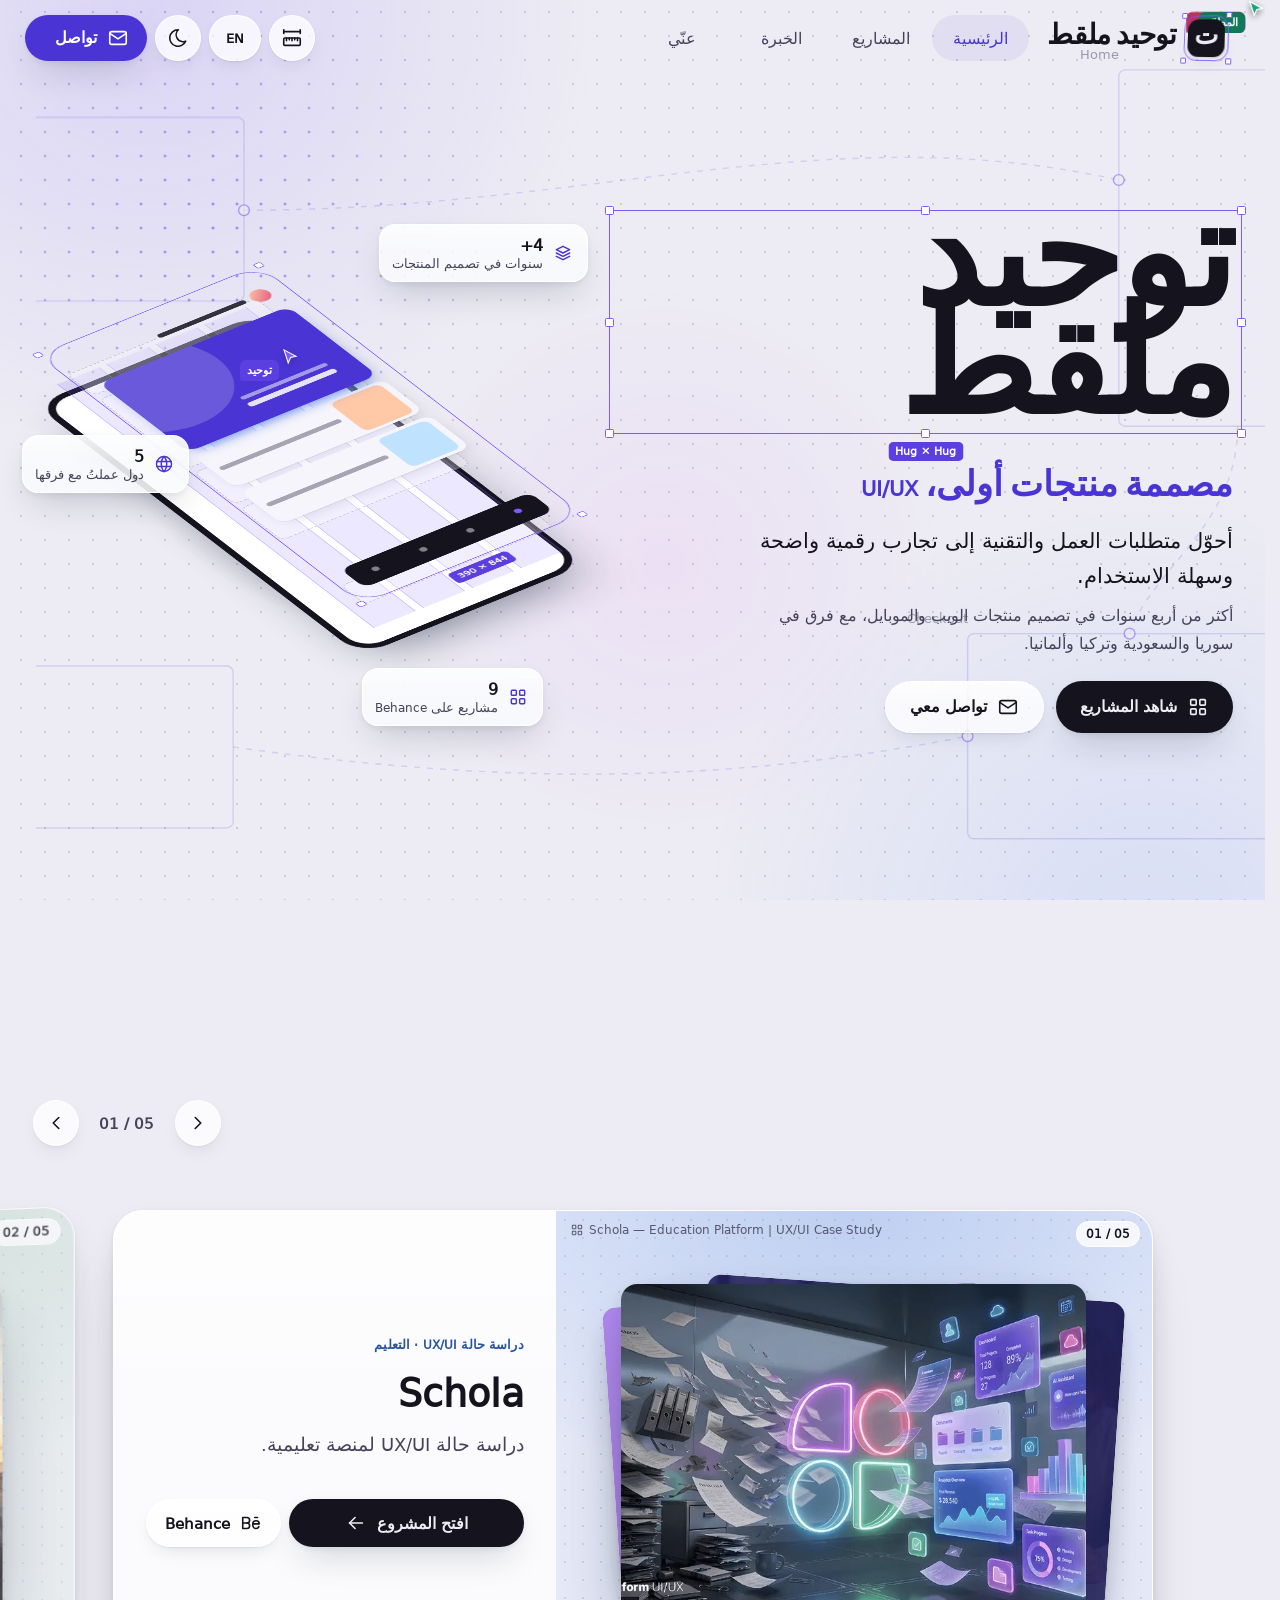
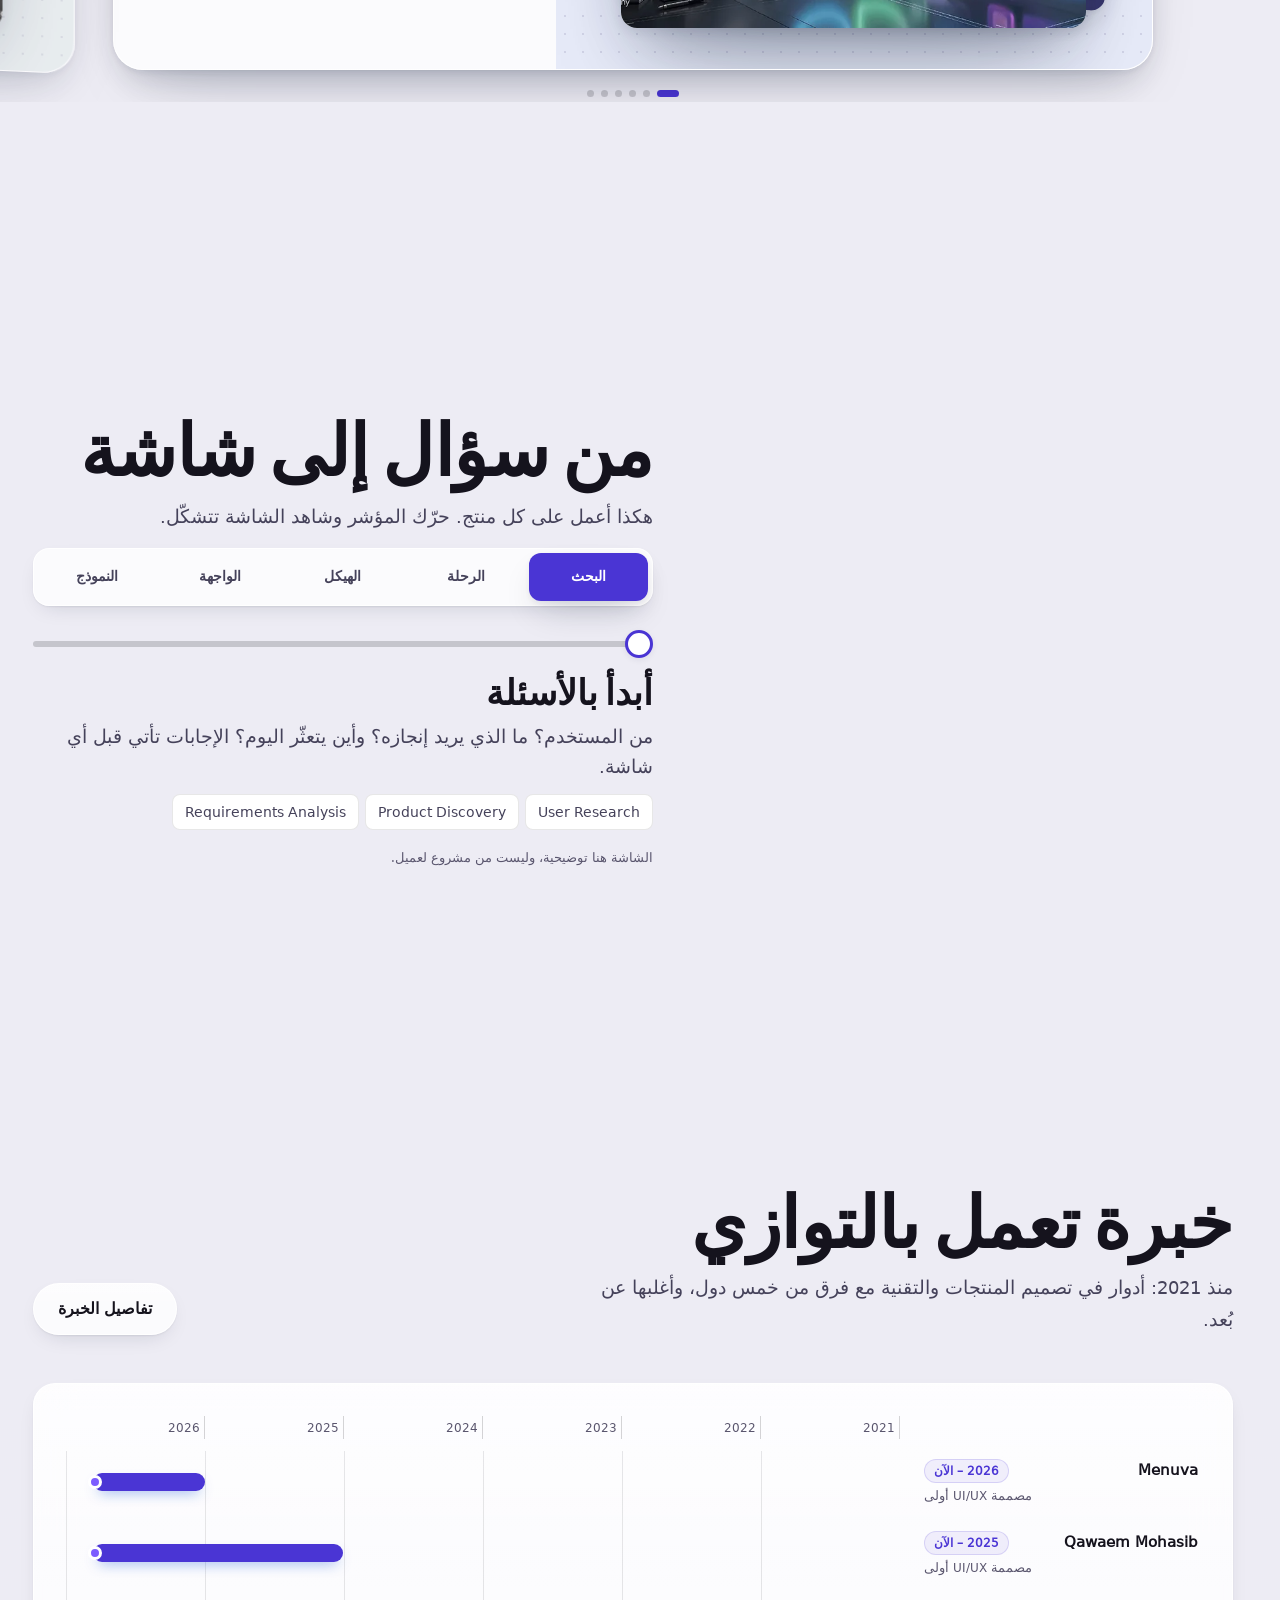
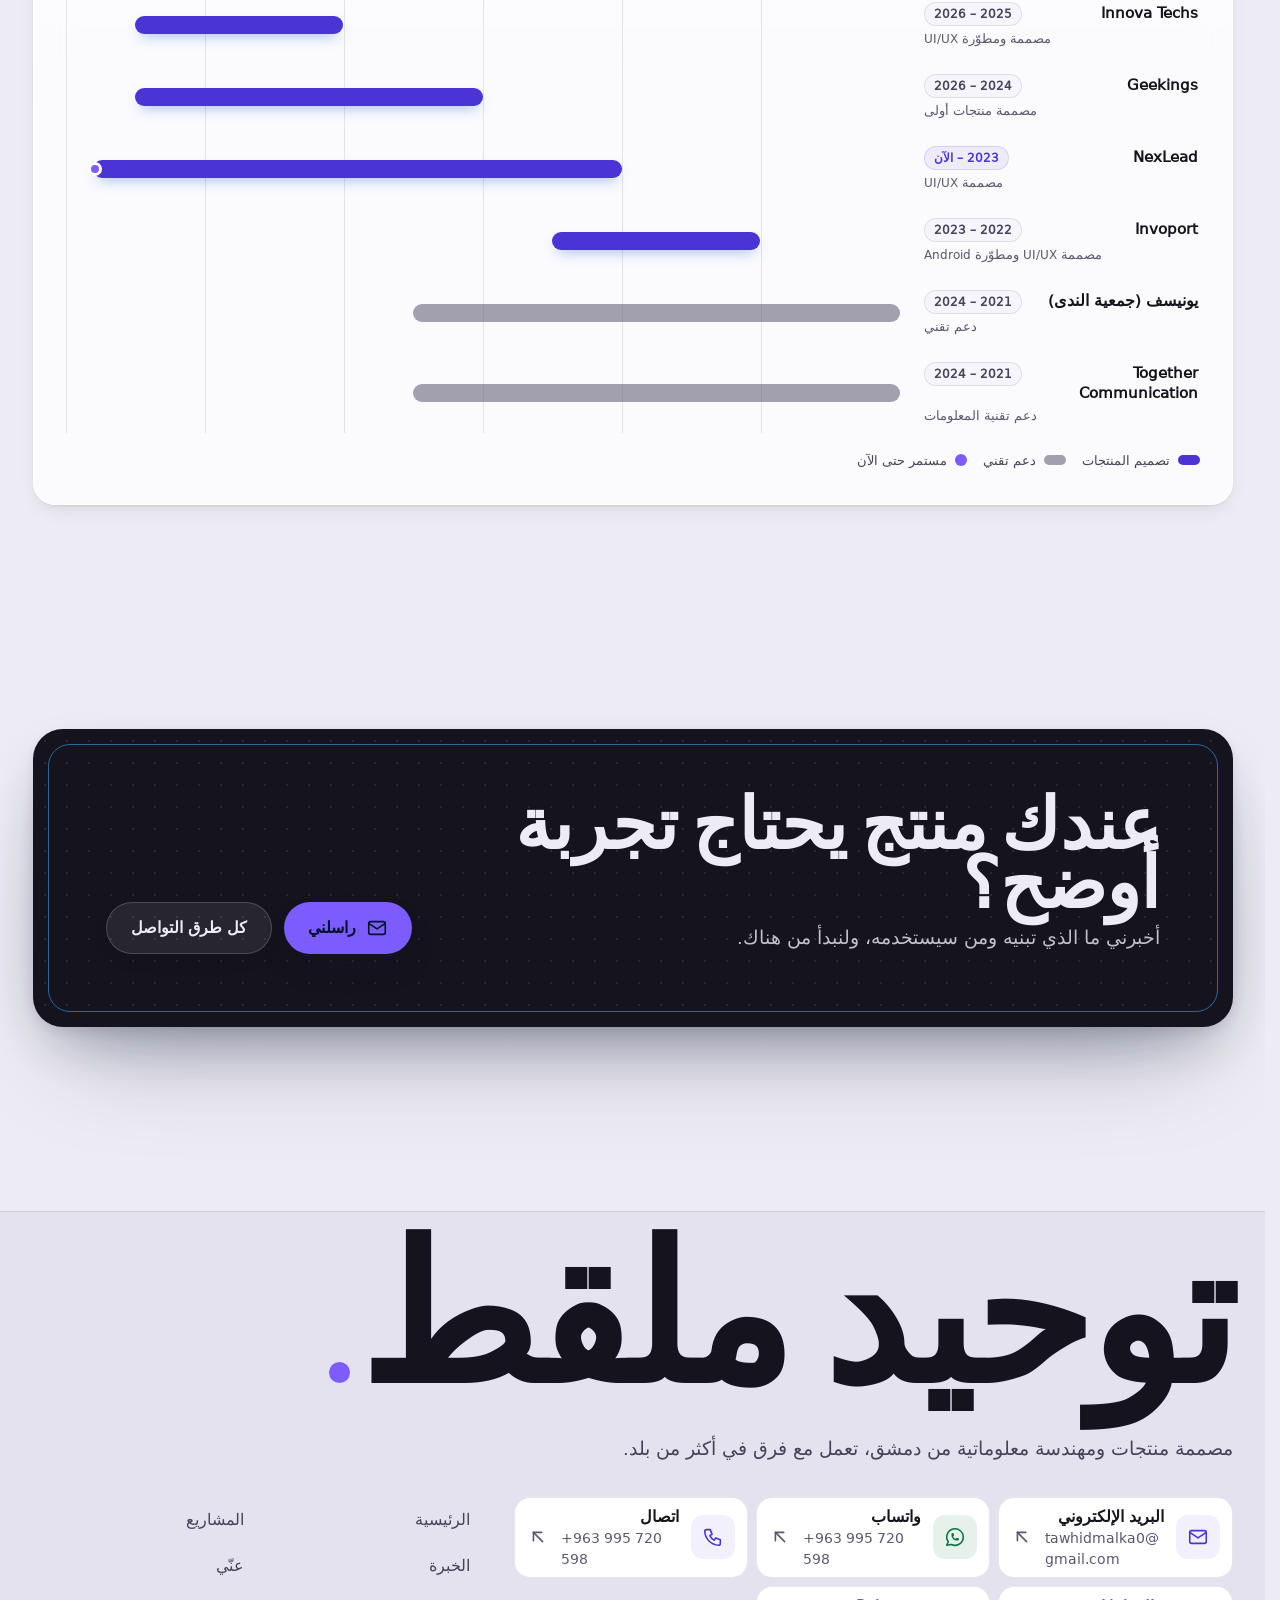
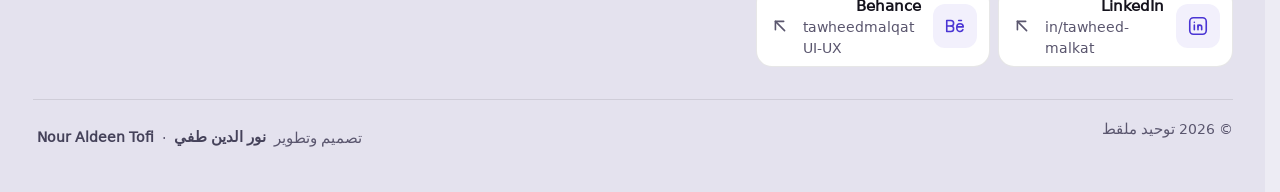
==== commit 3dad3b9b: "Timeline: one tidy row per role on phones — company and years, then the role, then the bar with its " ====
--- a/index.html
+++ b/index.html
@@ -244,7 +244,7 @@
 <div class="sec-head"><div><h2 class="sec-h slide"><span data-l="ar">خبرة تعمل بالتوازي</span><span data-l="en" lang="en">Experience, side by side</span></h2>
 <p class="sec-p rv"><span data-l="ar">منذ 2021: أدوار في تصميم المنتجات والتقنية مع فرق من خمس دول، وأغلبها عن بُعد.</span><span data-l="en" lang="en">Since 2021: product design and technical roles with teams from five countries, mostly remote.</span></p></div>
 <a class="btn btn-g d-only" href="experience.html"><span data-l="ar">تفاصيل الخبرة</span><span data-l="en" lang="en">Experience in detail</span></a></div>
-<div class="gt glass-soft rv" data-spec="box" data-spec-name="Timeline"><div class="gt-axis" aria-hidden="true"><span class="num">2021</span><span class="num">2022</span><span class="num">2023</span><span class="num">2024</span><span class="num">2025</span><span class="num">2026</span></div><div class="gt-rows"><a class="gt-row" href="experience.html#role-menuva" style="--n:0"><span class="gt-lbl"><b><span data-l="ar">Menuva</span><span data-l="en" lang="en">Menuva</span></b><small><span data-l="ar">مصممة UI/UX أولى</span><span data-l="en" lang="en">Senior UI/UX Designer</span>، <span class="num"><span data-l="ar">2026 – الآن</span><span data-l="en" lang="en">2026 – present</span></span></small></span><span class="gt-track"><span class="gt-bar gt-live" style="--s:0.8333;--e:0.9667"></span></span></a><a class="gt-row" href="experience.html#role-qawaem" style="--n:1"><span class="gt-lbl"><b><span data-l="ar">Qawaem Mohasib</span><span data-l="en" lang="en">Qawaem Mohasib</span></b><small><span data-l="ar">مصممة UI/UX أولى</span><span data-l="en" lang="en">Senior UI/UX Designer</span>، <span class="num"><span data-l="ar">2025 – الآن</span><span data-l="en" lang="en">2025 – present</span></span></small></span><span class="gt-track"><span class="gt-bar gt-live" style="--s:0.6667;--e:0.9667"></span></span></a><a class="gt-row" href="experience.html#role-innova" style="--n:2"><span class="gt-lbl"><b><span data-l="ar">Innova Techs</span><span data-l="en" lang="en">Innova Techs</span></b><small><span data-l="ar">مصممة ومطوّرة UI/UX</span><span data-l="en" lang="en">UI/UX Designer & Developer</span>، <span class="num"><span data-l="ar">2025 – 2026</span><span data-l="en" lang="en">2025 – 2026</span></span></small></span><span class="gt-track"><span class="gt-bar" style="--s:0.6667;--e:0.9167"></span></span></a><a class="gt-row" href="experience.html#role-geekings" style="--n:3"><span class="gt-lbl"><b><span data-l="ar">Geekings</span><span data-l="en" lang="en">Geekings</span></b><small><span data-l="ar">مصممة منتجات أولى</span><span data-l="en" lang="en">Senior Product Designer</span>، <span class="num"><span data-l="ar">2024 – 2026</span><span data-l="en" lang="en">2024 – 2026</span></span></small></span><span class="gt-track"><span class="gt-bar" style="--s:0.5000;--e:0.9167"></span></span></a><a class="gt-row" href="experience.html#role-nexlead" style="--n:4"><span class="gt-lbl"><b><span data-l="ar">NexLead</span><span data-l="en" lang="en">NexLead</span></b><small><span data-l="ar">مصممة UI/UX</span><span data-l="en" lang="en">UI/UX Designer</span>، <span class="num"><span data-l="ar">2023 – الآن</span><span data-l="en" lang="en">2023 – present</span></span></small></span><span class="gt-track"><span class="gt-bar gt-live" style="--s:0.3333;--e:0.9667"></span></span></a><a class="gt-row" href="experience.html#role-invoport" style="--n:5"><span class="gt-lbl"><b><span data-l="ar">Invoport</span><span data-l="en" lang="en">Invoport</span></b><small><span data-l="ar">مصممة UI/UX ومطوّرة Android</span><span data-l="en" lang="en">UI/UX Designer & Android Developer</span>، <span class="num"><span data-l="ar">2022 – 2023</span><span data-l="en" lang="en">2022 – 2023</span></span></small></span><span class="gt-track"><span class="gt-bar" style="--s:0.1667;--e:0.4167"></span></span></a><a class="gt-row gt-it" href="experience.html#role-unicef" style="--n:6"><span class="gt-lbl"><b><span data-l="ar">يونيسف (جمعية الندى)</span><span data-l="en" lang="en">UNICEF (Al Nada Charity)</span></b><small><span data-l="ar">دعم تقني</span><span data-l="en" lang="en">IT Support</span>، <span class="num"><span data-l="ar">2021 – 2024</span><span data-l="en" lang="en">2021 – 2024</span></span></small></span><span class="gt-track"><span class="gt-bar" style="--s:0.0000;--e:0.5833"></span></span></a><a class="gt-row gt-it" href="experience.html#role-together" style="--n:7"><span class="gt-lbl"><b><span data-l="ar">Together Communication</span><span data-l="en" lang="en">Together Communication</span></b><small><span data-l="ar">دعم تقنية المعلومات</span><span data-l="en" lang="en">Information Technology Support</span>، <span class="num"><span data-l="ar">2021 – 2024</span><span data-l="en" lang="en">2021 – 2024</span></span></small></span><span class="gt-track"><span class="gt-bar" style="--s:0.0000;--e:0.5833"></span></span></a></div><div class="gt-key"><span><i></i><span data-l="ar">تصميم المنتجات</span><span data-l="en" lang="en">Product design</span></span><span><i class="it"></i><span data-l="ar">دعم تقني</span><span data-l="en" lang="en">IT support</span></span><span><i class="live"></i><span data-l="ar">مستمر حتى الآن</span><span data-l="en" lang="en">Ongoing</span></span></div></div>
+<div class="gt glass-soft rv" data-spec="box" data-spec-name="Timeline"><div class="gt-axis" aria-hidden="true"><span class="num">2021</span><span class="num">2022</span><span class="num">2023</span><span class="num">2024</span><span class="num">2025</span><span class="num">2026</span></div><div class="gt-rows"><a class="gt-row" href="experience.html#role-menuva" style="--n:0"><span class="gt-lbl"><span class="gt-top"><b><span data-l="ar">Menuva</span><span data-l="en" lang="en">Menuva</span></b><span class="gt-yrs num"><span data-l="ar">2026 – الآن</span><span data-l="en" lang="en">2026 – present</span></span></span><small class="gt-role"><span data-l="ar">مصممة UI/UX أولى</span><span data-l="en" lang="en">Senior UI/UX Designer</span></small></span><span class="gt-track"><span class="gt-bar gt-live" style="--s:0.8333;--e:0.9667"></span></span></a><a class="gt-row" href="experience.html#role-qawaem" style="--n:1"><span class="gt-lbl"><span class="gt-top"><b><span data-l="ar">Qawaem Mohasib</span><span data-l="en" lang="en">Qawaem Mohasib</span></b><span class="gt-yrs num"><span data-l="ar">2025 – الآن</span><span data-l="en" lang="en">2025 – present</span></span></span><small class="gt-role"><span data-l="ar">مصممة UI/UX أولى</span><span data-l="en" lang="en">Senior UI/UX Designer</span></small></span><span class="gt-track"><span class="gt-bar gt-live" style="--s:0.6667;--e:0.9667"></span></span></a><a class="gt-row" href="experience.html#role-innova" style="--n:2"><span class="gt-lbl"><span class="gt-top"><b><span data-l="ar">Innova Techs</span><span data-l="en" lang="en">Innova Techs</span></b><span class="gt-yrs num"><span data-l="ar">2025 – 2026</span><span data-l="en" lang="en">2025 – 2026</span></span></span><small class="gt-role"><span data-l="ar">مصممة ومطوّرة UI/UX</span><span data-l="en" lang="en">UI/UX Designer & Developer</span></small></span><span class="gt-track"><span class="gt-bar" style="--s:0.6667;--e:0.9167"></span></span></a><a class="gt-row" href="experience.html#role-geekings" style="--n:3"><span class="gt-lbl"><span class="gt-top"><b><span data-l="ar">Geekings</span><span data-l="en" lang="en">Geekings</span></b><span class="gt-yrs num"><span data-l="ar">2024 – 2026</span><span data-l="en" lang="en">2024 – 2026</span></span></span><small class="gt-role"><span data-l="ar">مصممة منتجات أولى</span><span data-l="en" lang="en">Senior Product Designer</span></small></span><span class="gt-track"><span class="gt-bar" style="--s:0.5000;--e:0.9167"></span></span></a><a class="gt-row" href="experience.html#role-nexlead" style="--n:4"><span class="gt-lbl"><span class="gt-top"><b><span data-l="ar">NexLead</span><span data-l="en" lang="en">NexLead</span></b><span class="gt-yrs num"><span data-l="ar">2023 – الآن</span><span data-l="en" lang="en">2023 – present</span></span></span><small class="gt-role"><span data-l="ar">مصممة UI/UX</span><span data-l="en" lang="en">UI/UX Designer</span></small></span><span class="gt-track"><span class="gt-bar gt-live" style="--s:0.3333;--e:0.9667"></span></span></a><a class="gt-row" href="experience.html#role-invoport" style="--n:5"><span class="gt-lbl"><span class="gt-top"><b><span data-l="ar">Invoport</span><span data-l="en" lang="en">Invoport</span></b><span class="gt-yrs num"><span data-l="ar">2022 – 2023</span><span data-l="en" lang="en">2022 – 2023</span></span></span><small class="gt-role"><span data-l="ar">مصممة UI/UX ومطوّرة Android</span><span data-l="en" lang="en">UI/UX Designer & Android Developer</span></small></span><span class="gt-track"><span class="gt-bar" style="--s:0.1667;--e:0.4167"></span></span></a><a class="gt-row gt-it" href="experience.html#role-unicef" style="--n:6"><span class="gt-lbl"><span class="gt-top"><b><span data-l="ar">يونيسف (جمعية الندى)</span><span data-l="en" lang="en">UNICEF (Al Nada Charity)</span></b><span class="gt-yrs num"><span data-l="ar">2021 – 2024</span><span data-l="en" lang="en">2021 – 2024</span></span></span><small class="gt-role"><span data-l="ar">دعم تقني</span><span data-l="en" lang="en">IT Support</span></small></span><span class="gt-track"><span class="gt-bar" style="--s:0.0000;--e:0.5833"></span></span></a><a class="gt-row gt-it" href="experience.html#role-together" style="--n:7"><span class="gt-lbl"><span class="gt-top"><b><span data-l="ar">Together Communication</span><span data-l="en" lang="en">Together Communication</span></b><span class="gt-yrs num"><span data-l="ar">2021 – 2024</span><span data-l="en" lang="en">2021 – 2024</span></span></span><small class="gt-role"><span data-l="ar">دعم تقنية المعلومات</span><span data-l="en" lang="en">Information Technology Support</span></small></span><span class="gt-track"><span class="gt-bar" style="--s:0.0000;--e:0.5833"></span></span></a></div><div class="gt-key"><span><i></i><span data-l="ar">تصميم المنتجات</span><span data-l="en" lang="en">Product design</span></span><span><i class="it"></i><span data-l="ar">دعم تقني</span><span data-l="en" lang="en">IT support</span></span><span><i class="live"></i><span data-l="ar">مستمر حتى الآن</span><span data-l="en" lang="en">Ongoing</span></span></div></div>
 <a class="btn btn-g m-only" href="experience.html" style="width:100%;margin-top:var(--s-5)"><span data-l="ar">تفاصيل الخبرة</span><span data-l="en" lang="en">Experience in detail</span></a>
 </div></section>
 <section class="sec"><div class="wrap"><div class="cta-band rv" data-spec="box" data-spec-name="Banner"><span class="cta-sel" aria-hidden="true"></span>
--- a/assets/css/site.css
+++ b/assets/css/site.css
@@ -1267,3 +1267,34 @@
 .pj-back{min-width:0}
 .pj-back>span{overflow:hidden;text-overflow:ellipsis;white-space:nowrap}
 @media (max-width:359px){.pj-pager{gap:4px}.pj-pager .num{font-size:.8rem}}
+
+/* ---------- timeline v2: one tidy row per role ---------- */
+.gt-top{display:flex;align-items:flex-start;justify-content:space-between;gap:var(--s-2);width:100%;min-width:0}
+.gt-top b{font-weight:700;font-size:var(--t-md);min-width:0;line-height:1.3;text-wrap:balance}
+.gt-yrs{flex:none;font-size:12px;font-weight:600;line-height:1;color:var(--ink-2);background:var(--surface-2);border:1px solid var(--line);padding:5px 9px;border-radius:var(--r-pill)}
+.gt-row:has(.gt-live) .gt-yrs{color:var(--brand);background:var(--brand-soft);border-color:var(--brand-tint)}
+.gt-role{display:block;font-size:var(--t-xs);color:var(--ink-3);line-height:1.45;margin-top:3px}
+@media (max-width:899px){
+  .gt{padding:var(--s-3) var(--s-3) var(--s-4)}
+  .gt-axis{padding-inline:8px;margin-bottom:var(--s-1)}
+  .gt-axis span{border:0;padding:0;font-size:11px;letter-spacing:.02em}
+  .gt-rows{gap:0}
+  .gt-rows::before{display:none}
+  .gt-row{min-height:0;padding:14px 8px;border-bottom:1px solid var(--line);border-radius:0}
+  .gt-row:last-child{border-bottom:0}
+  .gt-lbl{display:block;margin:0 0 10px;padding:0}
+  /* the years live inside the track as faint ticks, so no line ever crosses the text */
+  .gt-track{height:10px;border-radius:5px;
+    background:repeating-linear-gradient(90deg,transparent 0 calc(100% / 6 - 1px),var(--line-2) calc(100% / 6 - 1px) calc(100% / 6)),color-mix(in srgb,var(--ink) 5%,transparent)}
+  .gt-bar{border-radius:5px;box-shadow:0 4px 10px -4px rgba(74,53,212,.55)}
+  .gt-live::after{width:12px;height:12px;margin-top:-6px;border-width:2px}
+  .gt-key{margin-top:var(--s-3);padding-inline:8px;gap:var(--s-2) var(--s-4)}
+  a.gt-row:hover{background:transparent}
+  a.gt-row:active{background:var(--brand-soft)}
+}
+@media (min-width:900px){
+  .gt-axis{margin-inline-start:300px}
+  .gt-rows::before{inset-inline-start:300px}
+  .gt-row{grid-template-columns:300px 1fr}
+  .gt-lbl{padding-inline-end:var(--s-5)}
+}
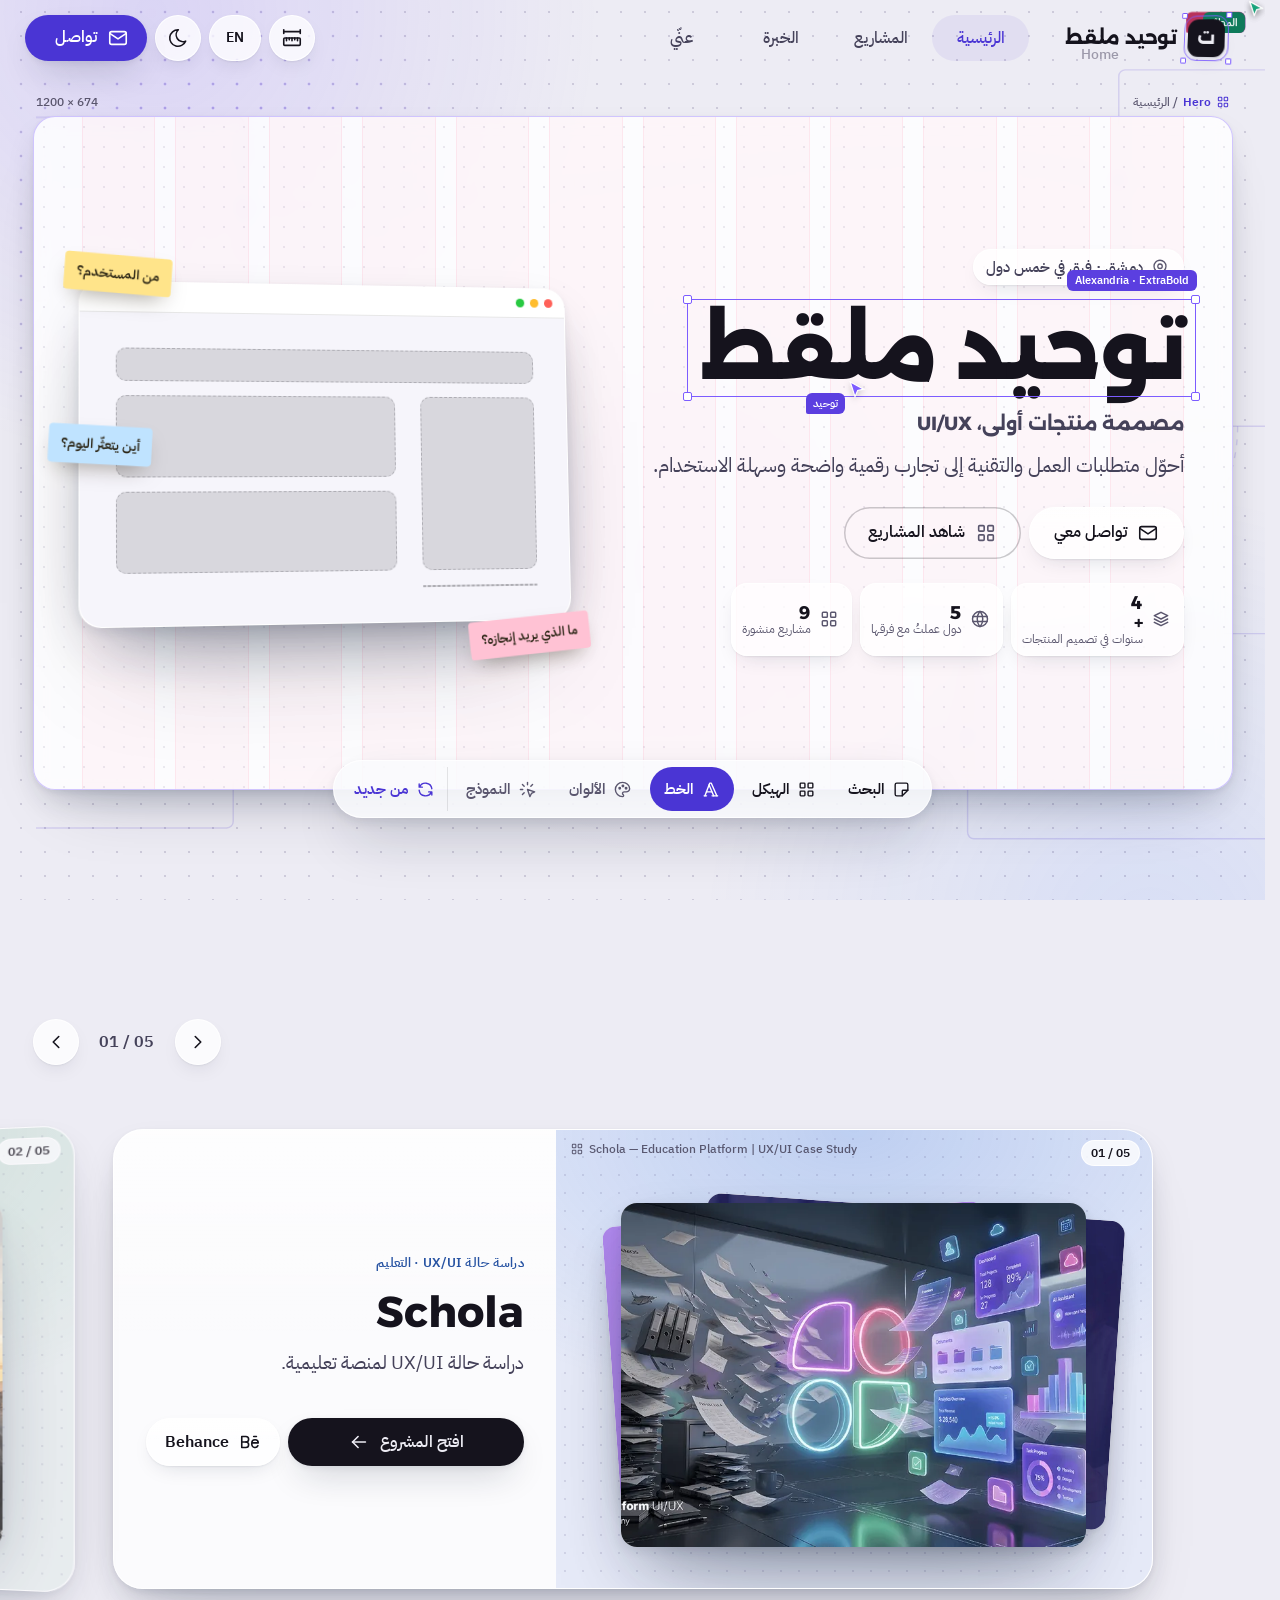
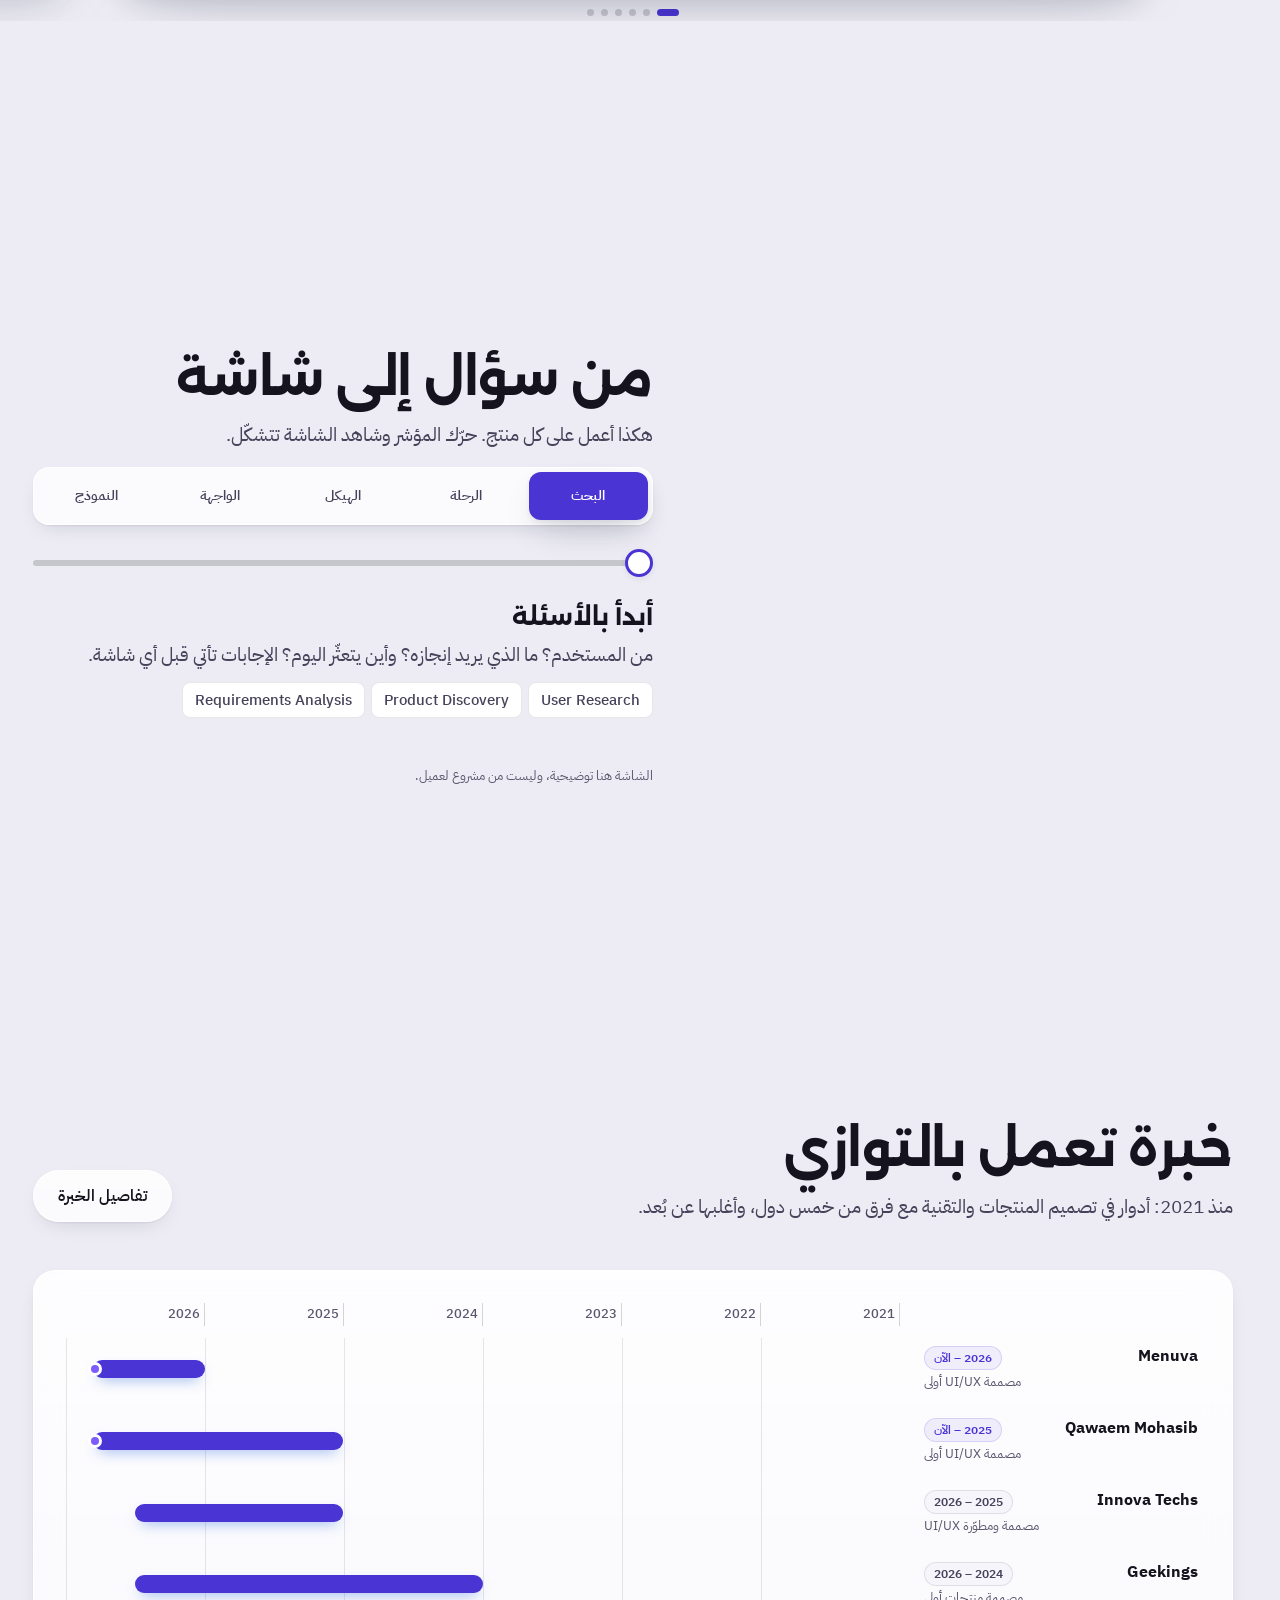
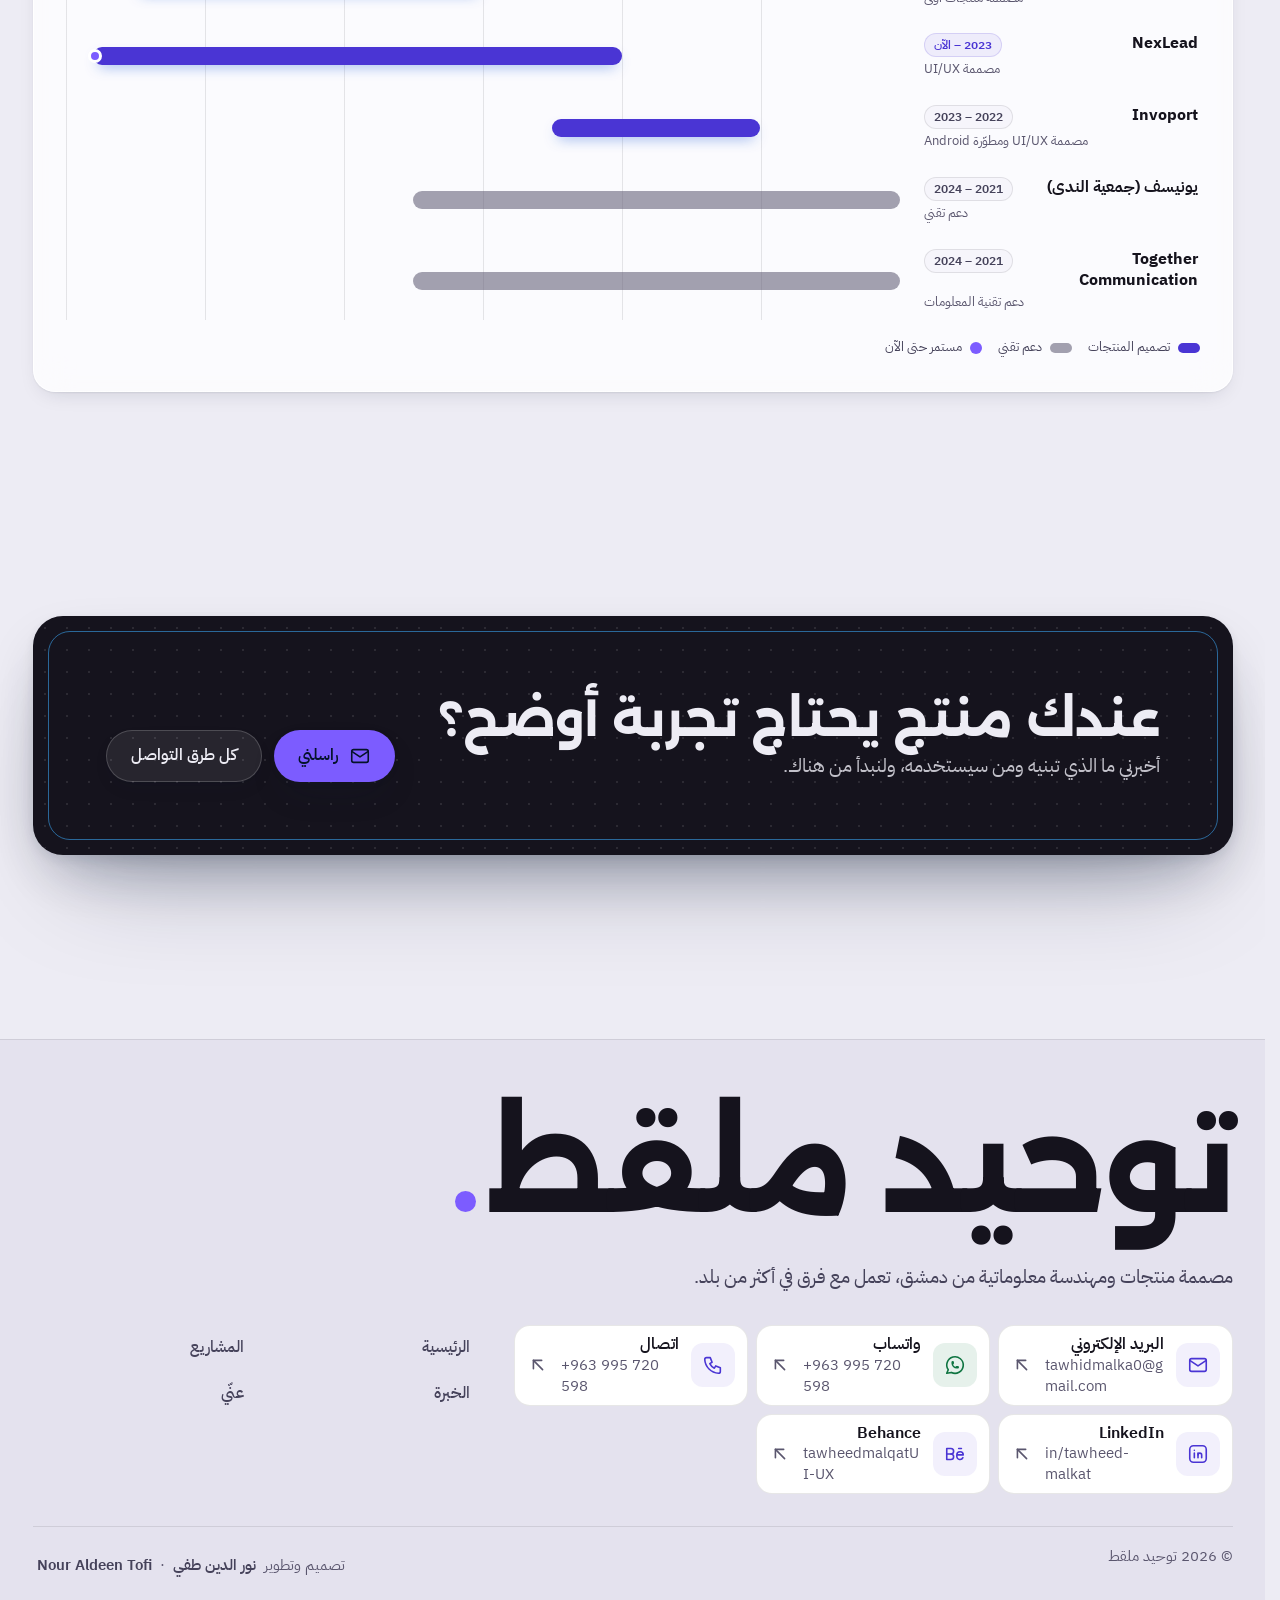
==== commit 864c82ee: "A hero that designs itself, one skill per stage, and new type: Alexandria with IBM Plex Sans Arabic" ====
--- a/index.html
+++ b/index.html
@@ -10,7 +10,7 @@
 <meta name="color-scheme" content="light dark">
 <meta name="theme-color" id="metaTheme" content="#ECEEF1">
 <script>(function(){try{var r=document.documentElement,t=localStorage.getItem('tm-theme'),l=localStorage.getItem('tm-lang');if(t==='dark')r.dataset.theme='dark';if(l==='en'){r.lang='en';r.dir='ltr';document.title=r.dataset.titleEn}if(!sessionStorage.getItem('tm-intro')&&!matchMedia('(prefers-reduced-motion: reduce)').matches)r.classList.add('intro');}catch(e){}})();</script>
-<link rel="preload" href="assets/fonts/reem-kufi-arabic-700-normal.woff2" as="font" type="font/woff2" crossorigin><link rel="preload" href="assets/fonts/reem-kufi-arabic-600-normal.woff2" as="font" type="font/woff2" crossorigin><link rel="preload" href="assets/fonts/reem-kufi-latin-700-normal.woff2" as="font" type="font/woff2" crossorigin><link rel="preload" href="assets/fonts/reem-kufi-latin-600-normal.woff2" as="font" type="font/woff2" crossorigin><link rel="preload" href="assets/fonts/readex-pro-arabic-400-normal.woff2" as="font" type="font/woff2" crossorigin><link rel="preload" href="assets/fonts/readex-pro-arabic-500-normal.woff2" as="font" type="font/woff2" crossorigin><link rel="preload" href="assets/fonts/readex-pro-arabic-600-normal.woff2" as="font" type="font/woff2" crossorigin><link rel="preload" href="assets/fonts/readex-pro-latin-400-normal.woff2" as="font" type="font/woff2" crossorigin><link rel="preload" href="assets/fonts/readex-pro-latin-500-normal.woff2" as="font" type="font/woff2" crossorigin><link rel="preload" href="assets/fonts/readex-pro-latin-600-normal.woff2" as="font" type="font/woff2" crossorigin>
+<link rel="preload" href="assets/fonts/alexandria-arabic-800-normal.woff2" as="font" type="font/woff2" crossorigin><link rel="preload" href="assets/fonts/alexandria-arabic-700-normal.woff2" as="font" type="font/woff2" crossorigin><link rel="preload" href="assets/fonts/alexandria-latin-800-normal.woff2" as="font" type="font/woff2" crossorigin><link rel="preload" href="assets/fonts/alexandria-latin-700-normal.woff2" as="font" type="font/woff2" crossorigin><link rel="preload" href="assets/fonts/ibm-plex-sans-arabic-arabic-400-normal.woff2" as="font" type="font/woff2" crossorigin><link rel="preload" href="assets/fonts/ibm-plex-sans-arabic-arabic-500-normal.woff2" as="font" type="font/woff2" crossorigin><link rel="preload" href="assets/fonts/ibm-plex-sans-arabic-arabic-600-normal.woff2" as="font" type="font/woff2" crossorigin><link rel="preload" href="assets/fonts/ibm-plex-sans-arabic-latin-400-normal.woff2" as="font" type="font/woff2" crossorigin><link rel="preload" href="assets/fonts/ibm-plex-sans-arabic-latin-600-normal.woff2" as="font" type="font/woff2" crossorigin>
 <link rel="stylesheet" href="assets/css/site.css">
 <link rel="icon" href="assets/img/favicon.svg" type="image/svg+xml">
 <link rel="apple-touch-icon" href="assets/img/apple-touch-icon.png">
@@ -48,7 +48,7 @@
   <path d="M5 12l5 5l10 -10" /></symbol><symbol id="i-chevron-down" viewBox="0 0 24 24" fill="none" stroke="currentColor" stroke-width="1.75" stroke-linecap="round" stroke-linejoin="round"><path stroke="none" d="M0 0h24v24H0z" fill="none" />
   <path d="M6 9l6 6l6 -6" /></symbol><symbol id="i-chevron-left" viewBox="0 0 24 24" fill="none" stroke="currentColor" stroke-width="1.75" stroke-linecap="round" stroke-linejoin="round"><path stroke="none" d="M0 0h24v24H0z" fill="none" />
   <path d="M15 6l-6 6l6 6" /></symbol><symbol id="i-chevron-right" viewBox="0 0 24 24" fill="none" stroke="currentColor" stroke-width="1.75" stroke-linecap="round" stroke-linejoin="round"><path stroke="none" d="M0 0h24v24H0z" fill="none" />
-  <path d="M9 6l6 6l-6 6" /></symbol><symbol id="i-clock" viewBox="0 0 24 24" fill="none" stroke="currentColor" stroke-width="1.75" stroke-linecap="round" stroke-linejoin="round"><path stroke="none" d="M0 0h24v24H0z" fill="none" />
+  <path d="M9 6l6 6l-6 6" /></symbol><symbol id="i-click" viewBox="0 0 24 24" fill="none" stroke="currentColor" stroke-width="1.75" stroke-linecap="round" stroke-linejoin="round"><path d="M3 12l3 0"/><path d="M12 3l0 3"/><path d="M7.8 7.8l-2.2 -2.2"/><path d="M16.2 7.8l2.2 -2.2"/><path d="M7.8 16.2l-2.2 2.2"/><path d="M12 12l9 3l-4 2l-2 4l-3 -9"/></symbol><symbol id="i-clock" viewBox="0 0 24 24" fill="none" stroke="currentColor" stroke-width="1.75" stroke-linecap="round" stroke-linejoin="round"><path stroke="none" d="M0 0h24v24H0z" fill="none" />
   <path d="M3 12a9 9 0 1 0 18 0a9 9 0 0 0 -18 0" />
   <path d="M12 7v5l3 3" /></symbol><symbol id="i-components" viewBox="0 0 24 24" fill="none" stroke="currentColor" stroke-width="1.75" stroke-linecap="round" stroke-linejoin="round"><path stroke="none" d="M0 0h24v24H0z" fill="none" />
   <path d="M3 12l3 3l3 -3l-3 -3l-3 3" />
@@ -104,7 +104,7 @@
   <path d="M5 15h2a2 2 0 0 1 2 2v2" />
   <path d="M5 9h2a2 2 0 0 0 2 -2v-2" /></symbol><symbol id="i-minus" viewBox="0 0 24 24" fill="none" stroke="currentColor" stroke-width="1.75" stroke-linecap="round" stroke-linejoin="round"><path stroke="none" d="M0 0h24v24H0z" fill="none" />
   <path d="M5 12l14 0" /></symbol><symbol id="i-moon" viewBox="0 0 24 24" fill="none" stroke="currentColor" stroke-width="1.75" stroke-linecap="round" stroke-linejoin="round"><path stroke="none" d="M0 0h24v24H0z" fill="none" />
-  <path d="M12 3c.132 0 .263 0 .393 0a7.5 7.5 0 0 0 7.92 12.446a9 9 0 1 1 -8.313 -12.454l0 .008" /></symbol><symbol id="i-palette" viewBox="0 0 24 24" fill="none" stroke="currentColor" stroke-width="1.75" stroke-linecap="round" stroke-linejoin="round"><path stroke="none" d="M0 0h24v24H0z" fill="none" />
+  <path d="M12 3c.132 0 .263 0 .393 0a7.5 7.5 0 0 0 7.92 12.446a9 9 0 1 1 -8.313 -12.454l0 .008" /></symbol><symbol id="i-note" viewBox="0 0 24 24" fill="none" stroke="currentColor" stroke-width="1.75" stroke-linecap="round" stroke-linejoin="round"><path d="M13 20l7 -7"/><path d="M13 20v-6a1 1 0 0 1 1 -1h6v-7a2 2 0 0 0 -2 -2h-12a2 2 0 0 0 -2 2v12a2 2 0 0 0 2 2h7"/></symbol><symbol id="i-palette" viewBox="0 0 24 24" fill="none" stroke="currentColor" stroke-width="1.75" stroke-linecap="round" stroke-linejoin="round"><path stroke="none" d="M0 0h24v24H0z" fill="none" />
   <path d="M12 21a9 9 0 0 1 0 -18c4.97 0 9 3.582 9 8c0 1.06 -.474 2.078 -1.318 2.828c-.844 .75 -1.989 1.172 -3.182 1.172h-2.5a2 2 0 0 0 -1 3.75a1.3 1.3 0 0 1 -1 2.25" />
   <path d="M7.5 10.5a1 1 0 1 0 2 0a1 1 0 1 0 -2 0" />
   <path d="M11.5 7.5a1 1 0 1 0 2 0a1 1 0 1 0 -2 0" />
@@ -112,7 +112,7 @@
   <path d="M5 4h4l2 5l-2.5 1.5a11 11 0 0 0 5 5l1.5 -2.5l5 2v4a2 2 0 0 1 -2 2a16 16 0 0 1 -15 -15a2 2 0 0 1 2 -2" /></symbol><symbol id="i-plus" viewBox="0 0 24 24" fill="none" stroke="currentColor" stroke-width="1.75" stroke-linecap="round" stroke-linejoin="round"><path stroke="none" d="M0 0h24v24H0z" fill="none" />
   <path d="M12 5l0 14" />
   <path d="M5 12l14 0" /></symbol><symbol id="i-pointer" viewBox="0 0 24 24" fill="none" stroke="currentColor" stroke-width="1.75" stroke-linecap="round" stroke-linejoin="round"><path stroke="none" d="M0 0h24v24H0z" fill="none" />
-  <path d="M7.904 17.563a1.2 1.2 0 0 0 2.228 .308l2.09 -3.093l4.907 4.907a1.067 1.067 0 0 0 1.509 0l1.047 -1.047a1.067 1.067 0 0 0 0 -1.509l-4.907 -4.907l3.113 -2.09a1.2 1.2 0 0 0 -.309 -2.228l-13.582 -3.904l3.904 13.563" /></symbol><symbol id="i-route" viewBox="0 0 24 24" fill="none" stroke="currentColor" stroke-width="1.75" stroke-linecap="round" stroke-linejoin="round"><path stroke="none" d="M0 0h24v24H0z" fill="none" />
+  <path d="M7.904 17.563a1.2 1.2 0 0 0 2.228 .308l2.09 -3.093l4.907 4.907a1.067 1.067 0 0 0 1.509 0l1.047 -1.047a1.067 1.067 0 0 0 0 -1.509l-4.907 -4.907l3.113 -2.09a1.2 1.2 0 0 0 -.309 -2.228l-13.582 -3.904l3.904 13.563" /></symbol><symbol id="i-refresh" viewBox="0 0 24 24" fill="none" stroke="currentColor" stroke-width="1.75" stroke-linecap="round" stroke-linejoin="round"><path d="M20 11a8.1 8.1 0 0 0 -15.5 -2m-.5 -4v4h4"/><path d="M4 13a8.1 8.1 0 0 0 15.5 2m.5 4v-4h-4"/></symbol><symbol id="i-route" viewBox="0 0 24 24" fill="none" stroke="currentColor" stroke-width="1.75" stroke-linecap="round" stroke-linejoin="round"><path stroke="none" d="M0 0h24v24H0z" fill="none" />
   <path d="M3 19a2 2 0 1 0 4 0a2 2 0 0 0 -4 0" />
   <path d="M19 7a2 2 0 1 0 0 -4a2 2 0 0 0 0 4" />
   <path d="M11 19h5.5a3.5 3.5 0 0 0 0 -7h-8a3.5 3.5 0 0 1 0 -7h4.5" /></symbol><symbol id="i-ruler-measure" viewBox="0 0 24 24" fill="none" stroke="currentColor" stroke-width="1.75" stroke-linecap="round" stroke-linejoin="round"><path stroke="none" d="M0 0h24v24H0z" fill="none" />
@@ -131,7 +131,7 @@
   <path d="M4 12l8 4l8 -4" />
   <path d="M4 16l8 4l8 -4" /></symbol><symbol id="i-sun" viewBox="0 0 24 24" fill="none" stroke="currentColor" stroke-width="1.75" stroke-linecap="round" stroke-linejoin="round"><path stroke="none" d="M0 0h24v24H0z" fill="none" />
   <path d="M8 12a4 4 0 1 0 8 0a4 4 0 1 0 -8 0" />
-  <path d="M3 12h1m8 -9v1m8 8h1m-9 8v1m-6.4 -15.4l.7 .7m12.1 -.7l-.7 .7m0 11.4l.7 .7m-12.1 -.7l-.7 .7" /></symbol><symbol id="i-user" viewBox="0 0 24 24" fill="none" stroke="currentColor" stroke-width="1.75" stroke-linecap="round" stroke-linejoin="round"><path stroke="none" d="M0 0h24v24H0z" fill="none" />
+  <path d="M3 12h1m8 -9v1m8 8h1m-9 8v1m-6.4 -15.4l.7 .7m12.1 -.7l-.7 .7m0 11.4l.7 .7m-12.1 -.7l-.7 .7" /></symbol><symbol id="i-typography" viewBox="0 0 24 24" fill="none" stroke="currentColor" stroke-width="1.75" stroke-linecap="round" stroke-linejoin="round"><path d="M4 20l3 0"/><path d="M14 20l7 0"/><path d="M6.9 15l6.9 0"/><path d="M10.2 6.3l5.8 13.7"/><path d="M5 20l6 -16l2 0l7 16"/></symbol><symbol id="i-user" viewBox="0 0 24 24" fill="none" stroke="currentColor" stroke-width="1.75" stroke-linecap="round" stroke-linejoin="round"><path stroke="none" d="M0 0h24v24H0z" fill="none" />
   <path d="M8 7a4 4 0 1 0 8 0a4 4 0 0 0 -8 0" />
   <path d="M6 21v-2a4 4 0 0 1 4 -4h4a4 4 0 0 1 4 4v2" /></symbol><symbol id="i-users" viewBox="0 0 24 24" fill="none" stroke="currentColor" stroke-width="1.75" stroke-linecap="round" stroke-linejoin="round"><path stroke="none" d="M0 0h24v24H0z" fill="none" />
   <path d="M5 7a4 4 0 1 0 8 0a4 4 0 1 0 -8 0" />
@@ -175,30 +175,31 @@
 </div></div></header>
 <div class="progress" aria-hidden="true"><i></i></div>
 <main id="main">
-<section class="hero" id="top"><div class="wrap hero-grid">
-<div class="hero-stage enter" style="--d:1" aria-hidden="true"><div class="xs-wrap"><div class="xs-scene">
-<div class="xs-floor"></div><div class="xs-l xs-base" style="--i:0"></div>
-<div class="xs-l xs-grid" style="--i:1"><i></i><i></i><i></i><i></i></div>
-<div class="xs-l xs-wire" style="--i:2"><i></i><i></i><i></i><i></i><i></i></div>
-<div class="xs-l xs-ui" style="--i:3"><div class="u-top"><span class="u-av"></span><span class="u-ln"></span></div><div class="u-hero"></div>
-<div class="u-card" style="--c:#FFC9A8"><b></b><s></s></div><div class="u-card" style="--c:#BFE3FF"><b></b><s></s></div><div class="u-nav"><i></i><i></i><i></i><i></i></div>
-<span class="xs-h h1"></span><span class="xs-h h2"></span><span class="xs-h h3"></span><span class="xs-h h4"></span><span class="xs-dim ltr">390 × 844</span></div>
-</div></div>
-<div class="hchip hchip-1"><svg class="ic " aria-hidden="true"><use href="#i-stack-2"/></svg><span><b><span class="num count" data-to="4">4</span>+</b><small><span data-l="ar">سنوات في تصميم المنتجات</span><span data-l="en" lang="en">years designing products</span></small></span></div>
-<div class="hchip hchip-2"><svg class="ic " aria-hidden="true"><use href="#i-world"/></svg><span><b><span class="num count" data-to="5">5</span></b><small><span data-l="ar">دول عملتُ مع فرقها</span><span data-l="en" lang="en">countries of teams</span></small></span></div>
-<div class="hchip hchip-3"><svg class="ic " aria-hidden="true"><use href="#i-layout-grid"/></svg><span><b><span class="num count" data-to="9">9</span></b><small><span data-l="ar">مشاريع على Behance</span><span data-l="en" lang="en">projects on Behance</span></small></span></div>
-<div class="xs-cursor"><svg viewBox="0 0 24 24" aria-hidden="true"><path d="M4 2.5 20 11l-7.2 1.6L9.6 20z"/></svg><b><span data-l="ar">توحيد</span><span data-l="en" lang="en">Tawheed</span></b></div>
+<section class="hx" id="top" data-hx><div class="wrap">
+<div class="hx-frame s1 s2 s3 s4 s5 done" data-spec="box" data-spec-name="Frame / Hero">
+<div class="hx-bar" aria-hidden="true"><span class="hx-file"><svg class="ic " aria-hidden="true"><use href="#i-layout-grid"/></svg><span>Hero</span><em>/ <span data-l="ar">الرئيسية</span><span data-l="en" lang="en">Home</span></em></span><span class="hx-dim num ltr"></span></div>
+<div class="hx-grid" aria-hidden="true"><i></i><i></i><i></i><i></i><i></i><i></i><i></i><i></i><i></i><i></i><i></i><i></i></div>
+<div class="hx-body">
+<p class="hx-kick hx-el"><svg class="ic " aria-hidden="true"><use href="#i-map-pin"/></svg><span data-l="ar">دمشق · فرق في خمس دول</span><span data-l="en" lang="en">Damascus · teams in five countries</span></p>
+<div class="hx-name-wrap hx-el"><h1 class="hx-name" data-spec="text" data-spec-name="H1"><span data-l="ar">توحيد ملقط</span><span data-l="en" lang="en">Tawheed Malkat</span></h1>
+<span class="hx-sel" aria-hidden="true"><i></i><i></i><i></i><i></i><span class="hx-spec ltr">Alexandria · ExtraBold</span></span></div>
+<p class="hx-role hx-el"><span data-l="ar">مصممة منتجات أولى، UI/UX</span><span data-l="en" lang="en">Senior Product Designer, UI/UX</span></p>
+<p class="hx-lead hx-el"><span data-l="ar">أحوّل متطلبات العمل والتقنية إلى تجارب رقمية واضحة وسهلة الاستخدام.</span><span data-l="en" lang="en">I turn business and technical requirements into clear, easy-to-use digital experiences.</span></p>
+<div class="hx-cta hx-el"><a class="btn btn-p shine hx-go" id="heroCta" href="#work"><svg class="ic " aria-hidden="true"><use href="#i-layout-grid"/></svg><span data-l="ar">شاهد المشاريع</span><span data-l="en" lang="en">See the work</span></a>
+<button class="btn btn-g" type="button" data-contact><svg class="ic " aria-hidden="true"><use href="#i-mail"/></svg><span data-l="ar">تواصل معي</span><span data-l="en" lang="en">Get in touch</span></button></div>
+<ul class="hx-stats hx-el"><li><svg class="ic " aria-hidden="true"><use href="#i-stack-2"/></svg><span><b><span class="num count" data-to="4">4</span>+</b><small><span data-l="ar">سنوات في تصميم المنتجات</span><span data-l="en" lang="en">years designing products</span></small></span></li><li><svg class="ic " aria-hidden="true"><use href="#i-world"/></svg><span><b><span class="num count" data-to="5">5</span></b><small><span data-l="ar">دول عملتُ مع فرقها</span><span data-l="en" lang="en">countries of teams</span></small></span></li><li><svg class="ic " aria-hidden="true"><use href="#i-layout-grid"/></svg><span><b><span class="num count" data-to="9">9</span></b><small><span data-l="ar">مشاريع منشورة</span><span data-l="en" lang="en">published projects</span></small></span></li></ul>
 </div>
-<div class="hero-copy">
-<div class="nm enter" style="--d:2"><h1 class="hero-name" data-spec="text" data-spec-name="H1"><span data-l="ar">توحيد ملقط</span><span data-l="en" lang="en">Tawheed Malkat</span></h1>
-<span class="nm-box" aria-hidden="true"><i></i><i></i><i></i><i></i><i></i><i></i><i></i><i></i><span class="nm-dim">Hug × Hug</span></span>
-<span class="nm-cur" aria-hidden="true"><svg viewBox="0 0 24 24" aria-hidden="true"><path d="M4 2.5 20 11l-7.2 1.6L9.6 20z"/></svg><b><span data-l="ar">توحيد</span><span data-l="en" lang="en">Tawheed</span></b></span></div>
-<p class="hero-role enter" style="--d:3" data-spec="text" data-spec-name="Subtitle"><span data-l="ar">مصممة منتجات أولى، UI/UX</span><span data-l="en" lang="en">Senior Product Designer, UI/UX</span></p>
-<p class="hero-lead enter" style="--d:4" data-spec="text" data-spec-name="Lead"><span data-l="ar">أحوّل متطلبات العمل والتقنية إلى تجارب رقمية واضحة وسهلة الاستخدام.</span><span data-l="en" lang="en">I turn business and technical requirements into clear, easy-to-use digital experiences.</span></p>
-<p class="hero-sub enter" style="--d:5"><span data-l="ar">أكثر من أربع سنوات في تصميم منتجات الويب والموبايل، مع فرق في سوريا والسعودية وتركيا وألمانيا.</span><span data-l="en" lang="en">Four-plus years designing web and mobile products with teams in Syria, Saudi Arabia, Turkey and Germany.</span></p>
-<div class="hero-cta enter" style="--d:6"><a class="btn btn-p shine" id="heroCta" href="#work" data-spec="box" data-spec-name="Button"><svg class="ic " aria-hidden="true"><use href="#i-layout-grid"/></svg><span data-l="ar">شاهد المشاريع</span><span data-l="en" lang="en">See the work</span></a>
-<button class="btn btn-g" type="button" data-contact><svg class="ic " aria-hidden="true"><use href="#i-mail"/></svg><span data-l="ar">تواصل معي</span><span data-l="en" lang="en">Get in touch</span></button></div>
-</div></div></section>
+<div class="hx-vis hx-el"><span class="hx-vis-bar" aria-hidden="true"><i></i><i></i><i></i></span><span class="hx-vis-in">
+<span class="hx-wire" aria-hidden="true"><i></i><i></i><i></i><i></i><i></i></span><img class="hx-shot on" src="assets/img/projects/schola/24.webp" width="1200" height="675" loading="eager" decoding="async" alt="من مشروع Schola" data-ar-alt="من مشروع Schola" data-en-alt="From the Schola project"><img class="hx-shot" src="assets/img/projects/avigate/25.webp" width="1200" height="675" loading="lazy" decoding="async" alt="من مشروع AviGate" data-ar-alt="من مشروع AviGate" data-en-alt="From the AviGate project"><img class="hx-shot" src="assets/img/projects/geekings-brand/39.webp" width="1200" height="675" loading="lazy" decoding="async" alt="من مشروع هوية Geekings" data-ar-alt="من مشروع هوية Geekings" data-en-alt="From the Geekings Brand Guidelines project"><img class="hx-shot" src="assets/img/projects/luxury-real-estate/05.webp" width="1200" height="805" loading="lazy" decoding="async" alt="من مشروع منصة العقارات الفاخرة" data-ar-alt="من مشروع منصة العقارات الفاخرة" data-en-alt="From the Luxury Real Estate project"></span>
+<span class="hx-notes" aria-hidden="true"><span class="hx-note hx-note-1" style="--c:var(--sticky-1)"><span data-l="ar">من المستخدم؟</span><span data-l="en" lang="en">Who is the user?</span></span><span class="hx-note hx-note-2" style="--c:var(--sticky-2)"><span data-l="ar">ما الذي يريد إنجازه؟</span><span data-l="en" lang="en">What do they need done?</span></span><span class="hx-note hx-note-3" style="--c:var(--sticky-3)"><span data-l="ar">أين يتعثّر اليوم؟</span><span data-l="en" lang="en">Where do they get stuck?</span></span></span>
+<span class="hx-swatch" aria-hidden="true"><i style="--c:var(--brand)"></i><i style="--c:var(--brand-2)"></i><i style="--c:var(--sticky-1)"></i><i style="--c:var(--ink)"></i><b class="ltr">Brand · #4A35D4</b></span></div>
+<svg class="hx-noodle" aria-hidden="true"><path/><circle r="5"/><circle r="5"/></svg>
+<span class="hx-proto" aria-hidden="true"><svg class="ic " aria-hidden="true"><use href="#i-click"/></svg><span data-l="ar">عند الضغط ← المشاريع</span><span data-l="en" lang="en">On tap → Work</span></span>
+<div class="hx-cur" aria-hidden="true"><svg viewBox="0 0 24 24" aria-hidden="true"><path d="M4 2.5 20 11l-7.2 1.6L9.6 20z"/></svg><b><span data-l="ar">توحيد</span><span data-l="en" lang="en">Tawheed</span></b></div>
+</div>
+<div class="hx-tools" role="group" aria-label="شاهد كل مرحلة من تصميم هذه الواجهة" data-ar-label="شاهد كل مرحلة من تصميم هذه الواجهة" data-en-label="See each stage of designing this page"><button type="button" data-hx-go="1" aria-pressed="true"><svg class="ic " aria-hidden="true"><use href="#i-note"/></svg><span><span data-l="ar">البحث</span><span data-l="en" lang="en">Research</span></span></button><button type="button" data-hx-go="2" aria-pressed="true"><svg class="ic " aria-hidden="true"><use href="#i-layout-grid"/></svg><span><span data-l="ar">الهيكل</span><span data-l="en" lang="en">Wireframe</span></span></button><button type="button" data-hx-go="3" aria-pressed="true"><svg class="ic " aria-hidden="true"><use href="#i-typography"/></svg><span><span data-l="ar">الخط</span><span data-l="en" lang="en">Type</span></span></button><button type="button" data-hx-go="4" aria-pressed="true"><svg class="ic " aria-hidden="true"><use href="#i-palette"/></svg><span><span data-l="ar">الألوان</span><span data-l="en" lang="en">Colour</span></span></button><button type="button" data-hx-go="5" aria-pressed="true"><svg class="ic " aria-hidden="true"><use href="#i-click"/></svg><span><span data-l="ar">النموذج</span><span data-l="en" lang="en">Prototype</span></span></button>
+<button class="hx-replay" type="button" aria-label="أعد تصميم الواجهة من البداية" data-ar-label="أعد تصميم الواجهة من البداية" data-en-label="Design it again from the start"><svg class="ic " aria-hidden="true"><use href="#i-refresh"/></svg><span><span data-l="ar">من جديد</span><span data-l="en" lang="en">Again</span></span></button></div>
+</div></section>
 
 <section class="sec pw" id="work"><div class="wrap"><div class="sec-head"><div><h2 class="sec-h slide"><span data-l="ar">شغل مختار</span><span data-l="en" lang="en">Selected work</span></h2>
 <p class="sec-p rv"><span data-l="ar">خمسة مشاريع من ملف تصميمها. اسحب بين المشاريع، وافتح أي واحد لترى شاشاته كلها.</span><span data-l="en" lang="en">Five projects from her design file. Swipe between them, and open any one to see every screen.</span></p></div><div class="pw-nav"><button class="icon-btn pw-prev" type="button" aria-label="المشروع السابق" data-ar-label="المشروع السابق" data-en-label="Previous project"><svg class="ic flip-en" aria-hidden="true"><use href="#i-chevron-right"/></svg></button><span class="pw-count num" aria-hidden="true">01 / 05</span><button class="icon-btn pw-next" type="button" aria-label="المشروع التالي" data-ar-label="المشروع التالي" data-en-label="Next project"><svg class="ic flip-en" aria-hidden="true"><use href="#i-chevron-left"/></svg></button></div></div></div>
@@ -271,7 +272,7 @@
 <aside class="ins-panel" id="insPanel" aria-label="Design tokens">
 <button class="ins-close" type="button" data-ins-close aria-label="Close inspect mode"><svg class="ic " aria-hidden="true"><use href="#i-x"/></svg></button>
 <h2>Color</h2><div class="ins-sw"><span><i style="--c:var(--ink)"></i>Ink<em data-tok="--ink"></em></span><span><i style="--c:var(--ink-2)"></i>Ink 2<em data-tok="--ink-2"></em></span><span><i style="--c:var(--brand)"></i>Brand<em data-tok="--brand"></em></span><span><i style="--c:var(--brand-2)"></i>Select<em data-tok="--brand-2"></em></span><span><i style="--c:var(--bg)"></i>Canvas<em data-tok="--bg"></em></span></div>
-<h2>Type</h2><div class="ins-type"><p><b style="font-family:var(--f-head)">Reem Kufi</b><span>Display, 600–700</span></p><p><b>Readex Pro</b><span>Text, 400–600</span></p><p><b>Scale</b><span>13 · 15 · 16 · 19 · 24 · 50 · 102</span></p></div>
+<h2>Type</h2><div class="ins-type"><p><b style="font-family:var(--f-head)">Alexandria</b><span>Display, 600–800</span></p><p><b>IBM Plex Sans Arabic</b><span>Text, 400–700</span></p><p><b>Scale</b><span>13 · 15 · 16 · 19 · 24 · 50 · 102</span></p></div>
 <h2 class="ins-hide-m">Radius</h2><div class="ins-rad ins-hide-m"><i style="--r:6px"></i><i style="--r:10px"></i><i style="--r:16px"></i><i style="--r:22px"></i><i style="--r:30px"></i></div>
 <h2 class="ins-hide-m">Spacing</h2><div class="ins-type ins-hide-m"><p><span>4 · 8 · 12 · 16 · 24 · 32 · 48 · 72 · 112</span></p></div>
 <h2 class="ins-hide-m">Elevation</h2><div class="ins-type ins-hide-m"><p><span>shadow-1 rest · shadow-2 raised · shadow-3 floating</span></p></div>
--- a/assets/css/site.css
+++ b/assets/css/site.css
@@ -5,21 +5,25 @@
    ========================================================= */
 
 /* ---------- Fonts (self-hosted; fallbacks matched per script so nothing jumps) ---------- */
-@font-face{font-family:"Readex";src:url(../fonts/readex-pro-arabic-400-normal.woff2) format("woff2");font-weight:400;font-display:optional;unicode-range:U+0600-06FF,U+0750-077F,U+0870-088E,U+0890-0891,U+0897-08E1,U+08E3-08FF,U+200C-200E,U+2010-2011,U+204F,U+2E41,U+FB50-FDFF,U+FE70-FE74,U+FE76-FEFC}
-@font-face{font-family:"Readex";src:url(../fonts/readex-pro-arabic-500-normal.woff2) format("woff2");font-weight:500;font-display:optional;unicode-range:U+0600-06FF,U+0750-077F,U+0870-088E,U+0890-0891,U+0897-08E1,U+08E3-08FF,U+200C-200E,U+2010-2011,U+204F,U+2E41,U+FB50-FDFF,U+FE70-FE74,U+FE76-FEFC}
-@font-face{font-family:"Readex";src:url(../fonts/readex-pro-arabic-600-normal.woff2) format("woff2");font-weight:600;font-display:optional;unicode-range:U+0600-06FF,U+0750-077F,U+0870-088E,U+0890-0891,U+0897-08E1,U+08E3-08FF,U+200C-200E,U+2010-2011,U+204F,U+2E41,U+FB50-FDFF,U+FE70-FE74,U+FE76-FEFC}
-@font-face{font-family:"Readex";src:url(../fonts/readex-pro-latin-400-normal.woff2) format("woff2");font-weight:400;font-display:optional;unicode-range:U+0000-00FF,U+0131,U+0152-0153,U+02BB-02BC,U+02C6,U+02DA,U+02DC,U+0304,U+0308,U+0329,U+2000-206F,U+20AC,U+2122,U+2191,U+2193,U+2212,U+2215,U+FEFF,U+FFFD}
-@font-face{font-family:"Readex";src:url(../fonts/readex-pro-latin-500-normal.woff2) format("woff2");font-weight:500;font-display:optional;unicode-range:U+0000-00FF,U+0131,U+0152-0153,U+02BB-02BC,U+02C6,U+02DA,U+02DC,U+0304,U+0308,U+0329,U+2000-206F,U+20AC,U+2122,U+2191,U+2193,U+2212,U+2215,U+FEFF,U+FFFD}
-@font-face{font-family:"Readex";src:url(../fonts/readex-pro-latin-600-normal.woff2) format("woff2");font-weight:600;font-display:optional;unicode-range:U+0000-00FF,U+0131,U+0152-0153,U+02BB-02BC,U+02C6,U+02DA,U+02DC,U+0304,U+0308,U+0329,U+2000-206F,U+20AC,U+2122,U+2191,U+2193,U+2212,U+2215,U+FEFF,U+FFFD}
-@font-face{font-family:"Reem";src:url(../fonts/reem-kufi-arabic-600-normal.woff2) format("woff2");font-weight:600;font-display:optional;unicode-range:U+0600-06FF,U+0750-077F,U+0870-088E,U+0890-0891,U+0897-08E1,U+08E3-08FF,U+200C-200E,U+2010-2011,U+204F,U+2E41,U+FB50-FDFF,U+FE70-FE74,U+FE76-FEFC}
-@font-face{font-family:"Reem";src:url(../fonts/reem-kufi-arabic-700-normal.woff2) format("woff2");font-weight:700;font-display:optional;unicode-range:U+0600-06FF,U+0750-077F,U+0870-088E,U+0890-0891,U+0897-08E1,U+08E3-08FF,U+200C-200E,U+2010-2011,U+204F,U+2E41,U+FB50-FDFF,U+FE70-FE74,U+FE76-FEFC}
-@font-face{font-family:"Reem";src:url(../fonts/reem-kufi-latin-600-normal.woff2) format("woff2");font-weight:600;font-display:optional;unicode-range:U+0000-00FF,U+0131,U+0152-0153,U+02BB-02BC,U+02C6,U+02DA,U+02DC,U+0304,U+0308,U+0329,U+2000-206F,U+20AC,U+2122,U+2191,U+2193,U+2212,U+2215,U+FEFF,U+FFFD}
-@font-face{font-family:"Reem";src:url(../fonts/reem-kufi-latin-700-normal.woff2) format("woff2");font-weight:700;font-display:optional;unicode-range:U+0000-00FF,U+0131,U+0152-0153,U+02BB-02BC,U+02C6,U+02DA,U+02DC,U+0304,U+0308,U+0329,U+2000-206F,U+20AC,U+2122,U+2191,U+2193,U+2212,U+2215,U+FEFF,U+FFFD}
-/* metric-matched fallbacks: one face per script, because Reem Kufi's Arabic is ~44% wider than its Latin */
-@font-face{font-family:"Readex Fallback";src:local("Arial"),local("Tahoma"),local("Segoe UI"),local("Geeza Pro"),local("Noto Sans Arabic"),local("DejaVu Sans");size-adjust:98%;ascent-override:102%;descent-override:25.5%;line-gap-override:0%;unicode-range:U+0600-06FF,U+0750-077F,U+FB50-FDFF,U+FE70-FEFC}
-@font-face{font-family:"Readex Fallback";src:local("Arial"),local("Helvetica"),local("Segoe UI"),local("Roboto"),local("DejaVu Sans");size-adjust:96%;ascent-override:104%;descent-override:26%;line-gap-override:0%;unicode-range:U+0000-05FF,U+2000-206F}
-@font-face{font-family:"Reem Fallback";src:local("Arial"),local("Tahoma"),local("Geeza Pro"),local("Noto Sans Arabic"),local("DejaVu Sans");size-adjust:144%;ascent-override:76%;descent-override:28%;line-gap-override:0%;unicode-range:U+0600-06FF,U+0750-077F,U+FB50-FDFF,U+FE70-FEFC}
-@font-face{font-family:"Reem Fallback";src:local("Arial"),local("Helvetica"),local("Roboto"),local("DejaVu Sans");size-adjust:89%;ascent-override:124%;descent-override:45%;line-gap-override:0%;unicode-range:U+0000-05FF,U+2000-206F}
+@font-face{font-family:"Plex";src:url(../fonts/ibm-plex-sans-arabic-arabic-400-normal.woff2) format("woff2");font-weight:400;font-display:optional;unicode-range:U+0600-06FF,U+0750-077F,U+0870-088E,U+0890-0891,U+0897-08E1,U+08E3-08FF,U+200C-200E,U+2010-2011,U+204F,U+2E41,U+FB50-FDFF,U+FE70-FE74,U+FE76-FEFC}
+@font-face{font-family:"Plex";src:url(../fonts/ibm-plex-sans-arabic-latin-400-normal.woff2) format("woff2");font-weight:400;font-display:optional;unicode-range:U+0000-00FF,U+0131,U+0152-0153,U+02BB-02BC,U+02C6,U+02DA,U+02DC,U+0304,U+0308,U+0329,U+2000-206F,U+20AC,U+2122,U+2191,U+2193,U+2212,U+2215,U+FEFF,U+FFFD}
+@font-face{font-family:"Plex";src:url(../fonts/ibm-plex-sans-arabic-arabic-500-normal.woff2) format("woff2");font-weight:500;font-display:optional;unicode-range:U+0600-06FF,U+0750-077F,U+0870-088E,U+0890-0891,U+0897-08E1,U+08E3-08FF,U+200C-200E,U+2010-2011,U+204F,U+2E41,U+FB50-FDFF,U+FE70-FE74,U+FE76-FEFC}
+@font-face{font-family:"Plex";src:url(../fonts/ibm-plex-sans-arabic-latin-500-normal.woff2) format("woff2");font-weight:500;font-display:optional;unicode-range:U+0000-00FF,U+0131,U+0152-0153,U+02BB-02BC,U+02C6,U+02DA,U+02DC,U+0304,U+0308,U+0329,U+2000-206F,U+20AC,U+2122,U+2191,U+2193,U+2212,U+2215,U+FEFF,U+FFFD}
+@font-face{font-family:"Plex";src:url(../fonts/ibm-plex-sans-arabic-arabic-600-normal.woff2) format("woff2");font-weight:600;font-display:optional;unicode-range:U+0600-06FF,U+0750-077F,U+0870-088E,U+0890-0891,U+0897-08E1,U+08E3-08FF,U+200C-200E,U+2010-2011,U+204F,U+2E41,U+FB50-FDFF,U+FE70-FE74,U+FE76-FEFC}
+@font-face{font-family:"Plex";src:url(../fonts/ibm-plex-sans-arabic-latin-600-normal.woff2) format("woff2");font-weight:600;font-display:optional;unicode-range:U+0000-00FF,U+0131,U+0152-0153,U+02BB-02BC,U+02C6,U+02DA,U+02DC,U+0304,U+0308,U+0329,U+2000-206F,U+20AC,U+2122,U+2191,U+2193,U+2212,U+2215,U+FEFF,U+FFFD}
+@font-face{font-family:"Plex";src:url(../fonts/ibm-plex-sans-arabic-arabic-700-normal.woff2) format("woff2");font-weight:700;font-display:optional;unicode-range:U+0600-06FF,U+0750-077F,U+0870-088E,U+0890-0891,U+0897-08E1,U+08E3-08FF,U+200C-200E,U+2010-2011,U+204F,U+2E41,U+FB50-FDFF,U+FE70-FE74,U+FE76-FEFC}
+@font-face{font-family:"Plex";src:url(../fonts/ibm-plex-sans-arabic-latin-700-normal.woff2) format("woff2");font-weight:700;font-display:optional;unicode-range:U+0000-00FF,U+0131,U+0152-0153,U+02BB-02BC,U+02C6,U+02DA,U+02DC,U+0304,U+0308,U+0329,U+2000-206F,U+20AC,U+2122,U+2191,U+2193,U+2212,U+2215,U+FEFF,U+FFFD}
+@font-face{font-family:"Alex";src:url(../fonts/alexandria-arabic-600-normal.woff2) format("woff2");font-weight:600;font-display:optional;unicode-range:U+0600-06FF,U+0750-077F,U+0870-088E,U+0890-0891,U+0897-08E1,U+08E3-08FF,U+200C-200E,U+2010-2011,U+204F,U+2E41,U+FB50-FDFF,U+FE70-FE74,U+FE76-FEFC}
+@font-face{font-family:"Alex";src:url(../fonts/alexandria-latin-600-normal.woff2) format("woff2");font-weight:600;font-display:optional;unicode-range:U+0000-00FF,U+0131,U+0152-0153,U+02BB-02BC,U+02C6,U+02DA,U+02DC,U+0304,U+0308,U+0329,U+2000-206F,U+20AC,U+2122,U+2191,U+2193,U+2212,U+2215,U+FEFF,U+FFFD}
+@font-face{font-family:"Alex";src:url(../fonts/alexandria-arabic-700-normal.woff2) format("woff2");font-weight:700;font-display:optional;unicode-range:U+0600-06FF,U+0750-077F,U+0870-088E,U+0890-0891,U+0897-08E1,U+08E3-08FF,U+200C-200E,U+2010-2011,U+204F,U+2E41,U+FB50-FDFF,U+FE70-FE74,U+FE76-FEFC}
+@font-face{font-family:"Alex";src:url(../fonts/alexandria-latin-700-normal.woff2) format("woff2");font-weight:700;font-display:optional;unicode-range:U+0000-00FF,U+0131,U+0152-0153,U+02BB-02BC,U+02C6,U+02DA,U+02DC,U+0304,U+0308,U+0329,U+2000-206F,U+20AC,U+2122,U+2191,U+2193,U+2212,U+2215,U+FEFF,U+FFFD}
+@font-face{font-family:"Alex";src:url(../fonts/alexandria-arabic-800-normal.woff2) format("woff2");font-weight:800;font-display:optional;unicode-range:U+0600-06FF,U+0750-077F,U+0870-088E,U+0890-0891,U+0897-08E1,U+08E3-08FF,U+200C-200E,U+2010-2011,U+204F,U+2E41,U+FB50-FDFF,U+FE70-FE74,U+FE76-FEFC}
+@font-face{font-family:"Alex";src:url(../fonts/alexandria-latin-800-normal.woff2) format("woff2");font-weight:800;font-display:optional;unicode-range:U+0000-00FF,U+0131,U+0152-0153,U+02BB-02BC,U+02C6,U+02DA,U+02DC,U+0304,U+0308,U+0329,U+2000-206F,U+20AC,U+2122,U+2191,U+2193,U+2212,U+2215,U+FEFF,U+FFFD}
+/* metric-matched fallbacks, one face per script, so the page keeps its shape before the fonts arrive */
+@font-face{font-family:"Plex Fallback";src:local("Tahoma"),local("Arial"),local("Segoe UI"),local("Geeza Pro"),local("Noto Sans Arabic"),local("DejaVu Sans");size-adjust:95.6%;ascent-override:113.4%;descent-override:43.4%;line-gap-override:0%;unicode-range:U+0600-06FF,U+0750-077F,U+FB50-FDFF,U+FE70-FEFC}
+@font-face{font-family:"Plex Fallback";src:local("Arial"),local("Helvetica"),local("Segoe UI"),local("Roboto"),local("DejaVu Sans");size-adjust:101.1%;ascent-override:107.3%;descent-override:41.1%;line-gap-override:0%;unicode-range:U+0000-05FF,U+2000-206F}
+@font-face{font-family:"Alex Fallback";src:local("Tahoma Bold"),local("Tahoma"),local("Arial Bold"),local("Geeza Pro"),local("Noto Sans Arabic"),local("DejaVu Sans");size-adjust:104.4%;ascent-override:92.7%;descent-override:24%;line-gap-override:0%;unicode-range:U+0600-06FF,U+0750-077F,U+FB50-FDFF,U+FE70-FEFC}
+@font-face{font-family:"Alex Fallback";src:local("Arial Bold"),local("Arial"),local("Helvetica"),local("Roboto"),local("DejaVu Sans");size-adjust:108.6%;ascent-override:89.1%;descent-override:23.1%;line-gap-override:0%;unicode-range:U+0000-05FF,U+2000-206F}
 
 /* ---------- Tokens ---------- */
 :root{
@@ -43,8 +47,8 @@
   --t-xs:.8125rem;--t-sm:.9375rem;--t-md:1rem;--t-lg:1.1875rem;--t-xl:1.5rem;
   --t-2xl:clamp(1.9rem,1.35rem + 2.3vw,3.1rem);
   --t-hero:clamp(2.9rem,1.7rem + 6.2vw,6.4rem);
-  --f-body:"Readex","Readex Fallback",system-ui,sans-serif;
-  --f-head:"Reem","Reem Fallback","Readex",sans-serif;
+  --f-body:"Plex","Plex Fallback",system-ui,sans-serif;
+  --f-head:"Alex","Alex Fallback","Plex",sans-serif;
   --ease:cubic-bezier(.22,.8,.24,1); --spring:cubic-bezier(.34,1.32,.52,1);
   --hdr-h:64px; --gut:18px; --dock-h:68px;
   color-scheme:light;
@@ -102,7 +106,7 @@
 
 /* ---------- Language: both languages ship in the HTML; the root lang picks one ---------- */
 html[lang="ar"] [data-l="en"],html[lang="en"] [data-l="ar"]{display:none!important}
-html[lang="en"]{--f-head:"Reem","Reem Fallback","Readex",sans-serif}
+html[lang="en"]{--f-head:"Alex","Alex Fallback","Plex",sans-serif}
 
 /* ---------- Glass ---------- */
 .glass{background:var(--glass);border:1px solid var(--glass-edge);box-shadow:var(--shadow-2),inset 0 1px 0 var(--glass-edge);background-image:var(--sheen)}
@@ -1298,3 +1302,168 @@
   .gt-row{grid-template-columns:300px 1fr}
   .gt-lbl{padding-inline-end:var(--s-5)}
 }
+
+/* =====================================================================
+   The opening: the hero designs itself.
+   .s1 research · .s2 wireframe · .s3 type · .s4 colour · .s5 prototype · .done
+   The HTML ships with every class on, so without JavaScript (and with
+   reduced motion) the finished hero is simply there.
+   ===================================================================== */
+.hx{padding-top:calc(var(--hdr-h) + env(safe-area-inset-top) + 40px);padding-bottom:var(--s-6)}
+.hx-frame{position:relative;display:grid;gap:var(--s-6);padding:var(--s-6) var(--s-4) var(--s-7);border-radius:var(--r-lg);
+  border:1.5px solid color-mix(in srgb,var(--brand-2) 34%,transparent);background:color-mix(in srgb,var(--surface) 46%,transparent);
+  box-shadow:var(--shadow-2);animation:enterUp .9s var(--ease) both}
+@media (min-width:900px){
+  .hx-frame{grid-template-columns:minmax(0,1.08fr) minmax(0,1fr);align-items:center;gap:var(--s-8);padding:var(--s-8) var(--s-7) var(--s-8);
+    min-height:min(720px,calc(100svh - var(--hdr-h) - 150px))}
+}
+/* the frame's name sits above it, the way a canvas labels its frames */
+.hx-bar{position:absolute;bottom:100%;inset-inline:2px;display:flex;justify-content:space-between;align-items:center;margin-bottom:8px;font:600 12px/1 var(--f-body);color:var(--brand)}
+.hx-file{display:inline-flex;align-items:center;gap:5px}
+.hx-file .ic{width:14px;height:14px}
+.hx-file em{font-style:normal;color:var(--ink-3);font-weight:500}
+.hx-dim{color:var(--ink-3);font-weight:500}
+
+/* layout grid */
+.hx-grid{position:absolute;inset:0 var(--s-4);display:grid;grid-template-columns:repeat(4,1fr);gap:14px;pointer-events:none;opacity:0;transition:opacity .6s var(--ease)}
+.hx-grid i{background:color-mix(in srgb,#FF5C8A 4%,transparent);border-inline:1px solid color-mix(in srgb,#FF5C8A 9%,transparent);transform:scaleY(0);transform-origin:50% 0;transition:transform .7s var(--ease)}
+.hx-grid i:nth-child(n+5){display:none}
+@media (min-width:900px){.hx-grid{inset:0 var(--s-7);grid-template-columns:repeat(12,1fr);gap:20px}.hx-grid i:nth-child(n+5){display:block}}
+.hx-frame.s1 .hx-grid{opacity:1}
+.hx-frame.s1 .hx-grid i{transform:none}
+.hx-grid i:nth-child(2){transition-delay:40ms}.hx-grid i:nth-child(3){transition-delay:80ms}.hx-grid i:nth-child(4){transition-delay:120ms}.hx-grid i:nth-child(5){transition-delay:160ms}.hx-grid i:nth-child(6){transition-delay:200ms}
+.hx-grid i:nth-child(7){transition-delay:240ms}.hx-grid i:nth-child(8){transition-delay:280ms}.hx-grid i:nth-child(9){transition-delay:320ms}.hx-grid i:nth-child(10){transition-delay:360ms}.hx-grid i:nth-child(11){transition-delay:400ms}.hx-grid i:nth-child(12){transition-delay:440ms}
+.hx-frame.done .hx-grid{opacity:.28}
+
+/* content */
+.hx-body{position:relative;display:flex;flex-direction:column;align-items:flex-start;gap:var(--s-3);z-index:2}
+.hx-el{position:relative}
+.hx-el::before{content:"";position:absolute;inset:0;border-radius:10px;background:var(--wire);border:1px dashed var(--wire-2);opacity:0;transform:scaleX(0);transform-origin:var(--from,0) 50%;transition:transform .55s var(--ease),opacity .35s}
+[dir="rtl"] .hx-el::before{--from:100%}
+.hx-vis.hx-el::before{display:none}
+.hx-el>*,.hx-name-wrap>.hx-name{transition:opacity .6s var(--ease),transform .6s var(--ease),color .6s,background-color .6s,box-shadow .6s,filter .6s}
+.hx-frame:not(.s3) .hx-body .hx-el>*{opacity:0;transform:translateY(8px)}
+.hx-frame.s2:not(.s3) .hx-el::before{opacity:1;transform:none}
+.hx-body .hx-el:nth-child(2)::before{transition-delay:.12s}.hx-body .hx-el:nth-child(3)::before{transition-delay:.24s}.hx-body .hx-el:nth-child(4)::before{transition-delay:.36s}.hx-body .hx-el:nth-child(5)::before{transition-delay:.48s}.hx-body .hx-el:nth-child(6)::before{transition-delay:.6s}
+.hx-frame.s3 .hx-body .hx-el:nth-child(2)>*{transition-delay:.08s}.hx-frame.s3 .hx-body .hx-el:nth-child(3)>*{transition-delay:.18s}.hx-frame.s3 .hx-body .hx-el:nth-child(4)>*{transition-delay:.26s}.hx-frame.s3 .hx-body .hx-el:nth-child(5)>*{transition-delay:.34s}.hx-frame.s3 .hx-body .hx-el:nth-child(6)>*{transition-delay:.42s}
+
+.hx-kick{display:inline-flex;align-items:center;gap:8px;min-height:36px;padding:0 14px 0 12px;border-radius:var(--r-pill);background:var(--glass-soft);border:1px solid var(--glass-edge);font-size:var(--t-sm);font-weight:500;color:var(--ink-2);box-shadow:var(--shadow-1)}
+.hx-kick .ic{width:18px;height:18px;color:var(--brand)}
+.hx-name-wrap{display:inline-block;margin-block:var(--s-2) var(--s-1)}
+.hx-name{font:800 clamp(2.9rem,1.5rem + 4.6vw,5.2rem)/1.08 var(--f-head);white-space:nowrap;letter-spacing:-.025em;color:var(--ink)}
+html[lang="en"] .hx-name{letter-spacing:-.035em}
+.hx-sel{position:absolute;inset:-6px -12px -2px;border:1.5px solid var(--brand-2);border-radius:3px;pointer-events:none;opacity:0;transition:opacity .35s}
+.hx-sel i{position:absolute;width:9px;height:9px;background:var(--surface);border:1.5px solid var(--brand-2);border-radius:2px}
+.hx-sel i:nth-child(1){top:-5px;inset-inline-start:-5px}.hx-sel i:nth-child(2){top:-5px;inset-inline-end:-5px}.hx-sel i:nth-child(3){bottom:-5px;inset-inline-start:-5px}.hx-sel i:nth-child(4){bottom:-5px;inset-inline-end:-5px}
+.hx-spec{position:absolute;top:100%;margin-top:9px;inset-inline-start:-2px;font:600 11px/1 var(--f-body);color:#fff;background:var(--label);padding:5px 8px;border-radius:6px;white-space:nowrap}
+.hx-frame.s3:not(.done) .hx-sel{opacity:1}
+.hx-role{font:700 var(--t-lg)/1.4 var(--f-head);color:var(--brand)}
+.hx-lead{font-size:clamp(1.06rem,1rem + .3vw,1.25rem);line-height:1.7;color:var(--ink-2);max-width:30em}
+.hx-cta{display:flex;flex-wrap:wrap;gap:var(--s-2);margin-top:var(--s-3);width:100%}
+.hx-cta .btn{flex:1 1 auto}
+@media (min-width:560px){.hx-cta .btn{flex:0 0 auto}}
+.hx-stats{display:flex;flex-wrap:wrap;gap:var(--s-2);margin-top:var(--s-3)}
+.hx-stats li{display:flex;align-items:center;gap:8px;padding:8px 12px 8px 10px;border-radius:var(--r-md);background:var(--glass-soft);border:1px solid var(--glass-edge);box-shadow:var(--shadow-1)}
+.hx-stats .ic{width:20px;height:20px;color:var(--brand);transition:color .6s}
+.hx-stats span{display:grid;line-height:1.15}
+.hx-stats b{font:700 1.15rem/1.1 var(--f-head)}
+.hx-stats small{font-size:12px;color:var(--ink-3)}
+@media (max-width:420px){.hx-stats{display:grid;grid-template-columns:repeat(3,1fr);width:100%}.hx-stats li{flex-direction:column;align-items:flex-start;gap:4px;padding:10px}.hx-stats small{font-size:11px}}
+/* colour arrives at its own stage */
+.hx-frame:not(.s4) .hx-role{color:var(--ink-2)}
+.hx-frame:not(.s4) .hx-cta .btn-p{background:transparent;color:var(--ink);box-shadow:inset 0 0 0 1.5px var(--wire-2)}
+.hx-frame:not(.s4) .hx-cta .btn-p .ic{color:var(--ink-3)}
+.hx-frame:not(.s4) .hx-stats .ic,.hx-frame:not(.s4) .hx-kick .ic{color:var(--ink-3)}
+
+/* the screen: her own work, appearing at the colour stage */
+.hx-vis{position:relative;z-index:1;border-radius:var(--r-lg);background:var(--surface);box-shadow:var(--shadow-3);border:1px solid var(--glass-edge);transition:transform .9s var(--ease)}
+@media (min-width:900px){.hx-vis{transform:perspective(1500px) rotateY(calc(var(--dirx) * -9deg)) rotateX(4deg)}.hx-vis:hover{transform:perspective(1500px) rotateY(0) rotateX(0)}}
+.hx-vis-bar{display:flex;gap:6px;padding:10px 12px;border-bottom:1px solid var(--line)}
+.hx-vis-bar i{width:9px;height:9px;border-radius:50%;background:var(--line-2)}
+.hx-vis-bar i:nth-child(1){background:#FF6159}.hx-vis-bar i:nth-child(2){background:#FFBD2E}.hx-vis-bar i:nth-child(3){background:#28C941}
+.hx-vis-in{position:relative;display:block;aspect-ratio:16/10;overflow:hidden;border-radius:0 0 var(--r-lg) var(--r-lg);background:var(--surface-2)}
+.hx-shot{position:absolute;inset:0;width:100%;height:100%;object-fit:cover;object-position:top;opacity:0;transform:scale(1.04);transition:opacity .9s var(--ease),transform 6s linear}
+.hx-frame.s4 .hx-shot.on{opacity:1;transform:scale(1)}
+.hx-wire{position:absolute;inset:0;display:grid;grid-template-columns:28% 1fr;grid-template-rows:14% 1fr 1fr;gap:6%;padding:7%;opacity:0;transition:opacity .5s}
+.hx-wire i{border-radius:10px;background:var(--wire);border:1px dashed var(--wire-2)}
+.hx-wire i:nth-child(1){grid-column:1/-1}.hx-wire i:nth-child(2){grid-row:2/4}
+.hx-frame.s2:not(.s4) .hx-wire{opacity:1}
+
+/* research: sticky notes around the screen, and they can be moved */
+.hx-notes{position:absolute;inset:0;z-index:3;pointer-events:none}
+.hx-note{position:absolute;pointer-events:auto;touch-action:none;cursor:grab;user-select:none;-webkit-user-select:none;padding:10px 12px;max-width:150px;border-radius:4px;background:var(--c);color:var(--sticky-ink);
+  font:600 13px/1.35 var(--f-body);box-shadow:0 10px 22px -10px rgba(40,30,10,.5);translate:var(--dx,0) var(--dy,0);rotate:var(--r,0deg);
+  opacity:0;scale:.6;transition:opacity .4s var(--ease),scale .5s var(--spring)}
+.hx-note.is-drag{cursor:grabbing;transition:none;box-shadow:0 18px 30px -12px rgba(40,30,10,.55)}
+.hx-frame.s1 .hx-note{opacity:1;scale:1}
+.hx-note-1{top:-8%;inset-inline-end:-3%;--r:4deg}
+.hx-note-2{bottom:-10%;inset-inline-start:-4%;--r:-5deg;transition-delay:.15s}
+.hx-note-3{top:42%;inset-inline-end:-6%;--r:3deg;transition-delay:.3s}
+@media (max-width:899px){.hx-note{max-width:120px;font-size:12px;padding:8px 10px}.hx-note-1{top:-12%;inset-inline-end:2%}.hx-note-2{bottom:-12%;inset-inline-start:2%}.hx-note-3{display:none}}
+
+/* colour stage: the swatch */
+.hx-swatch{position:absolute;z-index:4;bottom:12%;inset-inline-start:-6%;display:flex;align-items:center;gap:5px;padding:7px 10px;border-radius:var(--r-pill);background:var(--glass-strong);border:1px solid var(--glass-edge);box-shadow:var(--shadow-2);
+  opacity:0;translate:0 10px;transition:opacity .4s,translate .5s var(--spring);pointer-events:none}
+.hx-swatch i{width:16px;height:16px;border-radius:50%;background:var(--c);box-shadow:inset 0 0 0 1px rgba(0,0,0,.08)}
+.hx-swatch b{font:600 11px/1 var(--f-body);color:var(--ink-2);margin-inline-start:4px}
+.hx-frame.s4:not(.done) .hx-swatch{opacity:1;translate:0 0}
+@media (max-width:899px){.hx-swatch{bottom:auto;top:calc(100% - 60px);inset-inline-start:auto;inset-inline-end:6%}}
+
+/* prototype: the button is wired to the work */
+.hx-noodle{position:absolute;inset:0;width:100%;height:100%;overflow:visible;pointer-events:none;z-index:4}
+.hx-noodle path{fill:none;stroke:var(--brand-2);stroke-width:2;stroke-dasharray:var(--len,600);stroke-dashoffset:var(--len,600);transition:stroke-dashoffset .9s var(--ease)}
+.hx-noodle circle{fill:var(--surface);stroke:var(--brand-2);stroke-width:2;opacity:0;transition:opacity .3s}
+.hx-frame.s5 .hx-noodle path{stroke-dashoffset:0}
+.hx-frame.s5 .hx-noodle circle{opacity:1}
+.hx-frame.done .hx-noodle{opacity:.55;transition:opacity .6s}
+@media (max-width:899px){.hx-frame.done .hx-noodle{opacity:0}}
+.hx-proto{position:absolute;z-index:5;display:inline-flex;align-items:center;gap:6px;padding:6px 10px;border-radius:var(--r-pill);background:var(--brand);color:var(--brand-ink);font:600 12px/1 var(--f-body);
+  box-shadow:var(--shadow-2);top:0;left:0;translate:var(--px,0) var(--py,0);opacity:0;scale:.8;transition:opacity .4s .5s,scale .4s var(--spring) .5s;pointer-events:none}
+.hx-proto .ic{width:15px;height:15px}
+.hx-frame.s5:not(.done) .hx-proto{opacity:1;scale:1}
+
+/* her cursor */
+.hx-cur{position:absolute;top:0;left:0;z-index:6;display:flex;align-items:flex-start;gap:2px;pointer-events:none;translate:var(--cx,60%) var(--cy,40%);transition:translate .75s var(--ease),opacity .4s}
+.hx-cur svg{width:20px;height:20px;filter:drop-shadow(0 2px 3px rgba(0,0,0,.2))}
+.hx-cur path{fill:var(--brand-2);stroke:#fff;stroke-width:1.4}
+.hx-cur b{font:600 11px/1 var(--f-body);color:#fff;background:var(--label);padding:5px 7px;border-radius:6px 6px 6px 2px;margin-top:13px;white-space:nowrap}
+.hx-frame.done .hx-cur{animation:hxIdle 7s ease-in-out infinite}
+@keyframes hxIdle{0%,100%{transform:translate(0,0)}35%{transform:translate(calc(var(--dirx) * -18px),10px)}70%{transform:translate(calc(var(--dirx) * 12px),-8px)}}
+
+/* the toolbar: her skills, one per stage */
+.hx-tools{position:relative;z-index:7;display:flex;align-items:center;gap:4px;width:max-content;max-width:100%;margin:-30px auto 0;padding:6px;border-radius:var(--r-pill);
+  background:var(--glass-strong);border:1px solid var(--glass-edge);box-shadow:var(--shadow-3);overflow-x:auto;scrollbar-width:none}
+.hx-tools::-webkit-scrollbar{display:none}
+.hx-tools button{display:inline-flex;align-items:center;gap:7px;min-height:44px;padding:0 14px;border-radius:var(--r-pill);font:600 var(--t-sm)/1 var(--f-body);color:var(--ink-3);white-space:nowrap;transition:background-color .25s,color .25s}
+.hx-tools button .ic{width:19px;height:19px}
+.hx-tools button[aria-pressed="true"]{color:var(--ink)}
+.hx-tools button.is-on{background:var(--brand);color:var(--brand-ink)}
+.hx-tools .hx-replay{color:var(--brand);border-inline-start:1px solid var(--line);border-radius:0 var(--r-pill) var(--r-pill) 0;padding-inline:12px 14px}
+[dir="rtl"] .hx-tools .hx-replay{border-radius:var(--r-pill) 0 0 var(--r-pill)}
+@media (hover:hover){.hx-tools button:hover{background:var(--brand-soft);color:var(--ink)}.hx-tools button.is-on:hover{background:var(--brand);color:var(--brand-ink)}}
+@media (max-width:559px){
+  .hx-tools{width:calc(100% - 8px);justify-content:space-between;gap:0;padding:5px}
+  .hx-tools button{flex-direction:column;gap:3px;min-height:52px;min-width:48px;padding:6px 6px;font-size:10.5px}
+  .hx-tools button .ic{width:18px;height:18px}
+  .hx-tools .hx-replay{border-radius:var(--r-lg);border-inline-start:0}
+}
+@media (prefers-reduced-motion:reduce){.hx-frame,.hx-frame.done .hx-cur{animation:none}.hx-vis{transform:none!important}}
+/* first visit: hold the finished hero back until the build takes over (and show it anyway if it never does) */
+html.intro .hx-frame:not(.hx-live)>:not(.hx-bar):not(.hx-grid){opacity:0;animation:hxSafe .01s linear 2.5s forwards}
+@keyframes hxSafe{to{opacity:1}}
+/* on wide screens the main button sits nearest the screen it is wired to */
+@media (min-width:900px){.hx-cta .btn-p{order:2}}
+@media (max-width:379px){.hx-name{white-space:normal}}
+/* the name is sized by its own column, so the longer English name never runs into the screen */
+.hx-body{container-type:inline-size}
+@supports (font-size:1cqi){
+  .hx-name{font-size:clamp(2.4rem,15.5cqi,5.4rem)}
+  html[lang="en"] .hx-name{font-size:clamp(2.2rem,12.2cqi,5rem)}
+}
+/* the type spec rides above the name, on the side the kicker leaves empty */
+.hx-spec{top:auto;bottom:100%;margin:0 0 9px;inset-inline-start:auto;inset-inline-end:-2px}
+@media (max-width:899px){.hx-frame.done .hx-cur{opacity:0}}
+/* the frame is a solid sheet: the canvas lives around it, never under the text */
+.hx-frame{background:color-mix(in srgb,var(--surface) 84%,transparent);-webkit-backdrop-filter:blur(8px);backdrop-filter:blur(8px)}
+[data-theme="dark"] .hx-frame{background:color-mix(in srgb,var(--surface) 88%,transparent)}
+.hx-frame::before{content:"";position:absolute;inset:0;border-radius:inherit;background-image:radial-gradient(circle,var(--dot) 1px,transparent 1.4px);background-size:20px 20px;opacity:.55;pointer-events:none}
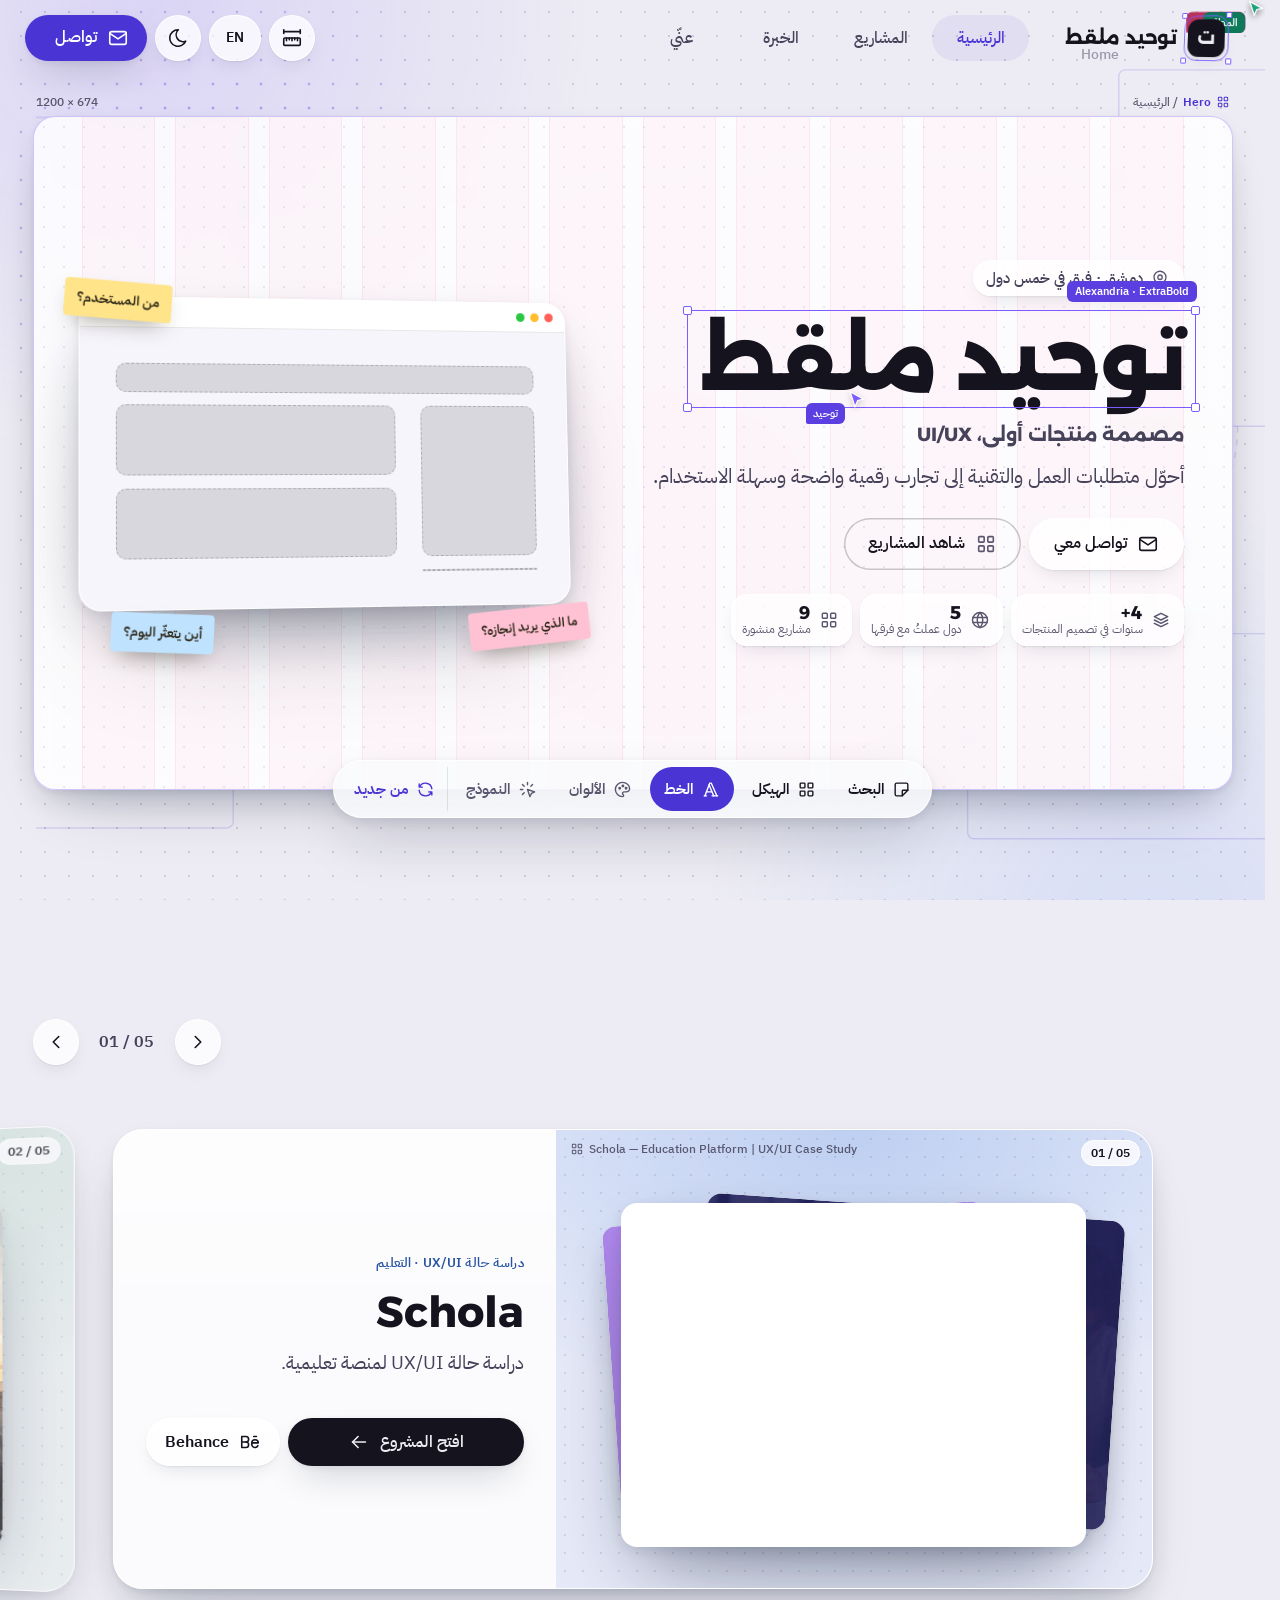
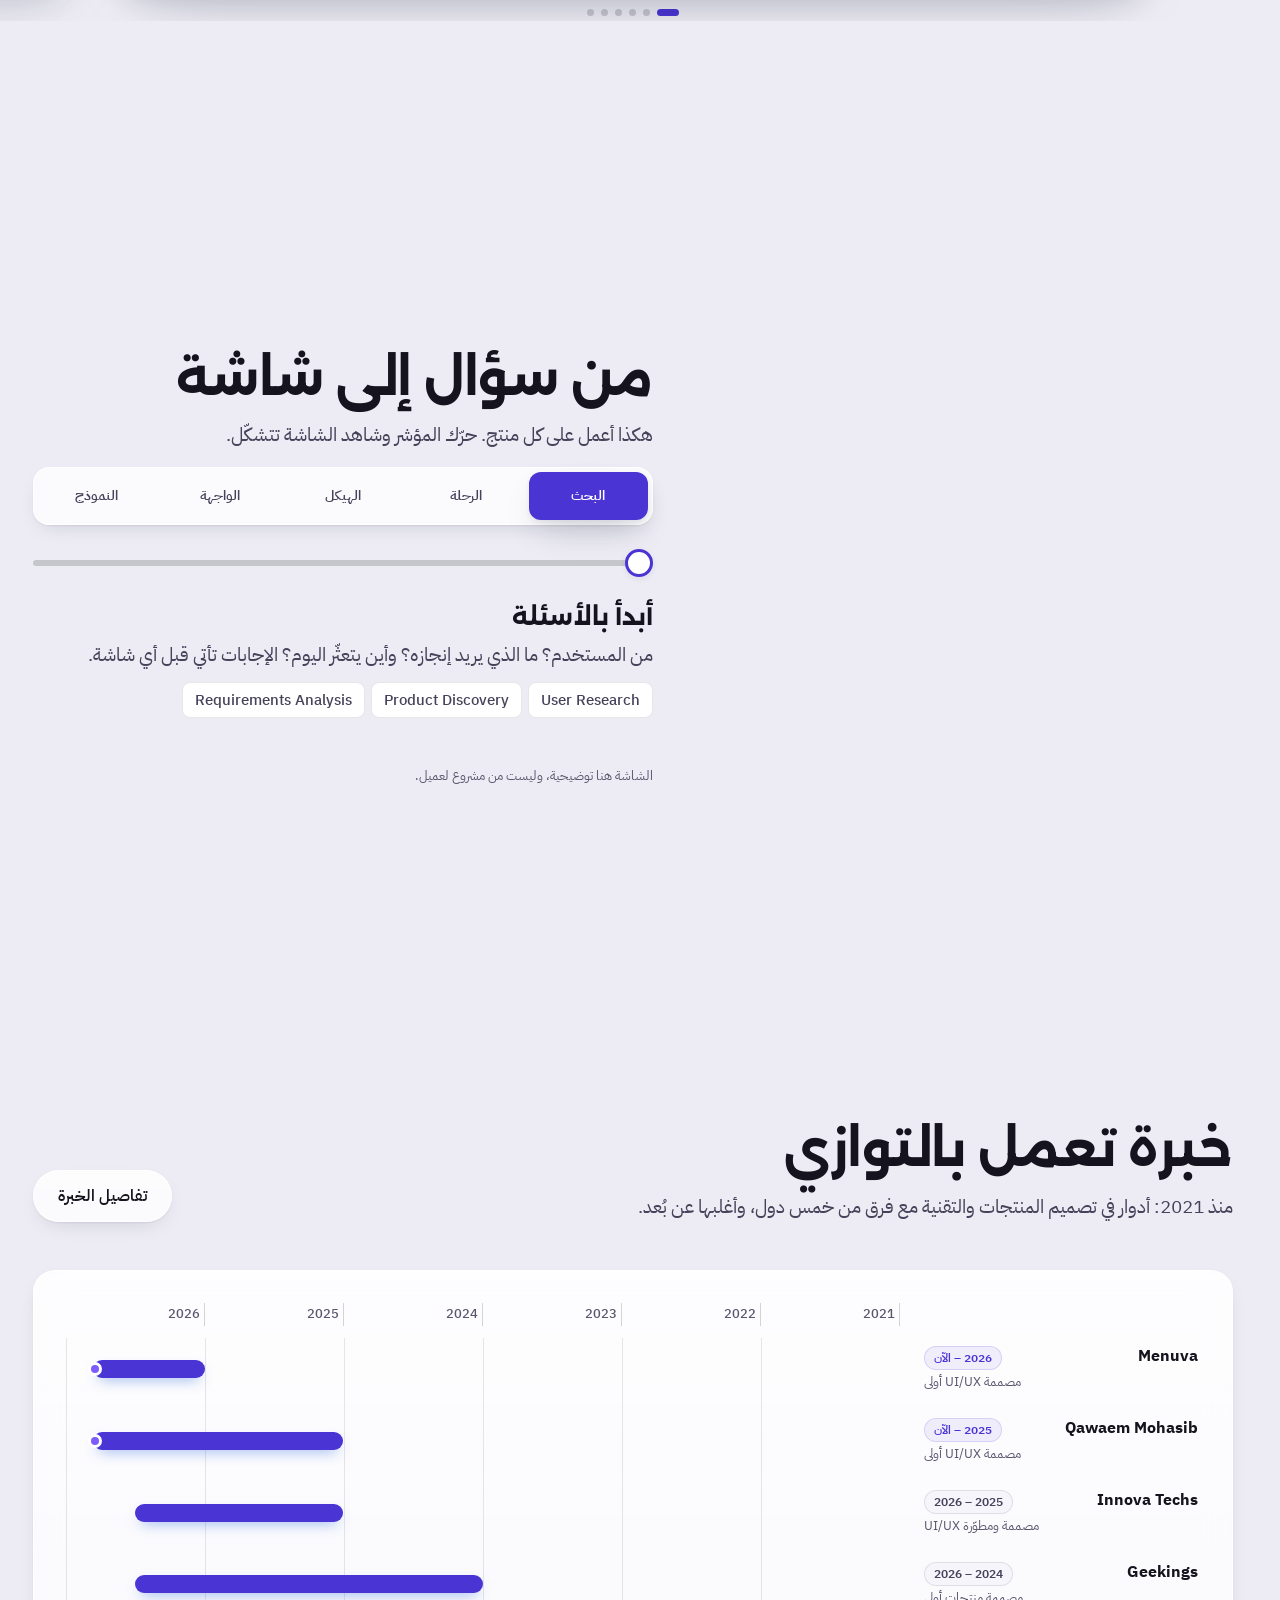
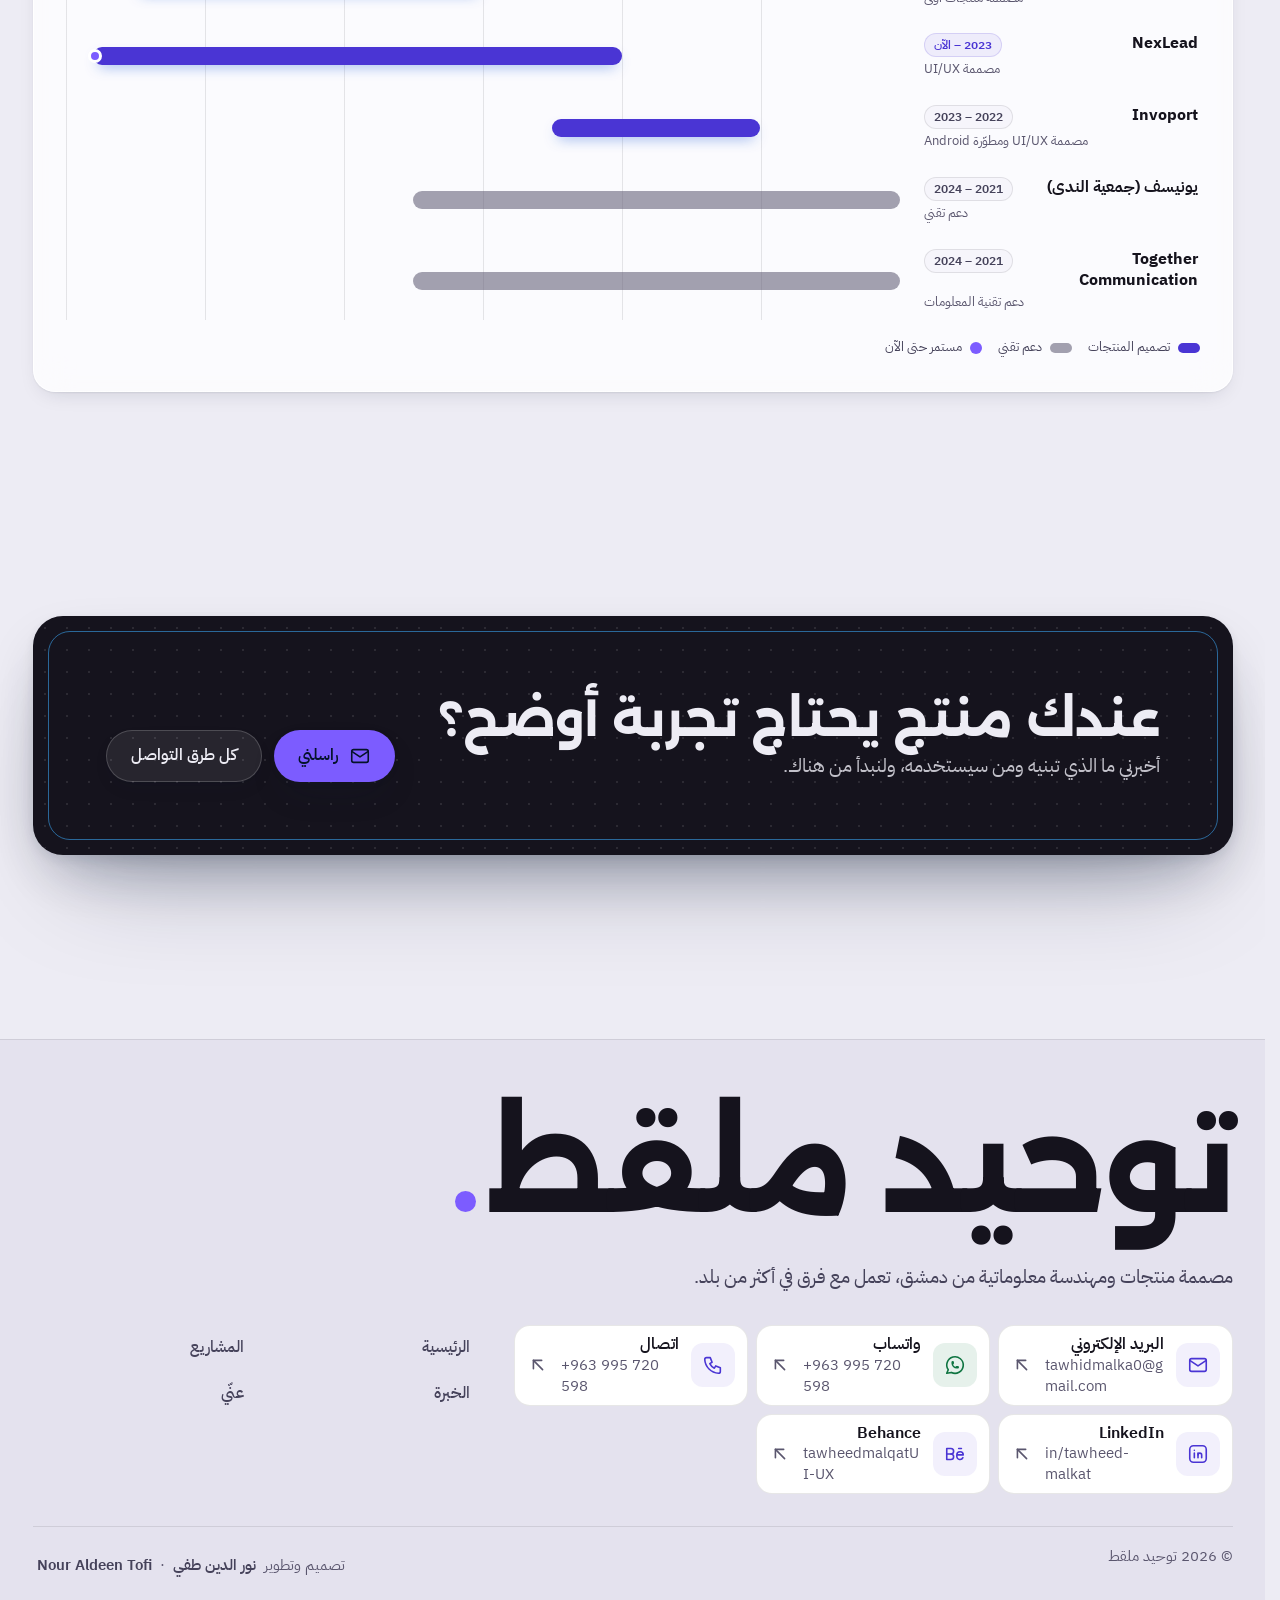
==== commit 64acc1d4: "Hero screen shows every image whole, with the notes and cursor kept off it Co-Authored-By: Claude Op" ====
--- a/index.html
+++ b/index.html
@@ -190,7 +190,7 @@
 <ul class="hx-stats hx-el"><li><svg class="ic " aria-hidden="true"><use href="#i-stack-2"/></svg><span><b><span class="num count" data-to="4">4</span>+</b><small><span data-l="ar">سنوات في تصميم المنتجات</span><span data-l="en" lang="en">years designing products</span></small></span></li><li><svg class="ic " aria-hidden="true"><use href="#i-world"/></svg><span><b><span class="num count" data-to="5">5</span></b><small><span data-l="ar">دول عملتُ مع فرقها</span><span data-l="en" lang="en">countries of teams</span></small></span></li><li><svg class="ic " aria-hidden="true"><use href="#i-layout-grid"/></svg><span><b><span class="num count" data-to="9">9</span></b><small><span data-l="ar">مشاريع منشورة</span><span data-l="en" lang="en">published projects</span></small></span></li></ul>
 </div>
 <div class="hx-vis hx-el"><span class="hx-vis-bar" aria-hidden="true"><i></i><i></i><i></i></span><span class="hx-vis-in">
-<span class="hx-wire" aria-hidden="true"><i></i><i></i><i></i><i></i><i></i></span><img class="hx-shot on" src="assets/img/projects/schola/24.webp" width="1200" height="675" loading="eager" decoding="async" alt="من مشروع Schola" data-ar-alt="من مشروع Schola" data-en-alt="From the Schola project"><img class="hx-shot" src="assets/img/projects/avigate/25.webp" width="1200" height="675" loading="lazy" decoding="async" alt="من مشروع AviGate" data-ar-alt="من مشروع AviGate" data-en-alt="From the AviGate project"><img class="hx-shot" src="assets/img/projects/geekings-brand/39.webp" width="1200" height="675" loading="lazy" decoding="async" alt="من مشروع هوية Geekings" data-ar-alt="من مشروع هوية Geekings" data-en-alt="From the Geekings Brand Guidelines project"><img class="hx-shot" src="assets/img/projects/luxury-real-estate/05.webp" width="1200" height="805" loading="lazy" decoding="async" alt="من مشروع منصة العقارات الفاخرة" data-ar-alt="من مشروع منصة العقارات الفاخرة" data-en-alt="From the Luxury Real Estate project"></span>
+<span class="hx-wire" aria-hidden="true"><i></i><i></i><i></i><i></i><i></i></span><img class="hx-shot on" src="assets/img/projects/schola/24.webp" width="1200" height="675" loading="eager" decoding="async" alt="من مشروع Schola" data-ar-alt="من مشروع Schola" data-en-alt="From the Schola project"><img class="hx-shot" src="assets/img/projects/avigate/25.webp" width="1200" height="675" loading="lazy" decoding="async" alt="من مشروع AviGate" data-ar-alt="من مشروع AviGate" data-en-alt="From the AviGate project"><img class="hx-shot" src="assets/img/projects/geekings-brand/39.webp" width="1200" height="675" loading="lazy" decoding="async" alt="من مشروع هوية Geekings" data-ar-alt="من مشروع هوية Geekings" data-en-alt="From the Geekings Brand Guidelines project"><img class="hx-shot" src="assets/img/projects/luxury-real-estate/00.webp" width="1200" height="675" loading="lazy" decoding="async" alt="من مشروع منصة العقارات الفاخرة" data-ar-alt="من مشروع منصة العقارات الفاخرة" data-en-alt="From the Luxury Real Estate project"></span>
 <span class="hx-notes" aria-hidden="true"><span class="hx-note hx-note-1" style="--c:var(--sticky-1)"><span data-l="ar">من المستخدم؟</span><span data-l="en" lang="en">Who is the user?</span></span><span class="hx-note hx-note-2" style="--c:var(--sticky-2)"><span data-l="ar">ما الذي يريد إنجازه؟</span><span data-l="en" lang="en">What do they need done?</span></span><span class="hx-note hx-note-3" style="--c:var(--sticky-3)"><span data-l="ar">أين يتعثّر اليوم؟</span><span data-l="en" lang="en">Where do they get stuck?</span></span></span>
 <span class="hx-swatch" aria-hidden="true"><i style="--c:var(--brand)"></i><i style="--c:var(--brand-2)"></i><i style="--c:var(--sticky-1)"></i><i style="--c:var(--ink)"></i><b class="ltr">Brand · #4A35D4</b></span></div>
 <svg class="hx-noodle" aria-hidden="true"><path/><circle r="5"/><circle r="5"/></svg>
--- a/assets/css/site.css
+++ b/assets/css/site.css
@@ -1365,7 +1365,7 @@
 .hx-stats{display:flex;flex-wrap:wrap;gap:var(--s-2);margin-top:var(--s-3)}
 .hx-stats li{display:flex;align-items:center;gap:8px;padding:8px 12px 8px 10px;border-radius:var(--r-md);background:var(--glass-soft);border:1px solid var(--glass-edge);box-shadow:var(--shadow-1)}
 .hx-stats .ic{width:20px;height:20px;color:var(--brand);transition:color .6s}
-.hx-stats span{display:grid;line-height:1.15}
+.hx-stats li>span{display:grid;line-height:1.15}
 .hx-stats b{font:700 1.15rem/1.1 var(--f-head)}
 .hx-stats small{font-size:12px;color:var(--ink-3)}
 @media (max-width:420px){.hx-stats{display:grid;grid-template-columns:repeat(3,1fr);width:100%}.hx-stats li{flex-direction:column;align-items:flex-start;gap:4px;padding:10px}.hx-stats small{font-size:11px}}
@@ -1381,9 +1381,10 @@
 .hx-vis-bar{display:flex;gap:6px;padding:10px 12px;border-bottom:1px solid var(--line)}
 .hx-vis-bar i{width:9px;height:9px;border-radius:50%;background:var(--line-2)}
 .hx-vis-bar i:nth-child(1){background:#FF6159}.hx-vis-bar i:nth-child(2){background:#FFBD2E}.hx-vis-bar i:nth-child(3){background:#28C941}
-.hx-vis-in{position:relative;display:block;aspect-ratio:16/10;overflow:hidden;border-radius:0 0 var(--r-lg) var(--r-lg);background:var(--surface-2)}
-.hx-shot{position:absolute;inset:0;width:100%;height:100%;object-fit:cover;object-position:top;opacity:0;transform:scale(1.04);transition:opacity .9s var(--ease),transform 6s linear}
-.hx-frame.s4 .hx-shot.on{opacity:1;transform:scale(1)}
+.hx-vis-in{position:relative;display:block;aspect-ratio:16/9;overflow:hidden;border-radius:0 0 var(--r-lg) var(--r-lg);background:var(--surface-2)}
+/* every screen is shown whole: the frame has the screens' own 16:9 shape, and nothing zooms past its edges */
+.hx-shot{position:absolute;inset:0;width:100%;height:100%;object-fit:contain;opacity:0;transition:opacity .9s var(--ease)}
+.hx-frame.s4 .hx-shot.on{opacity:1}
 .hx-wire{position:absolute;inset:0;display:grid;grid-template-columns:28% 1fr;grid-template-rows:14% 1fr 1fr;gap:6%;padding:7%;opacity:0;transition:opacity .5s}
 .hx-wire i{border-radius:10px;background:var(--wire);border:1px dashed var(--wire-2)}
 .hx-wire i:nth-child(1){grid-column:1/-1}.hx-wire i:nth-child(2){grid-row:2/4}
@@ -1396,10 +1397,11 @@
   opacity:0;scale:.6;transition:opacity .4s var(--ease),scale .5s var(--spring)}
 .hx-note.is-drag{cursor:grabbing;transition:none;box-shadow:0 18px 30px -12px rgba(40,30,10,.55)}
 .hx-frame.s1 .hx-note{opacity:1;scale:1}
-.hx-note-1{top:-8%;inset-inline-end:-3%;--r:4deg}
-.hx-note-2{bottom:-10%;inset-inline-start:-4%;--r:-5deg;transition-delay:.15s}
-.hx-note-3{top:42%;inset-inline-end:-6%;--r:3deg;transition-delay:.3s}
-@media (max-width:899px){.hx-note{max-width:120px;font-size:12px;padding:8px 10px}.hx-note-1{top:-12%;inset-inline-end:2%}.hx-note-2{bottom:-12%;inset-inline-start:2%}.hx-note-3{display:none}}
+/* they stick to the frame's edges, never onto the screen itself: above the browser bar or below the screen */
+.hx-note-1{bottom:calc(100% - 22px);inset-inline-end:-3%;--r:4deg}
+.hx-note-2{top:calc(100% + 4px);inset-inline-start:-4%;--r:-5deg;transition-delay:.15s}
+.hx-note-3{top:calc(100% + 4px);inset-inline-end:6%;--r:3deg;transition-delay:.3s}
+@media (max-width:899px){.hx-note{max-width:44%;font-size:12px;padding:8px 10px}.hx-note-1{inset-inline-end:2%}.hx-note-2{top:auto;bottom:calc(100% - 22px);inset-inline-start:3%}.hx-note-3{display:none}}
 
 /* colour stage: the swatch */
 .hx-swatch{position:absolute;z-index:4;bottom:12%;inset-inline-start:-6%;display:flex;align-items:center;gap:5px;padding:7px 10px;border-radius:var(--r-pill);background:var(--glass-strong);border:1px solid var(--glass-edge);box-shadow:var(--shadow-2);
@@ -1443,7 +1445,7 @@
 @media (hover:hover){.hx-tools button:hover{background:var(--brand-soft);color:var(--ink)}.hx-tools button.is-on:hover{background:var(--brand);color:var(--brand-ink)}}
 @media (max-width:559px){
   .hx-tools{width:calc(100% - 8px);justify-content:space-between;gap:0;padding:5px}
-  .hx-tools button{flex-direction:column;gap:3px;min-height:52px;min-width:48px;padding:6px 6px;font-size:10.5px}
+  .hx-tools button{flex:0 0 auto;flex-direction:column;gap:3px;min-height:52px;min-width:48px;padding:6px 6px;font-size:10.5px}
   .hx-tools button .ic{width:18px;height:18px}
   .hx-tools .hx-replay{border-radius:var(--r-lg);border-inline-start:0}
 }
